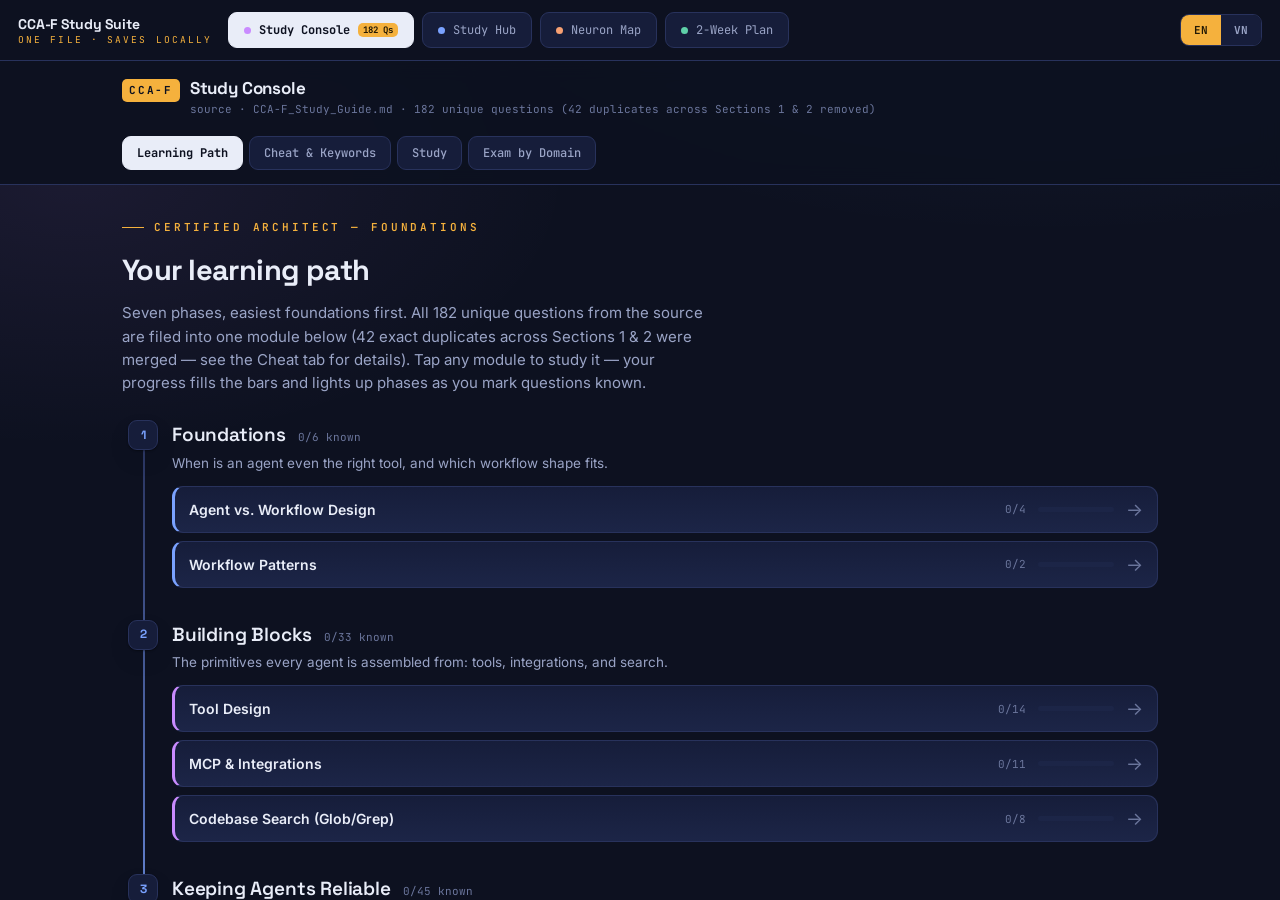
==== cca-f-study-suite-vn.html @ 3397cb3e "Initial commit: CCA-F Study Suite Single-file HTML study tool for the Claude Certified Architect — F" ====
<!DOCTYPE html>
<html lang="en">
<head>
<meta charset="UTF-8">
<meta name="viewport" content="width=device-width, initial-scale=1.0">
<title>CCA-F Study Suite</title>
<link rel="preconnect" href="https://fonts.googleapis.com">
<link rel="preconnect" href="https://fonts.gstatic.com" crossorigin>
<link href="https://fonts.googleapis.com/css2?family=Space+Grotesk:wght@500;600;700&family=Inter:wght@400;450;500;600&family=JetBrains+Mono:wght@400;500;600;700&display=swap" rel="stylesheet">
<link href="https://fonts.googleapis.com/css2?family=Space+Grotesk:wght@500;600;700&family=Inter:wght@400;500;600&family=JetBrains+Mono:wght@400;500;700&display=swap" rel="stylesheet">
<link href="https://fonts.googleapis.com/css2?family=Space+Grotesk:wght@400;500;600;700&family=Inter:wght@400;500;600&family=JetBrains+Mono:wght@400;500;700&display=swap" rel="stylesheet">
<style>
  html,body{margin:0;padding:0}
  body{background:#0d1120;font-family:'JetBrains Mono',monospace;
    -webkit-overflow-scrolling:touch}
  #shell-nav{position:sticky;top:0;z-index:50;display:flex;gap:8px;padding:12px 18px;
    background:#0d1120;border-bottom:1px solid #28325c;align-items:center;flex-wrap:wrap}
  #shell-nav .brand{font-family:'Space Grotesk','JetBrains Mono',sans-serif;font-weight:700;
    color:#e9edf8;font-size:14px;margin-right:8px;letter-spacing:-.01em}
  #shell-nav .brand small{color:#f5b13d;font-family:'JetBrains Mono',monospace;font-size:9.5px;
    letter-spacing:.22em;display:block;font-weight:400}
  .shell-tab{cursor:pointer;font-family:'JetBrains Mono',monospace;font-size:12px;color:#9aa4c6;
    background:#161d3a;border:1px solid #28325c;padding:9px 15px;border-radius:9px;
    display:flex;align-items:center;gap:8px;transition:.15s;user-select:none}
  .shell-tab:hover{color:#e9edf8;border-color:#6b769c}
  .shell-tab .dot{width:7px;height:7px;border-radius:50%}
  .shell-tab.on{color:#0d1120;background:#e9edf8;border-color:#e9edf8;font-weight:700}
  .shell-tab .badge{font-size:9px;background:#f5b13d;color:#241a05;padding:1px 5px;border-radius:5px;font-weight:700}
  .shell-pane{display:none}
  .shell-pane.on{display:block}
  #tool-console,#tool-hub,#tool-map,#tool-plan{height:auto!important;min-height:0!important;
    overflow:visible!important;max-height:none!important}

  #lang-toggle{margin-left:auto;display:flex;border:1px solid #28325c;border-radius:9px;overflow:hidden}
  #lang-toggle button{cursor:pointer;font-family:'JetBrains Mono',monospace;font-size:11px;font-weight:700;padding:8px 13px;background:#161d3a;color:#9aa4c6;border:none}
  #lang-toggle button.on{background:#f5b13d;color:#241a05}
#tool-console{
  
  --paper:#0d1120;        
  --ink:#e9edf8;           
  --ink2:#9aa4c6;          
  --ink3:#6b769c;          
  --line:#28325c;          
  --panel:#161d3a;         
  --panel2:#1c2547;        
  --indigo:#7aa2ff;        
  --indigo-soft:#182456;   
  --teal:#4fd6be;          
  --teal-soft:#12332c;
  --amber:#f5b13d;         
  --amber-soft:#3a2c12;
  --rose:#e56b9e;          
  --rose-soft:#3a1f30;
  --shadow:0 1px 2px rgba(0,0,0,.4),0 10px 28px -12px rgba(0,0,0,.6);
  --mono:'JetBrains Mono',ui-monospace,SFMono-Regular,Menlo,monospace;
  --disp:'Space Grotesk',system-ui,sans-serif;
  --body:'Inter',system-ui,-apple-system,sans-serif;
  
  --d1:#7aa2ff; --d2:#c98bff; --d3:#5fd0a8; --d4:#f7a072; --d5:#e56b9e;
}
#tool-console *{box-sizing:border-box}
#tool-console, #tool-console{margin:0}
#tool-console{
  background:
    radial-gradient(1200px 600px at 82% -10%, rgba(122,162,255,.10), transparent 60%),
    radial-gradient(900px 500px at 6% 6%, rgba(201,139,255,.08), transparent 55%),
    var(--paper);
  color:var(--ink);font-family:var(--body);font-size:15px;line-height:1.55;-webkit-font-smoothing:antialiased
}
#tool-console button{font-family:inherit;cursor:pointer;border:none;background:none;color:inherit}
#tool-console ::selection{background:var(--amber);color:#241a05}
#tool-console .top{position:static;background:rgba(13,17,32,.95);backdrop-filter:blur(10px);border-bottom:1px solid var(--line)}
#tool-console .top-in{max-width:1080px;margin:0 auto;padding:14px 22px;display:flex;align-items:center;gap:18px;flex-wrap:wrap}
#tool-console .brand{display:flex;align-items:baseline;gap:10px;margin-right:auto}
#tool-console .brand .mk{font-family:var(--mono);font-size:11px;letter-spacing:.16em;color:var(--paper);background:var(--amber);padding:3px 7px;border-radius:5px;font-weight:700}
#tool-console .brand h1{font-family:var(--disp);font-size:17px;font-weight:700;margin:0;letter-spacing:-.01em;color:var(--ink)}
#tool-console .brand .src{font-family:var(--mono);font-size:11px;color:var(--ink3)}
#tool-console .tabs{display:flex;gap:6px;flex-wrap:wrap}
#tool-console .tab{font-family:var(--mono);font-size:12px;font-weight:500;color:var(--ink2);background:var(--panel);border:1px solid var(--line);padding:8px 14px;border-radius:9px;transition:.15s;white-space:nowrap}
#tool-console .tab:hover{color:var(--ink);border-color:var(--ink3)}
#tool-console .tab.on{background:var(--ink);color:var(--paper);border-color:var(--ink);font-weight:700}
#tool-console .wrap{max-width:1080px;margin:0 auto;padding:34px 22px 90px}
#tool-console .view{display:none;animation:fade .3s ease}
#tool-console .view.on{display:block}

@keyframes fade{from{opacity:0;transform:translateY(6px)}to{opacity:1;transform:none}}
#tool-console .eyebrow{font-family:var(--mono);font-size:11px;letter-spacing:.26em;text-transform:uppercase;color:var(--amber);font-weight:600;display:flex;align-items:center;gap:10px}
#tool-console .eyebrow::before{content:"";width:22px;height:1px;background:var(--amber);flex:none}
#tool-console h2.vt{font-family:var(--disp);font-size:29px;font-weight:700;letter-spacing:-.02em;margin:12px 0 8px;color:var(--ink)}
#tool-console .lede{color:var(--ink2);max-width:66ch;margin:0 0 26px}
#tool-console .spine{position:relative;margin-left:6px;padding-left:44px}
#tool-console .spine::before{content:"";position:absolute;left:15px;top:12px;bottom:12px;width:2px;background:linear-gradient(var(--line),var(--indigo),var(--line))}
#tool-console .phase{position:relative;margin-bottom:32px}
#tool-console .node{position:absolute;left:-44px;top:0;width:30px;height:30px;border-radius:9px;background:var(--panel);border:1px solid var(--line);display:grid;place-items:center;font-family:var(--disp);font-size:12px;font-weight:700;color:var(--indigo);z-index:2;box-shadow:var(--shadow)}
#tool-console .phase.done .node{background:var(--teal);color:var(--paper);border-color:var(--teal)}
#tool-console .ph-head{display:flex;align-items:baseline;gap:12px;flex-wrap:wrap}
#tool-console .ph-head h3{font-family:var(--disp);font-size:19px;font-weight:600;margin:0;letter-spacing:-.01em;color:var(--ink)}
#tool-console .ph-prog{font-family:var(--mono);font-size:11px;color:var(--ink3)}
#tool-console .ph-desc{color:var(--ink2);font-size:13.5px;margin:3px 0 12px;max-width:64ch}
#tool-console .mods{display:grid;gap:8px}
#tool-console .mod{display:flex;align-items:center;gap:12px;background:linear-gradient(180deg,var(--panel),var(--panel2));border:1px solid var(--line);border-left:3px solid var(--indigo);border-radius:11px;padding:12px 14px;text-align:left;width:100%;transition:.15s}
#tool-console .phase:nth-of-type(5n+1) .mod{border-left-color:var(--d1)}
#tool-console .phase:nth-of-type(5n+2) .mod{border-left-color:var(--d2)}
#tool-console .phase:nth-of-type(5n+3) .mod{border-left-color:var(--d3)}
#tool-console .phase:nth-of-type(5n+4) .mod{border-left-color:var(--d4)}
#tool-console .phase:nth-of-type(5n+5) .mod{border-left-color:var(--d5)}
#tool-console .mod:hover{border-color:var(--ink3);box-shadow:var(--shadow);transform:translateX(2px)}
#tool-console .mod .nm{font-weight:600;font-size:14px;flex:1;color:var(--ink)}
#tool-console .mod .ct{font-family:var(--mono);font-size:11px;color:var(--ink3)}
#tool-console .bar{height:5px;border-radius:3px;background:var(--panel2);overflow:hidden;width:76px;flex:none}
#tool-console .bar>i{display:block;height:100%;background:var(--teal);width:0;transition:width .4s}
#tool-console .mod .go{font-size:18px;color:var(--ink3);transition:.15s}
#tool-console .mod:hover .go{color:var(--amber);transform:translateX(2px)}
#tool-console .core{display:grid;grid-template-columns:repeat(auto-fill,minmax(280px,1fr));gap:12px;margin-bottom:34px}
#tool-console .core .c{background:linear-gradient(180deg,var(--panel),var(--panel2));border:1px solid var(--line);border-left:3px solid var(--indigo);border-radius:13px;padding:16px 17px}
#tool-console .core .c:nth-of-type(6n+1){border-left-color:var(--d1)}
#tool-console .core .c:nth-of-type(6n+2){border-left-color:var(--d2)}
#tool-console .core .c:nth-of-type(6n+3){border-left-color:var(--d3)}
#tool-console .core .c:nth-of-type(6n+4){border-left-color:var(--d4)}
#tool-console .core .c:nth-of-type(6n+5){border-left-color:var(--d5)}
#tool-console .core .c:nth-of-type(6n+6){border-left-color:var(--amber)}
#tool-console .core .c b{font-family:var(--disp);font-size:15px;display:block;margin-bottom:5px;color:var(--ink)}
#tool-console .core .c p{margin:0;font-size:13px;color:var(--ink2);line-height:1.5}
#tool-console .rgroup{margin-bottom:30px;background:linear-gradient(180deg,var(--panel),var(--panel2));border:1px solid var(--line);border-radius:14px;padding:18px 20px}
#tool-console .rgroup:nth-of-type(6n+1){border-left:3px solid var(--d1)}
#tool-console .rgroup:nth-of-type(6n+2){border-left:3px solid var(--d2)}
#tool-console .rgroup:nth-of-type(6n+3){border-left:3px solid var(--d3)}
#tool-console .rgroup:nth-of-type(6n+4){border-left:3px solid var(--d4)}
#tool-console .rgroup:nth-of-type(6n+5){border-left:3px solid var(--d5)}
#tool-console .rgroup:nth-of-type(6n+6){border-left:3px solid var(--amber)}
#tool-console .rgroup>h4{font-family:var(--mono);font-size:11px;letter-spacing:.14em;text-transform:uppercase;color:var(--ink3);border-bottom:none;padding-bottom:0;margin:0 0 12px;font-weight:600;display:flex;align-items:center;gap:8px}
#tool-console .rgroup>h4::before{content:"";width:6px;height:6px;border-radius:2px;background:var(--amber)}
#tool-console .rule{display:grid;grid-template-columns:1fr auto 1.05fr;gap:12px;align-items:center;border:none;border-radius:0;overflow:visible;margin-bottom:0;background:transparent;padding:11px 0;border-bottom:1px dashed var(--line)}
#tool-console .rule:last-child{border-bottom:none}
#tool-console .rule>div{padding:0}
#tool-console .rif{background:transparent}
#tool-console .rif .k{font-family:var(--mono);font-size:9.5px;letter-spacing:.12em;color:var(--ink3);display:block;margin-bottom:3px}
#tool-console .rif .t{font-size:13px;color:var(--ink2);line-height:1.45}
#tool-console .rarrow{display:grid;place-items:center;background:transparent;color:var(--amber);font-family:var(--mono);font-weight:700;font-size:15px;padding:0 !important}
#tool-console .rthen{background:transparent}
#tool-console .rthen .k{font-family:var(--mono);font-size:9.5px;letter-spacing:.12em;color:var(--teal);display:block;margin-bottom:3px;font-weight:600}
#tool-console .rthen .t{font-size:13px;color:var(--ink);line-height:1.45;font-weight:600}
#tool-console .rtrap{margin-top:7px;font-size:12px;color:var(--rose);display:flex;gap:6px;align-items:baseline}
#tool-console .rtrap b{font-family:var(--mono);font-size:10px;letter-spacing:.1em;flex:none}
#tool-console .study-grid{display:grid;grid-template-columns:230px 1fr;gap:24px;align-items:start}
#tool-console .rail{position:static;max-height:none;display:flex;flex-direction:column}
#tool-console .rail h5{font-family:var(--mono);font-size:11px;letter-spacing:.12em;text-transform:uppercase;color:var(--ink3);margin:0 0 8px;flex-shrink:0}
#tool-console .rail-group{font-family:var(--mono);font-size:9.5px;letter-spacing:.14em;text-transform:uppercase;color:var(--gold,#f5b13d);margin:14px 0 6px;padding-left:2px;opacity:.85}
#tool-console .rail-group:first-of-type{margin-top:0}
#tool-console .rail-scroll{overflow-y:auto;min-height:0;flex:1}
#tool-console .rail button{display:flex;justify-content:space-between;gap:8px;width:100%;text-align:left;padding:8px 11px;border-radius:8px;font-size:13px;color:var(--ink2);transition:.12s;margin-bottom:2px;border:1px solid transparent}
#tool-console .rail button:hover{background:var(--panel);border-color:var(--line)}
#tool-console .rail button.on{background:var(--ink);color:var(--paper);font-weight:700;border-color:var(--ink)}
#tool-console .rail button .n{font-family:var(--mono);font-size:11px;opacity:.7}
#tool-console .qhead{display:flex;align-items:center;gap:10px;flex-wrap:wrap;margin-bottom:16px}
#tool-console .qhead .modname{font-family:var(--disp);font-size:20px;font-weight:700;margin-right:auto;color:var(--ink)}
#tool-console .pill{font-family:var(--mono);font-size:11px;padding:4px 9px;border-radius:20px;background:var(--panel);border:1px solid var(--line);color:var(--ink2);font-weight:500}
#tool-console .card{background:linear-gradient(180deg,var(--panel),var(--panel2));border:1px solid var(--line);border-left:3px solid var(--indigo);border-radius:14px;padding:20px 22px;margin-bottom:14px;box-shadow:var(--shadow)}
#tool-console .card .qn{font-family:var(--mono);font-size:11px;color:var(--amber);font-weight:600;letter-spacing:.08em}
#tool-console .card .qtext{font-size:15px;margin:6px 0 14px;line-height:1.55;color:var(--ink)}
#tool-console .opt{display:flex;gap:11px;padding:11px 13px;border:1px solid var(--line);background:var(--panel);border-radius:10px;margin-bottom:7px;font-size:13.5px;line-height:1.45;transition:.12s;text-align:left;width:100%;align-items:flex-start;color:var(--ink2)}
#tool-console .opt:hover{border-color:var(--ink3)}
#tool-console .opt .lt{font-family:var(--mono);font-weight:700;font-size:12px;width:20px;height:20px;border-radius:6px;background:var(--panel2);color:var(--ink2);display:grid;place-items:center;flex:none;margin-top:1px}
#tool-console .opt.correct{border-color:var(--teal);background:var(--teal-soft);color:var(--ink)}
#tool-console .opt.correct .lt{background:var(--teal);color:var(--paper)}
#tool-console .opt.wrong{border-color:var(--rose);background:var(--rose-soft);color:var(--ink)}
#tool-console .opt.wrong .lt{background:var(--rose);color:var(--paper)}
#tool-console .why{background:var(--panel2);border-left:3px solid var(--amber);border-radius:0 9px 9px 0;padding:12px 15px;font-size:13px;color:var(--ink2);margin-top:12px;line-height:1.55}
#tool-console .why b{color:var(--amber);font-family:var(--mono);font-size:10px;letter-spacing:.12em;text-transform:uppercase}
#tool-console .qactions{display:flex;gap:8px;margin-top:14px;flex-wrap:wrap}
#tool-console .mini{font-size:12px;font-weight:600;padding:7px 13px;border-radius:8px;border:1px solid var(--line);color:var(--ink2);transition:.12s;background:var(--panel)}
#tool-console .mini:hover{border-color:var(--ink3);color:var(--ink)}
#tool-console .mini.act.known{background:var(--teal);color:var(--paper);border-color:var(--teal)}
#tool-console .mini.act.review{background:var(--amber);color:var(--paper);border-color:var(--amber)}
#tool-console .mini.reveal{background:var(--ink);color:var(--paper);border-color:var(--ink)}
#tool-console .quiz-wrap{max-width:640px;margin:0 auto}
#tool-console .qbar{height:6px;border-radius:4px;background:var(--panel2);overflow:hidden;margin-bottom:6px}
#tool-console .qbar>i{display:block;height:100%;background:linear-gradient(90deg,var(--indigo),var(--teal));width:0;transition:width .3s}
#tool-console .qmeta{display:flex;justify-content:space-between;font-family:var(--mono);font-size:11px;color:var(--ink3);margin-bottom:18px}
#tool-console .quiz-opt{cursor:pointer}
#tool-console .score{text-align:center;padding:40px 20px}
#tool-console .score .big{font-family:var(--disp);font-size:56px;font-weight:700;letter-spacing:-.03em;line-height:1}
#tool-console .score .lab{color:var(--ink2);margin:8px 0 22px}
#tool-console .setup{background:linear-gradient(180deg,var(--panel),var(--panel2));border:1px solid var(--line);border-radius:14px;padding:22px;box-shadow:var(--shadow);max-width:520px;margin:10px auto}
#tool-console .setup h3{font-family:var(--disp);margin:0 0 4px;font-size:20px;color:var(--ink)}
#tool-console .chips{display:flex;flex-wrap:wrap;gap:7px;margin:14px 0}
#tool-console .chip{font-family:var(--mono);font-size:11.5px;padding:7px 12px;border-radius:20px;border:1px solid var(--line);background:var(--panel);color:var(--ink2);transition:.12s}
#tool-console .chip:hover{color:var(--ink)}
#tool-console .chip.on{background:var(--ink);color:var(--paper);border-color:var(--ink);font-weight:700}
#tool-console .btn{background:var(--amber);color:var(--paper);font-weight:700;font-size:14px;padding:11px 20px;border-radius:10px;transition:.15s;box-shadow:var(--shadow)}
#tool-console .btn:hover{filter:brightness(1.08)}
#tool-console .btn.ghost{background:transparent;color:var(--ink);border:1px solid var(--line);box-shadow:none}
#tool-console .btn.ghost:hover{border-color:var(--ink3)}
#tool-console .row{display:flex;gap:10px;flex-wrap:wrap;align-items:center}
#tool-console .foot{text-align:center;font-family:var(--mono);font-size:11px;color:var(--ink3);margin-top:40px}
@media(max-width:720px){#tool-console .study-grid{grid-template-columns:1fr}
#tool-console .rail{position:static;display:flex;gap:6px;overflow-x:auto;padding-bottom:8px}
#tool-console .rail h5{display:none}
#tool-console .rail button{white-space:nowrap;margin-bottom:0}
#tool-console .rule{grid-template-columns:1fr;gap:4px}
#tool-console .rarrow{display:none}
#tool-console .rif .t::after{content:""}
#tool-console h2.vt{font-size:24px}}
#tool-plan{
    --ink:#0d1120; --ink-2:#111730; --surface:#161d3a; --surface-2:#1c2547; --line:#28325c;
    --text:#e9edf8; --muted:#9aa4c6; --dim:#6b769c; --signal:#f5b13d; --done:#4fd6be;
    --d1:#7aa2ff; --d2:#f7a072; --d3:#5fd0a8; --d4:#c98bff; --d5:#e56b9e;
  }
#tool-plan *{box-sizing:border-box;margin:0;padding:0}
#tool-plan{
    background:radial-gradient(1100px 560px at 78% -8%, rgba(122,162,255,.10), transparent 60%),var(--ink);
    color:var(--text);font-family:'Inter',system-ui,sans-serif;line-height:1.5;
    -webkit-font-smoothing:antialiased;padding:34px 16px 60px
  }
#tool-plan .wrap{max-width:940px;margin:0 auto}
#tool-plan .eyebrow{font-family:'JetBrains Mono',monospace;font-size:11px;letter-spacing:.26em;
    text-transform:uppercase;color:var(--signal)}
#tool-plan h1{font-family:'Space Grotesk',sans-serif;font-weight:700;font-size:clamp(1.7rem,5vw,2.6rem);
    letter-spacing:-.02em;margin:8px 0 8px}
#tool-plan .sub{color:var(--muted);max-width:64ch;font-size:.97rem}
#tool-plan .prog{margin:22px 0 30px;background:var(--surface);border:1px solid var(--line);
    border-radius:14px;padding:16px 18px;display:flex;align-items:center;gap:16px;flex-wrap:wrap}
#tool-plan .prog .bar{flex:1;min-width:180px;height:9px;background:var(--ink-2);border-radius:6px;overflow:hidden}
#tool-plan .prog .bar i{display:block;height:100%;width:0;border-radius:6px;
    background:linear-gradient(90deg,var(--d1),var(--done));transition:width .4s ease}
#tool-plan .prog .pct{font-family:'JetBrains Mono',monospace;font-size:13px;color:var(--done);font-weight:700}
#tool-plan .prog .lbl{font-family:'JetBrains Mono',monospace;font-size:12px;color:var(--muted)}
#tool-plan .reset{margin-left:auto;font-family:'JetBrains Mono',monospace;font-size:11px;cursor:pointer;
    background:transparent;border:1px solid var(--line);color:var(--dim);padding:6px 11px;border-radius:8px}
#tool-plan .reset:hover{color:var(--text);border-color:var(--muted)}
#tool-plan .weekhead{display:flex;align-items:baseline;gap:14px;margin:34px 0 4px}
#tool-plan .weekhead h2{font-family:'Space Grotesk',sans-serif;font-size:1.4rem;font-weight:600}
#tool-plan .weekhead .tag{font-family:'JetBrains Mono',monospace;font-size:11px;color:var(--signal);
    border:1px solid var(--signal);padding:3px 9px;border-radius:20px}
#tool-plan .weekhead .goal{color:var(--muted);font-size:.9rem;margin-left:auto}
#tool-plan .day{background:linear-gradient(180deg,var(--surface),var(--ink-2));border:1px solid var(--line);
    border-radius:14px;padding:18px 20px;margin-top:14px;border-left:3px solid var(--accent);position:relative}
#tool-plan .day.milestone{border-left-color:var(--signal);background:linear-gradient(180deg,rgba(245,177,61,.09),var(--ink-2))}
#tool-plan .day-top{display:flex;align-items:center;gap:12px;flex-wrap:wrap;margin-bottom:4px}
#tool-plan .daynum{font-family:'Space Grotesk',sans-serif;font-weight:700;font-size:1.05rem;
    width:34px;height:34px;border-radius:9px;display:grid;place-items:center;
    background:var(--ink);border:1px solid var(--line);color:var(--accent);flex-shrink:0}
#tool-plan .day.milestone .daynum{color:var(--signal)}
#tool-plan .dtag{font-family:'JetBrains Mono',monospace;font-size:10.5px;color:var(--accent);
    border:1px solid var(--accent);border-radius:5px;padding:2px 7px}
#tool-plan .day h3{font-family:'Space Grotesk',sans-serif;font-size:1.12rem;font-weight:600}
#tool-plan .time{margin-left:auto;font-family:'JetBrains Mono',monospace;font-size:11px;color:var(--muted)}
#tool-plan .tasks{list-style:none;margin-top:12px;display:grid;gap:9px}
#tool-plan .tasks li{display:flex;gap:11px;align-items:flex-start;font-size:.93rem;color:var(--muted);cursor:pointer}
#tool-plan .tasks li .box{width:19px;height:19px;border-radius:6px;border:1.6px solid var(--line);flex-shrink:0;
    margin-top:1px;display:grid;place-items:center;transition:.15s;background:var(--ink)}
#tool-plan .tasks li .box svg{width:13px;height:13px;opacity:0;transition:.15s;stroke:var(--ink)}
#tool-plan .tasks li.on .box{background:var(--done);border-color:var(--done)}
#tool-plan .tasks li.on .box svg{opacity:1}
#tool-plan .tasks li.on .txt{color:var(--dim);text-decoration:line-through;text-decoration-color:var(--line)}
#tool-plan .txt b{color:var(--text);font-weight:600}
#tool-plan .asset{font-family:'JetBrains Mono',monospace;font-size:10px;color:var(--signal);
    background:rgba(245,177,61,.1);padding:1px 6px;border-radius:5px;margin-left:6px;white-space:nowrap}
#tool-plan .note{font-family:'JetBrains Mono',monospace;font-size:11px;color:var(--dim);
    margin-top:26px;border-top:1px solid var(--line);padding-top:16px}
#tool-plan .storage-status{font-family:'JetBrains Mono',monospace;font-size:11px;margin:-20px 0 26px;
    padding:9px 14px;border-radius:9px;display:none}
#tool-plan .storage-status.ok{display:block;color:var(--done);background:rgba(79,214,190,.08);border:1px solid rgba(79,214,190,.25)}
#tool-plan .storage-status.fail{display:block;color:var(--signal);background:rgba(245,177,61,.08);border:1px solid rgba(245,177,61,.3)}
#tool-plan .fallback-bar{display:none;align-items:center;justify-content:space-between;gap:12px;flex-wrap:wrap;
    background:var(--surface);border:1px solid var(--line);border-radius:12px;
    padding:11px 15px;margin:-16px 0 28px;font-family:'JetBrains Mono',monospace;font-size:11.5px;color:var(--muted)}
#tool-plan .fallback-bar.show{display:flex}
#tool-plan .fallback-actions{display:flex;gap:8px;flex-shrink:0}
#tool-plan .fb-btn{font-family:'JetBrains Mono',monospace;font-size:11px;cursor:pointer;
    background:var(--ink);border:1px solid var(--line);color:var(--text);padding:7px 12px;border-radius:8px}
#tool-plan .fb-btn:hover{border-color:var(--done);color:var(--done)}
@media(max-width:560px){#tool-plan .time{margin-left:0;width:100%}}
#tool-hub{
    --ink:#0d1120;         
    --ink-2:#111730;
    --surface:#161d3a;
    --surface-2:#1c2547;
    --line:#28325c;
    --text:#e9edf8;
    --muted:#9aa4c6;
    --dim:#6b769c;
    --signal:#f5b13d;      
    --lock:#4fd6be;        
    --d1:#7aa2ff;          
    --d2:#c98bff;
    --d3:#5fd0a8;
    --d4:#f7a072;
    --d5:#e56b9e;
    --radius:14px;
  }
#tool-hub *{box-sizing:border-box;margin:0;padding:0}
#tool-hub{scroll-behavior:smooth}
#tool-hub{
    background:
      radial-gradient(1200px 600px at 82% -8%, rgba(122,162,255,.12), transparent 60%),
      radial-gradient(900px 500px at 8% 4%, rgba(201,139,255,.10), transparent 55%),
      var(--ink);
    color:var(--text);
    font-family:'Inter',system-ui,sans-serif;
    line-height:1.55;
    -webkit-font-smoothing:antialiased;
  }
#tool-hub .wrap{max-width:1080px;margin:0 auto;padding:0 22px}
#tool-hub a{color:inherit}
#tool-hub ::selection{background:var(--signal);color:#241a05}
#tool-hub header{padding:64px 0 30px;border-bottom:1px solid var(--line)}
#tool-hub .eyebrow{
    font-family:'JetBrains Mono',monospace;font-size:12px;letter-spacing:.28em;
    text-transform:uppercase;color:var(--signal);display:flex;align-items:center;gap:10px
  }
#tool-hub .eyebrow::before{content:"";width:26px;height:1px;background:var(--signal)}
#tool-hub h1{
    font-family:'Space Grotesk',sans-serif;font-weight:700;
    font-size:clamp(2.1rem,6vw,3.6rem);line-height:1.02;letter-spacing:-.02em;
    margin:16px 0 12px
  }
#tool-hub h1 .thin{color:var(--muted);font-weight:400}
#tool-hub .lede{color:var(--muted);max-width:60ch;font-size:1.02rem}
#tool-hub .facts{display:flex;flex-wrap:wrap;gap:10px;margin-top:26px}
#tool-hub .fact{
    font-family:'JetBrains Mono',monospace;font-size:12.5px;
    background:var(--surface);border:1px solid var(--line);
    padding:9px 13px;border-radius:9px;color:var(--muted)
  }
#tool-hub .fact b{color:var(--text);font-weight:700}
#tool-hub nav.jump{
    position:static;background:rgba(13,17,32,.82);
    backdrop-filter:blur(10px);border-bottom:1px solid var(--line);
    padding:11px 0;margin-bottom:8px
  }
#tool-hub .jump-inner{display:flex;gap:8px;flex-wrap:wrap;align-items:center}
#tool-hub .jump a{
    font-family:'JetBrains Mono',monospace;font-size:12px;text-decoration:none;
    color:var(--muted);padding:6px 11px;border-radius:20px;border:1px solid transparent;
    transition:.15s
  }
#tool-hub .jump a:hover{color:var(--text);border-color:var(--line);background:var(--surface)}
#tool-hub section{padding:52px 0;border-bottom:1px solid var(--line)}
#tool-hub .sec-head{display:flex;align-items:baseline;gap:14px;margin-bottom:8px}
#tool-hub .sec-num{font-family:'JetBrains Mono',monospace;color:var(--dim);font-size:13px}
#tool-hub h2{font-family:'Space Grotesk',sans-serif;font-size:clamp(1.5rem,3.5vw,2.1rem);
    font-weight:600;letter-spacing:-.01em}
#tool-hub .sec-sub{color:var(--muted);max-width:66ch;margin:10px 0 30px}
#tool-hub .path{position:relative;padding-left:6px}
#tool-hub .stage{
    position:relative;display:grid;grid-template-columns:64px 1fr;gap:20px;
    padding:20px 0
  }
#tool-hub .stage:not(:last-child)::after{
    content:"";position:absolute;left:31px;top:64px;bottom:-20px;width:2px;
    background:linear-gradient(var(--line),transparent)
  }
#tool-hub .badge{
    width:62px;height:62px;border-radius:16px;display:grid;place-items:center;
    font-family:'Space Grotesk',sans-serif;font-weight:700;font-size:1.4rem;
    background:var(--surface);border:1px solid var(--line);position:relative
  }
#tool-hub .badge small{position:absolute;bottom:-9px;font-family:'JetBrains Mono',monospace;
    font-size:9.5px;background:var(--ink);padding:1px 6px;border-radius:6px;
    border:1px solid var(--line);color:var(--muted)}
#tool-hub .stage-body h3{font-family:'Space Grotesk',sans-serif;font-size:1.18rem;font-weight:600;margin-bottom:3px}
#tool-hub .weightbar{height:6px;border-radius:4px;background:var(--surface-2);
    margin:10px 0 12px;overflow:hidden;max-width:340px}
#tool-hub .weightbar i{display:block;height:100%;border-radius:4px}
#tool-hub .stage-body p{color:var(--muted);font-size:.95rem}
#tool-hub .chips{display:flex;flex-wrap:wrap;gap:7px;margin-top:11px}
#tool-hub .chip{font-family:'JetBrains Mono',monospace;font-size:11px;color:var(--muted);
    background:var(--ink-2);border:1px solid var(--line);padding:4px 9px;border-radius:7px}
#tool-hub .filterbar{display:flex;gap:7px;flex-wrap:wrap;margin-bottom:26px}
#tool-hub .fbtn{font-family:'JetBrains Mono',monospace;font-size:11.5px;cursor:pointer;
    background:var(--surface);border:1px solid var(--line);color:var(--muted);
    padding:7px 13px;border-radius:20px;transition:.15s}
#tool-hub .fbtn:hover{color:var(--text)}
#tool-hub .fbtn.on{background:var(--text);color:var(--ink);border-color:var(--text);font-weight:700}
#tool-hub .card{
    background:linear-gradient(180deg,var(--surface),var(--ink-2));
    border:1px solid var(--line);border-radius:var(--radius);
    padding:24px;margin-bottom:16px;border-left:3px solid var(--accent)
  }
#tool-hub .card-top{display:flex;align-items:center;gap:12px;flex-wrap:wrap;margin-bottom:4px}
#tool-hub .dtag{font-family:'JetBrains Mono',monospace;font-size:11px;color:var(--accent);
    border:1px solid var(--accent);border-radius:6px;padding:2px 8px;opacity:.9}
#tool-hub .card h3{font-family:'Space Grotesk',sans-serif;font-size:1.28rem;font-weight:600}
#tool-hub .card-w{margin-left:auto;font-family:'JetBrains Mono',monospace;font-size:12px;color:var(--muted)}
#tool-hub .block-label{font-family:'JetBrains Mono',monospace;font-size:11px;letter-spacing:.14em;
    text-transform:uppercase;color:var(--dim);margin:22px 0 11px;display:flex;align-items:center;gap:8px}
#tool-hub .block-label::before{content:"";width:6px;height:6px;border-radius:2px;background:var(--accent)}
#tool-hub .rule{display:grid;grid-template-columns:1fr auto 1.05fr;gap:12px;align-items:center;
    padding:11px 0;border-bottom:1px dashed var(--line)}
#tool-hub .rule:last-child{border-bottom:none}
#tool-hub .rule .see{color:var(--muted);font-size:.92rem}
#tool-hub .rule .arrow{font-family:'JetBrains Mono',monospace;color:var(--signal);font-weight:700;font-size:1.05rem}
#tool-hub .rule .ans{color:var(--text);font-weight:600;font-size:.94rem}
#tool-hub .rule .ans b{color:var(--lock)}
#tool-hub .traps{list-style:none;display:grid;gap:8px}
#tool-hub .traps li{position:relative;padding-left:24px;color:var(--muted);font-size:.92rem}
#tool-hub .traps li::before{content:"✕";position:absolute;left:0;top:0;color:var(--signal);
    font-family:'JetBrains Mono',monospace;font-weight:700}
#tool-hub .traps li b{color:var(--text);font-weight:600}
#tool-hub .keywords{display:flex;flex-wrap:wrap;gap:8px}
#tool-hub .kw{font-family:'JetBrains Mono',monospace;font-size:11.5px;background:var(--ink);
    border:1px solid var(--accent);color:var(--text);padding:5px 10px;border-radius:8px;opacity:.92}
#tool-hub .kw span{color:var(--accent)}
#tool-hub .decoder-tools{display:flex;gap:10px;flex-wrap:wrap;margin-bottom:22px;align-items:center}
#tool-hub #search{flex:1;min-width:240px;font-family:'JetBrains Mono',monospace;font-size:13px;
    background:var(--surface);border:1px solid var(--line);color:var(--text);
    padding:12px 15px;border-radius:10px;outline:none}
#tool-hub #search:focus{border-color:var(--lock)}
#tool-hub #search::placeholder{color:var(--dim)}
#tool-hub .count{font-family:'JetBrains Mono',monospace;font-size:12px;color:var(--dim)}
#tool-hub table.decode{width:100%;border-collapse:collapse;font-size:.92rem}
#tool-hub table.decode th{text-align:left;font-family:'JetBrains Mono',monospace;font-size:10.5px;
    letter-spacing:.14em;text-transform:uppercase;color:var(--dim);
    padding:0 12px 12px;border-bottom:1px solid var(--line)}
#tool-hub table.decode td{padding:13px 12px;border-bottom:1px solid var(--line);vertical-align:top}
#tool-hub table.decode tr:hover td{background:rgba(122,162,255,.05)}
#tool-hub table.decode .t-see{color:var(--muted);width:47%}
#tool-hub table.decode .t-ans{color:var(--text);font-weight:600}
#tool-hub table.decode .t-ans b{color:var(--lock)}
#tool-hub .dot{display:inline-block;width:7px;height:7px;border-radius:50%;margin-right:8px;vertical-align:middle}
#tool-hub .noresult{color:var(--dim);font-family:'JetBrains Mono',monospace;font-size:13px;padding:22px 0}
#tool-hub .plan{display:grid;gap:12px;grid-template-columns:repeat(auto-fit,minmax(220px,1fr))}
#tool-hub .plan-item{background:var(--surface);border:1px solid var(--line);border-radius:12px;padding:18px 20px}
#tool-hub .plan-item .n{font-family:'JetBrains Mono',monospace;color:var(--signal);font-size:12px}
#tool-hub .plan-item h4{font-family:'Space Grotesk',sans-serif;font-size:1.05rem;font-weight:600;margin:6px 0 6px}
#tool-hub .plan-item p{color:var(--muted);font-size:.9rem}
#tool-hub footer{padding:40px 0 70px;color:var(--dim);font-size:.85rem}
#tool-hub footer .src{font-family:'JetBrains Mono',monospace;font-size:11px;color:var(--dim);margin-top:8px}
#tool-hub .hidden{display:none !important}
@media(max-width:680px){#tool-hub .rule{grid-template-columns:1fr;gap:4px}
#tool-hub .rule .arrow{display:none}
#tool-hub .rule .ans::before{content:"→ ";color:var(--signal)}
#tool-hub .stage{grid-template-columns:52px 1fr;gap:14px}
#tool-hub .badge{width:50px;height:50px;font-size:1.15rem}
#tool-hub .stage:not(:last-child)::after{left:25px}
#tool-hub table.decode .t-see{width:auto}
#tool-hub header{padding:44px 0 24px}}
@media(prefers-reduced-motion:reduce){#tool-hub *{scroll-behavior:auto}}
#tool-map{
    --ink:#0d1120; --surface:#161d3a; --line:#28325c;
    --text:#e9edf8; --muted:#9aa4c6; --dim:#6b769c;
    --signal:#f5b13d;
    --d1:#7aa2ff; --d2:#f7a072; --d3:#5fd0a8; --d4:#c98bff; --d5:#e56b9e;
  }
#tool-map *{box-sizing:border-box;margin:0;padding:0}
#tool-map{
    background:
      radial-gradient(1100px 600px at 50% -10%, rgba(122,162,255,.10), transparent 60%),
      var(--ink);
    color:var(--text);font-family:'Inter',system-ui,sans-serif;
    -webkit-font-smoothing:antialiased;padding:22px 14px 40px
  }
#tool-map .wrap{max-width:1060px;margin:0 auto}
#tool-map .eyebrow{font-family:'JetBrains Mono',monospace;font-size:11px;letter-spacing:.26em;
    text-transform:uppercase;color:var(--signal)}
#tool-map h1{font-family:'Space Grotesk',sans-serif;font-weight:700;font-size:clamp(1.5rem,4.5vw,2.2rem);
    letter-spacing:-.02em;margin:8px 0 6px}
#tool-map .sub{color:var(--muted);font-size:.95rem;max-width:64ch}
#tool-map .hint{font-family:'JetBrains Mono',monospace;font-size:11.5px;color:var(--dim);
    margin-top:12px;display:flex;align-items:center;gap:8px}
#tool-map .hint b{color:var(--signal);font-weight:700}
#tool-map .legend{display:flex;flex-wrap:wrap;gap:8px;margin:16px 0 6px}
#tool-map .lg{font-family:'JetBrains Mono',monospace;font-size:11px;color:var(--muted);
    background:var(--surface);border:1px solid var(--line);padding:5px 10px;border-radius:20px;
    cursor:pointer;transition:.15s;display:flex;align-items:center;gap:7px;user-select:none}
#tool-map .lg:hover{color:var(--text)}
#tool-map .lg .sw{width:9px;height:9px;border-radius:50%}
#tool-map .lg.off{opacity:.38}
#tool-map .stage{margin-top:10px;border:1px solid var(--line);border-radius:16px;overflow:hidden;
    background:linear-gradient(180deg,rgba(22,29,58,.5),rgba(13,17,32,.5))}
#tool-map svg{display:block;width:100%;height:auto;touch-action:manipulation}
#tool-map .edge{stroke:var(--line);stroke-width:1.4;fill:none;opacity:.55;transition:.2s}
#tool-map .synapse{stroke-dasharray:4 5;stroke-width:1.4;opacity:.5;transition:.2s}
#tool-map .edge.dim, #tool-map .synapse.dim{opacity:.07}
#tool-map .edge.lit{opacity:.95;stroke-width:2.4}
#tool-map .synapse.lit{opacity:.95;stroke-width:2.2}
#tool-map .node{cursor:pointer}
#tool-map .node circle, #tool-map .node rect{transition:.2s}
#tool-map .node text{font-family:'Inter',sans-serif;fill:var(--text);pointer-events:none;transition:.2s}
#tool-map .leaf rect{fill:var(--surface);stroke-width:1.4}
#tool-map .leaf text{font-size:12px;font-weight:500}
#tool-map .hub text{font-family:'Space Grotesk',sans-serif;font-weight:700}
#tool-map .core circle{fill:#0d1120;stroke:var(--text);stroke-width:2}
#tool-map .core text{font-family:'Space Grotesk',sans-serif;font-weight:700}
#tool-map .node.dim{opacity:.16}
#tool-map .node.lit .leaf-box, #tool-map .leaf.lit rect{filter:brightness(1.25)}
#tool-map .pulse{transform-box:fill-box;transform-origin:center}
@media(prefers-reduced-motion:no-preference){#tool-map .core circle{animation:breathe 4s ease-in-out infinite}

    @keyframes breathe{0%,100%{stroke-opacity:.55}50%{stroke-opacity:1}}}
#tool-map .foot{font-family:'JetBrains Mono',monospace;font-size:10.5px;color:var(--dim);margin-top:12px}


/* ================= DESKTOP: restore pinned header + frozen sidebar ================= */
/* Below this width, the plain single-scroll layout above stays in effect (mobile-safe). */
@media (min-width: 900px) {
  html, body { height: 100%; }
  body { display:flex; flex-direction:column; height:100vh; overflow:hidden; }
  #shell-nav { flex-shrink:0; }
  #shell-panes { flex:1; position:relative; min-height:0; }
  .shell-pane { position:absolute; inset:0; overflow:auto; }
  #tool-console .top { position:sticky; top:0; z-index:5; }
  #tool-console .rail { position:sticky; top:100px; max-height:calc(100vh - 175px); overflow-y:auto; }
  #tool-hub nav.jump { position:sticky; top:0; z-index:5; }
}
</style>
</head>
<body>

  <div id="shell-nav">
    <div class="brand">CCA-F Study Suite<small data-i18n-shell="brand_sub" data-en="ONE FILE · SAVES LOCALLY">ONE FILE · SAVES LOCALLY</small></div>
    <div class="shell-tab on" data-pane="console"><span class="dot" style="background:#c98bff"></span><span data-i18n-shell="tab_console" data-en="Study Console">Study Console</span><span class="badge">182 Qs</span></div>
    <div class="shell-tab" data-pane="hub"><span class="dot" style="background:#7aa2ff"></span><span data-i18n-shell="tab_hub" data-en="Study Hub">Study Hub</span></div>
    <div class="shell-tab" data-pane="map"><span class="dot" style="background:#f7a072"></span><span data-i18n-shell="tab_map" data-en="Neuron Map">Neuron Map</span></div>
    <div class="shell-tab" data-pane="plan"><span class="dot" style="background:#5fd0a8"></span><span data-i18n-shell="tab_plan" data-en="2-Week Plan">2-Week Plan</span></div>
    <div id="lang-toggle">
      <button data-lang="en" class="on" onclick="window.__setLang__('en')">EN</button>
      <button data-lang="vn" onclick="window.__setLang__('vn')">VN</button>
    </div>
  </div>
<div id="shell-panes">

  <div class="shell-pane on" id="pane-console"><div id="tool-console">
<header class="top">
  <div class="top-in">
    <div class="brand">
      <span class="mk">CCA-F</span>
      <div>
        <h1>Study Console</h1>
        <div class="src">source · CCA-F_Study_Guide.md · 182 unique questions (42 duplicates across Sections 1 &amp; 2 removed)</div>
      </div>
    </div>
    <nav class="tabs" id="tabs">
      <button class="tab on" data-v="path">Learning Path</button>
      <button class="tab" data-v="cheat">Cheat &amp; Keywords</button>
      <button class="tab" data-v="study">Study</button>
      <button class="tab" data-v="quiz">Exam by Domain</button>
    </nav>
  </div>
</header>

<main class="wrap">
  <!-- PATH -->
  <section class="view on" id="v-path">
    <div class="eyebrow">Certified Architect — Foundations</div>
    <h2 class="vt">Your learning path</h2>
    <p class="lede">Seven phases, easiest foundations first. All 182 unique questions from the source are filed into one module below (42 exact duplicates across Sections 1 &amp; 2 were merged — see the Cheat tab for details). Tap any module to study it — your progress fills the bars and lights up phases as you mark questions known.</p>
    <div class="spine" id="spine"></div>
  </section>

  <!-- CHEAT -->
  <section class="view" id="v-cheat">
    <div class="eyebrow">The shortcuts</div>
    <h2 class="vt">Cheat sheet, tricks &amp; keyword tells</h2>
    <p class="lede">The exam is a pattern-matching game. First the six principles that decide most questions — then a decision table: spot the <b>trigger</b> in the stem, apply the <b>pattern</b>, dodge the <b>trap</b> answer.</p>
    <div class="core" id="core"></div>
    <div class="rgroup" style="background:var(--amber-soft);border:1px solid #4a3a1c;border-left:3px solid var(--amber);margin-bottom:26px">
      <h4 style="color:var(--amber);margin-bottom:8px">Duplicates found in the source</h4>
      <p style="margin:0;font-size:13px;color:var(--ink2);line-height:1.55">
        Section 1 (Q1–77) and Section 2 (Q1–148) share <b style="color:var(--ink)">42 identical questions</b> — same stem and options,
        just relettered A/B/C/D. This console keeps one copy of each, using the Section&nbsp;1 version since it has
        the written explanation. One pair has genuinely conflicting correct answers in the source
        (narrative summary vs. structured data extraction for resuming a crashed session); it's flagged
        with a <b style="color:var(--rose)">⚠ answer conflict</b> badge when you study it, so you can judge it yourself.
      </p>
    </div>
    <div class="eyebrow" style="margin-bottom:14px;display:block">IF trigger → THEN pattern</div>
    <div id="rules"></div>
  </section>

  <!-- STUDY -->
  <section class="view" id="v-study">
    <div class="study-grid">
      <aside class="rail"><h5>Modules</h5><div id="rail" class="rail-scroll"></div></aside>
      <div>
        <div class="qhead">
          <span class="modname" id="s-modname">—</span>
          <span class="pill" id="s-count">0</span>
          <button class="mini" id="s-filter">All</button>
        </div>
        <div id="s-list"></div>
      </div>
    </div>
  </section>

  <!-- QUIZ -->
  <section class="view" id="v-quiz">
    <div class="quiz-wrap" id="quiz-root"></div>
  </section>

  <div class="foot">Built from CCA-F_Study_Guide.md · progress saved on this device · not affiliated with Anthropic's official exam</div>
</main>
  </div></div>
  <div class="shell-pane" id="pane-hub"><div id="tool-hub">
<header>
  <div class="wrap">
    <div class="eyebrow">Anthropic Certification · Exam Code CCA-F</div>
    <h1>Study Hub for the<br><span class="thin">Claude Certified Architect —</span> Foundations</h1>
    <p class="lede">Your 224 practice questions, collected and decoded. Not a question dump — a
      map. Follow the path by exam weight, then drill the triggers that turn a wall of scenario
      text into a single obvious answer.</p>
    <div class="facts">
      <div class="fact"><b>60</b> questions</div>
      <div class="fact"><b>5</b> domains</div>
      <div class="fact">proctored · <b>closed-book</b></div>
      <div class="fact">Pearson VUE · <b>$125</b></div>
      <div class="fact">source: <b>224</b> practice Qs</div>
    </div>
  </div>
</header>

<nav class="jump">
  <div class="wrap jump-inner">
    <a href="#path">01 · Learning Path</a>
    <a href="#domains">02 · Domain Decks</a>
    <a href="#decoder">03 · Rapid Decoder</a>
    <a href="#plan">04 · Study Plan</a>
  </div>
</nav>

<!-- ============ LEARNING PATH ============ -->
<section id="path">
  <div class="wrap">
    <div class="sec-head"><span class="sec-num">01</span><h2>The Learning Path</h2></div>
    <p class="sec-sub">Study in weight order — the exam rewards depth where the marks are. Domain 1
      alone is more than a quarter of the test. Each stage below is a stop; the domain decks in
      section 02 are the detail.</p>

    <div class="path">
      <div class="stage">
        <div class="badge" style="color:var(--d1)">D1<small>27%</small></div>
        <div class="stage-body">
          <h3>Agentic Architecture &amp; Orchestration</h3>
          <div class="weightbar"><i style="width:100%;background:var(--d1)"></i></div>
          <p>The heaviest domain and the heart of both quizzes. Know when a task is an agent vs. a
            workflow, the four workflow patterns, and how a coordinator drives subagents.</p>
          <div class="chips"><span class="chip">agentic search</span><span class="chip">prompt chaining</span><span class="chip">routing</span><span class="chip">orchestrator-workers</span><span class="chip">parallel Task calls</span><span class="chip">state &amp; resume</span></div>
        </div>
      </div>

      <div class="stage">
        <div class="badge" style="color:var(--d3)">D3<small>20%</small></div>
        <div class="stage-body">
          <h3>Claude Code Configuration &amp; Workflows</h3>
          <div class="weightbar"><i style="width:74%;background:var(--d3)"></i></div>
          <p>The most "mechanical" domain — the one you can lock down fastest. Built-in tools,
            sessions, CLAUDE.md, plan vs. direct execution, and the CLI flags.</p>
          <div class="chips"><span class="chip">Grep vs Glob</span><span class="chip">Read/Edit/Write</span><span class="chip">--resume / --continue</span><span class="chip">fork_session</span><span class="chip">--max-turns</span><span class="chip">CLAUDE.md</span></div>
        </div>
      </div>

      <div class="stage">
        <div class="badge" style="color:var(--d2)">D4<small>20%</small></div>
        <div class="stage-body">
          <h3>Prompt Engineering &amp; Structured Output</h3>
          <div class="weightbar"><i style="width:74%;background:var(--d2)"></i></div>
          <p>Where behaviour lives (system prompt), how to shape JSON output, and the standard fixes
            for hallucinated, mis-formatted, or missing fields.</p>
          <div class="chips"><span class="chip">system prompt</span><span class="chip">few-shot</span><span class="chip">prefill</span><span class="chip">return null</span><span class="chip">enum + other</span><span class="chip">tool_choice</span></div>
        </div>
      </div>

      <div class="stage">
        <div class="badge" style="color:var(--d4)">D2<small>18%</small></div>
        <div class="stage-body">
          <h3>Tool Design &amp; MCP Integration</h3>
          <div class="weightbar"><i style="width:67%;background:var(--d4)"></i></div>
          <p>Designing tools the model actually picks, MCP servers &amp; resources, and the one error
            pattern the exam tests over and over.</p>
          <div class="chips"><span class="chip">isError</span><span class="chip">structured errors</span><span class="chip">tool descriptions</span><span class="chip">MCP resources</span><span class="chip">purpose-specific tools</span><span class="chip">id + search</span></div>
        </div>
      </div>

      <div class="stage">
        <div class="badge" style="color:var(--d5)">D5<small>15%</small></div>
        <div class="stage-body">
          <h3>Context Management &amp; Reliability</h3>
          <div class="weightbar"><i style="width:56%;background:var(--d5)"></i></div>
          <p>Smallest slice, but full of easy points: the stateless API, summarization strategies,
            the Batch API economics, and compliance-grade guardrails.</p>
          <div class="chips"><span class="chip">stateless API</span><span class="chip">progressive summary</span><span class="chip">Batch API 50%</span><span class="chip">deterministic hook</span><span class="chip">structured handoff</span><span class="chip">prune context</span></div>
        </div>
      </div>
    </div>
  </div>
</section>

<!-- ============ DOMAIN DECKS ============ -->
<section id="domains">
  <div class="wrap">
    <div class="sec-head"><span class="sec-num">02</span><h2>Domain Decks</h2></div>
    <p class="sec-sub">Each deck has three layers: <b style="color:var(--lock)">rules</b> (when you see X,
      answer Y), <b style="color:var(--text)">traps</b> (the tempting wrong options these questions
      plant), and <b style="color:var(--signal)">keywords</b> (stem phrases that give the answer away).
      Filter to focus one domain at a time.</p>

    <div class="filterbar">
      <div class="fbtn on" data-f="all">All</div>
      <div class="fbtn" data-f="d1">D1 · Architecture</div>
      <div class="fbtn" data-f="d3">D3 · Claude Code</div>
      <div class="fbtn" data-f="d4">D4 · Prompting</div>
      <div class="fbtn" data-f="d2">D2 · Tools &amp; MCP</div>
      <div class="fbtn" data-f="d5">D5 · Context</div>
    </div>

    <!-- D1 -->
    <div class="card domaincard" data-d="d1" style="--accent:var(--d1)">
      <div class="card-top"><span class="dtag">DOMAIN 1</span><h3>Agentic Architecture &amp; Orchestration</h3><span class="card-w">27% · heaviest</span></div>

      <div class="block-label">Decision rules</div>
      <div class="rule"><div class="see">Reviews miss cross-file bugs; static prompt can't see the other files</div><div class="arrow">→</div><div class="ans"><b>Agentic search</b> — give tools to read/search, let it retrieve context</div></div>
      <div class="rule"><div class="see">Open-ended task over a huge codebase, no priorities given</div><div class="arrow">→</div><div class="ans">Map with <b>Glob/Grep</b>, prioritize high-impact, revise as you go</div></div>
      <div class="rule"><div class="see">"Follows the <em>same</em> N-step workflow for <em>every</em> input"</div><div class="arrow">→</div><div class="ans"><b>Prompt chaining</b> (fixed sequence)</div></div>
      <div class="rule"><div class="see">Inputs fall into distinct <em>categories</em> needing different handling</div><div class="arrow">→</div><div class="ans"><b>Routing</b></div></div>
      <div class="rule"><div class="see">Needed subtasks <em>vary unpredictably</em> per input</div><div class="arrow">→</div><div class="ans"><b>Orchestrator-workers</b> (dynamic delegation)</div></div>
      <div class="rule"><div class="see">Two independent subagents run one-after-another; want concurrency</div><div class="arrow">→</div><div class="ans">Emit <b>both Task calls in a single assistant message</b></div></div>
      <div class="rule"><div class="see">Coordinator "reasons" about delegating but nothing runs, no errors</div><div class="arrow">→</div><div class="ans"><b>"Task" missing from allowedTools</b></div></div>
      <div class="rule"><div class="see">Cut latency but keep monitoring/debugging</div><div class="arrow">→</div><div class="ans">Coordinator spawns <b>parallel subagents, flat hierarchy</b></div></div>
      <div class="rule"><div class="see">Synthesis agent: "no research findings were provided"</div><div class="arrow">→</div><div class="ans">Coordinator <b>didn't inject prior outputs</b> into its prompt</div></div>
      <div class="rule"><div class="see">Crash mid-run; resume without repeating work</div><div class="arrow">→</div><div class="ans"><b>Structured export</b> to known location + coordinator loads manifest</div></div>
      <div class="rule"><div class="see">Subagent too rigid, reports "insufficient results"</div><div class="arrow">→</div><div class="ans">Delegate with <b>goals &amp; success criteria</b>, not procedural scripts</div></div>
      <div class="rule"><div class="see">Query complexity varies; distribution is evolving</div><div class="arrow">→</div><div class="ans">Coordinator <b>dynamically decides</b> which subagents (no static classifier)</div></div>
      <div class="rule"><div class="see">Simple summary, coordinator already holds the context</div><div class="arrow">→</div><div class="ans">Coordinator <b>answers directly</b>; don't spawn a subagent</div></div>
      <div class="rule"><div class="see">Citations lost when synthesis merges findings</div><div class="arrow">→</div><div class="ans"><b>Structured claim-source mappings</b> carried end-to-end</div></div>
      <div class="rule"><div class="see">Analysis finds gaps but pipeline already finished searching</div><div class="arrow">→</div><div class="ans"><b>Closed feedback loop</b>: report gaps → re-search → re-analyze until sufficient</div></div>
      <div class="rule"><div class="see">"2024: 35%" vs "2022: 18%" flagged as contradictory</div><div class="arrow">→</div><div class="ans">Require <b>dates in structured outputs</b></div></div>

      <div class="block-label">Traps to reject</div>
      <ul class="traps">
        <li><b>Chain-of-thought</b> can't fix a <b>missing-context</b> problem — the model can't reason about code it never sees.</li>
        <li><b>Recursive / nested agent hierarchies</b> and <b>external message queues</b> wreck observability — the exam always prefers a flat coordinator.</li>
        <li><b>Automatic context inheritance</b> between subagents does not exist — the coordinator must pass everything explicitly.</li>
        <li>Adding <b>emphatic prompt instructions</b> asking for parallelism doesn't create it; the structural mechanism does.</li>
      </ul>

      <div class="block-label">Keyword triggers</div>
      <div class="keywords">
        <span class="kw"><span>same workflow every input</span> = chaining</span>
        <span class="kw"><span>distinct categories</span> = routing</span>
        <span class="kw"><span>varies unpredictably</span> = orchestrator</span>
        <span class="kw"><span>concurrently / parallel</span> = one message, many Task calls</span>
        <span class="kw"><span>no errors, no execution</span> = allowedTools</span>
        <span class="kw"><span>monitor &amp; debug</span> = flat hierarchy</span>
      </div>
    </div>

    <!-- D3 -->
    <div class="card domaincard" data-d="d3" style="--accent:var(--d3)">
      <div class="card-top"><span class="dtag">DOMAIN 3</span><h3>Claude Code Configuration &amp; Workflows</h3><span class="card-w">20%</span></div>

      <div class="block-label">Decision rules</div>
      <div class="rule"><div class="see">Find every file whose <em>contents</em> contain a pattern/import</div><div class="arrow">→</div><div class="ans"><b>Grep</b> (ripgrep)</div></div>
      <div class="rule"><div class="see">Find files by <em>name or path</em> pattern</div><div class="arrow">→</div><div class="ans"><b>Glob</b></div></div>
      <div class="rule"><div class="see">Insert into a repetitive file; Edit can't find a unique match</div><div class="arrow">→</div><div class="ans"><b>Read → modify in memory → Write</b> the whole file</div></div>
      <div class="rule"><div class="see">Cap iterations <em>and</em> dollars per invocation, in Claude Code itself</div><div class="arrow">→</div><div class="ans"><b>--max-turns</b> and <b>--max-budget-usd</b></div></div>
      <div class="rule"><div class="see">Resume a <em>specific named</em> session from days ago</div><div class="arrow">→</div><div class="ans"><b>--resume &lt;name&gt;</b> (not --continue, which is "most recent")</div></div>
      <div class="rule"><div class="see">Explore two approaches independently from one baseline</div><div class="arrow">→</div><div class="ans"><b>fork_session</b> / --fork-session into branches</div></div>
      <div class="rule"><div class="see">Resume, but a few files changed overnight</div><div class="arrow">→</div><div class="ans">Resume &amp; <b>tell it which files changed</b> for targeted re-read</div></div>
      <div class="rule"><div class="see">Generated tests/output ignore team standards "in the first place"</div><div class="arrow">→</div><div class="ans">Document standards in <b>CLAUDE.md</b></div></div>
      <div class="rule"><div class="see">Production bug, stack trace points at a specific spot</div><div class="arrow">→</div><div class="ans"><b>Direct execution</b> — read trace, read code, fix</div></div>
      <div class="rule"><div class="see">Unknown root cause, don't know which components</div><div class="arrow">→</div><div class="ans"><b>Dynamic replanning</b> — adapt as evidence emerges</div></div>
      <div class="rule"><div class="see">Long session, answers go generic / it "forgets"</div><div class="arrow">→</div><div class="ans"><b>Scratchpad file</b>, or summarize + subagent with fresh context</div></div>
      <div class="rule"><div class="see">Find callers when wrappers <em>rename</em> the function</div><div class="arrow">→</div><div class="ans"><b>Read wrappers to list all aliases, then Grep each</b></div></div>
      <div class="rule"><div class="see">Investigation spans more than one context window</div><div class="arrow">→</div><div class="ans">Spawn <b>scoped subagents</b>; main agent keeps the overview</div></div>

      <div class="block-label">Traps to reject</div>
      <ul class="traps">
        <li><b>Plan mode</b> for an already-localized bug — it's over-exploration; direct execution wins when the trace points somewhere.</li>
        <li><b>Reading all N files</b> to "build complete understanding" — start from the base class / entry point and trace outward.</li>
        <li><b>--continue</b> when the exam says "specific" or "named" — that only grabs the last conversation.</li>
        <li><b>/clear then re-read</b> — throws away the understanding you already built.</li>
      </ul>

      <div class="block-label">Keyword triggers</div>
      <div class="keywords">
        <span class="kw"><span>file contents / import</span> = Grep</span>
        <span class="kw"><span>filename / path</span> = Glob</span>
        <span class="kw"><span>can't find unique text</span> = Read+Write</span>
        <span class="kw"><span>named session</span> = --resume</span>
        <span class="kw"><span>independent branches</span> = fork_session</span>
        <span class="kw"><span>stack trace</span> = direct execution</span>
      </div>
    </div>

    <!-- D4 -->
    <div class="card domaincard" data-d="d4" style="--accent:var(--d2)">
      <div class="card-top"><span class="dtag">DOMAIN 4</span><h3>Prompt Engineering &amp; Structured Output</h3><span class="card-w">20%</span></div>

      <div class="block-label">Decision rules</div>
      <div class="rule"><div class="see">Behaviour/tone must persist across <em>all</em> interactions</div><div class="arrow">→</div><div class="ans"><b>System prompt</b></div></div>
      <div class="rule"><div class="see">Inject a live external status update for the next reply</div><div class="arrow">→</div><div class="ans">Add it to the <b>system prompt</b> before the next call</div></div>
      <div class="rule"><div class="see">Repetitive openers ("Certainly!", "I'd be happy to…")</div><div class="arrow">→</div><div class="ans"><b>Prefill</b> a partial assistant message</div></div>
      <div class="rule"><div class="see">Inconsistent format ("cotton blend" vs "Cotton/Poly mix")</div><div class="arrow">→</div><div class="ans"><b>Few-shot examples</b> of the canonical format</div></div>
      <div class="rule"><div class="see">Model invents values for fields not stated in source</div><div class="arrow">→</div><div class="ans">Instruct it to <b>return null</b> when info isn't present</div></div>
      <div class="rule"><div class="see">Recall misses because info appears in varied layouts</div><div class="arrow">→</div><div class="ans"><b>Few-shot across the format distribution</b></div></div>
      <div class="rule"><div class="see">Enum keeps failing as new categories appear</div><div class="arrow">→</div><div class="ans">Add <b>"other" + a detail string field</b></div></div>
      <div class="rule"><div class="see">Invoice line items don't sum to the stated total</div><div class="arrow">→</div><div class="ans">Capture <b>calculated_total AND stated_total</b>, flag mismatches</div></div>
      <div class="rule"><div class="see">Semantic errors slip past JSON schema validation</div><div class="arrow">→</div><div class="ans"><b>Field-level confidence</b> + calibrated review thresholds</div></div>
      <div class="rule"><div class="see">Dependent tools; one must run first (needs the other's output)</div><div class="arrow">→</div><div class="ans"><b>tool_choice = that specific tool</b> on turn 1, then back to auto</div></div>
      <div class="rule"><div class="see">Ambiguous request; too many clarifying questions cause drop-off</div><div class="arrow">→</div><div class="ans"><b>State assumptions &amp; proceed</b>; save questions for irreversible actions</div></div>

      <div class="block-label">Traps to reject</div>
      <ul class="traps">
        <li><b>Making fields required</b> to stop nulls — that forces the model to <b>invent</b> values.</li>
        <li><b>Temperature = 0</b> to fix format/hallucination — determinism just makes the wrong answer consistent.</li>
        <li><b>Upgrading the model tier</b> as a first move — the exam wants you to fix the prompt/schema.</li>
        <li><b>tool_choice="any"</b> for ordering — forces <em>a</em> tool, not the <em>right</em> one; and "reorder the array" relies on undocumented behaviour.</li>
      </ul>

      <div class="block-label">Keyword triggers</div>
      <div class="keywords">
        <span class="kw"><span>persist across all</span> = system prompt</span>
        <span class="kw"><span>repetitive openers</span> = prefill</span>
        <span class="kw"><span>canonical format</span> = few-shot</span>
        <span class="kw"><span>not stated in source</span> = return null</span>
        <span class="kw"><span>new categories appear</span> = enum + other</span>
        <span class="kw"><span>must run first</span> = tool_choice specific</span>
      </div>
    </div>

    <!-- D2 -->
    <div class="card domaincard" data-d="d2" style="--accent:var(--d4)">
      <div class="card-top"><span class="dtag">DOMAIN 2</span><h3>Tool Design &amp; MCP Integration</h3><span class="card-w">18%</span></div>

      <div class="block-label">Decision rules</div>
      <div class="rule"><div class="see">Tool fails; how to signal the error to the agent</div><div class="arrow">→</div><div class="ans">Error text in <b>content</b> with <b>isError: true</b></div></div>
      <div class="rule"><div class="see">Agent retries permanent errors, escalates transient ones</div><div class="arrow">→</div><div class="ans"><b>Structured error metadata</b>: category, <b>retryable</b> bool, cause</div></div>
      <div class="rule"><div class="see">Agent ignores your MCP tool, uses Grep/Write/sed instead</div><div class="arrow">→</div><div class="ans"><b>Improve the tool description</b> (capabilities, outputs, when to use)</div></div>
      <div class="rule"><div class="see">Standard third-party service data (Jira tickets)</div><div class="arrow">→</div><div class="ans"><b>Integrate an existing MCP server</b></div></div>
      <div class="rule"><div class="see">Exploratory calls, no visibility into server content, context exhaustion</div><div class="arrow">→</div><div class="ans">Expose content as <b>MCP resources</b></div></div>
      <div class="rule"><div class="see">One generic free-text tool gives ambiguous output</div><div class="arrow">→</div><div class="ans"><b>Split into purpose-specific tools</b> with I/O contracts</div></div>
      <div class="rule"><div class="see">Semantically overlapping tools cause mis-selection</div><div class="arrow">→</div><div class="ans"><b>Consolidate/merge</b> with an action parameter</div></div>
      <div class="rule"><div class="see">Agent picks wrong tool among 18</div><div class="arrow">→</div><div class="ans">Give each agent a <b>small, role-relevant tool set</b> (4–5)</div></div>
      <div class="rule"><div class="see">Agent omits required params / mis-structures data</div><div class="arrow">→</div><div class="ans"><b>Clear parameter descriptions</b> with format hints</div></div>
      <div class="rule"><div class="see">Wrong entity picked (nicknames, rematches, formats)</div><div class="arrow">→</div><div class="ans">Replace params with an <b>id</b> + a separate <b>search/lookup tool</b></div></div>
      <div class="rule"><div class="see">Model proceeds on low-confidence / over-asks for review</div><div class="arrow">→</div><div class="ans">Return a <b>requires_review bool</b> from tested thresholds + reasons</div></div>
      <div class="rule"><div class="see">How does the agent reach tools across 3 MCP servers?</div><div class="arrow">→</div><div class="ans">All discovered <b>at connection</b>, available <b>simultaneously</b></div></div>

      <div class="block-label">Traps to reject</div>
      <ul class="traps">
        <li><b>Returning empty results</b> or <b>throwing exceptions</b> on tool failure — breaks the protocol; use isError + message.</li>
        <li><b>Removing the competing tool</b> or adding <b>prompt routing rules</b> to force MCP adoption — fix the description instead.</li>
        <li><b>Building a custom MCP server / curl in Bash</b> for standard service data — an existing server is the answer.</li>
        <li><b>An extra analyze_error tool</b> — put the metadata in the original response; don't add a round-trip.</li>
      </ul>

      <div class="block-label">Keyword triggers</div>
      <div class="keywords">
        <span class="kw"><span>Operation failed / uniform errors</span> = structured metadata</span>
        <span class="kw"><span>agent won't use the tool</span> = better description</span>
        <span class="kw"><span>Jira / standard service</span> = existing MCP server</span>
        <span class="kw"><span>no visibility / exploratory</span> = MCP resources</span>
        <span class="kw"><span>overlapping tools</span> = consolidate</span>
      </div>
    </div>

    <!-- D5 -->
    <div class="card domaincard" data-d="d5" style="--accent:var(--d5)">
      <div class="card-top"><span class="dtag">DOMAIN 5</span><h3>Context Management &amp; Reliability</h3><span class="card-w">15%</span></div>

      <div class="block-label">Decision rules</div>
      <div class="rule"><div class="see">Agent re-asks for info given earlier in the chat</div><div class="arrow">→</div><div class="ans">API is <b>stateless</b> — pass the <b>full messages array</b> each request</div></div>
      <div class="rule"><div class="see">Returning customer; old tool results now stale</div><div class="arrow">→</div><div class="ans"><b>New session + structured summary + fresh tool calls</b></div></div>
      <div class="rule"><div class="see">Multi-issue conversation nearing the context limit</div><div class="arrow">→</div><div class="ans"><b>Progressive summarization</b>: compress resolved, keep active verbatim</div></div>
      <div class="rule"><div class="see">Story/persistent facts must stay consistent over 40+ turns</div><div class="arrow">→</div><div class="ans"><b>"Story bible"</b> retained section; summarize only the ephemeral part</div></div>
      <div class="rule"><div class="see">Tool outputs (40+ fields) bloating the context</div><div class="arrow">→</div><div class="ans"><b>Prune to task-relevant fields</b> (not a vector DB, not prose)</div></div>
      <div class="rule"><div class="see">Non-blocking work, want the 50% discount</div><div class="arrow">→</div><div class="ans"><b>Batch API</b> — suitability = results useful up to <b>24h</b> later</div></div>
      <div class="rule"><div class="see">Batch window vs SLA math</div><div class="arrow">→</div><div class="ans"><b>max wait + 24h ≤ SLA</b>, leave a cushion</div></div>
      <div class="rule"><div class="see">3% of batch failed with context_length_exceeded</div><div class="arrow">→</div><div class="ans"><b>Chunk only the failures</b>, extract per chunk, merge</div></div>
      <div class="rule"><div class="see">Rule "cannot be left to model discretion" (e.g. $500 refund)</div><div class="arrow">→</div><div class="ans"><b>Deterministic hook</b> outside the model</div></div>
      <div class="rule"><div class="see">When should the agent escalate to a human?</div><div class="arrow">→</div><div class="ans">Natural-language criteria: <b>asks for human / policy exception / no progress</b></div></div>
      <div class="rule"><div class="see">Escalating mid-case to a human without your transcript</div><div class="arrow">→</div><div class="ans"><b>Structured handoff</b>: id, root cause, amount, recommended action</div></div>
      <div class="rule"><div class="see">Backend fails but you can still explain / verify</div><div class="arrow">→</div><div class="ans"><b>Graceful degradation</b>: give partial value, be honest, offer options</div></div>

      <div class="block-label">Traps to reject</div>
      <ul class="traps">
        <li><b>Emphatic prompts / few-shot</b> for a compliance rule — "cannot be left to model discretion" rules out any prompt-only fix.</li>
        <li><b>Sliding window</b> that silently drops the very issue the user later asks about.</li>
        <li><b>max_tokens</b> to fix context_length_exceeded — that's <b>output</b> length, not input.</li>
        <li><b>Reprocessing the whole batch</b> to fix a 3% failure — target only the failures.</li>
        <li><b>Dumping the full transcript</b> on escalation — the human wants a one-screen brief.</li>
      </ul>

      <div class="block-label">Keyword triggers</div>
      <div class="keywords">
        <span class="kw"><span>asks for name again</span> = stateless, pass history</span>
        <span class="kw"><span>50% discount / 24 hours</span> = Batch API</span>
        <span class="kw"><span>cannot be left to discretion</span> = hook</span>
        <span class="kw"><span>context_length_exceeded</span> = chunk failures</span>
        <span class="kw"><span>human won't see transcript</span> = structured handoff</span>
      </div>
    </div>
  </div>
</section>

<!-- ============ RAPID DECODER ============ -->
<section id="decoder">
  <div class="wrap">
    <div class="sec-head"><span class="sec-num">03</span><h2>Rapid Decoder</h2></div>
    <p class="sec-sub">The whole cheat sheet in one searchable table. Type a symptom, a keyword, or a
      domain code (d1–d5) and drill until the mapping is automatic. This is your last-hour review.</p>

    <div class="decoder-tools">
      <input id="search" type="text" placeholder="filter… try 'parallel', 'null', 'batch', 'grep', 'escalate'">
      <span class="count" id="count"></span>
    </div>

    <table class="decode">
      <thead><tr><th>When you see…</th><th>Lock in…</th></tr></thead>
      <tbody id="decodeBody"><!-- filled by JS --></tbody>
    </table>
    <div class="noresult hidden" id="noresult">No match — try a shorter word.</div>
  </div>
</section>

<!-- ============ STUDY PLAN ============ -->
<section id="plan">
  <div class="wrap">
    <div class="sec-head"><span class="sec-num">04</span><h2>How to Run Your Deep Dive</h2></div>
    <p class="sec-sub">You said you'll deep-dive next. Here's a sequence that spends your time where the
      marks are and turns recognition into recall.</p>
    <div class="plan">
      <div class="plan-item"><div class="n">STEP 01</div><h4>Skim by weight</h4><p>Read D1 and D3/D4 decks first. They're 67% of the exam. Don't open a single practice question yet — learn the <em>rules</em> cold.</p></div>
      <div class="plan-item"><div class="n">STEP 02</div><h4>Attach rules to questions</h4><p>Now work the 224 Qs. For each, name the trigger phrase <em>before</em> reading the options. If you can't, that rule needs another pass.</p></div>
      <div class="plan-item"><div class="n">STEP 03</div><h4>Mine the traps</h4><p>Every wrong answer you pick maps to a trap in these decks. Log which trap fooled you — patterns repeat far more than facts.</p></div>
      <div class="plan-item"><div class="n">STEP 04</div><h4>Decoder-only review</h4><p>Final day: section 03 alone. Filter by domain, cover the right column, recite the answer. When it's reflex, you're ready.</p></div>
    </div>
  </div>
</section>

<footer>
  <div class="wrap">
    Built from your two study guides — CCA Foundations Quiz 1 (77 Q) and the Interactive Quiz (147 Q).
    Rules and traps are distilled from the answer explanations in those files.
    <div class="src">Exam facts verified against Anthropic's certification program (Pearson VUE, 5-domain blueprint) · not affiliated with Anthropic · verify current exam details before you register.</div>
  </div>
</footer>
  </div></div>
  <div class="shell-pane" id="pane-map"><div id="tool-map">
<div class="wrap">
  <div class="eyebrow">CCA-F · Concept Network</div>
  <h1>The Neuron Map</h1>
  <p class="sub">Five domains, their core concepts, and the <b style="color:var(--signal)">synapses</b> —
    the ideas that fire across domain lines. The dashed arcs are where the exam reuses one principle in
    two places. That's exactly where mixed-domain questions come from.</p>
  <div class="hint">▸ <b>Tap or hover</b> any node to fire its connections. Tap the background to reset.</div>

  <div class="legend" id="legend"></div>

  <div class="stage">
    <svg id="map" viewBox="0 0 1000 860" role="img" aria-label="CCA-F concept network map"></svg>
  </div>
  <div class="foot">Solid lines = domain structure · dashed arcs = cross-domain synapses · node size follows exam weight</div>
</div>
  </div></div>
  <div class="shell-pane" id="pane-plan"><div id="tool-plan">
<div class="wrap">
  <div class="eyebrow">CCA-F · 14-Day Sprint</div>
  <h1>Your 2-Week Study Path</h1>
  <p class="sub">Week 1 builds recognition — learn the rules cold, one domain at a time, weighted by
    the exam. Week 2 is pure drilling — mocks, trap repair, and recall until the answers are reflex.
    Tick tasks as you go; your progress saves automatically.</p>

  <div class="prog">
    <span class="lbl">Progress</span>
    <div class="bar"><i id="fill"></i></div>
    <span class="pct" id="pct">0%</span>
    <button class="reset" id="reset">reset</button>
  </div>
  <div id="storageStatus" class="storage-status"></div>
  <div id="fallbackBar" class="fallback-bar">
    <span id="fallbackMsg"></span>
    <span class="fallback-actions">
      <button class="fb-btn" id="fbDownload">Download save-file</button>
      <button class="fb-btn" id="fbLoad">Load save-file</button>
      <input type="file" id="fbInput" accept=".json,.txt" style="display:none">
    </span>
  </div>


  <!-- WEEK 1 -->
  <div class="weekhead"><h2>Week 1</h2><span class="tag">LEARN</span><span class="goal">Goal: name the trigger before reading the options</span></div>

  <div class="day" style="--accent:var(--muted)" data-day="1">
    <div class="day-top"><span class="daynum">1</span><span class="dtag" style="--accent:var(--muted)">ORIENT</span><h3>Map the territory</h3><span class="time">~1 hr · light</span></div>
    <ul class="tasks">
      <li data-t="1-1"><span class="box"><svg viewBox="0 0 24 24" fill="none" stroke="currentColor" stroke-width="3.4" stroke-linecap="round" stroke-linejoin="round"><polyline points="4 12 9 17 20 6"></polyline></svg></span><span class="txt">Read the <b>Study Hub</b> learning path end to end — get the 5 domains and their weights <span class="asset">study hub</span></span></li>
      <li data-t="1-2"><span class="box"><svg viewBox="0 0 24 24" fill="none" stroke="currentColor" stroke-width="3.4" stroke-linecap="round" stroke-linejoin="round"><polyline points="4 12 9 17 20 6"></polyline></svg></span><span class="txt">Explore the <b>Neuron Map</b>; tap every node once, trace the amber synapses <span class="asset">neuron map</span></span></li>
      <li data-t="1-3"><span class="box"><svg viewBox="0 0 24 24" fill="none" stroke="currentColor" stroke-width="3.4" stroke-linecap="round" stroke-linejoin="round"><polyline points="4 12 9 17 20 6"></polyline></svg></span><span class="txt">Skim both quiz guides once — <b>don't answer yet</b>, just feel the question style</span></li>
    </ul>
  </div>

  <div class="day" style="--accent:var(--d1)" data-day="2">
    <div class="day-top"><span class="daynum">2</span><span class="dtag" style="--accent:var(--d1)">D1 · 27%</span><h3>Agentic Architecture — part 1</h3><span class="time">~1.5 hrs</span></div>
    <ul class="tasks">
      <li data-t="2-1"><span class="box"><svg viewBox="0 0 24 24" fill="none" stroke="currentColor" stroke-width="3.4" stroke-linecap="round" stroke-linejoin="round"><polyline points="4 12 9 17 20 6"></polyline></svg></span><span class="txt">Study <b>workflow vs agent</b> + the <b>four workflow patterns</b> (chaining / routing / parallel / orchestrator)</span></li>
      <li data-t="2-2"><span class="box"><svg viewBox="0 0 24 24" fill="none" stroke="currentColor" stroke-width="3.4" stroke-linecap="round" stroke-linejoin="round"><polyline points="4 12 9 17 20 6"></polyline></svg></span><span class="txt">Nail the chaining-vs-orchestrator line: <b>fixed set of subtasks vs dynamic</b></span></li>
      <li data-t="2-3"><span class="box"><svg viewBox="0 0 24 24" fill="none" stroke="currentColor" stroke-width="3.4" stroke-linecap="round" stroke-linejoin="round"><polyline points="4 12 9 17 20 6"></polyline></svg></span><span class="txt">Answer the first half of the D1 questions; log every trigger phrase</span></li>
    </ul>
  </div>

  <div class="day" style="--accent:var(--d1)" data-day="3">
    <div class="day-top"><span class="daynum">3</span><span class="dtag" style="--accent:var(--d1)">D1 · 27%</span><h3>Agentic Architecture — part 2</h3><span class="time">~1.5 hrs</span></div>
    <ul class="tasks">
      <li data-t="3-1"><span class="box"><svg viewBox="0 0 24 24" fill="none" stroke="currentColor" stroke-width="3.4" stroke-linecap="round" stroke-linejoin="round"><polyline points="4 12 9 17 20 6"></polyline></svg></span><span class="txt">Master the <b>orchestrator–subagent</b> model: stateless calls, explicit context passing, flat hierarchy</span></li>
      <li data-t="3-2"><span class="box"><svg viewBox="0 0 24 24" fill="none" stroke="currentColor" stroke-width="3.4" stroke-linecap="round" stroke-linejoin="round"><polyline points="4 12 9 17 20 6"></polyline></svg></span><span class="txt">Memorize the mechanics: <b>Task = parallel</b>, missing Task tool = silent no-op, goals &gt; scripts</span></li>
      <li data-t="3-3"><span class="box"><svg viewBox="0 0 24 24" fill="none" stroke="currentColor" stroke-width="3.4" stroke-linecap="round" stroke-linejoin="round"><polyline points="4 12 9 17 20 6"></polyline></svg></span><span class="txt">Finish the D1 questions; note which <b>trap</b> caught any misses</span></li>
    </ul>
  </div>

  <div class="day" style="--accent:var(--d3)" data-day="4">
    <div class="day-top"><span class="daynum">4</span><span class="dtag" style="--accent:var(--d3)">D3 · 20%</span><h3>Claude Code Config &amp; Workflows</h3><span class="time">~1.5 hrs</span></div>
    <ul class="tasks">
      <li data-t="4-1"><span class="box"><svg viewBox="0 0 24 24" fill="none" stroke="currentColor" stroke-width="3.4" stroke-linecap="round" stroke-linejoin="round"><polyline points="4 12 9 17 20 6"></polyline></svg></span><span class="txt">Drill the tools: <b>Grep vs Glob</b>, Read/Edit/Write, and when Edit fails → Read+Write</span></li>
      <li data-t="4-2"><span class="box"><svg viewBox="0 0 24 24" fill="none" stroke="currentColor" stroke-width="3.4" stroke-linecap="round" stroke-linejoin="round"><polyline points="4 12 9 17 20 6"></polyline></svg></span><span class="txt">Sessions: <b>--resume vs --continue vs fork</b>; caps; CLAUDE.md; plan vs direct execution</span></li>
      <li data-t="4-3"><span class="box"><svg viewBox="0 0 24 24" fill="none" stroke="currentColor" stroke-width="3.4" stroke-linecap="round" stroke-linejoin="round"><polyline points="4 12 9 17 20 6"></polyline></svg></span><span class="txt">Answer all D3 questions <span class="asset">study hub · D3 deck</span></span></li>
    </ul>
  </div>

  <div class="day" style="--accent:var(--d4)" data-day="5">
    <div class="day-top"><span class="daynum">5</span><span class="dtag" style="--accent:var(--d4)">D4 · 20%</span><h3>Prompt Engineering &amp; Structured Output</h3><span class="time">~1.5 hrs</span></div>
    <ul class="tasks">
      <li data-t="5-1"><span class="box"><svg viewBox="0 0 24 24" fill="none" stroke="currentColor" stroke-width="3.4" stroke-linecap="round" stroke-linejoin="round"><polyline points="4 12 9 17 20 6"></polyline></svg></span><span class="txt">Where behaviour lives: <b>system prompt</b>; fixing output with <b>few-shot / prefill / return null</b></span></li>
      <li data-t="5-2"><span class="box"><svg viewBox="0 0 24 24" fill="none" stroke="currentColor" stroke-width="3.4" stroke-linecap="round" stroke-linejoin="round"><polyline points="4 12 9 17 20 6"></polyline></svg></span><span class="txt">Schema tricks: <b>enum + other</b>, calculated vs stated totals, field-level confidence, tool_choice</span></li>
      <li data-t="5-3"><span class="box"><svg viewBox="0 0 24 24" fill="none" stroke="currentColor" stroke-width="3.4" stroke-linecap="round" stroke-linejoin="round"><polyline points="4 12 9 17 20 6"></polyline></svg></span><span class="txt">Answer all D4 questions <span class="asset">study hub · D4 deck</span></span></li>
    </ul>
  </div>

  <div class="day" style="--accent:var(--d2)" data-day="6">
    <div class="day-top"><span class="daynum">6</span><span class="dtag" style="--accent:var(--d2)">D2 · 18%</span><h3>Tool Design &amp; MCP Integration</h3><span class="time">~1.5 hrs</span></div>
    <ul class="tasks">
      <li data-t="6-1"><span class="box"><svg viewBox="0 0 24 24" fill="none" stroke="currentColor" stroke-width="3.4" stroke-linecap="round" stroke-linejoin="round"><polyline points="4 12 9 17 20 6"></polyline></svg></span><span class="txt">The one they test most: <b>isError + structured error metadata</b> (retryable, cause)</span></li>
      <li data-t="6-2"><span class="box"><svg viewBox="0 0 24 24" fill="none" stroke="currentColor" stroke-width="3.4" stroke-linecap="round" stroke-linejoin="round"><polyline points="4 12 9 17 20 6"></polyline></svg></span><span class="txt"><b>Descriptions drive selection</b>; MCP resources; purpose-specific tools; id + search pattern</span></li>
      <li data-t="6-3"><span class="box"><svg viewBox="0 0 24 24" fill="none" stroke="currentColor" stroke-width="3.4" stroke-linecap="round" stroke-linejoin="round"><polyline points="4 12 9 17 20 6"></polyline></svg></span><span class="txt">Answer all D2 questions <span class="asset">study hub · D2 deck</span></span></li>
    </ul>
  </div>

  <div class="day" style="--accent:var(--d5)" data-day="7">
    <div class="day-top"><span class="daynum">7</span><span class="dtag" style="--accent:var(--d5)">D5 · 15%</span><h3>Context, Reliability + Week 1 review</h3><span class="time">~1.5 hrs</span></div>
    <ul class="tasks">
      <li data-t="7-1"><span class="box"><svg viewBox="0 0 24 24" fill="none" stroke="currentColor" stroke-width="3.4" stroke-linecap="round" stroke-linejoin="round"><polyline points="4 12 9 17 20 6"></polyline></svg></span><span class="txt">Stateless API, progressive summary, <b>Batch API (50% / 24h)</b>, deterministic hooks, handoffs</span></li>
      <li data-t="7-2"><span class="box"><svg viewBox="0 0 24 24" fill="none" stroke="currentColor" stroke-width="3.4" stroke-linecap="round" stroke-linejoin="round"><polyline points="4 12 9 17 20 6"></polyline></svg></span><span class="txt">Answer all D5 questions</span></li>
      <li data-t="7-3"><span class="box"><svg viewBox="0 0 24 24" fill="none" stroke="currentColor" stroke-width="3.4" stroke-linecap="round" stroke-linejoin="round"><polyline points="4 12 9 17 20 6"></polyline></svg></span><span class="txt"><b>Re-walk the neuron map synapses</b> — these become week 2's mixed questions <span class="asset">neuron map</span></span></li>
    </ul>
  </div>

  <!-- WEEK 2 -->
  <div class="weekhead"><h2>Week 2</h2><span class="tag">DRILL</span><span class="goal">Goal: turn recognition into reflex, kill the traps</span></div>

  <div class="day milestone" data-day="8">
    <div class="day-top"><span class="daynum">8</span><span class="dtag" style="--accent:var(--signal)">★ MOCK 1</span><h3>First full timed mock</h3><span class="time">~1.5 hrs</span></div>
    <ul class="tasks">
      <li data-t="8-1"><span class="box"><svg viewBox="0 0 24 24" fill="none" stroke="currentColor" stroke-width="3.4" stroke-linecap="round" stroke-linejoin="round"><polyline points="4 12 9 17 20 6"></polyline></svg></span><span class="txt">Sit a <b>weighted, timed mock</b> — no notes, exam conditions <span class="asset">ask me to run it</span></span></li>
      <li data-t="8-2"><span class="box"><svg viewBox="0 0 24 24" fill="none" stroke="currentColor" stroke-width="3.4" stroke-linecap="round" stroke-linejoin="round"><polyline points="4 12 9 17 20 6"></polyline></svg></span><span class="txt">Score it; write down your <b>two weakest domains</b> and the trap types that hit</span></li>
    </ul>
  </div>

  <div class="day" style="--accent:var(--d1)" data-day="9">
    <div class="day-top"><span class="daynum">9</span><span class="dtag" style="--accent:var(--d1)">REPAIR</span><h3>Fix weak domain #1</h3><span class="time">~1.5 hrs</span></div>
    <ul class="tasks">
      <li data-t="9-1"><span class="box"><svg viewBox="0 0 24 24" fill="none" stroke="currentColor" stroke-width="3.4" stroke-linecap="round" stroke-linejoin="round"><polyline points="4 12 9 17 20 6"></polyline></svg></span><span class="txt">Re-study your weakest domain's deck; re-read the <b>traps</b> section slowly</span></li>
      <li data-t="9-2"><span class="box"><svg viewBox="0 0 24 24" fill="none" stroke="currentColor" stroke-width="3.4" stroke-linecap="round" stroke-linejoin="round"><polyline points="4 12 9 17 20 6"></polyline></svg></span><span class="txt">Ask me for a <b>focused set</b> of fresh scenarios on that domain only</span></li>
    </ul>
  </div>

  <div class="day" style="--accent:var(--d4)" data-day="10">
    <div class="day-top"><span class="daynum">10</span><span class="dtag" style="--accent:var(--d4)">REPAIR</span><h3>Fix weak domain #2 + trap clinic</h3><span class="time">~1.5 hrs</span></div>
    <ul class="tasks">
      <li data-t="10-1"><span class="box"><svg viewBox="0 0 24 24" fill="none" stroke="currentColor" stroke-width="3.4" stroke-linecap="round" stroke-linejoin="round"><polyline points="4 12 9 17 20 6"></polyline></svg></span><span class="txt">Same treatment for your <b>second weakest</b> domain</span></li>
      <li data-t="10-2"><span class="box"><svg viewBox="0 0 24 24" fill="none" stroke="currentColor" stroke-width="3.4" stroke-linecap="round" stroke-linejoin="round"><polyline points="4 12 9 17 20 6"></polyline></svg></span><span class="txt"><b>Trap clinic</b>: revisit every wrong answer so far, name the trap that fooled you</span></li>
    </ul>
  </div>

  <div class="day" style="--accent:var(--signal)" data-day="11">
    <div class="day-top"><span class="daynum">11</span><span class="dtag" style="--accent:var(--signal)">SYNAPSES</span><h3>Cross-domain mixed drill</h3><span class="time">~1 hr</span></div>
    <ul class="tasks">
      <li data-t="11-1"><span class="box"><svg viewBox="0 0 24 24" fill="none" stroke="currentColor" stroke-width="3.4" stroke-linecap="round" stroke-linejoin="round"><polyline points="4 12 9 17 20 6"></polyline></svg></span><span class="txt">Work the <b>mixed / scenario</b> questions that blend two domains <span class="asset">neuron map arcs</span></span></li>
      <li data-t="11-2"><span class="box"><svg viewBox="0 0 24 24" fill="none" stroke="currentColor" stroke-width="3.4" stroke-linecap="round" stroke-linejoin="round"><polyline points="4 12 9 17 20 6"></polyline></svg></span><span class="txt">For each, name <b>both</b> domains in play before answering</span></li>
    </ul>
  </div>

  <div class="day milestone" data-day="12">
    <div class="day-top"><span class="daynum">12</span><span class="dtag" style="--accent:var(--signal)">★ MOCK 2</span><h3>Second timed mock</h3><span class="time">~1.5 hrs</span></div>
    <ul class="tasks">
      <li data-t="12-1"><span class="box"><svg viewBox="0 0 24 24" fill="none" stroke="currentColor" stroke-width="3.4" stroke-linecap="round" stroke-linejoin="round"><polyline points="4 12 9 17 20 6"></polyline></svg></span><span class="txt">Sit a fresh weighted mock; <b>compare score to Mock 1</b></span></li>
      <li data-t="12-2"><span class="box"><svg viewBox="0 0 24 24" fill="none" stroke="currentColor" stroke-width="3.4" stroke-linecap="round" stroke-linejoin="round"><polyline points="4 12 9 17 20 6"></polyline></svg></span><span class="txt">Any domain still below target → one last targeted pass</span></li>
    </ul>
  </div>

  <div class="day" style="--accent:var(--d3)" data-day="13">
    <div class="day-top"><span class="daynum">13</span><span class="dtag" style="--accent:var(--d3)">RECALL</span><h3>Rapid decoder review</h3><span class="time">~1 hr · light</span></div>
    <ul class="tasks">
      <li data-t="13-1"><span class="box"><svg viewBox="0 0 24 24" fill="none" stroke="currentColor" stroke-width="3.4" stroke-linecap="round" stroke-linejoin="round"><polyline points="4 12 9 17 20 6"></polyline></svg></span><span class="txt">Cover the right column of the <b>Rapid Decoder</b>; recite each answer from the trigger <span class="asset">study hub · §03</span></span></li>
      <li data-t="13-2"><span class="box"><svg viewBox="0 0 24 24" fill="none" stroke="currentColor" stroke-width="3.4" stroke-linecap="round" stroke-linejoin="round"><polyline points="4 12 9 17 20 6"></polyline></svg></span><span class="txt">Flashcard only the rules that still don't come instantly</span></li>
    </ul>
  </div>

  <div class="day milestone" data-day="14">
    <div class="day-top"><span class="daynum">14</span><span class="dtag" style="--accent:var(--signal)">EXAM-READY</span><h3>Light review + logistics</h3><span class="time">~40 min</span></div>
    <ul class="tasks">
      <li data-t="14-1"><span class="box"><svg viewBox="0 0 24 24" fill="none" stroke="currentColor" stroke-width="3.4" stroke-linecap="round" stroke-linejoin="round"><polyline points="4 12 9 17 20 6"></polyline></svg></span><span class="txt">Skim the neuron map + decoder only — <b>no new material</b></span></li>
      <li data-t="14-2"><span class="box"><svg viewBox="0 0 24 24" fill="none" stroke="currentColor" stroke-width="3.4" stroke-linecap="round" stroke-linejoin="round"><polyline points="4 12 9 17 20 6"></polyline></svg></span><span class="txt">Confirm exam logistics: Pearson VUE booking, ID, quiet space, system check</span></li>
      <li data-t="14-3"><span class="box"><svg viewBox="0 0 24 24" fill="none" stroke="currentColor" stroke-width="3.4" stroke-linecap="round" stroke-linejoin="round"><polyline points="4 12 9 17 20 6"></polyline></svg></span><span class="txt">Stop early. Rest. You've earned the confidence.</span></li>
    </ul>
  </div>

  <div class="note">Assumes ~1–2 hrs/day with the exam at the end of week 2. Heavier days (mocks) sit on days you likely have more time — shuffle them to fit your week. Progress saves automatically to this browser on this device — no buttons, no codes. Keep this exact HTML file in one place and reopen it from there each time.</div>
</div>
  </div></div>
</div>

<script>
(function(){
  var tabs=document.querySelectorAll('.shell-tab');
  var panes=document.querySelectorAll('.shell-pane');
  tabs.forEach(function(t){
    t.addEventListener('click',function(){
      tabs.forEach(function(x){x.classList.remove('on');});
      panes.forEach(function(p){p.classList.remove('on');});
      t.classList.add('on');
      var activePane = document.getElementById('pane-'+t.dataset.pane);
      activePane.classList.add('on');
      activePane.scrollTop = 0;   // reset desktop's nested-pane scroll
      window.scrollTo(0,0);       // reset mobile's page-level scroll
    });
  });
})();
</script>
<script>window.__I18N__={"Study Console": "Bảng luyện thi", "Learning Path": "Lộ trình học", "Cheat & Keywords": "Mẹo & Từ khóa", "Study": "Học", "Exam by Domain": "Thi theo lĩnh vực", "Your learning path": "Lộ trình học của bạn", "The shortcuts": "Các lối tắt", "Cheat sheet, tricks & keyword tells": "Bảng mẹo, thủ thuật & từ khóa nhận biết", "Duplicates found in the source": "Câu trùng lặp trong nguồn", "answer conflict": "xung đột đáp án", "IF trigger → THEN pattern": "NẾU dấu hiệu → THÌ mẫu hình", "Modules": "Học phần", "All": "Tất cả", "Show answer": "Hiện đáp án", "Known": "Đã thuộc", "Review later": "Xem lại sau", "Why": "Vì sao", "Answer": "Đáp án", "Exam mode": "Chế độ thi", "Build an exam by domain": "Tạo đề thi theo lĩnh vực", "Domains": "Lĩnh vực", "Select all": "Chọn tất cả", "Clear": "Xóa hết", "Length": "Số câu", "Start exam": "Bắt đầu thi", "New exam": "Đề mới", "Review": "Xem lại", "Questions you missed": "Câu bạn làm sai", "IF THE STEM SAYS": "NẾU ĐỀ BÀI NÓI", "REACH FOR": "HÃY CHỌN", "TRAP": "BẪY", "Pick one domain for a focused drill, or several to simulate the real mix. Questions are shuffled, scored at the end, with the explanation shown on every miss.": "Chọn một lĩnh vực để luyện tập trung, hoặc nhiều lĩnh vực để mô phỏng đề thi thật. Câu hỏi được xáo trộn, chấm điểm ở cuối, kèm lời giải cho mỗi câu sai.", "The exam is a pattern-matching game. First the six principles that decide most questions — then a decision table: spot the": "Kỳ thi là trò nhận diện mẫu hình. Trước tiên là sáu nguyên tắc quyết định phần lớn câu hỏi — sau đó là bảng tra: tìm", "in the stem, apply the": "trong đề bài, áp dụng", "pattern": "mẫu hình", "trigger": "dấu hiệu", "trap": "bẫy", "answer.": "đáp án.", "Seven phases, easiest foundations first. All 182 unique questions from the source are filed into one module below (42 exact duplicates across Sections 1 & 2 were merged — see the Cheat tab for details). Tap any module to study it — your progress fills the bars and lights up phases as you mark questions known.": "Bảy giai đoạn, bắt đầu từ nền tảng dễ nhất. Toàn bộ 182 câu hỏi từ nguồn được gom vào các học phần bên dưới (42 câu trùng khớp giữa Phần 1 & 2 đã được gộp — xem tab Mẹo để biết chi tiết). Chạm vào học phần bất kỳ để học — tiến độ sẽ lấp đầy thanh và làm sáng các giai đoạn khi bạn đánh dấu đã thuộc.", "Nothing here with this filter. Switch the filter, or you’ve cleared this module — nice.": "Không có gì với bộ lọc này. Đổi bộ lọc, hoặc bạn đã học hết học phần này — tuyệt!", "When is an agent even the right tool, and which workflow shape fits.": "Khi nào agent là công cụ phù hợp, và dạng workflow nào hợp lý.", "The primitives every agent is assembled from: tools, integrations, and search.": "Các thành phần cơ bản tạo nên mọi agent: tools, integrations và search.", "Managing what the model sees, surviving failures, and enforcing hard rules.": "Quản lý những gì model thấy, xử lý lỗi, và áp đặt quy tắc bắt buộc.", "Coordinators, subagents, parallelism, and passing state without losing it.": "Coordinator, subagent, chạy song song, và truyền state mà không mất dữ liệu.", "Getting structured output out, and proving the system actually works.": "Lấy structured output, và chứng minh hệ thống thực sự hoạt động.", "Squeezing cost, latency, and quality once the design is sound.": "Tối ưu chi phí, độ trễ và chất lượng khi thiết kế đã vững.", "Mixed cases that combine several principles — closest to exam feel.": "Các tình huống hỗn hợp kết hợp nhiều nguyên tắc — sát với đề thi thật nhất.", "known": "đã thuộc", "Anthropic Certification · Exam Code CCA-F": "Chứng chỉ Anthropic · Mã kỳ thi CCA-F", "Study Hub for the": "Trung tâm học cho", "Your 224 practice questions, collected and decoded. Not a question dump — a map. Follow the path by exam weight, then drill the triggers that turn a wall of scenario text into a single obvious answer.": "224 câu luyện tập của bạn, được thu thập và giải mã. Không phải bãi câu hỏi — mà là bản đồ. Đi theo lộ trình theo trọng số đề thi, rồi luyện các dấu hiệu biến cả bức tường tình huống thành một đáp án hiển nhiên.", "questions": "câu hỏi", "domains": "lĩnh vực", "proctored ·": "có giám thị ·", "closed-book": "đóng sách", "source:": "nguồn:", "practice Qs": "câu luyện tập", "01 · Learning Path": "01 · Lộ trình học", "02 · Domain Decks": "02 · Thẻ lĩnh vực", "03 · Rapid Decoder": "03 · Giải mã nhanh", "04 · Study Plan": "04 · Kế hoạch học", "The Learning Path": "Lộ trình học", "Study in weight order — the exam rewards depth where the marks are. Domain 1 alone is more than a quarter of the test. Each stage below is a stop; the domain decks in section 02 are the detail.": "Học theo thứ tự trọng số — đề thi thưởng cho độ sâu ở nơi có nhiều điểm. Riêng Domain 1 đã chiếm hơn một phần tư bài thi. Mỗi chặng bên dưới là một điểm dừng; thẻ lĩnh vực ở mục 02 là phần chi tiết.", "The heaviest domain and the heart of both quizzes. Know when a task is an agent vs. a workflow, the four workflow patterns, and how a coordinator drives subagents.": "Lĩnh vực nặng nhất và là trọng tâm của cả hai bộ đề. Nắm khi nào một task là agent hay workflow, bốn mẫu workflow, và cách coordinator điều khiển subagent.", "The most \"mechanical\" domain — the one you can lock down fastest. Built-in tools, sessions, CLAUDE.md, plan vs. direct execution, and the CLI flags.": "Lĩnh vực \"máy móc\" nhất — có thể nắm chắc nhanh nhất. Built-in tools, sessions, CLAUDE.md, plan vs. direct execution, và các cờ CLI.", "Where behaviour lives (system prompt), how to shape JSON output, and the standard fixes for hallucinated, mis-formatted, or missing fields.": "Nơi hành vi tồn tại (system prompt), cách định hình JSON output, và các cách sửa chuẩn cho trường bị bịa, sai định dạng hoặc thiếu.", "Designing tools the model actually picks, MCP servers & resources, and the one error pattern the exam tests over and over.": "Thiết kế tools mà model thực sự chọn, MCP servers & resources, và mẫu lỗi mà đề thi kiểm tra đi kiểm tra lại.", "Smallest slice, but full of easy points: the stateless API, summarization strategies, the Batch API economics, and compliance-grade guardrails.": "Phần nhỏ nhất nhưng đầy điểm dễ: stateless API, chiến lược tóm tắt, kinh tế Batch API, và guardrails chuẩn tuân thủ.", "Domain Decks": "Thẻ lĩnh vực", "Each deck has three layers:": "Mỗi thẻ có ba lớp:", "rules": "quy tắc", "(when you see X, answer Y),": "(khi thấy X, trả lời Y),", "traps": "bẫy", "(the tempting wrong options these questions plant), and": "(các phương án sai đầy cám dỗ mà câu hỏi cài vào), và", "keywords": "từ khóa", "(stem phrases that give the answer away). Filter to focus one domain at a time.": "(các cụm từ trong đề để lộ đáp án). Lọc để tập trung từng lĩnh vực một.", "27% · heaviest": "27% · nặng nhất", "Decision rules": "Quy tắc quyết định", "Traps to reject": "Bẫy cần loại", "Keyword triggers": "Từ khóa kích hoạt", "Reviews miss cross-file bugs; static prompt can't see the other files": "Review bỏ sót lỗi liên file; static prompt không thấy các file khác", "— give tools to read/search, let it retrieve context": "— cấp tools để đọc/tìm, để nó tự lấy context", "Open-ended task over a huge codebase, no priorities given": "Task mở trên codebase khổng lồ, không có ưu tiên", "Map with": "Khảo sát bằng", ", prioritize high-impact, revise as you go": ", ưu tiên tác động lớn, điều chỉnh dần", "\"Follows the": "\"Theo", "N-step workflow for": "workflow N bước cho", "input\"": "input\"", "(fixed sequence)": "(chuỗi cố định)", "Inputs fall into distinct": "Input rơi vào các", "categories": "nhóm", "needing different handling": "riêng biệt cần xử lý khác nhau", "Needed subtasks": "Các subtask cần thiết", "vary unpredictably": "thay đổi khó lường", "per input": "theo từng input", "(dynamic delegation)": "(ủy quyền động)", "Two independent subagents run one-after-another; want concurrency": "Hai subagent độc lập chạy nối tiếp; muốn chạy song song", "Emit": "Phát", "both Task calls in a single assistant message": "cả hai lệnh Task trong một assistant message", "Coordinator \"reasons\" about delegating but nothing runs, no errors": "Coordinator \"suy luận\" về việc ủy quyền nhưng không gì chạy, không lỗi", "Cut latency but keep monitoring/debugging": "Giảm độ trễ nhưng vẫn giám sát/gỡ lỗi được", "Coordinator spawns": "Coordinator sinh", "parallel subagents, flat hierarchy": "các subagent song song, phân cấp phẳng", "Synthesis agent: \"no research findings were provided\"": "Agent tổng hợp: \"không có kết quả nghiên cứu nào được cung cấp\"", "Coordinator": "Coordinator", "didn't inject prior outputs": "không chèn output trước đó", "into its prompt": "vào prompt của nó", "Crash mid-run; resume without repeating work": "Sập giữa chừng; tiếp tục mà không lặp lại việc", "to known location + coordinator loads manifest": "tới vị trí xác định + coordinator nạp manifest", "Subagent too rigid, reports \"insufficient results\"": "Subagent quá cứng nhắc, báo \"kết quả không đủ\"", "Delegate with": "Ủy quyền bằng", "goals & success criteria": "mục tiêu & tiêu chí thành công", ", not procedural scripts": ", không phải kịch bản từng bước", "Query complexity varies; distribution is evolving": "Độ phức tạp truy vấn thay đổi; phân bố đang biến đổi", "dynamically decides": "quyết định động", "which subagents (no static classifier)": "chọn subagent nào (không dùng classifier tĩnh)", "Simple summary, coordinator already holds the context": "Tóm tắt đơn giản, coordinator đã nắm sẵn context", "answers directly": "trả lời trực tiếp", "; don't spawn a subagent": "; đừng sinh subagent", "Citations lost when synthesis merges findings": "Mất trích dẫn khi tổng hợp gộp kết quả", "carried end-to-end": "mang xuyên suốt từ đầu tới cuối", "Analysis finds gaps but pipeline already finished searching": "Phân tích thấy lỗ hổng nhưng pipeline đã tìm kiếm xong", ": report gaps → re-search → re-analyze until sufficient": ": báo lỗ hổng → tìm lại → phân tích lại tới khi đủ", "\"2024: 35%\" vs \"2022: 18%\" flagged as contradictory": "\"2024: 35%\" vs \"2022: 18%\" bị gắn cờ mâu thuẫn", "Require": "Yêu cầu", "dates in structured outputs": "ngày tháng trong structured outputs", "can't fix a": "không sửa được vấn đề", "missing-context": "thiếu context", "problem — the model can't reason about code it never sees.": "— model không thể suy luận về code nó chưa từng thấy.", "and": "và", "wreck observability — the exam always prefers a flat coordinator.": "phá hỏng khả năng quan sát — đề thi luôn ưu tiên coordinator phẳng.", "between subagents does not exist — the coordinator must pass everything explicitly.": "giữa các subagent không tồn tại — coordinator phải truyền mọi thứ một cách tường minh.", "Adding": "Thêm", "asking for parallelism doesn't create it; the structural mechanism does.": "để yêu cầu chạy song song không tạo ra nó; cơ chế cấu trúc mới tạo ra.", "Find every file whose": "Tìm mọi file mà", "contents": "nội dung", "contain a pattern/import": "chứa một pattern/import", "(ripgrep)": "(ripgrep)", "Find files by": "Tìm file theo", "name or path": "tên hoặc đường dẫn", "Insert into a repetitive file; Edit can't find a unique match": "Chèn vào file lặp; Edit không tìm được đoạn khớp duy nhất", "the whole file": "toàn bộ file", "Cap iterations": "Giới hạn số vòng lặp", "dollars per invocation, in Claude Code itself": "chi phí mỗi lần gọi, ngay trong Claude Code", "Resume a": "Tiếp tục một", "specific named": "phiên có tên cụ thể", "session from days ago": "từ nhiều ngày trước", "(not --continue, which is \"most recent\")": "(không phải --continue — cái đó là \"gần nhất\")", "Explore two approaches independently from one baseline": "Khám phá hai hướng độc lập từ một baseline", "/ --fork-session into branches": "/ --fork-session ra các nhánh", "Resume, but a few files changed overnight": "Tiếp tục, nhưng vài file đã thay đổi qua đêm", "Resume &": "Tiếp tục &", "tell it which files changed": "nói cho nó biết file nào đã đổi", "for targeted re-read": "để đọc lại có mục tiêu", "Generated tests/output ignore team standards \"in the first place\"": "Test/output sinh ra bỏ qua chuẩn của team \"ngay từ đầu\"", "Document standards in": "Ghi chuẩn vào", "Production bug, stack trace points at a specific spot": "Lỗi production, stack trace chỉ đúng một chỗ", "— read trace, read code, fix": "— đọc trace, đọc code, sửa", "Unknown root cause, don't know which components": "Chưa rõ nguyên nhân gốc, không biết thành phần nào", "— adapt as evidence emerges": "— thích ứng khi bằng chứng xuất hiện", "Long session, answers go generic / it \"forgets\"": "Phiên dài, câu trả lời chung chung dần / nó \"quên\"", ", or summarize + subagent with fresh context": ", hoặc tóm tắt + subagent với context mới", "Find callers when wrappers": "Tìm nơi gọi khi các wrapper", "rename": "đổi tên", "the function": "hàm", "Investigation spans more than one context window": "Cuộc điều tra vượt quá một context window", "Spawn": "Sinh", "scoped subagents": "các subagent theo phạm vi", "; main agent keeps the overview": "; agent chính giữ cái nhìn tổng quan", "for an already-localized bug — it's over-exploration; direct execution wins when the trace points somewhere.": "cho lỗi đã khoanh vùng — là khám phá thừa; direct execution thắng khi trace đã chỉ chỗ.", "to \"build complete understanding\" — start from the base class / entry point and trace outward.": "để \"hiểu toàn bộ\" — hãy bắt đầu từ base class / entry point rồi lần ra ngoài.", "when the exam says \"specific\" or \"named\" — that only grabs the last conversation.": "khi đề nói \"cụ thể\" hoặc \"có tên\" — lệnh đó chỉ lấy cuộc hội thoại gần nhất.", "— throws away the understanding you already built.": "— vứt bỏ hiểu biết bạn đã xây được.", "Behaviour/tone must persist across": "Hành vi/giọng điệu phải duy trì qua", "all": "tất cả", "interactions": "tương tác", "Inject a live external status update for the next reply": "Chèn cập nhật trạng thái bên ngoài cho câu trả lời kế tiếp", "Add it to the": "Thêm nó vào", "before the next call": "trước lần gọi tiếp theo", "Repetitive openers (\"Certainly!\", \"I'd be happy to…\")": "Câu mở đầu lặp đi lặp lại (\"Certainly!\", \"I'd be happy to…\")", "a partial assistant message": "một assistant message viết dở", "Inconsistent format (\"cotton blend\" vs \"Cotton/Poly mix\")": "Định dạng không nhất quán (\"cotton blend\" vs \"Cotton/Poly mix\")", "of the canonical format": "theo định dạng chuẩn", "Model invents values for fields not stated in source": "Model bịa giá trị cho trường không có trong nguồn", "Instruct it to": "Chỉ dẫn nó", "when info isn't present": "khi thông tin không có", "Recall misses because info appears in varied layouts": "Bỏ sót vì thông tin xuất hiện ở nhiều bố cục khác nhau", "Enum keeps failing as new categories appear": "Enum liên tục hỏng khi có nhóm mới xuất hiện", "Add": "Thêm", "\"other\" + a detail string field": "\"other\" + một trường chuỗi chi tiết", "Invoice line items don't sum to the stated total": "Các dòng hóa đơn cộng không khớp tổng ghi trên đó", "Capture": "Thu", ", flag mismatches": ", gắn cờ khi lệch", "Semantic errors slip past JSON schema validation": "Lỗi ngữ nghĩa lọt qua kiểm tra JSON schema", "+ calibrated review thresholds": "+ ngưỡng review đã hiệu chỉnh", "Dependent tools; one must run first (needs the other's output)": "Tools phụ thuộc; một cái phải chạy trước (cần output của cái kia)", "on turn 1, then back to auto": "ở lượt 1, sau đó trả về auto", "Ambiguous request; too many clarifying questions cause drop-off": "Yêu cầu mơ hồ; hỏi lại quá nhiều khiến người dùng bỏ đi", "; save questions for irreversible actions": "; để dành câu hỏi cho hành động không thể hoàn tác", "to stop nulls — that forces the model to": "để chặn null — điều đó buộc model phải", "invent": "bịa", "values.": "giá trị.", "to fix format/hallucination — determinism just makes the wrong answer consistent.": "để sửa định dạng/bịa đặt — tính tất định chỉ làm câu trả lời sai trở nên nhất quán.", "as a first move — the exam wants you to fix the prompt/schema.": "làm nước đi đầu tiên — đề thi muốn bạn sửa prompt/schema.", "for ordering — forces": "để ép thứ tự — nó ép", "a": "một", "tool, not the": "tool, chứ không phải", "right": "đúng", "one; and \"reorder the array\" relies on undocumented behaviour.": "cái cần; và \"đảo thứ tự mảng\" dựa vào hành vi không được tài liệu hóa.", "Tool fails; how to signal the error to the agent": "Tool lỗi; báo lỗi cho agent thế nào", "Error text in": "Văn bản lỗi trong", "with": "với", "Agent retries permanent errors, escalates transient ones": "Agent thử lại lỗi vĩnh viễn, leo thang lỗi tạm thời", ": category,": ": phân loại,", "bool, cause": "bool, nguyên nhân", "Agent ignores your MCP tool, uses Grep/Write/sed instead": "Agent lờ MCP tool của bạn, dùng Grep/Write/sed thay thế", "(capabilities, outputs, when to use)": "(khả năng, output, khi nào dùng)", "Standard third-party service data (Jira tickets)": "Dữ liệu dịch vụ bên thứ ba chuẩn (Jira tickets)", "Exploratory calls, no visibility into server content, context exhaustion": "Gọi dò dẫm, không thấy nội dung server, cạn context", "Expose content as": "Phơi nội dung dưới dạng", "One generic free-text tool gives ambiguous output": "Một tool văn bản tự do chung chung cho output mơ hồ", "with I/O contracts": "với hợp đồng I/O rõ ràng", "Semantically overlapping tools cause mis-selection": "Tools chồng lấn ngữ nghĩa gây chọn nhầm", "with an action parameter": "với một tham số action", "Agent picks wrong tool among 18": "Agent chọn sai tool trong số 18 cái", "Give each agent a": "Cấp cho mỗi agent một", "small, role-relevant tool set": "bộ tool nhỏ, đúng vai trò", "(4–5)": "(4–5 cái)", "Agent omits required params / mis-structures data": "Agent bỏ sót tham số bắt buộc / sai cấu trúc dữ liệu", "with format hints": "kèm gợi ý định dạng", "Wrong entity picked (nicknames, rematches, formats)": "Chọn sai đối tượng (biệt danh, trận tái đấu, định dạng)", "Replace params with an": "Thay tham số bằng một", "+ a separate": "+ một", "search/lookup tool": "tool tìm kiếm/tra cứu riêng", "Model proceeds on low-confidence / over-asks for review": "Model tự tiến khi độ tin cậy thấp / hỏi review quá nhiều", "Return a": "Trả về một", "from tested thresholds + reasons": "từ ngưỡng đã kiểm chứng + lý do", "How does the agent reach tools across 3 MCP servers?": "Agent tiếp cận tools trên 3 MCP servers thế nào?", "All discovered": "Tất cả được khám phá", "at connection": "lúc kết nối", ", available": ", sẵn sàng", "simultaneously": "đồng thời", "or": "hoặc", "on tool failure — breaks the protocol; use isError + message.": "khi tool lỗi — phá vỡ giao thức; hãy dùng isError + message.", "or adding": "hoặc thêm", "to force MCP adoption — fix the description instead.": "để ép dùng MCP — hãy sửa description thay vì vậy.", "for standard service data — an existing server is the answer.": "cho dữ liệu dịch vụ chuẩn — server có sẵn mới là đáp án.", "— put the metadata in the original response; don't add a round-trip.": "— đặt metadata ngay trong phản hồi gốc; đừng thêm một vòng gọi.", "Agent re-asks for info given earlier in the chat": "Agent hỏi lại thông tin đã cho trước đó trong chat", "API is": "API là", "— pass the": "— truyền", "each request": "trong mỗi request", "Returning customer; old tool results now stale": "Khách quay lại; kết quả tool cũ đã lỗi thời", "Multi-issue conversation nearing the context limit": "Hội thoại nhiều vấn đề sắp chạm giới hạn context", ": compress resolved, keep active verbatim": ": nén phần đã xong, giữ nguyên văn phần đang xử lý", "Story/persistent facts must stay consistent over 40+ turns": "Cốt truyện/dữ kiện phải nhất quán qua 40+ lượt", "retained section; summarize only the ephemeral part": "phần giữ nguyên; chỉ tóm tắt phần tạm thời", "Tool outputs (40+ fields) bloating the context": "Output tool (40+ trường) làm phình context", "(not a vector DB, not prose)": "(không phải vector DB, không phải văn xuôi)", "Non-blocking work, want the 50% discount": "Việc không gấp, muốn giảm giá 50%", "— suitability = results useful up to": "— phù hợp khi kết quả vẫn hữu dụng tới", "later": "sau", "Batch window vs SLA math": "Toán cửa sổ Batch vs SLA", ", leave a cushion": ", chừa khoảng đệm", "3% of batch failed with context_length_exceeded": "3% batch lỗi context_length_exceeded", ", extract per chunk, merge": ", trích xuất theo từng phần, gộp lại", "Rule \"cannot be left to model discretion\" (e.g. $500 refund)": "Quy tắc \"không được để model tự quyết\" (vd: hoàn tiền $500)", "outside the model": "nằm ngoài model", "When should the agent escalate to a human?": "Khi nào agent nên chuyển cho con người?", "Natural-language criteria:": "Tiêu chí ngôn ngữ tự nhiên:", "asks for human / policy exception / no progress": "xin gặp người / ngoại lệ chính sách / không tiến triển", "Escalating mid-case to a human without your transcript": "Chuyển giữa chừng cho người không có bản ghi hội thoại", ": id, root cause, amount, recommended action": ": id, nguyên nhân gốc, số tiền, hành động đề xuất", "Backend fails but you can still explain / verify": "Backend lỗi nhưng vẫn giải thích / xác minh được", ": give partial value, be honest, offer options": ": trao giá trị một phần, trung thực, đưa lựa chọn", "for a compliance rule — \"cannot be left to model discretion\" rules out any prompt-only fix.": "cho quy tắc tuân thủ — \"không được để model tự quyết\" loại mọi cách sửa chỉ bằng prompt.", "that silently drops the very issue the user later asks about.": "âm thầm bỏ rơi đúng vấn đề mà người dùng hỏi lại sau đó.", "to fix context_length_exceeded — that's": "để sửa context_length_exceeded — đó là độ dài", "output": "output", "length, not input.": ", không phải input.", "to fix a 3% failure — target only the failures.": "để sửa 3% lỗi — hãy nhắm đúng phần lỗi thôi.", "on escalation — the human wants a one-screen brief.": "khi chuyển giao — con người cần bản tóm tắt một màn hình.", "Rapid Decoder": "Giải mã nhanh", "The whole cheat sheet in one searchable table. Type a symptom, a keyword, or a domain code (d1–d5) and drill until the mapping is automatic. This is your last-hour review.": "Toàn bộ bảng mẹo trong một bảng tra được. Gõ một triệu chứng, từ khóa, hoặc mã lĩnh vực (d1–d5) và luyện tới khi ánh xạ thành phản xạ. Đây là bài ôn giờ chót của bạn.", "When you see…": "Khi bạn thấy…", "Lock in…": "Chọn ngay…", "No match — try a shorter word.": "Không khớp — thử từ ngắn hơn.", "How to Run Your Deep Dive": "Cách học chuyên sâu", "You said you'll deep-dive next. Here's a sequence that spends your time where the marks are and turns recognition into recall.": "Bạn nói sẽ học sâu tiếp theo. Đây là trình tự dồn thời gian vào nơi có điểm và biến nhận diện thành ghi nhớ.", "Skim by weight": "Lướt theo trọng số", "Read D1 and D3/D4 decks first. They're 67% of the exam. Don't open a single practice question yet — learn the": "Đọc thẻ D1 và D3/D4 trước. Chúng chiếm 67% đề thi. Đừng mở câu luyện tập nào vội — học", "cold.": "cho thật thuộc.", "Attach rules to questions": "Gắn quy tắc vào câu hỏi", "Now work the 224 Qs. For each, name the trigger phrase": "Giờ làm 224 câu. Với mỗi câu, gọi tên cụm dấu hiệu", "before": "trước khi", "reading the options. If you can't, that rule needs another pass.": "đọc các phương án. Nếu không làm được, quy tắc đó cần học lại.", "Mine the traps": "Đào bẫy", "Every wrong answer you pick maps to a trap in these decks. Log which trap fooled you — patterns repeat far more than facts.": "Mỗi câu sai của bạn ứng với một cái bẫy trong các thẻ này. Ghi lại bẫy nào lừa được bạn — mẫu hình lặp lại nhiều hơn dữ kiện.", "Decoder-only review": "Ôn chỉ bằng bảng giải mã", "Final day: section 03 alone. Filter by domain, cover the right column, recite the answer. When it's reflex, you're ready.": "Ngày cuối: chỉ mục 03. Lọc theo lĩnh vực, che cột phải, đọc thuộc đáp án. Khi thành phản xạ là bạn sẵn sàng.", "CCA-F · Concept Network": "CCA-F · Mạng khái niệm", "The Neuron Map": "Bản đồ tư duy", "Five domains, their core concepts, and the": "Năm lĩnh vực, các khái niệm cốt lõi, và các", "synapses": "liên kết", "— the ideas that fire across domain lines. The dashed arcs are where the exam reuses one principle in two places. That's exactly where mixed-domain questions come from.": "— những ý tưởng bắn xuyên ranh giới lĩnh vực. Các cung nét đứt là nơi đề thi tái dùng một nguyên tắc ở hai chỗ. Đó chính là nguồn của các câu hỏi liên lĩnh vực.", "Tap or hover": "Chạm hoặc di chuột", "any node to fire its connections. Tap the background to reset.": "vào nút bất kỳ để kích hoạt liên kết của nó. Chạm nền để đặt lại.", "Solid lines = domain structure · dashed arcs = cross-domain synapses · node size follows exam weight": "Nét liền = cấu trúc lĩnh vực · cung nét đứt = liên kết xuyên lĩnh vực · cỡ nút theo trọng số đề thi", "CCA-F · 14-Day Sprint": "CCA-F · Nước rút 14 ngày", "Your 2-Week Study Path": "Lộ trình học 2 tuần của bạn", "Week 1 builds recognition — learn the rules cold, one domain at a time, weighted by the exam. Week 2 is pure drilling — mocks, trap repair, and recall until the answers are reflex. Tick tasks as you go; your progress saves automatically.": "Tuần 1 xây nhận diện — học thuộc quy tắc, từng lĩnh vực một, theo trọng số đề thi. Tuần 2 là luyện thuần túy — thi thử, vá bẫy, và ôn tới khi đáp án thành phản xạ. Đánh dấu khi làm xong; tiến độ tự động lưu.", "Progress": "Tiến độ", "reset": "đặt lại", "Download save-file": "Tải tệp lưu", "Load save-file": "Nạp tệp lưu", "Week 1": "Tuần 1", "Week 2": "Tuần 2", "LEARN": "HỌC", "DRILL": "LUYỆN", "Goal: name the trigger before reading the options": "Mục tiêu: gọi tên dấu hiệu trước khi đọc phương án", "Goal: turn recognition into reflex, kill the traps": "Mục tiêu: biến nhận diện thành phản xạ, diệt sạch bẫy", "ORIENT": "ĐỊNH HƯỚNG", "REPAIR": "SỬA CHỮA", "SYNAPSES": "LIÊN KẾT", "RECALL": "GHI NHỚ", "EXAM-READY": "SẴN SÀNG THI", "Map the territory": "Nắm tổng quan", "~1 hr · light": "~1 giờ · nhẹ", "~1.5 hrs": "~1.5 giờ", "~1 hr": "~1 giờ", "~40 min": "~40 phút", "Read the": "Đọc", "learning path end to end — get the 5 domains and their weights": "lộ trình học từ đầu tới cuối — nắm 5 lĩnh vực và trọng số", "Explore the": "Khám phá", "; tap every node once, trace the amber synapses": "; chạm mỗi nút một lần, lần theo các liên kết màu hổ phách", "Skim both quiz guides once —": "Lướt cả hai bộ đề một lần —", "don't answer yet": "đừng trả lời vội", ", just feel the question style": ", chỉ cảm nhận phong cách câu hỏi", "Agentic Architecture — part 1": "Agentic Architecture — phần 1", "Agentic Architecture — part 2": "Agentic Architecture — phần 2", "+ the": "+", "(chaining / routing / parallel / orchestrator)": "(chaining / routing / parallel / orchestrator)", "Nail the chaining-vs-orchestrator line:": "Nắm chắc ranh giới chaining-vs-orchestrator:", "fixed set of subtasks vs dynamic": "tập subtask cố định vs động", "Answer the first half of the D1 questions; log every trigger phrase": "Làm nửa đầu câu hỏi D1; ghi lại mọi cụm dấu hiệu", "Master the": "Nắm vững mô hình", "model: stateless calls, explicit context passing, flat hierarchy": ": lời gọi stateless, truyền context tường minh, phân cấp phẳng", "Memorize the mechanics:": "Thuộc lòng cơ chế:", ", missing Task tool = silent no-op, goals > scripts": ", thiếu Task tool = im lặng không chạy, mục tiêu > kịch bản", "Finish the D1 questions; note which": "Làm nốt câu hỏi D1; ghi lại", "caught any misses": "nào bắt được bạn", "Drill the tools:": "Luyện các tools:", ", Read/Edit/Write, and when Edit fails → Read+Write": ", Read/Edit/Write, và khi Edit hỏng → Read+Write", "Sessions:": "Phiên làm việc:", "; caps; CLAUDE.md; plan vs direct execution": "; giới hạn; CLAUDE.md; plan vs direct execution", "Answer all D3 questions": "Làm hết câu hỏi D3", "Where behaviour lives:": "Nơi hành vi tồn tại:", "; fixing output with": "; sửa output bằng", "Schema tricks:": "Mẹo schema:", ", calculated vs stated totals, field-level confidence, tool_choice": ", tổng tính vs tổng ghi, độ tin cậy theo trường, tool_choice", "Answer all D4 questions": "Làm hết câu hỏi D4", "The one they test most:": "Thứ họ kiểm tra nhiều nhất:", "(retryable, cause)": "(retryable, nguyên nhân)", "; MCP resources; purpose-specific tools; id + search pattern": "; MCP resources; tools chuyên biệt; mẫu id + search", "Answer all D2 questions": "Làm hết câu hỏi D2", "Context, Reliability + Week 1 review": "Context, Reliability + ôn tuần 1", "Stateless API, progressive summary,": "Stateless API, tóm tắt lũy tiến,", ", deterministic hooks, handoffs": ", deterministic hooks, bàn giao", "Answer all D5 questions": "Làm hết câu hỏi D5", "Re-walk the neuron map synapses": "Đi lại các liên kết trên bản đồ tư duy", "— these become week 2's mixed questions": "— chúng sẽ thành câu hỏi hỗn hợp của tuần 2", "First full timed mock": "Bài thi thử tính giờ đầu tiên", "Sit a": "Làm một", "weighted, timed mock": "bài thi thử tính giờ theo trọng số", "— no notes, exam conditions": "— không tài liệu, điều kiện như thi thật", "ask me to run it": "nhờ tôi tổ chức", "Score it; write down your": "Chấm điểm; ghi ra", "two weakest domains": "hai lĩnh vực yếu nhất", "and the trap types that hit": "và các loại bẫy dính phải", "Fix weak domain #1": "Sửa lĩnh vực yếu #1", "Re-study your weakest domain's deck; re-read the": "Học lại thẻ của lĩnh vực yếu nhất; đọc lại phần", "section slowly": "thật chậm", "Ask me for a": "Nhờ tôi tạo một", "focused set": "bộ câu tập trung", "of fresh scenarios on that domain only": "gồm tình huống mới chỉ cho lĩnh vực đó", "Fix weak domain #2 + trap clinic": "Sửa lĩnh vực yếu #2 + phòng khám bẫy", "Same treatment for your": "Cách làm tương tự cho", "second weakest": "lĩnh vực yếu thứ nhì", "domain": "", "Trap clinic": "Phòng khám bẫy", ": revisit every wrong answer so far, name the trap that fooled you": ": xem lại mọi câu sai từ trước tới giờ, gọi tên cái bẫy đã lừa bạn", "Cross-domain mixed drill": "Luyện hỗn hợp xuyên lĩnh vực", "Work the": "Làm các câu", "mixed / scenario": "hỗn hợp / tình huống", "questions that blend two domains": "pha trộn hai lĩnh vực", "neuron map arcs": "cung bản đồ tư duy", "For each, name": "Với mỗi câu, gọi tên", "both": "cả hai", "domains in play before answering": "lĩnh vực liên quan trước khi trả lời", "Second timed mock": "Bài thi thử tính giờ thứ hai", "Sit a fresh weighted mock;": "Làm một bài thi thử mới theo trọng số;", "compare score to Mock 1": "so điểm với Mock 1", "Any domain still below target → one last targeted pass": "Lĩnh vực nào còn dưới mục tiêu → ôn nhắm đích lần cuối", "Rapid decoder review": "Ôn bảng giải mã nhanh", "Cover the right column of the": "Che cột phải của", "; recite each answer from the trigger": "; đọc thuộc từng đáp án từ dấu hiệu", "Flashcard only the rules that still don't come instantly": "Chỉ làm flashcard cho các quy tắc chưa bật ra ngay", "Light review + logistics": "Ôn nhẹ + hậu cần", "Skim the neuron map + decoder only —": "Chỉ lướt bản đồ tư duy + bảng giải mã —", "no new material": "không học mới", "Confirm exam logistics: Pearson VUE booking, ID, quiet space, system check": "Xác nhận hậu cần thi: đặt lịch Pearson VUE, giấy tờ, không gian yên tĩnh, kiểm tra hệ thống", "Stop early. Rest. You've earned the confidence.": "Dừng sớm. Nghỉ ngơi. Bạn xứng đáng với sự tự tin này.", "Assumes ~1–2 hrs/day with the exam at the end of week 2. Heavier days (mocks) sit on days you likely have more time — shuffle them to fit your week. Progress saves automatically to this browser on this device — no buttons, no codes. Keep this exact HTML file in one place and reopen it from there each time.": "Giả định ~1–2 giờ/ngày với kỳ thi cuối tuần 2. Ngày nặng (thi thử) đặt vào hôm bạn rảnh hơn — xáo lại cho vừa lịch. Tiến độ tự lưu vào trình duyệt này trên thiết bị này — không nút bấm, không mã. Giữ đúng tệp HTML này một chỗ và mở lại từ đó mỗi lần.", "Auto-save is on. Check things off and this browser will remember them next time.": "Tự động lưu đang bật. Đánh dấu xong và trình duyệt sẽ nhớ cho lần sau."};
window.__SHELL__={"brand_sub": "MỘT TỆP · LƯU CỤC BỘ", "tab_console": "Bảng luyện thi", "tab_hub": "Trung tâm học", "tab_map": "Bản đồ tư duy", "tab_plan": "Kế hoạch 2 tuần"};
</script>
<script>
(function(){
"use strict";
try{

const QDATA=[{"id": "S1-Q1", "sec": 1, "q": "Your pipeline reviews every PR using a single API call with a static prompt containing the diff and full text of each changed file — unchanged files are not included. Reviews are posted asynchronously and don't block PR creation. Developers report that reviews consistently miss bugs involving cross-file interactions — for example, a PR renames a function's parameters but the review doesn't flag callers in unchanged files that still use the old argument order. Evaluation shows cross-file bugs account for 35% of production incidents from reviewed PRs. What is the most effective change to your review design?", "o": {"A": "Redesign the review as a turn-limited agentic task where the model can read files and search the codebase via tools, following references to verify cross-file findings.", "B": "Add chain-of-thought instructions asking the model to list all external references in the diff, then reason step-by-step about how each change might affect callers in other files.", "C": "Run parallel review passes per changed file with direct dependents included in each pass, then aggregate and deduplicate findings using a final summarization call.", "D": "Use static analysis to build a dependency graph of changed code, then expand the prompt to include all files within two dependency hops of any changed file."}, "a": "A", "w": "The failure is a missing-context problem: callers live in unchanged files the static prompt never includes, so chain-of-thought (B) cannot help the model reason about code it cannot see, and static heuristics (C, D) bloat context while still missing dynamic or multi-hop references. Anthropic's agent guidance favors agentic search — letting the model retrieve exactly the context it needs via file-read/search tools — and the asynchronous, nonblocking review pipeline tolerates the added latency, while a turn limit bounds cost.", "c": "Prompting Techniques", "dup": "", "conflict": false}, {"id": "S1-Q2", "sec": 1, "q": "An engineer asks your agent to add comprehensive tests to a legacy codebase with 200 files and minimal existing test coverage. The engineer hasn't specified which modules to prioritize. How should the agent decompose this open-ended task?", "o": {"A": "Systematically read all 200 files to create a complete function inventory before writing any tests, ensuring the testing plan accounts for every function before beginning.", "B": "Create a fixed testing schedule upfront based on directory structure, allocating equal effort to each top-level directory regardless of code complexity or business importance.", "C": "Start writing tests for the first module alphabetically, using test failures and imports to discover related files organically.", "D": "Use Glob and Grep to map codebase structure, identify heavily-coupled modules, create a prioritized plan for high-impact areas, and revise as dependencies are discovered."}, "a": "D", "w": "Anthropic's agent best practices favor efficient context gathering with search tools (Glob/Grep) over exhaustively reading every file, which would waste context and time. Prioritizing high-impact, heavily-coupled modules and iteratively revising the plan as dependencies surface is the correct way to decompose an open-ended task; A is wasteful, B ignores impact/complexity, and C is arbitrary and unplanned.", "c": "Codebase Search (Glob/Grep)", "dup": "", "conflict": false}, {"id": "S1-Q3", "sec": 1, "q": "An engineer submits two requests: • Request A: \"Rename the getUserData function to fetchUserProfile everywhere it's used.\" • Request B: \"Improve error handling throughout the data processing module—add try/catch blocks, meaningful error messages, and ensure failures don't silently corrupt data.\" For which request does specifying an explicit multi-phase workflow (such as analyze propose implement with review) most improve outcome quality?", "o": {"A": "Request B, the error handling task", "B": "Both requests benefit equally", "C": "Request A, the function rename task", "D": "Neither request benefits significantly"}, "a": "A", "w": "Request B is open-ended and judgment-heavy — \"improve error handling\" requires analyzing current behavior, deciding where try/catch belongs, and choosing meaningful messages, so an explicit analyze propose implement-with-review workflow materially raises quality and catches bad design before code changes. Request A is a mechanical, well-defined rename that a simple find-and-replace-style execution handles fine, so the multi-phase structure adds little.", "c": "Agent vs. Workflow Design", "dup": "", "conflict": false}, {"id": "S1-Q4", "sec": 1, "q": "Your code review assistant needs to analyze pull requests and provide feedback on three aspects: code style compliance, potential security issues, and documentation completeness. Each aspect requires reading files, running analysis tools, and generating a report section. The review process follows the same three-step workflow for every PR. Which task decomposition pattern is most appropriate for this workflow?", "o": {"A": "Single comprehensive prompt—include all instructions in one prompt and let the model handle all three aspects simultaneously.", "B": "Routing—classify each PR by type (feature, bugfix, refactor) first, then route to different review prompts optimized for that category.", "C": "Prompt chaining—break the review into sequential steps where each aspect (style, security, documentation) is analyzed separately, with outputs combined in a final synthesis step.", "D": "Orchestrator-workers—have a central LLM analyze each PR to dynamically determine which checks are needed, then delegate to specialized worker LLMs for each identified subtask."}, "a": "C", "w": "The scenario explicitly states the review \"follows the same three-step workflow for every PR,\" which per Anthropic's \"Building Effective Agents\" guidance is the textbook case for the prompt chaining workflow: a fixed, predictable sequence of subtasks each handled by a focused prompt, then synthesized. Orchestrator-workers (D) is only warranted when the needed subtasks vary unpredictably per input, and routing (B) applies when inputs fall into distinct categories needing different handling—neither fits a fixed, identical workflow.", "c": "Workflow Patterns", "dup": "", "conflict": false}, {"id": "S1-Q5", "sec": 1, "q": "Your multi-agent research pipeline crashed after processing 12 of 28 documents. The web search agent had identified relevant sources, the document analyzer had partially completed extraction, and the synthesizer had begun pattern identification. You need to resume processing without repeating work or losing fidelity of prior findings. What state management approach best balances information fidelity with context efficiency when restoring agent state?", "o": {"A": "Have each agent maintain its own persistent state file and reload it independently at the start of each session.", "B": "Persist the coordinator's conversation log containing all task delegations and responses, providing this to agents when resuming.", "C": "Index all agent outputs in a shared vector store. When resuming, each agent queries the store using semantic search to retrieve relevant prior findings.", "D": "Have each agent persist a structured export to a known location. On resume, the coordinator loads the manifest and injects relevant state into agent prompts."}, "a": "D", "w": "Anthropic's multi-agent best practices recommend persisting structured artifacts to external storage and having the orchestrator selectively re-inject only the relevant state into each subagent's context. This preserves fidelity (lossless structured exports plus a manifest of completed work) while staying context-efficient, whereas A lacks coordinated resume logic, B floods agents with an entire conversation log, and C's semantic search is lossy and may miss or garble prior findings.", "c": "Multi-Agent & Subagents", "dup": "S2-Q132", "conflict": false}, {"id": "S1-Q6", "sec": 1, "q": "Analysis reveals the coordinator invokes the web search subagent, waits for its response, then invokes the document analysis subagent and waits again. These tasks are independent—neither requires the other's output. How should you modify the system to run these subagents concurrently?", "o": {"A": "Switch both subagents to use a Haiku-tier model instead of Sonnet to reduce their individual execution time.", "B": "Create an async orchestration layer outside the agent that spawns parallel threads, each running a separate coordinator-subagent pair, then aggregates results.", "C": "Structure the coordinator to emit both Task tool calls (for web search and document analysis) in a single response message rather than across separate conversation turns.", "D": "Add detailed instructions to the coordinator's system prompt explaining the performance benefits of parallel execution and requesting it invoke both subagents at the same time."}, "a": "C", "w": "In Claude's agent architecture, subagents run concurrently when the coordinator emits multiple Task tool calls in a single assistant message — the harness executes parallel tool_use blocks from the same turn simultaneously. Option A only speeds up each serial step, B adds unnecessary external infrastructure duplicating what the agent loop already supports, and D merely explains/requests parallelism without ensuring the structural mechanism (same-message tool calls) that actually produces concurrent execution.", "c": "Multi-Agent & Subagents", "dup": "", "conflict": false}, {"id": "S1-Q7", "sec": 1, "q": "The coordinator agent has AgentDefinitions configured for all four specialized subagents, each with appropriate descriptions, prompts, and tool restrictions. During testing, you notice the coordinator correctly reasons about when to delegate—it generates messages like \"I'll ask the web search agent to find sources on this topic\"—but no subagent execution ever occurs. The coordinator then proceeds as if the delegation happened and continues with incomplete information. Logs show no errors. What is the most likely cause?", "o": {"A": "The AgentDefinitions are configured correctly, but the coordinator's system prompt doesn't explicitly list the available subagent types, preventing the model from knowing they can be invoked.", "B": "Subagent context isolation means task descriptions from the coordinator don't automatically reach subagents; you need to configure explicit context forwarding in ClaudeAgentOptions.", "C": "The coordinator's max_tokens setting is too low, causing the Task tool invocation to be truncated before the subagent type parameter can be specified.", "D": "The coordinator's allowedTools configuration doesn't include \"Task\", so while it can reason about delegation, it cannot invoke the tool required to spawn subagents."}, "a": "D", "w": "In the Claude Agent SDK, subagents defined via AgentDefinitions are launched through the Task tool; if allowedTools omits \"Task\", the coordinator can still verbally reason about delegating but has no mechanism to actually spawn subagents, and it silently continues without them—matching the symptom of no execution and no errors. Truncated max_tokens (C) or missing prompt listings (A) would produce errors or different behavior, and context isolation (B) doesn't prevent invocation.", "c": "Multi-Agent & Subagents", "dup": "S2-Q77", "conflict": false}, {"id": "S1-Q8", "sec": 1, "q": "A landmark case citing 12 precedents takes over 3 minutes to analyze completely. What's the most effective way to reduce this latency while preserving the coordinator's ability to monitor and debug the system?", "o": {"A": "Have the coordinator spawn parallel document analysis subagents, each handling a subset of precedents, then aggregate results before synthesis", "B": "Enable the document analysis subagent to spawn its own specialized subagents dynamically when it encounters cases with many citations", "C": "Create a recursive agent hierarchy where analysis agents subdivide work among child agents until reaching single-precedent granularity", "D": "Implement a message queue where precedent analysis tasks are processed asynchronously by a pool of worker agents"}, "a": "A", "w": "Anthropic's recommended multi-agent design is the orchestrator-worker pattern with a flat hierarchy: the coordinator itself spawns parallel subagents and aggregates their results, which cuts latency through parallelism while keeping all spawning, monitoring, and debugging centralized in one place. Options B and C create nested/recursive agent hierarchies that severely degrade observability and debuggability, and D introduces asynchronous queue infrastructure that decouples work from the coordinator's direct visibility.", "c": "Multi-Agent & Subagents", "dup": "", "conflict": false}, {"id": "S1-Q9", "sec": 1, "q": "Investigation shows that while the web search and document analysis agents correctly attach citations to their outputs, the synthesis agent loses track of which sources support which conclusions when combining findings. What's the most effective architectural change?", "o": {"A": "Have the coordinator inject source identifier prefixes into text before each handoff, then parse these prefixes at report generation to reconstruct citations.", "B": "Maintain complete transcripts of all subagent interactions and add a citation-resolution agent to analyze logs and determine attributions before report generation.", "C": "Require all subagents to output structured claim-source mappings that the synthesis agent must preserve and merge when combining findings from multiple sources.", "D": "Add a verification step where the report generator uses semantic similarity matching against original sources to reconstruct which claims came from which documents."}, "a": "C", "w": "The failure is information loss at the synthesis stage, so the fix is to carry attribution as structured data end-to-end: subagents emit explicit claim-source mappings and the synthesis agent is required to preserve and merge them. This matches Anthropic's multi-agent best practice of structured outputs over fragile text-prefix conventions (A), costly post-hoc log analysis (B), or unreliable semantic-similarity reconstruction (D).", "c": "Multi-Agent & Subagents", "dup": "", "conflict": false}, {"id": "S1-Q10", "sec": 1, "q": "Users report that final reports sometimes lack depth on specific subtopics. Investigation shows that the document analysis agent frequently identifies gaps—for instance, noting \"the retrieved sources discuss API authentication but lack details on token refresh patterns\"—but under the current strict pipeline, this insight isn't actionable since search has already completed. What's the most effective architectural change?", "o": {"A": "Have the coordinator review analysis output for gap indicators and re-invoke search with gapinformed queries when gaps are detected.", "B": "Have the synthesis agent attach confidence scores to each section and flag areas with insufficient coverage for manual review.", "C": "Add a research planning agent before the search phase that decomposes topics into specific sub- questions.", "D": "Have the analysis agent report specific gaps to the coordinator, which triggers targeted searches and re-invokes analysis until sufficient."}, "a": "D", "w": "The core problem is a rigid one-way pipeline where gap insights arrive after search is finished, so the fix is a closed feedback loop: the analysis agent surfaces its specific gaps as structured output to the coordinator, which triggers targeted follow-up searches and re-runs analysis iteratively until coverage is sufficient. This matches Anthropic's orchestrator-worker agent pattern of iterating until a verifiable success criterion is met; option A is a weaker partial loop (coordinator inferring gaps from output, no re-analysis until sufficiency), while B and C don't make the gap insight actionable at runtime.", "c": "Multi-Agent & Subagents", "dup": "S2-Q3", "conflict": false}, {"id": "S1-Q11", "sec": 1, "q": "After the web search and document analysis subagents complete their tasks, the coordinator needs to spawn the synthesis subagent to synthesize the findings. What is the correct approach for providing the synthesis subagent with the information it needs?", "o": {"A": "Provide the subagent with tool definitions that allow it to request outputs from other subagents via callbacks", "B": "Include the complete findings from both subagents directly in the synthesis subagent's prompt", "C": "Pass reference identifiers and configure the subagent with read access to a shared memory store where other subagents deposited their results", "D": "Spawn the subagent with only a brief task description, relying on automatic context inheritance from the coordinator"}, "a": "C", "w": "Anthropic's multi-agent best practice is for subagents to deposit their full outputs as artifacts in external/shared storage and pass lightweight references, so the synthesis subagent reads the prior results directly rather than receiving lossy or token-heavy copies through prompts. Callbacks between subagents (A) and automatic context inheritance (D) don't exist in this architecture, and inlining complete findings into the prompt (B) bloats context and risks information loss.", "c": "Multi-Agent & Subagents", "dup": "S2-Q13", "conflict": false}, {"id": "S1-Q12", "sec": 1, "q": "A user is expanding the research system beyond its single web search agent by adding specialized data sources. They add a financial API agent that returns structured JSON with revenue, margins, and growth rates; a news monitoring agent that returns prose summaries of recent developments; and a patent analysis agent that returns structured lists of technology areas. The synthesis agent combines these into executive briefings. Currently, it converts everything to bullet points, causing financial comparisons to lose tabular clarity and news summaries to lose narrative flow. What change would most improve briefing quality?", "o": {"A": "Add a format conversion layer between subagents and synthesis that transforms all outputs to a common intermediate representation", "B": "Update the synthesis agent to render each content type appropriately—financial data as tables, news as prose", "C": "Standardize all subagent outputs to prose summaries with inline citations", "D": "Standardize all subagent outputs to JSON with fields for claim, evidence, source, and confidence"}, "a": "B", "w": "The quality loss comes from flattening heterogeneous content into one uniform format (bullets); options A, C, and D just repeat that mistake with a different uniform representation. The best fix is to make the synthesis agent format-aware, rendering each content type in its natural form—tables for financial comparisons, prose for news narratives—preserving the strengths of each subagent's output.", "c": "Multi-Agent & Subagents", "dup": "S2-Q82", "conflict": false}, {"id": "S1-Q13", "sec": 1, "q": "\"What year was the Paris Climate Agreement signed?\") traverse all four subagents sequentially, consuming 40+ seconds and significant tokens per query. Complex comparative research benefits from the full pipeline. Your query distribution is diverse and evolving as users discover new applications. What's the most effective approach to optimize for varying query complexity?", "o": {"A": "Create a fast-path for factual questions that bypasses subagents entirely, routing all other queries through the complete pipeline to ensure research thoroughness.", "B": "Implement pattern-based routing that categorizes queries by structure (single-fact vs. comparative vs. analytical) and maps each category to a predefined subagent combination.", "C": "Train a query complexity classifier on labeled historical data to predict optimal subagent combinations, retraining periodically as query patterns evolve.", "D": "Have the coordinator analyze each query and dynamically decide which subagents to invoke based on its assessment of query requirements."}, "a": "D", "w": "Anthropic's multi-agent research guidance recommends having the lead/orchestrator agent scale effort to query complexity, dynamically deciding how many and which subagents to invoke per query. Static fast-paths (A), hand-coded pattern routing (B), and a trained classifier needing labeled data and retraining (C) all break down as the query distribution is diverse and evolving, whereas the coordinator's LLM-based judgment adapts naturally without maintenance.", "c": "Multi-Agent & Subagents", "dup": "", "conflict": false}, {"id": "S1-Q14", "sec": 1, "q": "The coordinator provides detailed step-by-step instructions to the web search subagent, specifying exact search queries, source priorities, and date filters. Production monitoring reveals three issues: (1) the subagent reports \"insufficient results\" rather than trying alternative approaches when pre-specified searches fail, (2) research quality drops for emerging topics that don't match expected patterns, and (3) the subagent rarely surfaces valuable tangential sources. What's the most effective way to improve subagent adaptability?", "o": {"A": "Specify research goals and quality criteria (coverage breadth, source diversity, recency) rather than procedural steps, letting the subagent determine its search strategy.", "B": "Remove procedural details entirely, delegating with simple goals like \"research X thoroughly\" and relying on the subagent's general capabilities.", "C": "Add explicit fallback directives to the detailed instructions: \"If specified searches yield fewer than N results, attempt alternative query formulations before reporting failure.\"", "D": "Implement a topic classification step where the coordinator categorizes requests as \"well-defined\" or \"exploratory\" and uses different instruction styles for each category."}, "a": "A", "w": "Anthropic's agent and multi-agent research guidance recommends delegating with clear objectives and success/quality criteria rather than prescriptive procedural scripts, letting the capable subagent adapt its own search strategy — which directly fixes all three observed failures. Option B removes necessary guidance entirely (under- specified delegation is a known failure mode), C patches only failure (1), and D adds coordinator complexity while keeping the brittle scripted approach.", "c": "Multi-Agent & Subagents", "dup": "S2-Q80", "conflict": false}, {"id": "S1-Q15", "sec": 1, "q": "The document analysis agent has a single analyze_document tool that takes a document and a free-text instruction parameter. During evaluation, requests like \"extract the key financial metrics\" often return narrative summaries, while \"summarize the methodology\" sometimes returns raw data tables. The synthesis agent reports that 35% of analysis results require re-requests with clarified instructions. What's the most effective way to improve reliability?", "o": {"A": "Split the generic tool into purpose-specific tools — extract_data_points, summarize_content, verify_claim_against_source — each with defined input/output contracts", "B": "Have the coordinator pre-classify each analysis request before passing instructions to the document analysis agent", "C": "Keep the single tool but add an analysis_type enum parameter requiring explicit selection between extraction, summarization, and verification modes", "D": "Enhance the tool description with detailed examples showing how different instruction phrasings should map to different output formats"}, "a": "A", "w": "Anthropic's tool-design guidance for agents recommends narrowly-scoped, purpose-specific tools with explicit input/output contracts rather than one generic free-text tool. The failures here are output-format ambiguity across distinct task types (extraction vs. summarization vs. verification), which splitting into dedicated tools with defined contracts fixes structurally; an enum (C) or better descriptions (D) still leave a single loosely-specified output contract, and pre-classification (B) doesn't change the unreliable tool interface.", "c": "Tool Design", "dup": "S2-Q89", "conflict": false}, {"id": "S1-Q16", "sec": 1, "q": "After the web search agent and document analysis agent complete their tasks, the coordinator invokes the synthesis agent. However, the synthesis agent responds that it cannot complete the task because no research findings were provided. What is the most likely cause of this issue?", "o": {"A": "The synthesis agent's context window is not large enough to hold the combined outputs from both previous agents.", "B": "The synthesis agent needs tools that can fetch results directly from the other agents' conversation histories.", "C": "The subagents need to share a single API connection to enable automatic context sharing between invocations.", "D": "The coordinator did not include the outputs from the previous agents in the synthesis agent's prompt."}, "a": "D", "w": "In a coordinator/orchestrator multi-agent pattern, each subagent call is a stateless API invocation with its own isolated context — there is no automatic context sharing between agents. The coordinator must explicitly inject the previous agents' outputs into the synthesis agent's prompt; failing to do so produces exactly this \"no research findings were provided\" response. Options A–C are wrong: a context-window overflow would cause a different error, and neither cross-agent history-fetching tools nor a shared API connection are how context is passed between agents.", "c": "Multi-Agent & Subagents", "dup": "S2-Q1", "conflict": false}, {"id": "S1-Q17", "sec": 1, "q": "Production monitoring shows that follow-up queries like \"summarize what we learned about market trends\" consistently take 40+ seconds. Investigation reveals the coordinator spawns the synthesis subagent for each summarization request, passing 80K+ tokens of accumulated findings. The coordinator already has these findings in its context from orchestrating the research. What's the most effective way to improve response time for these follow-up summaries?", "o": {"A": "Pre-generate and cache summaries at multiple granularities whenever new findings accumulate.", "B": "Enable prompt caching on the synthesis subagent to reduce the overhead of repeatedly transferring the same research findings.", "C": "Have the coordinator handle straightforward summarization requests directly using its existing context, reserving subagent spawning for complex analytical tasks.", "D": "Spawn the synthesis subagent with reduced context and have it request specific findings from the coordinator on-demand."}, "a": "C", "w": "The coordinator already has all the findings in its context, so spawning a subagent and re-transferring 80K+ tokens per summary is pure latency overhead. Anthropic's multi-agent best practice is to delegate to subagents only when separate context windows or parallelism add value; simple summarization should be handled directly by the orchestrator, eliminating both the spawn cost and the token transfer.", "c": "Multi-Agent & Subagents", "dup": "S2-Q88", "conflict": false}, {"id": "S1-Q18", "sec": 1, "q": "The synthesis agent receives summarized findings from the web search and document analysis agents, then passes a consolidated summary to the report generator. During testing, you discover the generated reports make factual claims without proper citations—the report generator cannot attribute statements to their original sources because that metadata was lost during the summarization steps. What's the most effective approach to ensure proper source attribution in the final reports?", "o": {"A": "Instruct the synthesis agent to embed source references inline within its summary text using a consistent citation format.", "B": "Have the report generator query the web search agent to re-locate sources for claims in the final report.", "C": "Skip summarization and pass full raw outputs from web search and document analysis directly to the report generator.", "D": "Have each agent output structured data separating content summaries from source metadata (URLs, document names, page numbers)."}, "a": "D", "w": "Structured outputs that explicitly separate summarized content from source metadata (URLs, document names, page numbers) guarantee provenance survives every handoff in the pipeline, which is the Anthropicrecommended pattern for multi-agent data flow. Inline citations in free text (A) are easily lost or mangled during downstream summarization, re-locating sources after the fact (B) is unreliable and can mis-attribute claims, and passing raw outputs (C) defeats the purpose of summarization and bloats the report generator's context.", "c": "Context & Memory Management", "dup": "S2-Q81", "conflict": false}, {"id": "S1-Q19", "sec": 1, "q": "After the web search agent finds 25 sources (120K tokens of raw content), the document analysis agent extracts key insights (15K tokens), and the synthesis agent produces a coherent narrative draft (3K tokens), the coordinator must pass context to the report generation agent for the final output with proper source citations. What context-passing strategy provides the best balance of completeness and efficiency?", "o": {"A": "Pass only the synthesis draft and have a separate post-processing pipeline match claims to sources and insert citations after the report is generated.", "B": "Pass the synthesis draft along with a structured source index that maps key claims to their source URLs and relevant excerpts.", "C": "Pass a condensed summary of all prior stages that preserves the main findings and attributes them to sources by name only.", "D": "Pass the full accumulated context from all prior agents."}, "a": "B", "w": "Why it's correct: B. Correct. The synthesis gives the narrative; the source index gives the report generator exactly the binding it needs to cite without re-reading 120K tokens of raw content. Option breakdown: • A: Post-hoc matching is fragile — without the mapping the model used, you can't reliably bind claims to the right source. Hallucinated or misattributed citations are the usual failure mode. • B: Correct. The synthesis gives the narrative; the source index gives the report generator exactly the binding it needs to cite without re-reading 120K tokens of raw content. • C: Name-only attribution loses URLs and excerpts, so the report generator can't quote or verify — and 'by name only' tends to drift into vague citations. • D: Maximum completeness but wasteful — 120K+ tokens of raw search content is mostly irrelevant noise at the report-generation stage.", "c": "Context & Memory Management", "dup": "S2-Q15", "conflict": false}, {"id": "S1-Q20", "sec": 1, "q": "The web search agent has gathered several relevant sources for a research topic. The document analysis agent now needs to examine these sources. How does information typically flow between these two specialized subagents?", "o": {"A": "The agents communicate through an event-driven message queue, with the document analysis agent subscribing to web search completion events.", "B": "The web search agent directly invokes the document analysis agent, passing the discovered sources as parameters.", "C": "The coordinator agent receives the web search agent's output and includes relevant findings in the prompt when invoking the document analysis agent.", "D": "Both agents access a shared memory store where the web search agent writes findings and the document analysis agent reads them."}, "a": "C", "w": "Why it's correct: C. Correct. In an orchestrator-worker pattern the coordinator is the hub. It collects each subagent's output and explicitly forwards the relevant parts into the next subagent's prompt. Option breakdown: • A: Event buses aren't part of the Claude subagent model. Subagents don't publish/subscribe to each other directly. • B: Subagents are isolated — they can't directly call sibling subagents. That would also tightly couple them and defeat the orchestrator pattern. • C: Correct. In an orchestrator-worker pattern the coordinator is the hub. It collects each subagent's output and explicitly forwards the relevant parts into the next subagent's prompt. • D: A shared store can be layered in as an optimization, but it's not how subagents typically communicate — and it introduces stale-read and consistency problems.", "c": "Multi-Agent & Subagents", "dup": "", "conflict": false}, {"id": "S1-Q21", "sec": 1, "q": "When researching \"renewable energy adoption,\" the web search agent returns recent statistics (2024: 35% adoption) while the document analysis agent extracts data from internal reports (2022: 18% adoption). The synthesis agent incorrectly flags these as contradictory sources rather than recognizing the data shows growth over time. What change would best enable the synthesis agent to correctly interpret such temporal differences?", "o": {"A": "Require subagents to include publication or data collection dates in their structured outputs.", "B": "Add a conflict resolution agent that automatically discards older data when newer data exists for the same metric.", "C": "Configure the web search agent to only return results from the past 6 months.", "D": "Instruct the synthesis agent to always treat the most recent data as authoritative and place older findings in a separate historical appendix."}, "a": "A", "w": "Why it's correct: A. Correct. The synthesis agent misreads the data because it never sees the dates. Making each data point carry its own timestamp in the structured output lets synthesis reason about trends instead of contradictions. Option breakdown: • A: Correct. The synthesis agent misreads the data because it never sees the dates. Making each data point carry its own timestamp in the structured output lets synthesis reason about trends instead of contradictions. • B: Silently discarding older data destroys trend information — the very thing the question is asking about. • C: Shrinking the window throws away historical context and doesn't fix the architectural gap that metadata isn't being passed to synthesis. • D: Prompt instructions alone are unreliable and still hide temporal reasoning behind a rule. Structuring the data with dates is the systematic fix.", "c": "Multi-Agent & Subagents", "dup": "S2-Q2", "conflict": false}, {"id": "S1-Q22", "sec": 1, "q": "Production reviews reveal inconsistent handling of uncertainty in final reports. Sometimes conflicting subagent findings are synthesized into a single confident statement (losing nuance), while other times reports over-hedge with excessive qualifications (becoming unhelpful). When the web search agent returns \"industry analysts estimate $50B market size (methodology varies)\" and the document analysis agent returns \"peer-reviewed study estimates 35B(±7B, 95% CI),\" the coordinator either picks one arbitrarily or produces vague statements like \"the market may be 35B−50B depending on factors.\" What systematic approach best addresses this?", "o": {"A": "Configure subagents to only report findings meeting a high-confidence threshold, filtering uncertain information before it reaches the coordinator.", "B": "Implement a confidence calibration layer that normalizes subagent uncertainty expressions to standardized probability scores (0.0-1.0), then weight-average findings by their calibrated confidence.", "C": "Instruct the synthesis agent to structure reports with explicit sections distinguishing well-established findings from contested ones, preserving original source characterizations and methodological context.", "D": "Add a verification subagent that cross-references findings across sources, only passing claims to synthesis that are corroborated by at least two independent sources."}, "a": "C", "w": "Why it's correct: C. Correct. Report structure that keeps methodological context and separates settled vs. contested claims is how you get nuance without over-hedging. Option breakdown: • A: Filtering throws away useful-but-uncertain evidence. It doesn't help the synthesis agent reason about conflicts — it just hides them. • B: Collapsing peer-reviewed CIs and analyst estimates into a single averaged number destroys the methodological difference that's the whole point. • C: Correct. Report structure that keeps methodological context and separates settled vs. contested claims is how you get nuance without over-hedging. • D: Two-source minimums drop legitimate single-source findings and don't resolve genuinely conflicting estimates with different methodologies.", "c": "Multi-Agent & Subagents", "dup": "S2-Q78", "conflict": false}, {"id": "S1-Q23", "sec": 1, "q": "You're building a security scanning workflow. When engineers need to locate all occurrences of a dangerous function like eval() across a large codebase, which tool should your agent use for content search?", "o": {"A": "Use Glob with a pattern like /*eval* to find files, then Read each matching file.", "B": "Use Grep to search for the pattern \"eval(\" across all files in the codebase.", "C": "Read the project's main entry file and follow import statements to trace where eval might be used.", "D": "Use Bash to run ls -R | grep eval to recursively list files containing eval."}, "a": "B", "w": "Grep is the purpose-built content-search tool (ripgrep-based) for finding patterns inside file contents across a large codebase, which is exactly what locating all eval( call sites requires. Glob only matches file names, reading entry files and tracing imports doesn't scale or guarantee coverage, and ls -R | grep only matches file names, not file contents.", "c": "Codebase Search (Glob/Grep)", "dup": "S2-Q98", "conflict": false}, {"id": "S1-Q24", "sec": 1, "q": "This currently requires manually copy-pasting content into conversations. The team wants the agent to access this standard Jira ticket data directly. What's the most effective approach?", "o": {"A": "Export Jira tickets to markdown files in the repository that the agent accesses using the Read tool.", "B": "Build a custom MCP server wrapping Jira's API with tools designed specifically for this team's code review workflow.", "C": "Integrate an existing Jira MCP server that exposes tickets, comments, and metadata through discoverable tool interfaces.", "D": "Use the Bash tool with curl to call Jira's REST API, including authentication headers and parsing JSON responses inline."}, "a": "C", "w": "For standard third-party service data like Jira tickets, Anthropic's recommended practice is to integrate an existing MCP server, which provides discoverable, typed tool interfaces with managed authentication. Building a custom MCP server (B) is unnecessary effort for standard ticket data, markdown exports (A) go stale and require manual syncing, and ad-hoc curl calls (D) are brittle and expose credentials inline.", "c": "MCP & Integrations", "dup": "", "conflict": false}, {"id": "S1-Q25", "sec": 1, "q": "Developer Productivity An engineer asks the agent to find all files in the monorepo that import the @company/auth package to understand how authentication is used across services. Which built-in tool is most appropriate for this task?", "o": {"A": "Bash, to execute find . -type d -name \"*auth*\" and explore matching directories", "B": "Read, starting with package.json files to trace dependency declarations", "C": "Grep, to search for the import statement pattern across file contents", "D": "Glob, to find files with \"auth\" in their filename or path"}, "a": "C", "w": "The task is to find every file whose contents contain an import of @company/auth, which is a content- search problem — exactly what the built-in Grep tool (ripgrep-based) is designed for. Glob and find/Bash only match filenames or directory names, which would miss the many importing files that don't have \"auth\" in their path, and reading package.json files only shows declared dependencies, not actual usage sites.", "c": "Codebase Search (Glob/Grep)", "dup": "", "conflict": false}, {"id": "S1-Q26", "sec": 1, "q": "Your productivity agent connects to three MCP servers: an issue tracker (search_issues, get_issue, create_comment), a documentation wiki (search_docs, get_page, list_spaces), and a database explorer (run_query, get_schema, list_databases). When engineers ask cross-system questions like \"What database tables are affected by the authentication refactor in PROJ-1234?\", monitoring shows the agent makes 8-10 sequential tool calls, frequently issues exploratory calls because it lacks visibility into what content each server contains, and exhausts context space before completing complex investigations. What architectural change best leverages MCP capabilities to address these issues?", "o": {"A": "Consolidate all three servers into a unified MCP server with cross-referencing capabilities", "B": "Expose each server's content catalog as MCP resources—issue summaries, documentation hierarchy, database schemas", "C": "Add a prepare_investigation tool to each server that accepts a natural language question and returns relevant content summaries", "D": "Add an orchestrator that routes questions to a single server based on keywords"}, "a": "B", "w": "MCP resources are the protocol primitive designed for exactly this problem: servers expose browsable, application-controlled context (issue summaries, doc hierarchies, database schemas) that the agent can discover and read without exploratory tool-call round trips, directly fixing the visibility gap and context exhaustion. A rebuilds a monolith against MCP's composable design, C just adds more tools without leveraging MCP capabilities, and D's single-server keyword routing breaks inherently cross-system questions.", "c": "MCP & Integrations", "dup": "", "conflict": false}, {"id": "S1-Q27", "sec": 1, "q": "During testing, agents frequently call tools outside their specialization—the synthesis agent attempts web searches, and the report generator tries to analyze documents. What is the primary cause of this poor tool selection behavior?", "o": {"A": "Choosing from 18 tools instead of 4-5 relevant ones increases decision complexity beyond reliable selection thresholds.", "B": "The coordinator cannot track which capabilities each subagent has, leading to misrouted tasks.", "C": "The agents' role descriptions in their system prompts conflict with having access to tools outside that role.", "D": "The tool definitions consume too much context window space, leaving insufficient room for task content."}, "a": "A", "w": "Anthropic's agent best practices recommend giving each subagent only a small, role-relevant tool set, because tool selection accuracy degrades as the number of available (especially irrelevant) tools grows. With all 18 tools exposed to every agent, the model faces a larger decision space and predictably picks tools outside its specialization — the root cause is selection complexity, not coordinator tracking, prompt conflicts, or contextwindow exhaustion.", "c": "Multi-Agent & Subagents", "dup": "", "conflict": false}, {"id": "S1-Q28", "sec": 1, "q": "A customer returns 4 hours after their initial session about the same billing dispute. The previous 32-turn session contains lookup_order results showing \"Status: PENDING, Expected resolution: 24-48 hours.\" In testing, you observe that when resuming sessions with stale tool results, the agent often references the outdated data in responses (e.g., \"I see your refund is still being processed\") even after subsequent fresh tool calls return different information. What approach most reliably handles returning customers?", "o": {"A": "Resume with full history but filter out previous tool_result messages before resuming, keeping only the human/assistant turns so the agent must re-fetch needed data.", "B": "Start a new session, inject a structured summary of the previous interaction (issue type, actions taken, resolution status), then make fresh tool calls before engaging.", "C": "Resume with full history and add a system prompt instruction telling the agent to always prefer the most recent tool results when multiple calls to the same tool exist in context.", "D": "Resume with full history and configure the agent to automatically re-call all previously-used tools at session start to ensure data freshness."}, "a": "B", "w": "Why it's correct: B. Correct. A clean session with a summary keeps the narrative continuity while guaranteeing the agent isn't reasoning over stale tool results. Option breakdown: • A: Stripping tool_results from the middle of a conversation can leave assistant messages referencing nonexistent results — the transcript becomes internally inconsistent. • B: Correct. A clean session with a summary keeps the narrative continuity while guaranteeing the agent isn't reasoning over stale tool results. • C: Prompt instructions are suggestions. You observed that exact failure mode in testing — the model still references old results. • D: Blanket re-calling is wasteful, slow, and still leaves the old results sitting in context to confuse the model.", "c": "Context & Memory Management", "dup": "", "conflict": false}, {"id": "S1-Q29", "sec": 1, "q": "You're implementing the escalation logic for when the agent should call escalate_to_human. Your team proposes four different approaches for triggering escalation. Which approach will most reliably identify cases that genuinely require human intervention?", "o": {"A": "Instruct the agent to escalate when the customer requests a human, when the issue requires policy exceptions, or when the agent cannot make meaningful progress.", "B": "Configure the agent to escalate after three consecutive tool calls that fail to resolve the customer's stated issue, ensuring a reasonable attempt before involving a human.", "C": "Implement sentiment analysis that monitors for frustration indicators (negative language, repeated questions, exclamation marks) and trigger escalation when the frustration score exceeds a configured threshold.", "D": "Build a rules engine that maps specific issue types, customer segments, and product categories to escalation decisions, removing the need for model judgment calls."}, "a": "A", "w": "Why it's correct: A. Correct. Escalation decisions are judgment calls about intent and progress — exactly what LLMs are good at. Clear criteria in natural language outperform rigid rules for the long tail. Option breakdown: • A: Correct. Escalation decisions are judgment calls about intent and progress — exactly what LLMs are good at. Clear criteria in natural language outperform rigid rules for the long tail. • B: A hard retry count fires both too early (legitimate retries) and too late (obvious policy issues on the first call). • C: Sentiment can catch frustration but misses calm customers who simply need a human for a policy exception, and over-escalates on stylistic language. • D: Rules engines break on the cases they weren't designed for — and customer support is full of those.", "c": "Reliability & Guardrails (Hooks)", "dup": "", "conflict": false}, {"id": "S1-Q30", "sec": 1, "q": "After investigating a billing dispute over 25+ turns, you've identified that duplicate charges occurred due to a payment gateway timeout triggering retry logic. The required refund ($847) exceeds your $500 authorization limit. You need to call escalate_to_human, and the human agent won't have access to your conversation transcript. What context should you pass to enable effective resolution?", "o": {"A": "The customer's original complaint verbatim plus the tool result excerpts showing duplicate transactions.", "B": "A structured summary: customer ID, root cause, refund amount, and recommended action.", "C": "The complete conversation transcript with all tool results.", "D": "Your diagnosis and the refund amount only."}, "a": "B", "w": "Why it's correct: B. Correct. A structured handoff with identifiers, cause, amount, and recommended action is what a human agent needs to pick up the case instantly without re-investigating. Option breakdown: • A: Raw artifacts without synthesis force the human to re-do the 25 turns of investigation you just finished. • B: Correct. A structured handoff with identifiers, cause, amount, and recommended action is what a human agent needs to pick up the case instantly without re-investigating. • C: Dumping the whole transcript forces the human to wade through 25 turns instead of reading a one-screen brief. • D: Missing customer identifiers and recommended action — the human can't act without them.", "c": "Reliability & Guardrails (Hooks)", "dup": "", "conflict": false}, {"id": "S1-Q31", "sec": 1, "q": "Compliance requires that refunds exceeding $500 must automatically escalate to a human agent—this rule cannot be left to model discretion. Despite clear system prompt instructions, production logs show the agent occasionally processes high-value refunds directly (3% failure rate). How should you achieve guaranteed compliance?", "o": {"A": "Modify the refund tool to return an error with message \"Amount exceeds policy limit—please escalate\" when threshold is exceeded.", "B": "Add few-shot examples to the prompt showing correct escalation behavior at various refund amounts ($400, $500, $600).", "C": "Implement a hook to intercept tool calls; when the refund process amount exceeds $500, block it and invoke human escalation.", "D": "Strengthen the system prompt with emphatic language: \"CRITICAL POLICY: Refunds over $500 MUST trigger human escalation. NEVER process these directly.\""}, "a": "C", "w": "Why it's correct: C. Correct. Compliance-grade rules belong outside the model — a deterministic hook on the tool call is guaranteed to fire every time, independent of model behavior. Option breakdown: • A: This helps, but depends on the agent interpreting the error correctly and escalating — still model discretion at the decision point. • B: Few-shots shift the distribution but don't remove the 3% failure. Compliance says the rule can't be left to model discretion. • C: Correct. Compliance-grade rules belong outside the model — a deterministic hook on the tool call is guaranteed to fire every time, independent of model behavior. • D: Emphatic prompts reduce but don't eliminate misuse. 'Cannot be left to model discretion' rules out any prompt-only solution.", "c": "Reliability & Guardrails (Hooks)", "dup": "S2-Q145", "conflict": false}, {"id": "S1-Q32", "sec": 1, "q": "During a billing dispute resolution, your agent successfully retrieves customer info via get_customer and order details via lookup_order, but when attempting to call process_refund, the tool returns a timeout error. The agent has enough information to explain the charges and verify refund eligibility, but cannot actually process the refund due to the backend failure. What approach best balances first-contact resolution with appropriate error handling?", "o": {"A": "Escalate immediately to a human agent since the refund action cannot be completed", "B": "Implement automatic retries with exponential backoff for process_refund, keeping the conversation open until the refund is successfully processed", "C": "Explain the billing, confirm refund eligibility, acknowledge the system issue preventing immediate processing, and offer escalation or retry later", "D": "Confirm the refund will be processed and close the conversation, since the system has all necessary information to complete it automatically"}, "a": "C", "w": "Why it's correct: C. Correct. Deliver the partial value you can (explanation + eligibility), be honest about the failure, and let the customer choose between human escalation or a retry. Classic graceful degradation. Option breakdown: • A: Punts a transient backend issue to a human when the agent could still explain the situation and offer options. • B: Forcing the customer to wait on indefinite retries is poor UX and may never succeed if the outage is long-lived. • C: Correct. Deliver the partial value you can (explanation + eligibility), be honest about the failure, and let the customer choose between human escalation or a retry. Classic graceful degradation. • D: Committing to an outcome that didn't happen is misleading the customer — a bigger failure than the timeout.", "c": "Error Handling", "dup": "S2-Q62", "conflict": false}, {"id": "S1-Q33", "sec": 1, "q": "A customer writes: \"I've been going back and forth on this return for days. I just want to speak to someone who can actually help me.\" The agent has confirmed via lookup_order that the return is straightforward—within policy and eligible for immediate processing. What should the agent do?", "o": {"A": "Acknowledge frustration, inform them this is resolvable now, and offer to complete it or escalate", "B": "Call escalate_to_human immediately to honor the customer's request", "C": "Process the refund via process_refund to resolve the underlying issue, then inform them it's complete", "D": "Ask what specifically hasn't worked in previous attempts before deciding whether to escalate or resolve automatically"}, "a": "A", "w": "Why it's correct: A. Correct. Honor the feeling, give them the fast resolution path in writing, and preserve their choice. That's the customer-respect move that still leverages the agent's capability. Option breakdown: • A: Correct. Honor the feeling, give them the fast resolution path in writing, and preserve their choice. That's the customer-respect move that still leverages the agent's capability. • B: Unnecessary queueing when the issue is one tool call away. Frustrates the customer further by adding waiting to an already-simple case. • C: Takes unilateral action after the customer explicitly asked to speak to someone — overrides their stated preference. • D: Interrogating a frustrated customer about past failures is the opposite of what they asked for.", "c": "Reliability & Guardrails (Hooks)", "dup": "", "conflict": false}, {"id": "S1-Q34", "sec": 1, "q": "The agent verifies customer identity through a multi-step process before resetting passwords. During testing, you notice that after the customer answers the third verification question, the agent asks them to provide their name again, as if the earlier exchange never happened. What's the most likely cause of this behavior?", "o": {"A": "The verification tool is clearing the agent's internal state after each successful validation step.", "B": "The prompt lacks instructions telling Claude to remember information across multiple exchanges.", "C": "The conversation history isn't being passed in subsequent API requests.", "D": "Claude's memory retention is limited to two conversational turns by default, requiring explicit configuration to extend it."}, "a": "C", "w": "Why it's correct: C. Correct. The API is stateless. Each request must include the full messages array. If you only send the latest turn, the model has no memory of earlier ones — exactly the 'ask for the name again' symptom. Option breakdown: • A: Tools don't clear agent state — conversation state lives in the messages array you send. • B: Memory across turns isn't achieved by an instruction — it comes from passing the prior turns into the next request. • C: Correct. The API is stateless. Each request must include the full messages array. If you only send the latest turn, the model has no memory of earlier ones — exactly the 'ask for the name again' symptom. • D: No such default limit exists. Context is bounded by the window, and history length is under your control.", "c": "Context & Memory Management", "dup": "S2-Q84", "conflict": false}, {"id": "S1-Q35", "sec": 1, "q": "Production logs reveal inconsistent error handling: when lookup_order fails, the agent sometimes retries 5+ times (wasteful when the order ID doesn't exist), sometimes escalates immediately (premature for temporary network issues), and sometimes asks users for clarification (inappropriate when the issue is a backend permission error). Investigation shows your MCP tool returns uniform error responses: {\"isError\": true, \"content\": [{\"type\": \"text\", \"text\": \"Operation failed\"}]}. The agent cannot distinguish between error types. What's the most effective improvement?", "o": {"A": "Enhance error responses with structured metadata: include errorCategory (transient/validation/permission), isRetryable boolean, and a description of what caused the failure.", "B": "Create an analyze_error MCP tool the agent calls after any failure to determine the error category and recommended action.", "C": "Implement retry logic with exponential backoff in your MCP server for all errors, returning to the agent only after retries are exhausted.", "D": "Add few-shot examples to the system prompt demonstrating how to interpret error message patterns and select appropriate responses for each."}, "a": "A", "w": "Why it's correct: A. Correct. Give the agent the information it needs to make the right decision: category, retryability, and a human-readable cause. That replaces guessing with deterministic policy. Option breakdown: • A: Correct. Give the agent the information it needs to make the right decision: category, retryability, and a human-readable cause. That replaces guessing with deterministic policy. • B: Adds an extra round-trip for something the original tool already knows. Put the metadata in the original response. • C: Blanket retries hurt on permanent errors (order not found) and hide useful distinctions from the agent. • D: If the tool returns 'Operation failed' for every failure, no amount of few-shots can extract category info that isn't there.", "c": "Error Handling", "dup": "S2-Q64", "conflict": false}, {"id": "S1-Q36", "sec": 1, "q": "When the agent calls lookup_order and receives order details showing the item was purchased 45 days ago, how does the agentic loop determine whether to call process_refund or escalate_to_human next?", "o": {"A": "The orchestration layer automatically routes to the next tool based on the order's status field.", "B": "The agent follows a pre-configured decision tree mapping order attributes to specific tool calls.", "C": "The order details are added to the conversation and the model reasons about which action to take.", "D": "The agent executes the remaining steps in a tool sequence planned at the start of the request."}, "a": "C", "w": "Why it's correct: C. Correct. The agentic loop works by appending tool_result messages to the conversation and letting the model decide the next step on each turn. That's how 45 days refund vs. escalate gets resolved. Option breakdown: • A: There's no implicit orchestration layer picking tools from a field. The model drives tool selection. • B: Agentic loops are model-driven, not decision-tree-driven. Hardcoded trees are the opposite of what the agent pattern is for. • C: Correct. The agentic loop works by appending tool_result messages to the conversation and letting the model decide the next step on each turn. That's how 45 days refund vs. escalate gets resolved. • D: There's no upfront, committed plan — the agent chooses each next step based on the latest context.", "c": "Agent vs. Workflow Design", "dup": "S2-Q83", "conflict": false}, {"id": "S1-Q37", "sec": 1, "q": "A customer sends: \"This is frustrating. I've explained my issue twice and nothing is being resolved. I want to talk to a real person NOW.\" The agent has not yet called any tools to investigate their account. What should the agent do?", "o": {"A": "Acknowledge the frustration and ask one targeted question to understand the specific issue before escalating.", "B": "Briefly explain what the agent can help with and offer to resolve the issue quickly, escalating only if the customer repeats their request.", "C": "Immediately call escalate_to_human with the conversation history.", "D": "First call get_customer and lookup_order to gather account context, then escalate to a human agent."}, "a": "A", "w": "Why it's correct: A. Correct. The customer has said 'twice' but you have no context yet. One acknowledging, focused question gives you a shot at first-contact resolution without dismissing the frustration or delaying a potential handoff. Option breakdown: • A: Correct. The customer has said 'twice' but you have no context yet. One acknowledging, focused question gives you a shot at first-contact resolution without dismissing the frustration or delaying a potential handoff. • B: Launching into capability-listing at a frustrated customer who asked for a human reads as dismissive. • C: Escalating with zero tool context creates a cold handoff where the human also starts from scratch. • D: Investigating without asking adds latency and doesn't respect the customer's request. A single acknowledging question is faster and more respectful.", "c": "Reliability & Guardrails (Hooks)", "dup": "", "conflict": false}, {"id": "S1-Q38", "sec": 1, "q": "Your agent is handling a billing dispute. After calling get_customer and lookup_order, it identifies that the dispute involves a promotional pricing error requiring manager approval—beyond the agent's authorization level. How should the workflow handle this mid-process escalation?", "o": {"A": "Call escalate_to_human passing only the customer's original message.", "B": "Compile a structured handoff with customer details, order info, and the identified issue before calling escalate_to_human.", "C": "Attempt the refund with process_refund anyway, escalating only if the system rejects the transaction.", "D": "Persist the complete conversation and tool response history to a database, then call escalate_to_human with a reference ID."}, "a": "B", "w": "Why it's correct: B. Correct. A structured brief (who, what order, what issue, why it exceeds auth) lets the human agent pick up instantly. That's the mid-process escalation pattern. Option breakdown: • A: Drops the tool-derived context the agent just gathered, forcing the human to re-do the investigation. • B: Correct. A structured brief (who, what order, what issue, why it exceeds auth) lets the human agent pick up instantly. That's the mid-process escalation pattern. • C: Knowingly exceeding authorization is a policy violation — not something to try and hope the system catches. • D: Adds infrastructure and an extra lookup step when an inline structured brief is simpler and faster.", "c": "Reliability & Guardrails (Hooks)", "dup": "S2-Q63", "conflict": false}, {"id": "S1-Q39", "sec": 1, "q": "A customer raises three separate issues during one session: a refund inquiry (turns 1-15), a subscription question (turns 16-30), and a payment method update (turns 31-45). At turn 48, the customer asks \"What happened with my refund?\" The conversation is approaching context limits. What strategy best maintains the agent's ability to address all issues throughout the session?", "o": {"A": "Extract and persist structured issue data (order IDs, amounts, statuses) into a separate context layer.", "B": "Rely on MCP tools to re-fetch relevant information on demand when the customer references earlier issues.", "C": "Summarize earlier turns into a narrative description, preserving full message history only for the active issue.", "D": "Implement sliding window context that retains the most recent 30 turns."}, "a": "C", "w": "Why it's correct: C. Correct. Progressive summarization compresses stable resolved topics while keeping the active thread verbatim — the classic pattern for long multi-issue conversations near the context limit. Option breakdown: • A: A sidecar context layer adds engineering and doesn't naturally preserve the conversational narrative the customer expects. • B: Re-fetching is fine for freshness, but it doesn't solve the context-length problem — and you lose what was said between the customer and the agent. • C: Correct. Progressive summarization compresses stable resolved topics while keeping the active thread verbatim — the classic pattern for long multi-issue conversations near the context limit. • D: A pure sliding window silently drops the refund issue (turns 1–15) from context, which is exactly what the customer is asking about.", "c": "Context & Memory Management", "dup": "S2-Q65", "conflict": true}, {"id": "S1-Q40", "sec": 1, "q": "When implementing your lookup_order MCP tool, the backend sometimes returns errors (e.g., \"Order not found\" or temporary database failures). What is the correct pattern for communicating these errors back to the agent?", "o": {"A": "Log the error server-side and return an empty result to avoid confusing the model", "B": "Return the error message in the tool result content with the isError flag set to true", "C": "Throw an exception from the tool handler so the agent framework can catch and log it", "D": "Return a success response with a \"status\" field indicating the error type"}, "a": "B", "w": "Why it's correct: B. Correct. MCP's designed pattern: put the error text in the content field and mark isError=true. Claude sees both the failure flag and a readable message to reason about. Option breakdown: • A: Returning empty successes makes the agent think no data exists, rather than that something went wrong — a different and worse confusion. • B: Correct. MCP's designed pattern: put the error text in the content field and mark isError=true. Claude sees both the failure flag and a readable message to reason about. • C: Uncaught exceptions break the tool protocol and don't give the model anything to reason with. • D: Ad-hoc 'status' fields vary across tools and the model has no standard way to interpret them. isError is the standard.", "c": "MCP & Integrations", "dup": "S2-Q85", "conflict": false}, {"id": "S1-Q41", "sec": 1, "q": "Your process_refund tool returns two types of errors: technical errors (\"503 Service Unavailable\", \"Connection timeout\") that are transient (5% of calls), and business errors (\"Order exceeds 30-day return window\", \"Item already refunded\") that are permanent (12% of calls). Monitoring shows the agent wastes 3-4 turns retrying business errors that can never succeed. Currently, both error types return only a plain text message to Claude. What's the most effective way to reduce wasted retries while improving customer-facing response quality?", "o": {"A": "Return structured error responses with retryable: false for business errors and a customer-friendly explanation for Claude to use.", "B": "Add few-shot examples showing how to distinguish retryable from non-retryable errors by parsing error message text.", "C": "Add a check_refund_eligibility tool that must be called before process_refund to prevent business rule violations.", "D": "Implement automatic retry logic at the tool level for technical errors only, passing business errors to Claude without retries."}, "a": "A", "w": "Why it's correct: A. Correct. A retryable flag tells Claude deterministically 'don't retry,' and a ready-made customer-friendly message improves the outgoing reply. Fixes both problems at once. Option breakdown: • A: Correct. A retryable flag tells Claude deterministically 'don't retry,' and a ready-made customer-friendly message improves the outgoing reply. Fixes both problems at once. • B: Relying on the model to text-parse error strings is fragile and exactly the instability you see today. • C: Useful in principle but adds a round-trip to every refund to guard against 12% of cases, and doesn't help when process_refund still fails for other business reasons. • D: Hiding transient retries inside the tool can mask latency and takes the model out of the loop on recovery decisions. Business errors also still arrive as a plain string, so the customer-facing response doesn't improve.", "c": "Error Handling", "dup": "S2-Q60", "conflict": false}, {"id": "S1-Q42", "sec": 1, "q": "Your agent has called lookup_order multiple times while investigating a customer's return requests. Each response includes 40+ fields (items, shipping details, payment info, status history). Tool outputs now represent the majority of the conversation's context. The customer mentions two more orders they want to discuss. What's the most effective approach before making additional lookups?", "o": {"A": "Extract only return-relevant fields (items, purchase date, return window, status) from each existing order response, removing verbose details", "B": "Have the model generate a natural language summary of each order's key details, replacing structured responses with prose descriptions", "C": "Move all tool responses to a vector database with semantic indexing, retrieving relevant portions as the conversation continues", "D": "Proceed with additional lookups without modifying the existing tool output context"}, "a": "A", "w": "Why it's correct: A. Correct. Keep the fields that matter for the task and drop the rest. This directly addresses the context-bloat problem before you add two more lookups. Option breakdown: • A: Correct. Keep the fields that matter for the task and drop the rest. This directly addresses the context-bloat problem before you add two more lookups. • B: Prose summaries lose precision for fields the model may need later (exact dates, amounts). Structured pruning is better than paraphrasing. • C: A vector DB is heavy infrastructure for what is essentially a pruning problem. • D: Does nothing about the bloat — you're heading for context exhaustion.", "c": "Structured Output & Extraction", "dup": "S2-Q128", "conflict": false}, {"id": "S1-Q43", "sec": 1, "q": "During initial testing of the automated review pipeline, you notice that reviews on large PRs (50+ changed files) sometimes take over 20 minutes and cost $8-12 per run due to extensive agentic loops — Claude reads files, runs analysis tools, and iterates many times. Your team needs each invocation to abort once it reaches a fixed iteration count and a fixed dollar amount, enforced by Claude Code itself rather than the surrounding job runner. Which configuration change directly enforces both of those per-invocation caps?", "o": {"A": "Add --max-turns 10 --max-budget-usd 2.00 to the claude -p invocation to cap iterations and spend.", "B": "Switch the --model flag to a smaller, cheaper model so each iteration uses fewer tokens and lower per- call cost.", "C": "Set timeout-minutes: 5 on the GitHub Actions job step and monitor per-run costs via the Anthropic Console usage dashboard.", "D": "Set --permission-mode dontAsk to auto-deny any tool permission requests not in the explicitly allowed set."}, "a": "A", "w": "Claude Code's --max-turns flag caps the number of agentic iterations and --max-budget-usd caps per- invocation dollar spend, both enforced natively by Claude Code in headless (claude -p) mode — exactly the two per-invocation limits required. Option C relies on the surrounding job runner (GitHub Actions timeout) and passive dashboard monitoring, which the question explicitly excludes, while B only lowers cost without enforcing any cap and D governs tool permissions, not iterations or spend.", "c": "Agent vs. Workflow Design", "dup": "", "conflict": false}, {"id": "S1-Q44", "sec": 1, "q": "Your test generation produces unit tests for new code, but reviews show 55% are low-value: trivial assertions that only verify functions don't throw exceptions, tests duplicating existing coverage, or tests ignoring your team's fixture conventions. How do you reduce the rate of low-value tests being generated in the first place?", "o": {"A": "Add post-generation coverage analysis that automatically filters out any generated test that doesn't increase line coverage beyond what existing tests provide.", "B": "Restrict test generation to directories where historical quality metrics show higher acceptance rates, disabling it for areas where generated tests consistently require heavy editing.", "C": "Document testing standards in CLAUDE.md including valuable test criteria, available fixtures with intended use cases, and examples distinguishing meaningful behavioral tests from trivial assertions.", "D": "Implement a two-phase generation where a second Claude call scores each test against quality criteria, filtering out low-scoring tests before presenting results to developers."}, "a": "C", "w": "The question explicitly asks how to reduce low-value tests \"being generated in the first place,\" which means fixing the upstream cause: Claude lacks context about what the team considers a valuable test. Documenting testing standards, fixture usage, and good-vs-trivial examples in CLAUDE.md gives Claude that context at generation time, whereas A and D only filter bad output after the fact and B avoids the problem rather than solving it.", "c": "Evaluation & Testing", "dup": "", "conflict": false}, {"id": "S1-Q45", "sec": 1, "q": "An engineer used Claude Code yesterday to investigate authentication flows in a legacy monolith, building up significant context over a 2-hour session. Today she wants to continue that specific investigation. She's worked on three other codebases since then and knows the session was named \"auth-deep-dive\". How should she resume?", "o": {"A": "Use --continue to pick up where the most recent conversation left off", "B": "Use --resume auth-deep-dive to load that specific session by name", "C": "Use --session-id with the UUID from yesterday's session transcript file", "D": "Start fresh and re-read the same files"}, "a": "B", "w": "Claude Code's --resume flag accepts a session name or ID, so --resume auth-deep-dive loads that exact named session with all its accumulated context. --continue only resumes the most recent conversation, which would be one of the other sessions she's worked on since, and manually hunting for a UUID or starting fresh discards the value of the named session.", "c": "Context & Memory Management", "dup": "", "conflict": false}, {"id": "S1-Q46", "sec": 1, "q": "After integrating a local MCP server providing code analysis tools (analyze_dependencies, find_dead_code, calculate_complexity), you verify the server is healthy and tools appear in the tools/list response. However, you observe that the agent consistently uses Grep to search for import statements instead of calling analyze_dependencies—even when users explicitly ask about \"code dependencies.\" Examining tool definitions reveals: - MCP: analyze_dependencies — \"Analyzes dependency graph\" - Built-in: Grep — \"Search file contents for a pattern using regular expressions. Returns matching lines with line numbers and surrounding context.\" What's the most effective approach to improve the agent's selection of MCP tools?", "o": {"A": "Remove Grep from available tools when the MCP server is connected to eliminate functional overlap.", "B": "Split analyze_dependencies into granular tools (list_imports, resolve_transitive_deps, detect_circular_deps) so each has a focused purpose less likely to overlap with Grep.", "C": "Add routing instructions to the system prompt specifying that dependency-related questions should use MCP tools rather than Grep.", "D": "Expand MCP tool descriptions to detail capabilities and outputs—e.g., \"Builds dependency graph showing direct imports, transitive dependencies, and cycles.\""}, "a": "D", "w": "The root cause is the asymmetry in tool descriptions: the MCP tool's vague \"Analyzes dependency graph\" loses to Grep's detailed, concrete description, so the agent picks Grep. Anthropic's tool-use best practices say the tool description is the primary lever for tool selection—writing detailed descriptions of capabilities, outputs, and when to use the tool (option D) fixes selection at the source, whereas removing Grep, fragmenting the tool, or adding brittle system-prompt routing rules are workarounds.", "c": "Codebase Search (Glob/Grep)", "dup": "", "conflict": false}, {"id": "S1-Q47", "sec": 1, "q": "An engineer asks the agent to find all callers of a function before removing it. The function is defined in a core library but is also exposed through wrapper modules that rename the function for domain-specific use (e.g., calculateTax in the library becomes computeOrderTax in the orders module). What exploration strategy will most reliably identify all callers?", "o": {"A": "Search for the function name in project documentation to understand intended usage patterns and navigate to documented integration points.", "B": "Use Grep to search for the function's original name across the codebase.", "C": "Read the library and wrapper modules to identify all exposed names for the function, then Grep for each name across the codebase.", "D": "Use Grep to find all files that import from the library or wrapper modules, then read each file to check whether it uses the function."}, "a": "C", "w": "Because the function is re-exported under different names by wrapper modules, grepping only the original name (B) misses aliased callers, and documentation (A) may be stale or incomplete. The reliable strategy is to first read the library and wrappers to enumerate every exposed name/alias, then Grep for each name across the codebase (C); option D is indirect and far more laborious, requiring a manual read of every importing file.", "c": "Codebase Search (Glob/Grep)", "dup": "", "conflict": false}, {"id": "S1-Q48", "sec": 1, "q": "An engineer's exploration subagent spent 30 minutes analyzing a legacy payment system, reading 47 files and documenting data flows. The session was interrupted when the engineer's connection dropped. While away, a teammate merged a PR that renamed two utility functions. The engineer wants to continue the same exploration. What's the most effective approach?", "o": {"A": "Resume the subagent from its previous transcript and inform it about the renamed functions.", "B": "Launch a fresh subagent and include the prior transcript in the initial prompt for context.", "C": "Launch a fresh subagent with a summary of prior findings.", "D": "Resume the subagent from its previous transcript without mentioning the changes—the architecture understanding remains valid."}, "a": "A", "w": "Resuming from the saved transcript preserves all 30 minutes of accumulated exploration context (47 files, documented data flows) without re-spending tokens, and explicitly telling the agent about the renamed utility functions corrects the only part of its knowledge that became stale. D leaves the agent operating on outdated function names, B wastefully stuffs an entire transcript into a fresh context window, and C discards detailed file-level understanding.", "c": "Context & Memory Management", "dup": "", "conflict": false}, {"id": "S1-Q49", "sec": 1, "q": "An engineer now asks it to understand how the physics engine integrates with rendering for collision debug overlays. You notice recent responses reference \"typical rendering patterns\" rather than the specific VulkanPipeline and FrameGraph classes it discovered earlier. What's the most effective approach?", "o": {"A": "Use /clear to reset context completely, then start fresh with physics exploration using file paths from the project's CLAUDE.md.", "B": "Spawn a sub-agent to explore physics independently, then manually synthesize its findings with the rendering knowledge accumulated in the main conversation.", "C": "Summarize key rendering findings, then spawn a sub-agent for physics exploration with that summary in its initial context.", "D": "Continue in the current context with more targeted prompts referencing the specific classes by name."}, "a": "C", "w": "The generic \"typical rendering patterns\" responses signal context degradation from a long, bloated session, so the fix is to compact the valuable rendering knowledge into a summary and hand it to a sub-agent with a fresh context for the physics task. This follows Anthropic's context-management best practice of summarization plus sub-agents with clean contexts, preserving the specific VulkanPipeline/FrameGraph findings that the integration task depends on, unlike A (loses knowledge), B (sub-agent lacks needed rendering context and synthesis happens in the degraded context), or D (continues in a degraded context).", "c": "Multi-Agent & Subagents", "dup": "", "conflict": false}, {"id": "S1-Q50", "sec": 1, "q": "An engineer asks the agent to understand how the caching layer works before adding a new cache invalidation trigger. After initial Grep searches, the agent has identified that caching logic spans 15 files including decorators, middleware, and service classes (~8,000 lines total). What's the most effective next step for building understanding while managing context constraints?", "o": {"A": "Use Glob to find files matching common caching patterns (cache.py, caching/), prioritize the largest files by reading them first, then check smaller files for gaps.", "B": "Use the Read tool to sequentially load all 15 files, building complete understanding across the full caching implementation.", "C": "Use Grep to search for \"invalidate\" and \"expire\" patterns across all files, then Read only those specific line ranges with minimal surrounding context.", "D": "Analyze imports and class hierarchies to identify the base cache class, Read that file to understand the interface, then trace specific invalidation implementations."}, "a": "D", "w": "Starting from the base cache class gives the agent the core abstraction and interface that all 15 files build on, then tracing only the relevant invalidation implementations yields deep structural understanding with minimal context usage. Reading all files (B) wastes context, size-based prioritization (A) is arbitrary, and keyword-only line- range reads (C) produce fragmentary knowledge inadequate for safely adding a new invalidation trigger.", "c": "Cost & Latency", "dup": "", "conflict": false}, {"id": "S1-Q51", "sec": 1, "q": "Your agent has analyzed a complex service module—reading 23 source files, tracing request flows, and identifying error handling patterns. A developer wants to compare two testing strategies before committing to one: end-to-end tests with mocked external services vs. snapshot tests capturing expected outputs. They need to independently develop both approaches to evaluate trade-offs. How should you manage the sessions?", "o": {"A": "Export the analysis session's key findings to a file, then create two new sessions that reference this file.", "B": "Resume the analysis session with fork_session enabled, creating a separate branch for each testing strategy.", "C": "Start two fresh sessions, having each re-read the relevant source files before beginning.", "D": "Continue in the original session, developing end-to-end tests first, then snapshot tests sequentially."}, "a": "B", "w": "Resuming the analysis session with fork_session (CLI --fork-session / Agent SDK fork_session=True with resume) branches the session into new session IDs while preserving the full analysis context and leaving the original intact. Forking twice gives each testing strategy the complete 23-file analysis with no re-work, and the two branches develop completely independently — exactly the stated requirement. Exporting to a file is lossy, fresh sessions discard the analysis, and a single sequential session is neither independent nor unbiased.", "c": "Evaluation & Testing", "dup": "", "conflict": false}, {"id": "S1-Q52", "sec": 1, "q": "Your codebase exploration tool stores session IDs to allow engineers to continue investigations across work sessions. An engineer spent an hour yesterday analyzing a legacy authentication module, building context about its architecture and dependencies. They want to continue today. The session ID is valid, but version control shows 3 of the 12 files the agent previously read were modified overnight by a teammate's merge. What approach best balances efficiency and accuracy?", "o": {"A": "Resume the session and immediately have the agent re-read all 12 previously analyzed files", "B": "Start a fresh session to ensure the agent works with current codebase state without stale assumptions", "C": "Resume the session and inform the agent which specific files changed for targeted re-analysis", "D": "Resume the session without informing the agent about the changed files"}, "a": "C", "w": "Resuming the session preserves the hour of accumulated context about the module's architecture (efficiency), while telling the agent exactly which 3 files changed allows targeted re-reading of only the stale files (accuracy). Re-reading all 12 files (A) wastes tokens, starting fresh (B) throws away valuable context, and resuming silently (D) risks the agent acting on stale file contents.", "c": "Context & Memory Management", "dup": "S2-Q142", "conflict": false}, {"id": "S1-Q53", "sec": 1, "q": "During testing, you observe that in extended exploration sessions (30+ minutes), the agent starts giving inconsistent answers about code structure it discussed earlier. Engineers report having to repeat context about modules they've already explored. What's the most effective approach to address this?", "o": {"A": "Have the agent maintain a scratchpad file that records key findings, referencing it for subsequent questions.", "B": "Switch to a higher-capacity model tier to provide more context window space for accumulated exploration data.", "C": "Implement automatic context clearing every 15 minutes to ensure the agent starts with fresh, uncontaminated context.", "D": "Create summaries of all source files before exploration begins, loading only these compressed representations into context."}, "a": "A", "w": "Why it's correct: A. Correct. A scratchpad offloads findings to durable storage the agent can re-read on demand, giving it a stable 'memory' independent of how crowded the context window gets. Option breakdown: • A: Correct. A scratchpad offloads findings to durable storage the agent can re-read on demand, giving it a stable 'memory' independent of how crowded the context window gets. • B: A bigger window delays the problem but doesn't solve attention degradation over long, noisy contexts. • C: Wholesale clearing throws away valid findings — exactly the state engineers complain about having to re-establish. • D: Pre-summaries lose the detail that makes code exploration useful and often misrepresent files the engineer cares about most.", "c": "Context & Memory Management", "dup": "S2-Q103", "conflict": false}, {"id": "S1-Q54", "sec": 1, "q": "An engineer used the agent yesterday to analyze a legacy authentication module, identifying two distinct refactoring approaches: extracting a microservice versus refactoring in-place. Today, they want to explore both approaches in depth—having the agent propose specific code changes for each—before deciding which to implement. What's the most effective way to structure this exploration?", "o": {"A": "Resume yesterday's session to explore the first approach, then start a new session for the second, manually recreating the original context.", "B": "Start two fresh sessions, manually providing a summary of yesterday's analysis findings to establish context.", "C": "Resume yesterday's session and explore both approaches sequentially within the same conversation thread.", "D": "Use fork_session to create two branches from yesterday's analysis, exploring one approach in each fork."}, "a": "D", "w": "Why it's correct: D. Correct. Forking from yesterday's session gives each approach its own independent context starting from the same analysis baseline — clean, parallel, no contamination. Option breakdown: • A: Manual recreation is error-prone and loses the exact working state of yesterday's analysis. • B: Redoes work and risks the two sessions diverging from the same baseline you established yesterday. • C: Sequential exploration in one thread lets each approach contaminate the other's context. • D: Correct. Forking from yesterday's session gives each approach its own independent context starting from the same analysis baseline — clean, parallel, no contamination.", "c": "Structured Output & Extraction", "dup": "S2-Q135", "conflict": false}, {"id": "S1-Q55", "sec": 1, "q": "An engineer asks your agent to identify untested code paths in a legacy payment processing module spanning 45 files. After reading the first 8 source files, the agent's responses are becoming noticeably less accurate—it's forgetting previously discussed code patterns and hasn't yet located all test files or traced critical payment flows. What's the most effective approach to complete this investigation?", "o": {"A": "Document all current findings in a summary report, clear context completely, then use that report as the sole reference for continuing the investigation.", "B": "Spawn subagents to investigate specific questions (e.g., \"find all test files for payment processing\", \"trace refund flow dependencies\") while the main agent coordinates findings and preserves high-level understanding.", "C": "Clear context with /clear, then selectively re-read only the most critical files discovered so far, writing key findings to a scratchpad file that persists between context resets.", "D": "Switch to using Grep to search for specific function names instead of reading full files, reducing the content loaded into context for remaining exploration."}, "a": "B", "w": "Why it's correct: B. Correct. Delegate well-scoped investigations to subagents with fresh context, while the main agent keeps the architectural overview. This is the pattern for scaling exploration beyond a single context window. Option breakdown: • A: A single report becomes the only source of truth and tends to compress away the specific code patterns you'd need later. • B: Correct. Delegate well-scoped investigations to subagents with fresh context, while the main agent keeps the architectural overview. This is the pattern for scaling exploration beyond a single context window. • C: Scratchpads help, but clearing + re-reading discards the understanding you already built across 8 files. • D: You can't identify untested paths just by grepping names — you need to read enough of each path to know what branches the tests don't cover.", "c": "Multi-Agent & Subagents", "dup": "", "conflict": false}, {"id": "S1-Q56", "sec": 1, "q": "A developer asks the agent to investigate why a specific API endpoint intermittently returns 500 errors. The codebase has 200+ files and the developer doesn't know which components are involved. The agent must trace the error through routing, middleware, business logic, and database layers. What task decomposition approach would be most effective?", "o": {"A": "Have the agent first create a comprehensive plan mapping all code paths through the endpoint before beginning any file exploration or code reading.", "B": "Have the agent dynamically generate investigation subtasks based on what it discovers at each step, adapting its exploration plan as new information about the error path emerges.", "C": "Define a fixed sequence of investigation steps upfront—grep for error patterns, then read error handlers, then check database queries, then examine middleware—executing each step regardless of intermediate findings.", "D": "Run parallel worker agents that simultaneously investigate all four layers, then synthesize their findings to identify where the error originates."}, "a": "B", "w": "Why it's correct: B. Correct. Debugging is adaptive by nature — each file you read changes the most useful next step. Let the agent follow the evidence. Option breakdown: • A: You can't build a correct plan for an unknown error without any exploration. Planning blind wastes time and misses the actual failure path. • B: Correct. Debugging is adaptive by nature — each file you read changes the most useful next step. Let the agent follow the evidence. • C: A fixed pipeline wastes work on layers that aren't involved and can lock the agent out of the actual root cause path. • D: Fan-out is useful once you have well-scoped subtasks. Here, you don't — you'd pay 4× the cost to look in three layers that aren't the problem.", "c": "Workflow Patterns", "dup": "", "conflict": false}, {"id": "S1-Q57", "sec": 1, "q": "After adding an MCP server with specialized code refactoring tools (extract_function, rename_variable, inline_function), you notice the agent still uses basic text manipulation via Write and Bash sed commands for refactoring tasks. The MCP server is connected and healthy. Examining the configuration, you find each MCP tool has a minimal description like \"extract_function: extracts a function from code.\" What's the most effective way to improve adoption of the MCP refactoring tools?", "o": {"A": "Implement a request classifier that detects refactoring intent and automatically routes those requests to the MCP server before the agent processes them.", "B": "Remove the Write tool from the agent's configuration for refactoring sessions so it must use the MCP tools for code modifications.", "C": "Accept this as expected behavior since simpler tools like sed are more predictable than specialized refactoring tools.", "D": "Enhance the MCP tool descriptions to explain when each tool is preferable to text manipulation and clarify expected inputs and outputs."}, "a": "D", "w": "Why it's correct: D. Correct. Tool selection is driven by the descriptions Claude sees. When the MCP tools say 'extracts a function from code' and Write/sed come with rich documentation, Claude picks Write/sed. Beef up the descriptions. Option breakdown: • A: A pre-classifier is a separate system to maintain and can misroute. The cheaper fix is to make the tool descriptions strong enough that the agent picks them on its own. • B: Stripping general tools forces adoption by subtraction, and breaks legitimate Write use cases. • C: Capitulating defeats the purpose of integrating refactoring tools. The integration is fine — the descriptions are the problem. • D: Correct. Tool selection is driven by the descriptions Claude sees. When the MCP tools say 'extracts a function from code' and Write/sed come with rich documentation, Claude picks Write/sed. Beef up the descriptions.", "c": "MCP & Integrations", "dup": "", "conflict": false}, {"id": "S1-Q58", "sec": 1, "q": "Your agent needs to insert a new helper function into the middle of a 150-line utility module, between two existing functions. The Edit tool fails because its old_string parameter cannot find unique text to match — the file has repetitive docstrings, variable names, and structural patterns. What's the most reliable way to complete this insertion?", "o": {"A": "Use Edit with an extremely long old_string capturing 30+ lines of context to guarantee uniqueness", "B": "Use Edit's replace_all parameter to target a common pattern and embed the new function in the replacement text", "C": "Use Bash to append the function definition to the end of the file using heredoc syntax", "D": "Use Read to load the file, add the function at the appropriate location, then Write the updated file"}, "a": "D", "w": "Why it's correct: D. Correct. When Edit's unique-match contract can't be satisfied in a repetitive file, fall back to Read modify in memory at the intended line Write the full file back. Option breakdown: • A: Long, brittle match strings frequently miss due to whitespace or minor edits and produce confusing failures. • B: replace_all would mutate every occurrence of the pattern — corrupting the whole file. • C: Appending puts the function at the wrong location. The requirement is to insert between two existing functions. • D: Correct. When Edit's unique-match contract can't be satisfied in a repetitive file, fall back to Read modify in memory at the intended line Write the full file back.", "c": "Context & Memory Management", "dup": "", "conflict": false}, {"id": "S1-Q59", "sec": 1, "q": "An engineer who just joined the team asks the agent to help them understand the authentication and authorization architecture before making security improvements. The codebase has 800+ files across multiple services. What exploration strategy will most effectively build understanding, given Claude built-in tools and context limits?", "o": {"A": "Read any CLAUDE.md and README files first, then ask the engineer to specify which 10-15 files are most important for understanding the auth system.", "B": "Launch parallel subagents to explore different services simultaneously, then synthesize their findings into an architectural overview.", "C": "Use Grep to find authentication entry points, read those files, then follow imports and function calls to map the auth flow incrementally.", "D": "Read all files containing \"auth\", \"login\", \"permission\", or \"token\" in their content or filename."}, "a": "C", "w": "Why it's correct: C. Correct. Start at entry points (login, token verify, middleware), then trace outward following real code edges. Incremental, grounded, fits within context limits. Option breakdown: • A: The engineer just joined — they probably don't know which files matter. That's exactly what the agent is supposed to help with. • B: Without knowing where auth lives, fan-out explores too broadly and subagents duplicate and miss cross-service flows. • C: Correct. Start at entry points (login, token verify, middleware), then trace outward following real code edges. Incremental, grounded, fits within context limits. • D: Those keywords hit a huge amount of unrelated code across 800+ files and drown context in noise.", "c": "Multi-Agent & Subagents", "dup": "", "conflict": false}, {"id": "S1-Q60", "sec": 1, "q": "A critical bug is affecting production users. Error logs show exceptions in the OrderProcessing module with a clear stack trace pointing to a specific area, but you haven't worked with this module before. What's the most effective approach?", "o": {"A": "Use plan mode to analyze the error in context of the module's design, enumerate potential root causes, and prioritize fixes systematically.", "B": "Start with direct execution to gather initial information, then switch to plan mode to design a comprehensive solution before implementing.", "C": "Use direct execution to examine the stack trace, read the relevant code, and implement a fix once you identify the root cause.", "D": "Enter plan mode to explore the module's architecture and dependencies before attempting any fix."}, "a": "C", "w": "Why it's correct: C. Debugging is adaptive — each file you read changes the most useful next step, so let the agent follow the evidence. The stack trace already points straight at the failure, so direct execution (read the trace read the relevant code fix once the root cause is identified) is the fastest, most reliable path. Option breakdown: • A: Planning before any exploration of an unknown error is planning blind; it wastes time and easily misses the real failure path. • B: Adding a plan-mode step is unnecessary for an already-localized bug and slows down incident response on a production outage. • C: Correct — direct execution follows the evidence and fixes the bug as soon as the root cause is found. • D: Exploring the whole architecture and dependencies is over-exploration when the stack trace has already pinpointed the location.", "c": "Codebase Search (Glob/Grep)", "dup": "", "conflict": false}, {"id": "S1-Q61", "sec": 1, "q": "After deploying the automated review, you notice high precision but low recall — real bugs are slipping through undetected. Investigation reveals your review prompt instructs Claude to \"only report high- confidence issues you are certain about\" and \"err on the side of not commenting.\" Developers appreciate the low noise, but a race condition that caused a production outage was visible in a reviewed PR and went unreported. You need to substantially improve bug detection while keeping false positive rates manageable for your team. What is the most effective approach?", "o": {"A": "Remove the conservative filtering instructions and prompt Claude to report all potential issues, then apply a programmatic filter to deduplicate and suppress categories that historically generate false positives.", "B": "Add detailed few-shot examples demonstrating bug categories Claude should flag — race conditions, null dereferences, error handling gaps — while keeping the high-confidence filtering instruction to maintain current precision levels.", "C": "Expand the context window by including related test files, recent git history, and the module's dependency graph alongside the diff, giving Claude richer signals to assess issue severity.", "D": "Split the review into a finding stage where Claude's goal is coverage — flagging every potential issue with confidence and severity metadata — and a separate stage that thresholds those findings."}, "a": "D", "w": "Anthropic's code-review guidance for recent Claude models states that \"only report high-confidence\" instructions are followed literally and depress recall, and recommends telling Claude to report every finding with confidence and severity metadata while moving filtering to a separate downstream verification/thresholding stage. Option D is exactly this two-stage coverage-then-threshold pattern; B keeps the recall-killing filter, C doesn't address the filtering instruction, and A's blunt category suppression can re-suppress real bugs and lacks the confidence/severity metadata needed for principled filtering.", "c": "Evaluation & Testing", "dup": "S2-Q125", "conflict": false}, {"id": "S1-Q62", "sec": 1, "q": "Your extraction system processes two document types: standard monthly reports (archived after processing) and urgent exception reports (must trigger business alerts within 30 minutes of receipt). Both use the same JSON schema. You want to minimize API costs while meeting latency requirements. How should you architect the processing pipeline?", "o": {"A": "Submit all documents to the real-time Messages API to ensure consistent processing latency across document types.", "B": "Submit all documents to the Batch API with custom_ids for tracking. When results arrive, immediately process urgent documents and trigger delayed alerts for exceptions.", "C": "Queue all documents and submit hourly batches, flagging urgent documents for expedited handling when batch results return.", "D": "Route standard reports to the Batch API for 50% cost savings, and route urgent exception reports to the real-time Messages API."}, "a": "D", "w": "Why it's correct: D. Correct. Match latency profile to document urgency: batch for the bulk (cheap), real-time for the latency-sensitive exceptions (fast). Minimizes cost while meeting SLA. Option breakdown: • A: Consistent but expensive. Standard monthly reports don't need real-time latency and shouldn't pay for it. • B: Batch has up to a 24-hour window — 30-minute alerting SLAs on exception reports can't be met by routing them through batch. • C: Hourly batches still ride the batch SLO and don't guarantee the 30-minute alert window for exceptions. • D: Correct. Match latency profile to document urgency: batch for the bulk (cheap), real-time for the latency-sensitive exceptions (fast). Minimizes cost while meeting SLA.", "c": "Cost & Latency", "dup": "S2-Q42", "conflict": false}, {"id": "S1-Q63", "sec": 1, "q": "Your schema includes a skills: string[] field. Production monitoring reveals three consistency issues: (1) compound phrases like \"Python and SQL\" are sometimes kept as one entry, sometimes split; (2) implied but unstated skills occasionally appear in extractions; (3) similar documents produce wildly different array lengths (5-10 vs 40+ entries). Your prompt currently says \"Extract all skills mentioned.\" What's the most effective improvement?", "o": {"A": "Add few-shot examples demonstrating compound phrase handling, explicit mention criteria, and appropriate entry granularity.", "B": "Add constraints: \"Extract 10-20 skills maximum, one skill per entry, only explicitly named skills.\"", "C": "Add post-extraction normalization that maps skills to a canonical taxonomy and deduplicates similar entries.", "D": "Enrich the schema to {skill: string, confidence: float, source_quote: string}[] to capture extraction metadata."}, "a": "A", "w": "Why it's correct: A. Correct. All three issues are about the model's interpretation of what counts as 'a skill.' Few-shot examples teach the pattern concretely — split vs. not-split, mentioned vs. inferred, appropriate granularity. Option breakdown: • A: Correct. All three issues are about the model's interpretation of what counts as 'a skill.' Few-shot examples teach the pattern concretely — split vs. not-split, mentioned vs. inferred, appropriate granularity. • B: Hard count caps are arbitrary and can force the model to drop real skills or invent filler to hit the range. • C: Post-processing can't fix inferred-but-not-mentioned skills or choose the right split for 'Python and SQL' — that decision has to be made at extraction time. • D: Useful signal, but doesn't address the underlying inconsistency in how skills are parsed in the first place.", "c": "Structured Output & Extraction", "dup": "S2-Q37", "conflict": false}, {"id": "S1-Q64", "sec": 1, "q": "Your system has been operating with 100% human review for 3 months. Analysis shows that extractions with model confidence >90% have 97% accuracy overall. To reduce reviewer workload, you plan to automate high-confidence extractions. Before deploying, what validation step is most critical?", "o": {"A": "Analyze accuracy by document type and field to verify high-confidence extractions perform consistently across all segments, not just in aggregate.", "B": "Compare accuracy at different confidence thresholds (85%, 90%, 95%) to find the optimal cutoff that maximizes automation while minimizing errors.", "C": "Run a two-week pilot routing 25% of high-confidence extractions directly to downstream systems and monitor error reports.", "D": "Verify that 97% accuracy meets requirements for all downstream systems that consume the extracted data."}, "a": "A", "w": "Why it's correct: A. Correct. Aggregate accuracy hides segment failures — one document type could be 70% while others are 99%. Auto-routing by overall number alone risks systemic errors in the weak segments. Option breakdown: • A: Correct. Aggregate accuracy hides segment failures — one document type could be 70% while others are 99%. Auto-routing by overall number alone risks systemic errors in the weak segments. • B: Threshold tuning is worth doing, but only after you know the accuracy holds uniformly across segments — otherwise you're optimizing a number that lies. • C: A pilot is good practice, but it's downstream of the segment analysis — if a segment is systematically wrong, you'll learn it by harming users. • D: An important product question, but it assumes the 97% holds everywhere — again, that's what segment analysis verifies first.", "c": "Evaluation & Testing", "dup": "S2-Q39", "conflict": false}, {"id": "S1-Q65", "sec": 1, "q": "Your extraction pipeline processes contracts that frequently include amendments. When a contract contains both original terms and later amendments (e.g., original clause specifies \"30-day payment terms\" while Amendment 1 changes this to \"45 days\"), the model inconsistently extracts one value or the other with no indication of which applies. What's the most effective approach to improve extraction accuracy for documents with amendments?", "o": {"A": "Redesign the schema so amended fields capture multiple values, each with source location and effective date.", "B": "Add prompt instructions to always extract the most recent amendment value and ignore superseded original terms.", "C": "Preprocess documents with a classifier that identifies and removes superseded sections before the main extraction step.", "D": "Implement post-extraction validation using pattern matching to detect amendments and flag those extractions for manual review."}, "a": "A", "w": "Why it's correct: A. Correct. Amendments are structurally about versioned values. A schema with value + source location + effective date models the domain correctly and stops forcing the model to pick one. Option breakdown: • A: Correct. Amendments are structurally about versioned values. A schema with value + source location + effective date models the domain correctly and stops forcing the model to pick one. • B: Downstream consumers sometimes need the original too (e.g., for dispute resolution). Hard-coding 'most recent wins' throws that away. • C: Deleting sections with a classifier can accidentally strip content that's still legally effective — amendments often modify subsets of clauses. • D: Routes every amended contract to a human — expensive, and still doesn't give downstream systems a structured answer.", "c": "Structured Output & Extraction", "dup": "S2-Q35", "conflict": false}, {"id": "S1-Q66", "sec": 1, "q": "Your extraction system implements automatic retries when validation fails. On each retry, the specific validation error is appended to the prompt. This retry-with-error-feedback approach resolves most failures within 2-3 attempts. For which failure pattern would additional retries be LEAST effective?", "o": {"A": "The model extracts keywords as a nested object organized by category when the schema requires a flat array of strings", "B": "The model extracts citation counts as locale-formatted strings (\"1,234\") when the schema requires integers", "C": "The model extracts dates as ISO 8601 datetime strings (\"2023-03-15T00:00:00Z\") when the schema requires only the date portion (YYYY-MM-DD)", "D": "The model extracts \"et al.\" for co-authors when the full list exists only in an external document not in the input"}, "a": "D", "w": "Why it's correct: D. Correct. No amount of retrying teaches the model information that isn't in the input. Retry-with-error-feedback only fixes mistakes the model could have gotten right from the source. Option breakdown: • A: A structural mismatch the model can definitely correct given feedback about the expected shape. • B: The required number is present in the document — the model just needs to stop formatting it. Easy for feedback-retry to fix. • C: Pure formatting fix — the underlying value is correct and the model can trim the time portion on retry. • D: Correct. No amount of retrying teaches the model information that isn't in the input. Retry-with-error-feedback only fixes mistakes the model could have gotten right from the source.", "c": "Error Handling", "dup": "S2-Q32", "conflict": false}, {"id": "S1-Q67", "sec": 1, "q": "Your extraction pipeline processes restaurant menus and must output structured JSON with fields for item names, descriptions, prices, and dietary tags. Some menus use inconsistent formatting—prices as \"$12\" vs \"12.00\", dietary info as icons vs text. What's the most reliable approach?", "o": {"A": "Use separate extraction calls for each field to ensure consistent handling of each type.", "B": "Extract data as-is and normalize formats in post-processing code after Claude returns.", "C": "Request multiple extraction attempts per document and select the most common format.", "D": "Define a strict output schema and include format normalization rules in your prompt."}, "a": "D", "w": "Why it's correct: D. Correct. Strict schema + explicit normalization rules ('prices as decimal with two places', 'dietary as enumerated tags') lets the model both extract and normalize in one pass. Option breakdown: • A: Multiple calls per menu multiplies cost and latency and loses cross-field context (e.g., which dietary icons sit next to which item). • B: Post-processing a raw blob is brittle — deterministic code has to handle every format permutation. Better to let the model normalize at extraction time. • C: Ensemble voting is expensive and can still pick a wrong-format majority. • D: Correct. Strict schema + explicit normalization rules ('prices as decimal with two places', 'dietary as enumerated tags') lets the model both extract and normalize in one pass.", "c": "Structured Output & Extraction", "dup": "S2-Q94", "conflict": false}, {"id": "S1-Q68", "sec": 1, "q": "Your system extracts event metadata (date, location, organizer, attendee_count) from news articles using a JSON schema with all nullable fields. During evaluation, you observe the model frequently generates plausible but incorrect values for fields not mentioned in the article—for example, outputting \"500\" for attendee_count when the source contains no attendance information. What's the most effective way to reduce these false extractions?", "o": {"A": "Add a post-processing step using a second LLM call to verify each extracted value exists in the source document.", "B": "Add prompt instructions to return null for any field where information is not directly stated in the source.", "C": "Make all schema fields required (non-nullable) with strict validation rules to ensure the model only outputs verifiable data.", "D": "Upgrade to a more capable model tier with improved instruction-following to reduce hallucination tendencies."}, "a": "B", "w": "Why it's correct: B. Correct. The fields are already nullable; the model just needs an explicit instruction to prefer null over a plausible guess. This is the standard fix for schema-aware hallucination. Option breakdown: • A: Expensive second pass for a behavior you can correct at the source — tell the model to return null when the field isn't stated. • B: Correct. The fields are already nullable; the model just needs an explicit instruction to prefer null over a plausible guess. This is the standard fix for schema-aware hallucination. • C: Required fields force the model to invent values when information is missing — the opposite of what you want. • D: Adds cost and still doesn't tell the model your policy — returning null instead of inventing.", "c": "Structured Output & Extraction", "dup": "S2-Q95", "conflict": false}, {"id": "S1-Q69", "sec": 1, "q": "After implementing tool use with strict schema definitions, JSON syntax errors are eliminated, but 5% of extractions still have valid JSON with empty arrays or null values for required fields like citations and methodology. Spot-checking reveals that source documents contain this information, but in varied formats—inline citations vs. bibliographies, methodology sections vs. details embedded in introductions. What's the most effective way to address these failures?", "o": {"A": "Implement retry logic that re-sends requests when validation detects empty required fields.", "B": "Build a regex-based post-processing layer that scans source documents for citation patterns and methodology keywords, populating empty fields when the model fails to extract.", "C": "Modify your schema to make citations and methodology optional, and flag incomplete records for manual review rather than failing validation.", "D": "Add few-shot examples demonstrating extractions from documents with varied structures—showing how to identify citations in different formats and locate methodology details across section types."}, "a": "D", "w": "Why it's correct: D. Correct. The failure mode is the model not recognizing varied formats. Concrete examples across the format distribution directly raise recall on the 5%. Option breakdown: • A: Retry on the same prompt won't suddenly teach the model to recognize methodology embedded in an intro. The extraction capability is the gap. • B: Regex over prose is brittle, misses the nuanced cases (intro-embedded methodology), and ships silently wrong data. • C: Papers over the symptom. The fields really are required downstream — routing them to humans trades one problem for reviewer workload. • D: Correct. The failure mode is the model not recognizing varied formats. Concrete examples across the format distribution directly raise recall on the 5%.", "c": "Structured Output & Extraction", "dup": "S2-Q30", "conflict": false}, {"id": "S1-Q70", "sec": 1, "q": "Your extraction pipeline processes invoices and extracts line items, subtotals, tax amounts, and grand totals. During evaluation, you discover that in 18% of extractions, the sum of extracted line item amounts doesn't match the extracted grand total—sometimes due to OCR errors in the source document, sometimes due to extraction mistakes by the model. Downstream accounting systems reject records with mismatched totals. What's the most effective approach to improve extraction reliability?", "o": {"A": "Add a \"calculated_total\" field where the model sums extracted line items alongside a \"stated_total\" field. Flag records for human review when values differ.", "B": "Extract line items and totals independently, then use a separate validation model to reconcile discrepancies by determining which extracted values are most likely correct.", "C": "Add few-shot examples demonstrating invoices where extracted line items sum correctly to the stated total, encouraging the model to produce mathematically consistent extractions.", "D": "Implement post-processing that automatically adjusts line item amounts proportionally when their sum doesn't match the stated total."}, "a": "A", "w": "Why it's correct: A. Correct. Capturing both values makes the discrepancy a first-class signal — you catch OCR errors and extraction mistakes uniformly, and you can route only the mismatched 18% to humans. Option breakdown: • A: Correct. Capturing both values makes the discrepancy a first-class signal — you catch OCR errors and extraction mistakes uniformly, and you can route only the mismatched 18% to humans. • B: A reconciliation model can mask OCR errors by silently picking one number over another — the accounting system still gets wrong data without a flag. • C: Can nudge the model toward consistency, but when the source itself is internally inconsistent (OCR errors), the model has to choose one 'wrong'. • D: Silent financial data rewrites are dangerous — you'd be fabricating line items for a downstream accounting system.", "c": "Structured Output & Extraction", "dup": "S2-Q41", "conflict": false}, {"id": "S1-Q71", "sec": 1, "q": "Your pipeline uses a tool called extract_metadata with a JSON schema for paper details. You've also defined lookup_citations and verify_doi tools for enrichment. During testing, you notice that when users include requests like \"extract the metadata and tell me how cited it is,\" Claude sometimes calls lookup_citations first, which fails because it needs the DOI that extract_metadata would provide. What's the most effective way to ensure structured metadata extraction happens first?", "o": {"A": "Set tool_choice to \"any\" so Claude must use a tool, combined with system prompt instructions prioritizing extract_metadata.", "B": "Set tool_choice to \"auto\" and reorder the tool definitions so extract_metadata appears first in the tools array, since Claude prioritizes earlier-listed tools.", "C": "Set tool_choice to {\"type\": \"tool\", \"name\": \"extract_metadata\"} and process the enrichment requests in subsequent turns after receiving the extracted metadata.", "D": "Set tool_choice to {\"type\": \"tool\", \"name\": \"extract_metadata\"} for every API call in the pipeline, ensuring Claude always extracts metadata before any enrichment can occur."}, "a": "C", "w": "Why it's correct: C. Correct. tool_choice=specific-tool deterministically forces extract_metadata on the first turn. Then you hand control back to 'auto' to let the model use citations/DOI enrichment with the metadata in context. Option breakdown: • A: 'any' forces a tool call but doesn't force the right one. You'd still see lookup_citations picked first. • B: There's no documented ordering preference to rely on; this assumes behavior that isn't contractual. • C: Correct. tool_choice=specific-tool deterministically forces extract_metadata on the first turn. Then you hand control back to 'auto' to let the model use citations/DOI enrichment with the metadata in context. • D: Pinning extract_metadata on every call prevents the enrichment tools from ever being used.", "c": "Structured Output & Extraction", "dup": "S2-Q38", "conflict": false}, {"id": "S1-Q72", "sec": 1, "q": "Your extraction uses tool use with a JSON schema where property_type is defined as an enum: ['house', 'apartment', 'condo', 'townhouse']. After deployment, 8% of extractions fail schema validation. Investigation reveals listings mention many uncommon property types—\"studio\", \"loft\", \"duplex\", \"mobile home\", \"tiny house\", \"converted warehouse\"—and new types continue appearing regularly. What's the most effective long-term solution?", "o": {"A": "Continuously expand the enum to include newly observed property types and add monitoring for additional edge cases.", "B": "Add an \"other\" value to your enum with a separate property_type_detail string field for specifics when \"other\" is selected.", "C": "Change property_type from an enum to a free-form string and implement a normalization step in post-processing.", "D": "Add few-shot examples to your prompt demonstrating how to map unexpected property types to the closest existing enum value."}, "a": "B", "w": "Why it's correct: B. Correct. Keeps the strong enum for the common cases (clean downstream joins) while giving a well-typed escape hatch that preserves detail. Stable long-term. Option breakdown: • A: Whack-a-mole enum maintenance — every new listing style risks another validation failure. • B: Correct. Keeps the strong enum for the common cases (clean downstream joins) while giving a well-typed escape hatch that preserves detail. Stable long-term. • C: Loses the validation guarantee entirely and pushes the normalization problem downstream with no canonical vocabulary. • D: Forcing 'tiny house' into 'house' drops real distinctions downstream — you're silently lossy.", "c": "Structured Output & Extraction", "dup": "S2-Q91", "conflict": false}, {"id": "S1-Q73", "sec": 1, "q": "Your extraction system parses e-commerce product descriptions to extract specifications like dimensions, weight, and materials into JSON. Despite having a well-defined schema, the model inconsistently extracts the \"materials\" field—sometimes returning \"cotton blend\", other times \"Cotton/Polyester mix\", and occasionally omitting the field when material information is clearly present in the source. What's the most effective way to improve extraction consistency?", "o": {"A": "Make the \"materials\" field required instead of optional in the schema to force the model to always extract a value", "B": "Switch to a more capable model tier since inconsistent extraction indicates insufficient model capability", "C": "Set temperature to 0 to eliminate randomness and ensure deterministic outputs", "D": "Add few-shot examples showing 2-3 complete input-output pairs with standardized material description formats"}, "a": "D", "w": "Why it's correct: D. Correct. Few-shot examples demonstrate the exact canonical format you want ('cotton/polyester' as a normalized list), and they also raise recall on material info that was being skipped. Option breakdown: • A: Required-ness doesn't solve format inconsistency, and it can force invented values when material info is genuinely missing. • B: Costly, and doesn't address the actual cause — the model doesn't know the canonical output format you want. • C: Determinism doesn't define the right format; it just makes the wrong-format answers consistent. • D: Correct. Few-shot examples demonstrate the exact canonical format you want ('cotton/polyester' as a normalized list), and they also raise recall on material info that was being skipped.", "c": "Structured Output & Extraction", "dup": "S2-Q92", "conflict": false}, {"id": "S1-Q74", "sec": 1, "q": "After deployment, you find that 12% of extractions contain semantic errors that pass JSON schema validation (e.g., a duration like \"30 minutes\" incorrectly placed in an ingredient quantity field). Human reviewers have capacity to check only 20% of extractions. Which approach most effectively allocates reviewer attention?", "o": {"A": "Have the model output field-level confidence scores, then calibrate review thresholds using a labeled validation set.", "B": "Randomly sample 20% of extractions for review, using corrections to track accuracy and identify error patterns.", "C": "Prioritize review of all extractions where required fields are empty or explicitly marked as not found.", "D": "Review all extractions from documents with formatting anomalies such as unusual layouts or mixed content types."}, "a": "A", "w": "Why it's correct: A. Correct. Field-level confidence lets you route the low-confidence 20% — which is where the 12% semantic errors concentrate — to humans. Calibration makes the threshold choice data-driven. Option breakdown: • A: Correct. Field-level confidence lets you route the low-confidence 20% — which is where the 12% semantic errors concentrate — to humans. Calibration makes the threshold choice data-driven. • B: Great for measurement, poor for coverage — random sampling only catches 20% of the 12% errors (~2.4% total). Confidence-based routing finds far more. • C: Empty fields are a narrow error mode. The 12% problem is wrong values in populated fields, which this filter misses. • D: A useful heuristic, but formatting anomaly doesn't reliably predict where fields got confused with each other.", "c": "Structured Output & Extraction", "dup": "", "conflict": false}, {"id": "S1-Q75", "sec": 1, "q": "Your CI pipeline performs security-focused code reviews on approximately 50 PRs daily, currently costing $150/day using the synchronous API. Reviews are non-blocking—developers merge after tests pass and address findings in follow-up commits. You're evaluating the Message Batches API for its 50% cost reduction. What factor most determines whether batch processing is appropriate for this use case?", "o": {"A": "Whether you can structure each review as a single request without multi-turn refinement.", "B": "Whether reducing per-review latency from 30-60 seconds to near-instant matters for your workflow.", "C": "Whether review feedback arriving up to 24 hours after PR creation remains actionable.", "D": "Whether your result processing can handle reviews arriving in a different order than submitted."}, "a": "C", "w": "The Message Batches API is asynchronous — most batches finish within 1 hour but can take up to 24 hours — so the decisive suitability factor is latency tolerance: whether review findings delivered up to 24 hours after PR creation are still actionable in a non-blocking, merge-then-fix workflow. Batching increases latency (B is backwards), results are correlated via custom_id so ordering is a non-issue (D), and single-request structuring (A) is secondary to the latency question.", "c": "Cost & Latency", "dup": "", "conflict": false}, {"id": "S1-Q76", "sec": 1, "q": "Documents arrive continuously throughout business hours and need structured data extracted. To reduce costs, you want to use the Message Batches API (50% discount, up-to-24-hour processing window). Your SLA specifies that extraction results must be available within 30 hours of document arrival with 99.9% reliability. Which batching strategy is most appropriate?", "o": {"A": "Submit batches every 6 hours containing documents from that window", "B": "Submit a single batch at end of day containing all documents from that day", "C": "Submit batches every 4 hours containing documents from that window", "D": "Use the real-time API for all documents instead of batch processing"}, "a": "A", "w": "Why it's correct: C. Correct. Max 4-hour wait + up to 24-hour batch SLO = 28-hour worst case, leaving a 2-hour cushion under the 30-hour SLA to absorb batch variance and hit 99.9%. Option breakdown: • A: Worst-case a document waits 6 hours to be batched and then up to 24 hours to process = 30 hours exactly. No safety margin for a 99.9% reliability target. • B: A doc arriving just after morning startup waits all day to be batched plus up to 24 hours to process — well over 30 hours. • C: Correct. Max 4-hour wait + up to 24-hour batch SLO = 28-hour worst case, leaving a 2-hour cushion under the 30-hour SLA to absorb batch variance and hit 99.9%. • D: Meets SLA trivially but throws away the 50% cost saving the question asks you to capture.", "c": "Structured Output & Extraction", "dup": "S2-Q93", "conflict": false}, {"id": "S1-Q77", "sec": 1, "q": "After your daily batch of 10,000 documents completes, 300 documents (3%) failed with \"context_length_exceeded\" errors. The results file identifies each failure by custom_id. What's the most cost-effective approach to process these failures?", "o": {"A": "Reprocess the entire batch with prompt caching enabled to reduce the cost of retrying requests with identical system prompts", "B": "Resubmit only the 300 failed documents after chunking them into smaller pieces, then combine the partial extractions", "C": "Resubmit the entire 10,000 document batch using a model tier with a larger context window", "D": "Increase the max_tokens parameter for the 300 failed documents and resubmit them in a new batch"}, "a": "B", "w": "Why it's correct: B. Correct. Targeted, and it addresses the actual cause (input too long). Chunk the oversized docs, extract per chunk, then merge — minimum tokens, fixes the specific failure mode. Option breakdown: • A: Re-running 10,000 successful documents to solve 300 failures is wasteful regardless of caching savings. And caching doesn't fix the length-exceeded error. • B: Correct. Targeted, and it addresses the actual cause (input too long). Chunk the oversized docs, extract per chunk, then merge — minimum tokens, fixes the specific failure mode. • C: Expensive (reprocessing 9,700 successes) and may still fail on truly outsized documents. • D: max_tokens controls output length, not input length. It doesn't solve context_length_exceeded, which is about the combined input-plus-output budget.", "c": "Cost & Latency", "dup": "S2-Q119", "conflict": false}, {"id": "S2-Q4", "sec": 2, "q": "Your multi-agent research pipeline crashed after processing 12 of 28 documents. The web search agent had identified relevant sources, the document analyzer had partially complete and the synthesizer had begun pattern identification. You need to resume processing without repeating work or losing fidelity of prior findings. What state management approach be Information fidelity with context efficiency when restoring agent state?", "o": {"A": "Have each agent persist a structured export to a known location. On resume, the coordinator loads the manifest and injects relevant state into agent prompts.", "B": "Persist the coordinator's conversation log containing all task delegations and responses, providing this to agents when resuming.", "C": "Have each agent maintain its own persistent state file and reload it independently at the start of each session.", "D": "Index all agent outputs in a shared vector store. When resuming each agent queries the store using semantic search to retrieve relevant prior findings."}, "a": "A", "w": "", "c": "Multi-Agent & Subagents", "dup": "", "conflict": false}, {"id": "S2-Q5", "sec": 2, "q": "The synthesis agent completes its initial pass but flags that three key research questions remain unanswered because the web search and document analysis agents didn't find relevant information on those specific subtopics. The coordinator currently proceeds directly to report generation, producing reports with incomplete coverage. What change would most effectively improve research completeness?", "o": {"A": "Have the coordinator evaluate synthesis output for gaps, then re-delegate to web search and document analysis with targeted queries before Invoking synthesis again.", "B": "Increase the initial breadth of queries sent to web search and document analysis to reduce the probability of missing relevant information.", "C": "Have the report generation agent note which research questions couldn't be answered, so users understand the limitations of the final output.", "D": "Give the synthesis agent direct access to web search tools so it can autonomously fill knowledge gaps without returning control to the coordinator."}, "a": "A", "w": "", "c": "Multi-Agent & Subagents", "dup": "", "conflict": false}, {"id": "S2-Q6", "sec": 2, "q": "When analyzing complex legal cases that cite multiple precedents, the document analysis subagent processes each sequentially. A landmark case citing 12 precedents takes over 3 minutes to analyze completely. What's the most effective way to reduce this latency while preserving the coordinator's ability to monitor and debug the system?", "o": {"A": "Enable the document analysis subagent to spawn its own specialized subagents dynamically when it encounters cases with many citations", "B": "Implement a message queue where precedent analysis tasks are processed asynchronously by a pool of worker agents", "C": "Create a recursive agent hierarchy where analysis agents subdivide work among child agents until reading single-precedent granularity", "D": "Have the coordinator spawn parallel document analysis subagents, each handling a subset of precedents, then aggregate results before synthesis"}, "a": "D", "w": "", "c": "Multi-Agent & Subagents", "dup": "", "conflict": false}, {"id": "S2-Q7", "sec": 2, "q": "Introduction monitoring shows the research phase takes longer than expected. Analysis reveals the coordinator invokes the web search subagent, waits for its response, then invokes the document analysis subagent and waits again. These tasks are independent - neither requires the other's output. How should you modify the system to run these subagents concurrently?", "o": {"A": "Switch both subagents to use a Haiku tier model instead of to reduce their individual execution time.", "B": "Create an async orchestration layer outside the agent that spawns parallel threads, each running a separate coordinator subagent pair, then aggregates results.", "C": "Add detailed instructions to the coordinator's system prompt explaining the performance benefits of parallel execution and requesting it invoke both subagents at the same", "D": "Structure the coordinator to emit both Task tool calls (for web search and document analysis) in a single response message rather than across separate conversation turns."}, "a": "D", "w": "", "c": "Multi-Agent & Subagents", "dup": "", "conflict": false}, {"id": "S2-Q8", "sec": 2, "q": "Production reviews reveal inconsistent handling of uncertainty in final reports. Sometimes conflicting subagent findings are synthesized into a single confident statement (losing other times reports over hedge with excessive qualifications (becoming unhelpful). When the web search agent returns \"Industry analysts estimate $50B market size (methodolo the document analysis agent returns \"peer-reviewed study estimates $358 (1578, 95% CI),\" the coordinator either picks one arbitrarily or produces vague statements like \"the ma 6358-6508 depending on factors.\" What systematic approach best addresses this?", "o": {"A": "Configure subagents to only report findings meeting a high confidence threshold, filtering uncertain information before it reaches the coordinator.", "B": "Add a verification subagent that cross-references findings across sources, only passing claims to synthesis that are corroborated by at least two independent sources.", "C": "Instruct the synthesis agent to structure reports with explicit sections distinguishing well-established findings from contested ones, preserving original source characterization and methodological context.", "D": "Implement a confidence calibration layer that normalizes subagent uncertainty expressions to standardized probability scores (0.0-1.0), then weight-average findings by their calculated reliability scores to produce a statistically grounded synthesis."}, "a": "C", "w": "", "c": "Multi-Agent & Subagents", "dup": "", "conflict": false}, {"id": "S2-Q9", "sec": 2, "q": "In production, you observe that simple fact-checking queries (e.g., \"What year was the Paris Climate Agreement signed?\") traverse all four subagents sequentially, consuming 40+ seconds. While this might be acceptable for complex comparative research benefits from the full pipeline. Your query distribution is diverse and evolving as users discover new applications. What's the most effective approach to optimize for varying query complexity?", "o": {"A": "Implement pattern-based routing that categorizes queries by structure (single-fact vs. comparative vs. analytical) and maps each category to a predefined subagent combination.", "B": "Train a query complexity classifier on labeled historical data to predict optimal subagent combinations, retraining periodically as query patterns evolve.", "C": "Have the coordinator analyze each query and dynamically decide which subagents to invoke based on its assessment of query requirements.", "D": "Create a fast-path for factual questions that bypasses subagents entirely, routing all other queries through the complete pipeline to ensure research thoroughness."}, "a": "C", "w": "", "c": "Multi-Agent & Subagents", "dup": "", "conflict": false}, {"id": "S2-Q10", "sec": 2, "q": "A user is expanding the research system beyond its single web search agent by adding specialized data sources. They add a financial API agent that returns structured JSON with margins, and growth rates; a news monitoring agent that returns prose summaries of recent developments; and a patent analysis agent that returns structured lists of technology synthesis agent combines these into executive briefings. Currently, it converts everything to bullet points, causing financial comparisons to lose tabular clarity and news summari narrative flow. What change would most improve briefing quality?", "o": {"A": "Update the synthesis agent to render each content type appropriately—financial data as tables, news as prose, and technical lists as structured points.", "B": "Add a format conversion layer between subagents and synthesis that transforms all outputs to a common intermediate representation (such as Markdown) to facilitate more flexible rendering.", "C": "Standardize all subagent outputs to JSON with fields for every data type to ensure programmatic consistency across the pipeline.", "D": "Standardize all subagent outputs to prose summaries with a uniform character to maintain a consistent executive voice regardless of the source material."}, "a": "A", "w": "", "c": "Multi-Agent & Subagents", "dup": "", "conflict": false}, {"id": "S2-Q11", "sec": 2, "q": "The coordinator agent has AgentDefinitions configured for all four specialized subagents, each with appropriate descriptions, prompts, and tool restrictions. During testing, you notice the coordinator correctly reasons about when to delegate—it generates messages like “I’ll ask the web search agent to find sources on this topic”—but no subagent execution ever occurs. The coordinator then proceeds as if the delegation happened and continues with incomplete information. Logs show no errors. What is the most likely cause?", "o": {"A": "Subagent context isolation means task descriptions from the coordinator don’t automatically reach subagents; you need to configure explicit context forwarding in Claude AgentOptions.", "B": "The coordinator’s max_tokens setting is too low, causing the Task tool invocation to be truncated before the subagent type parameter can be specified.", "C": "The coordinator’s allowed Tools configuration doesn’t include “Task”, so while it can reason about delegation, cannot invoke the tool required to spawn subagents.", "D": "The AgentDefinitions are configured correctly, but the coordinator’s system prompt doesn’t explicitly list the available subagent types, preventing the model from knowing they can be invoked."}, "a": "C", "w": "", "c": "Multi-Agent & Subagents", "dup": "", "conflict": false}, {"id": "S2-Q12", "sec": 2, "q": "In production, final reports frequently contain claims without proper source attribution. Investigation shows that while the web search and document analysis agents correctly attach citations to their outputs, the synthesis agent loses track of which sources support which conclusions when combining findings. What's the most effective architectural change?", "o": {"A": "Add a verification step where the report generator uses semantic similarity matching against original sources to reconstruct which claims came from which documents.", "B": "Have the coordinator inject source identifier prefixes into text before each handoff, then parse these prefixes at report generation to reconstruct citations.", "C": "Maintain complete transcripts of all subagent interactions and add a citation-resolution agent to analyze logs and determine attributions before report generation.", "D": "Require all subagents to output structured claim-source mappings that the synthesis agent must preserve and merge when combining findings from multiple sources."}, "a": "D", "w": "", "c": "Multi-Agent & Subagents", "dup": "", "conflict": false}, {"id": "S2-Q14", "sec": 2, "q": "The web search agent has gathered several relevant sources for a research topic. The document analysis agent now needs to examine these sources. How does information flow between these two specialized subagents?", "o": {"A": "\"The coordinator agent receives the web search agent's output and includes relevant findings in the prompt when invoking the document analysis agent.", "B": "The agents communicate through an event-driven message queue, with the document analysis agent subscribing to web search completion events.", "C": "The web search agent directly invokes the document analysis agent, using the discovered sources as parameters.", "D": "Both agents access a shared memory store where the web search agent writes findings and the document analysis agent reads them."}, "a": "A", "w": "", "c": "Multi-Agent & Subagents", "dup": "", "conflict": false}, {"id": "S2-Q16", "sec": 2, "q": "Your search products tool queries an external catalog API that returns paginated results (50 items per request). Production logs show queries frequently match 200+ products, and the design that auto-fetches all pages causes 15-20 second delays. How should you redesign the pagination handling?", "o": {"A": "Create separate search products and fetch more results tools for pagination.", "B": "Implement server-side relevance ranking and return only the top 50 most relevant items.", "C": "Add a max pages parameter (default: 2) that controls how many pages are fetched internally.", "D": "Return the first page with total match count and cursor for additional pages."}, "a": "D", "w": "", "c": "Tool Design", "dup": "", "conflict": false}, {"id": "S2-Q17", "sec": 2, "q": "Your search Flights tool calls an external airline API that occasionally returns a 503 Service Unavailable error. What is the most effective way to handle this error in your tool implementation?", "o": {"A": "Return an empty flight list as if the search succeeded but found no matching flights.", "B": "Log the error internally and return an empty response, letting the model continue without the flight data.", "C": "Return an error message in the tool result explaining the service is temporarily unavailable.", "D": "Automatically retry the request up to five times with exponential backoff before returning results to the agent."}, "a": "D", "w": "", "c": "Error Handling", "dup": "", "conflict": false}, {"id": "S2-Q18", "sec": 2, "q": "Your MCP server implements a check_availability tool that queries an external calendar API. During testing, you encounter three error conditions: (1) the tool is called with a malformed request, missing the required user_email parameter (2) the calendar API returns a 404 because the specified user doesn't exist in the calendar system (3) the calendar API returns a 503 because the service is temporarily unavailable. How should each error be reported according to MCP's error handling design?", "o": {"A": "Report all three as tool results with isError: true", "B": "Report errors 1 and 2 as JSON-RPC protocol errors, report error 3 as a tool result with isError: true", "C": "Report error 1 as a JSON-RPC protocol error, report errors 2 and 3 as tool results with isError: true", "D": "Report all three as JSON-RPC protocol errors."}, "a": "C", "w": "", "c": "MCP & Integrations", "dup": "", "conflict": false}, {"id": "S2-Q19", "sec": 2, "q": "Your documents (query) tool returns results as \"Found 3 documents: Q2 Budget Proposal, Q2 Budget Forecast, Annual Review\". You want the agent to document (4, multi) and doc (24, multi). What return format would best enable these multi-step workflows?", "o": {"A": "URLs that users can click to open the document in their browser.", "B": "Structured data containing document IDs and metadata for each result.", "C": "A JSON array of document titles extracted from the search results.", "D": "More detailed human-readable descriptions including the size and authors."}, "a": "B", "w": "", "c": "Tool Design", "dup": "", "conflict": false}, {"id": "S2-Q20", "sec": 2, "q": "Your agent has access to 50+ specialized API connectors for different external services. As the connector library grew, tool selection accuracy dropped to 58%. You design a search_connectors(description) tool that finds matching connectors, but in testing agents frequently skip searching and call connectors directly (often incorrectly), or search select wrong connectors from the filtered results. How should you design the tool composition pattern to address both issues?", "o": {"A": "Design connectors with built-in compatibility validation that return descriptive errors for mismatched requests.", "B": "Design a find_and_execute(description, params) composite tool that searches and immediately executes the best matching connector.", "C": "Enhance all connector descriptions with detailed usage samples, edge cases, and input requirements. Add few-shot examples showing the correct search-then-use workflow.", "D": "Design search_connectors to dynamically add matched connectors to the agent's available tools. Connectors start unavailable and persist once discovered."}, "a": "D", "w": "", "c": "MCP & Integrations", "dup": "", "conflict": false}, {"id": "S2-Q21", "sec": 2, "q": "Your publish article tool calls an external CMS API that occasionally returns transient errors (network timeouts, 503s) and non-transient errors (403 permission denied, 422 validation failure). Currently, every error is returned directly to the agent, which leads to the agent retrying non-transient errors and wasting turns on failures that will never succeed. How should you partition error-handling responsibility between the tool implementation and the agent?", "o": {"A": "Handle all errors inside the tool: Implement retries with exponential backoff for every error type, and only surface a failure to the agent after a fixed number of retry attempts have been exhausted.", "B": "Handle transient errors (timeouts, 503s) with automatic retries inside the tool implementation, and surface non-transient errors (permission denied, validation fallures) to the agent with descriptive messages so it can take corrective action.", "C": "Surface all errors to the agent immediately with detailed context, and let the agent decide which errors to retry and how many times-keeping the tool implementation stateless and simple.", "D": "Implement a universal error handler that catches all exceptions and returns a generic \"tool unavailable- try again later\" message, shielding the agent from error complexity."}, "a": "B", "w": "", "c": "Error Handling", "dup": "", "conflict": false}, {"id": "S2-Q22", "sec": 2, "q": "Your remove_team_member tool uses a dry_run: boolean parameter for previewing impacts before execution. Production monitoring shows the agent bypasses the preview step in 15% of calls by calling with dry_run=false directly. You need to ensure every removal is preceded by a preview that the user explicitly confirms. What is the most reliable approach?", "o": {"A": "Add server-side validation that permits dry_run=false only when a dry_run=true call with identical parameters occurred within the past 60 seconds.", "B": "Replace with two tools: preview_remove_member returns impact details and a single-use confirmation token; execute_remove_member requires that token, binding execution to the specific previewed action.", "C": "Annotate the tool as requiring confirmation and configure the orchestration layer to prompt the user for approval before forwarding any calls to annotated tools.", "D": "Add detailed instructions and few-shot examples to the tool description requiring the agent to always call with dry_run=true first and wait for user confirmation before calling with dry_run=false."}, "a": "B", "w": "", "c": "Tool Design", "dup": "", "conflict": false}, {"id": "S2-Q23", "sec": 2, "q": "Your expense reimbursement agent processes employee requests using a process reimbursement tool. Company policy requires that reimbursements above $500 must be approved before funds are disbursed. The agent handles hundreds of requests daily, and you need the threshold enforcement to be tamper-proof regardless of how the agent is prompted ensures the $500 approval threshold cannot be bypassed?", "o": {"A": "The process reimbursement tool accepts an approved by manager parameter. The system prompt instructs the agent to only set this to true after confirming that a manager approved the request. A nightly audit script reviews all reimbursements where approved by manager was set to true.", "B": "Provide two tools: auto reimburse (hard-coded limit of $500) and manager approval. Include detailed system prompt instructions telling the agent to check the amount and use the appropriate tool. Add a Post ToolUse hook that logs which tool was called for auditing.", "C": "The process reimbursement tool accepts amount and details, and internally enforces the threshold; amounts <$500 are auto-disbursed and the tool returns a success confirmation. Amounts >$500 cause the tool to create a pending approval request and return a status indicating manager review is pending.", "D": "Implement the threshold check in a PreToolUse hook that inspects the amount parameter before process reimbursement executes. If the amount exceeds $500, the hook modifies the context to add a requires approval: true flag, which the tool checks before disbursing."}, "a": "C", "w": "", "c": "Mixed / Applied Scenarios", "dup": "", "conflict": false}, {"id": "S2-Q24", "sec": 2, "q": "Your order management system requires tools for three distinct operations: issuing refunds (requires amount and reason), canceling orders (requires reason), and res (requires shipping address). Each operation shares an order id parameter but has different additional requirements. You notice during testing that with your current frequently omits required parameters or includes irrelevant ones. What design change will most effectively improve parameter accuracy?", "o": {"A": "Split into three separate tools (each defining only the parameters required for that specific operation.", "B": "Keep one unified tool with all parameters marked optional, but add few-shot examples in the system prompt showing correct parameter combinations for each operation.", "C": "Keep one unified tool but add JSON Schema if-then-else conditionals to enforce that parameters like amount are required only when the operation type is \"refund\".", "D": "Keep one unified tool with a nested operation object parameter whose internal structure varies by operation type, documented in the tool description."}, "a": "A", "w": "", "c": "Tool Design", "dup": "", "conflict": false}, {"id": "S2-Q25", "sec": 2, "q": "Your portfolio value tool returns the total value of a user's investment portfolio. You're deciding between returning a structured JSON object with explicit fields versus returning information as a formatted text string. What is the primary advantage of using structured output with defined fields?", "o": {"A": "Structured JSON consumes significantly fewer tokens than natural language, substantially reducing API costs.", "B": "The agent can reliably extract specific values without parsing free form text, reducing errors in subsequent operations.", "C": "Structured JSON is processed deterministically by the model, significantly improving accuracy when extracting values.", "D": "JSON schemas automatically validate that the underlying API returned correct data before the agent processes it."}, "a": "B", "w": "", "c": "Structured Output & Extraction", "dup": "", "conflict": false}, {"id": "S2-Q26", "sec": 2, "q": "Your scheduling agent uses get_available_slots(date, provider_id) to retrieve open appointment times, then book_appointment(provider_id, slot_time, patient_id) to reserve a slot. tickets show that 15% of booking attempts fall with \"slot no longer available\" because another user booked the slot between the availability check and the booking call. How should you r these tools?", "o": {"A": "Modify book_appointment to return detailed failure information including currently available alternative slots when the requested slot is unavailable, enabling the agent to retry with a di time.", "B": "Keep both tools but add retry logic to the agent's system prompt, instructing it to call get_available_slots again and select a different time if booking fails.", "C": "Add a hold_slot(provider_id, slot_time) tool that creates a 60 second temporary reservation, requiring the agent to call it between checking availability and booking.", "D": "Combine both tools into a single find_and_book_appointment that atomically checks availability and books, returning either the confirmed booking or available alternatives."}, "a": "D", "w": "", "c": "Mixed / Applied Scenarios", "dup": "", "conflict": false}, {"id": "S2-Q27", "sec": 2, "q": "Your agent has a log_workout tool that accepts exercise_type (string), value (number), and measurement (string). Production monitoring shows the agent frequently passes mismatched combinations-using measurement: \"reps\" for cardio exercises like running, or measurement: \"miles\" for strength exercises like bench press. Your exercises naturally divide into two categories: cardio (measured in time or distance) and strength (measured in reps and sets). 23% of tool calls have invalid combinations. What approach would most effectively reduce these errors?", "o": {"A": "Implement server-side validation returning descriptive errors for invalid combinations, allowing the agent to retry with corrections.", "B": "Add enum constraints on measurement limiting values to \"minutes\", \"miles\", \"reps\", or \"sets\" to prevent arbitrary measurement strings.", "C": "Add explicit examples to the tool description showing valid combinations (e.g., \"For running: use minutes or miles. For push-ups: use reps\") with constraints for each exercise category.", "D": "Split into log_cardio_workout (with duration_minutes or distance_miles parameters) and log_strength_workout (with reps and sets parameters)."}, "a": "D", "w": "", "c": "Tool Design", "dup": "", "conflict": false}, {"id": "S2-Q28", "sec": 2, "q": "Your MCP server includes archive_file(file_id) and delete_file(file_id) tools. Production logs show the agent calls delete_file when users ask to \"remove old backups,\" policy requires archiving backup files. Both tools currently have minimal descriptions: \"Archives a file\" and \"Deletes a file.\" Which change most directly improves tool selection?", "o": {"A": "Add a confirmation step that requires users to type \"CONFIRM DELETE\" before delete_file executes.", "B": "Implement server-side validation that rejects delete_file calls for files tagged as backups, returning an error message suggesting archive_file.", "C": "Expand tool descriptions to clarify use cases, adding guidance like \"Do not use for backup files\" to delete_file.", "D": "Add few-shot examples to the system prompt demonstrating that requests involving \"backup\" or \"old\" should use archive_file."}, "a": "C", "w": "", "c": "MCP & Integrations", "dup": "", "conflict": false}, {"id": "S2-Q29", "sec": 2, "q": "Your CRM agent's delete_contact tool handles requests like \"delete the duplicate entry for Acme Corp.\" The database contains similarly named records (e.g., \"Acme Corp,\" \"Acme Corporation,\" \"ACME Corp Inc.\"), and analytics show 8% of deletions are reversed within 24 hours due to misidentified records. Users have also complained that the current multi-step confirmation flow adds too much friction to routine cleanup tasks. Which approach most effectively reduces the error rate while maintaining workflow efficiency?", "o": {"A": "Present matched records with differentiating fields and require single-click confirmation of the intended target before executing deletion.", "B": "Require users to supply the exact record ID from the CRM Interface rather than using natural language references to contact names.", "C": "Deploy automated duplicate detection that identifies and merges probable duplicates, removing the need for manual deletion requests.", "D": "Implement soft-delete with a 30-day recovery window so users can undo mistakes without slowing down the deletion workflow."}, "a": "A", "w": "", "c": "Tool Design", "dup": "", "conflict": false}, {"id": "S2-Q31", "sec": 2, "q": "The system processes product reviews using tool use with a defined schema: rating (integer 1-5), pros (string array), cons (string array), and overall_sentiment (enum: positive, ne Testing reveals two issues with brief or ambiguous reviews (-20% of the dataset): (1) for reviews like \"Great product!\", Claude fabricates specific pros and cons rather than Indica Information isn't explicitly stated, and (2) for sarcastic reviews like \"Well that was.. interesting\", Claude picks sentiment arbitrarily since there's no option for ambiguous cases. W modification best addresses both issues?", "o": {"A": "Make pros and cons optional fields, and add \"neutral\" and \"unclear\" to the sentiment enum", "B": "Allow empty arrays for pros/cons as valid output, and add \"unclear\" ss the sentiment enum", "C": "Add an extraction_confidence field (0.0-1.0) for each value, and filter outputs where any confidence falls below a threshold.", "D": "Allow null values for pros/cons, and add \"unclear\" to the sentiment earum."}, "a": "B", "w": "", "c": "Tool Design", "dup": "", "conflict": false}, {"id": "S2-Q33", "sec": 2, "q": "Your invoice extraction uses tool use with strict JSON schemas. JSON syntax errors never occur, but 12% of extractions fail semantic validation--for example, line Item amounts don't extracted total, or vendor IDs don't match valid formats. These failures currently route to manual review. What's the most effective approach to reduce manual review volume while m accuracy?", "o": {"A": "Retry the extraction up to 3 times when validation fallis, accepting the first result that passes validation.", "B": "Implement post-processing logic that automatically corrects common amors, such as recalculating totais from line items when sums don't match.", "C": "When validation falls, make a follow-up request with the document, extraction, and validation errors for model correction.", "D": "Add stricter schema constraints with detailed field descriptions to prevent the model from generating invalid values initially."}, "a": "C", "w": "", "c": "Structured Output & Extraction", "dup": "", "conflict": false}, {"id": "S2-Q34", "sec": 2, "q": "Your team is extracting structured data from 50,000 legacy legal contracts under a two-week deadline. Initial testing with 500 sample documents shows 82% pass JSON schema first attempt, while the remaining 18% fall due to diverse issues—missing required fields, malformed dates, and incorrectly identified parties. Documents that fail typically need refinements targeting their specific failure modes before extraction succeeds. Which batch processing strategy is the most cost-efficient while still meeting the deadline?", "o": {"A": "Split documents into 10 sequential batches of 5,000 each, analysing results and refining prompts between batches to improve extraction quality progressively.", "B": "Submit all 50,000 documents via batch API, then submit failed extractions in successive batches— refining prompts between each batch—until all documents pass validation.", "C": "Use the real-time API for all 50,000 documents since the batch API's 24-hour processing window creates unacceptable deadline risk.", "D": "Process 2,000 sample documents via real time API to identify failure patterns and refine prompts, then batch process all 50,000 with the optimized prompts."}, "a": "B", "w": "", "c": "Structured Output & Extraction", "dup": "", "conflict": false}, {"id": "S2-Q36", "sec": 2, "q": "Your system must extract event details from calendar invitations and output JSON that strictly conforms to a schema with fields for title, date, time, location, and attendees. Downstream reject any malformed or non- conformant JSON. What approach provides the most reliable schema compliance?", "o": {"A": "Define a tool with your target schema as input parameters and have Claude call it with the extracted data.", "B": "Pre-fill Claude's response with an opening brace to force JSON output, then complete and parse the response.", "C": "Append instructions like \"Output only valid JSON matching the schema exactly\" and implement retry logic to re-prompt when JSON parsing fails.", "D": "Include detailed JSON formatting instructions and the target schema in your prompt, then parse Claude's text response as JSON."}, "a": "A", "w": "", "c": "Structured Output & Extraction", "dup": "", "conflict": false}, {"id": "S2-Q40", "sec": 2, "q": "Your extraction system uses tool_use with a JSON schema containing 12 fields and detailed descriptions, totaling approximately 2,500 tokens for the complete tool definition. Processing documents under 150K tokens yields 98% accuracy. For documents between 175-190K tokens, accuracy drops to 71%, with information from the final third consistently missed. The model's context window is 200K tokens. What is the most likely cause?", "o": {"A": "Tool definitions consume input context tokens. Combined with system prompts and document content, the total approaches the context limit, degrading end-of-document processing.", "B": "Very long documents exceed the model's effective attention span regardless of context limits, causing accuracy degradation for content farther from the prompt instructions.", "C": "The model distributes attention proportionally across input length, causing fields mentioned only once near the document's end to receive insufficient processing focus.", "D": "Schemas exceeding 8-10 fields increase decision complexity during parameter generation, reducing extraction accuracy independent of document length."}, "a": "A", "w": "", "c": "Context & Memory Management", "dup": "", "conflict": false}, {"id": "S2-Q43", "sec": 2, "q": "The extraction pipeline receives documents of varying types—some are invoices, others are contracts, and some are receipts. You've defined separate extraction tools, each with its own schema tailored to the document type. During testing, you observe that with tool_choice: \"auto\", Claude sometimes returns conversational text instead of calling an extraction tool, causing downstream parsing failures. You need guaranteed structured output without knowing the document type in advance. What's the most effective approach?", "o": {"A": "Consolidate all document types into a single unified-schema extraction tool and force that tool.", "B": "Keep tool_choice: \"auto\" with system prompt instructions requiring tool use.", "C": "Set tool_choice: \"any\" with all extraction tools defined.", "D": "Add a preliminary classification call, then make a second call with tool_choice forced to the identified extraction tool."}, "a": "C", "w": "", "c": "Structured Output & Extraction", "dup": "", "conflict": false}, {"id": "S2-Q44", "sec": 2, "q": "Monitoring shows 12% of extractions fall Pydantic validation with specific errors like \"expected float for quantity, got '2 to 3\". Retrying these requests without modification produces failures. What's the most effective approach to recover from these validation failures?", "o": {"A": "Set temperature to 0 to eliminate output variability and ensure consistent formatting", "B": "Send a follow-up request including the validation error, asking the model to correct its output", "C": "Pre-process source documents to standardize problematic formats before sending them for extraction", "D": "Implement a secondary pipeline using a larger model tier to reprocess documents that fail validation"}, "a": "B", "w": "", "c": "Structured Output & Extraction", "dup": "", "conflict": false}, {"id": "S2-Q45", "sec": 2, "q": "After three months of weekly sessions, your conversation history has grown to 85,000 tokens. When users ask \"What did we conclude about the theme of isolation?\", the assistant provides generic literary analysis rather than referencing the group's specific insights from earlier sessions. Discussions often build on previous meetings' conclusions, so maintaining narrative context is important. What's the most effective approach?", "o": {"A": "Add structured XML tags to mark significant discussion conclusions throughout the conversation history.", "B": "Use semantic embedding to index the full conversation history and retrieve only relevant past exchanges for each user query, replacing the linear conversation format with retrieved segments.", "C": "Implement rolling window truncation to keep only the most recent 25,000 tokens.", "D": "Implement progressive summarization where older conversation blocks are replaced with concise summaries that explicitly extract key conclusions, decisions, and recurring themes, keeping recent exchanges verbatim."}, "a": "D", "w": "", "c": "Context & Memory Management", "dup": "", "conflict": false}, {"id": "S2-Q46", "sec": 2, "q": "After a 40-minute session helping plan a dinner party, the conversation has grown to 78,000 tokens. The history includes: (1) the user mentioning a guest has a severe shellfish allergy, (2) measurements for scaling recipes to 8 servings, (3) the user's clarification that \"room temperature butter\" means 68°F in their kitchen, and (4) general back-and-forth about meal timing and presentation. You need to implement context management before the window limit is reached. What approach best balances information preservation with token reduction?", "o": {"A": "Summarize the entire conversation history into a concise summary capturing main topics discussed, then append new messages going forward.", "B": "Implement a sliding window retaining only the most recent 20,000 tokens relying on users to re-state important information when relevant.", "C": "Store the full conversation externally and use semantic search to retrieve relevant portions for each turn, loading only matching segments into context.", "D": "Extract critical structured data (allergies, serving counts, user-defined terms) into a compact reference section, summarize general discussion, and retain recent exchanges verbatim."}, "a": "D", "w": "", "c": "Context & Memory Management", "dup": "", "conflict": false}, {"id": "S2-Q47", "sec": 2, "q": "You're Implementing a feature where users refine their playlist preferences through multiple conversation turns. After deploying, you notice Claude's responses don't reflect what us earlier in the same conversation— for example, a user says they love jazz, but two messages later Claude asks what genres they enjoy. What is the most likely cause?", "o": {"A": "The model's context window has been exceeded by the conversation length", "B": "The Claude API requires a session_id parameter that you haven't configured", "C": "Claude requires a vector database connection to maintain conversation memory", "D": "Your application isn't including prior messages in the messages array"}, "a": "D", "w": "", "c": "Mixed / Applied Scenarios", "dup": "", "conflict": false}, {"id": "S2-Q48", "sec": 2, "q": "Your fitness coaching assistant uses a system prompt with detailed conditional logic: \"If the user mentions being a beginner, provide step-by-step form instructions. If they use term 'progressive overload' or 'superset', respond concisely. If they ask about injury history, always recommend consulting a physician.\" During evaluation, you find the assistant correct explicit expertise declarations but struggles when users don't clearly state their level-often defaulting to overly detailed responses regardless of contextual cues like technical te Which change to the system prompt would most directly address this failure to pick up on implicit expertise signals?", "o": {"A": "Replace most conditionals with a general principle: \"Adapt explanation depth to match user expertise, mirroring their terminology.\" Keep only the safety-critical conditional abou consultations.", "B": "Add more conditional branches to cover additional expertise signals, such as \"If user mentions specific rep ranges or asks about periodization, treat as advanced.\"", "C": "Implement a pre-conversation intake that asks users to rate their experience level, then inject that rating into the system prompt as context for all subsequent responses.", "D": "Add an explicit instruction for the model to ask a clarifying question about experience level whenever the user's expertise isn't immediately clear from their first message."}, "a": "A", "w": "", "c": "Prompting Techniques", "dup": "", "conflict": false}, {"id": "S2-Q49", "sec": 2, "q": "During initial testing, you notice that Claude doesn't seem to remember vocabulary words from earlier in the conversation. When a student asks \"Can you quiz me on those words?\", responds as if no words have been discussed. What is the most likely explanation?", "o": {"A": "Your system prompt needs explicit instructions telling Claude to remember information from earlier turns.", "B": "You're not including prior messages in each API request—the stateless API doesn't retain conversation history.", "C": "You need to enable conversation persistence by passing a session ID parameter with each API call.", "D": "The model's context window has filled up, causing earlier conversation content to be dropped."}, "a": "B", "w": "", "c": "Context & Memory Management", "dup": "", "conflict": false}, {"id": "S2-Q50", "sec": 2, "q": "Your home renovation planning assistant uses a system prompt defining an expert contractor persona with specific guidelines: always ask about budget, suggest alternatives at multiple price points, and confirm timeline requirements. During testing, responses follow these guidelines for turns 1-4, but by turn 7, the assistant gives generic advice without asking about budget or timeline. The conversation totals only 2,500 tokens. What is the most likely cause?", "o": {"A": "System prompts only establish initial behavior and don't persist across all turns.", "B": "The system prompt is only sent with the first API request.", "C": "The assistant's accumulated responses are diluting the system prompt's influence.", "D": "The model's attention on system prompt instructions naturally weakens as turns accumulate."}, "a": "C", "w": "", "c": "Context & Memory Management", "dup": "", "conflict": false}, {"id": "S2-Q51", "sec": 2, "q": "Users report that during extended conversations, the AI loses track of specific topics, examples, and preferences they mentioned earlier in the session. Your current implementation uses a sliding window that keeps only the most recent 25 message pairs to stay within context limits. What's the most effective approach to maintain awareness of earlier conversation content while managing context size?", "o": {"A": "Replace the sliding window with a hybrid approach: summarize older messages while keeping recent messages verbatim.", "B": "Implement vector similarity search over the full conversation history, retrieving relevant past messages for each user query.", "C": "Increase the window size to 50 message pairs to retain more conversation history before truncation.", "D": "Add a separate API call each turn to summarize messages being dropped, prepending this running summary to the conversation."}, "a": "A", "w": "", "c": "Context & Memory Management", "dup": "", "conflict": false}, {"id": "S2-Q52", "sec": 2, "q": "Users frequently send ambiguous requests like \"book a venue for the party\" without specifying date, guest count, or budget. Your evaluation shows the assistant asks an average of 4 questions before taking any action, causing 35% of users to abandon mid-conversation. However, when you reduce questions, users sometimes receive recommendations that don't preferences. What's the most effective approach to improve this trade-off?", "o": {"A": "Implement a structured intake form that collects all required parameters (date, guest count, budget, venue type) upfront before the assistant begins providing any recommendation", "B": "Configure the assistant to proceed with reasonable defaults (medium sized venue, next weekend, moderate budget) without explicitly stating these assumptions, allowing users to corrections if results don't match expectations", "C": "Instruct the assistant to state explicit assumptions based on conversation status proceed with recommendations while inviting corrections, and reserve clarifying questions only Irreversible actions like confirming bookings.", "D": "Configure the assistant to consolidate all clarifying questions into a single compound question (e.g., \"What date, guest count, and budget are you considering?\") to reduce the total"}, "a": "C", "w": "", "c": "Evaluation & Testing", "dup": "", "conflict": false}, {"id": "S2-Q53", "sec": 2, "q": "During QA testing, you notice that Claude follows your system prompt guidelines consistently in the first 10- 15 turns, but by turn 25-30, responses begin deviating—using informal tone when formality was specified, occasionally skipping required formatting, or providing information types the guidelines restrict. Conversation length is well within context limits (typically 30,000 tokens out of 200,000 available). What's the most effective approach to maintain consistent behavior throughout extended conversations?", "o": {"A": "Insert user-role messages that reinforce critical guidelines at natural conversation breakpoints, especially before complex requests.", "B": "Implement post-response validation that regenerates each response until it conforms to the specified guidelines.", "C": "Automatically start a new conversation after 20 turns, passing a summary of the prior context to maintain continuity.", "D": "Move behavioral guidelines from the system prompt into the first user message."}, "a": "A", "w": "", "c": "Context & Memory Management", "dup": "", "conflict": false}, {"id": "S2-Q54", "sec": 2, "q": "Performance analysis reveals your context is composed of accumulated RAG results from all previous queries, which is crowding out conversation history and causing coherence degradation after 15+ turns. Which approach best addresses this issue?", "o": {"A": "Implement semantic deduplication to identify and remove redundant information across the accumulated RAG results and conversation turns", "B": "Implement a sliding window for RAG results from the last 2-3 queries while preserving conversation history", "C": "Shift context budget to favor RAG results while reducing conversation history allocation", "D": "Compress all RAG results into a consolidated summary document that updates incrementally after each retrieval"}, "a": "B", "w": "", "c": "Context & Memory Management", "dup": "", "conflict": false}, {"id": "S2-Q55", "sec": 2, "q": "Your music discovery assistant should consistently maintain an enthusiastic tone, explain its reasoning for each recommendation, and ask clarifying questions to better understand user preferences. You want this behavior to persist reliably across all user interactions. Where should you define these behavioral guidelines?", "o": {"A": "In the first assistant message, instructing Claude to follow these guidelines going forward", "B": "Prepended to each user message before sending to the API", "C": "In the system prompt", "D": "In environmental variables that your application passes to the API client"}, "a": "C", "w": "", "c": "Prompting Techniques", "dup": "", "conflict": false}, {"id": "S2-Q56", "sec": 2, "q": "During a conversation about order tracking, your external system receives a webhook indicating the user's package has shipped. The user is actively chatting and will likely send a follow-up message soon. You want the assistant to naturally incorporate this status change in its next response. What's the most effective approach?", "o": {"A": "Immediately send an API request with the update as a synthetic user message, generating an unsolicited assistant response.", "B": "Append the status update as a prefix to the next user message before calling the API.", "C": "Configure the assistant to call a get_order_status tool at the start of every response.", "D": "Add the current shipping status to the system prompt before the next API call."}, "a": "D", "w": "", "c": "Reliability & Guardrails (Hooks)", "dup": "", "conflict": false}, {"id": "S2-Q57", "sec": 2, "q": "A new user's first message is \"Set up my focus music,\" This could mean configure preferences, create a playlist, or play music immediately. Your system supports all three actions. What's the effective approach?", "o": {"A": "Create a new \"Focus\" playlist with curated tracks and notify the user it's ready.", "B": "Ask one clarifying question about action type: play now or configure for later", "C": "Play popular focus tracks Immediately and let the user redirect if needed", "D": "Start preference configuration by asking about genres, temps, and artists they prefer for focus."}, "a": "B", "w": "", "c": "Mixed / Applied Scenarios", "dup": "", "conflict": false}, {"id": "S2-Q58", "sec": 2, "q": "Users report that responses feel repetitive across turns—each message begins with phrases like \"Certainly!\" or \"I'd be happy to help!\" even deep into conversations. You want responses to feel more natural, without these repetitive openers. What's the most effective approach?", "o": {"A": "Implement post-processing to detect and strip common greeting phrases from response beginnings", "B": "Add system prompt instructions specifying phrases to avoid, such as \"Never begin responses with 'Certainly' or similar affirmations\"", "C": "Lower the temperature parameter to make response openings more deterministic and less variable", "D": "Append a partial assistant message with a direct response opening that the model will continue from"}, "a": "D", "w": "", "c": "Mixed / Applied Scenarios", "dup": "", "conflict": false}, {"id": "S2-Q61", "sec": 2, "q": "Your agent has called lookup_order multiple times while investigating a customer's return requests. Each response includes 40+ fields (items, shipping details, payment inf outputs now represent the majority of the conversation's context. The customer mentions two more orders they want to discuss. What's the most effective approach before lookups?", "o": {"A": "Move all tool responses to a vector database with semantic indexing, retrieving relevant portions as the conversation continues", "B": "Extract only return-relevant fields (items, purchase date, return window, status) from each existing order response, removing verbose details", "C": "Have the model generate a natural language summary of each order's key details, replacing structured responses with prose descriptions", "D": "Proceed with additional lookups without modifying the existing tool output context"}, "a": "B", "w": "", "c": "Structured Output & Extraction", "dup": "", "conflict": false}, {"id": "S2-Q66", "sec": 2, "q": "Your update_user_profile tool accepts a user_id (required) and an optional fields_to_update object. In testing, Claude frequently omits user_id or passes incorrectly structured data. What is most critical for helping Claude understand what parameter values to provide?", "o": {"A": "Clear parameter descriptions explaining expected format, such as \"user_id : UUID of the user to update (required)\"", "B": "Verbose parameter names encoding format hints, such as user_id_string_uuid_format", "C": "Strict JSON Schema type constraints marking user_id as required and defining fields_to_update as an object type", "D": "Detailed error responses explaining why invalid parameter values were rejected"}, "a": "A", "w": "", "c": "Tool Design", "dup": "", "conflict": false}, {"id": "S2-Q67", "sec": 2, "q": "Production monitoring shows your search_catalog tool fails 12% of the time: 8% are network timeouts that succeed when immediately retried, while 4% are query syntax errors from malformed user-provided filters that never succeed regardless of retry attempts. Currently, both error types are returned to the agent identically, causing it to waste turns retrying syntax errors and telling users to \"try again later\" for timeouts. How should you modify the tool's error handling?", "o": {"A": "Apply exponential backoff retry logic to all errors uniformly, returning a generic \"service temporarily unavailable\" message after max retries are exhausted.", "B": "Return all errors with a retryable boolean flag and error type details.", "C": "Implement automatic retry with backoff for network timeouts inside the tool; return syntax errors immediately with parameter validation details.", "D": "Add few-shot examples to your system prompt demonstrating how to distinguish network errors from syntax errors and handle each case appropriately."}, "a": "C", "w": "", "c": "Error Handling", "dup": "", "conflict": false}, {"id": "S2-Q68", "sec": 2, "q": "Users frequently send ambiguous requests like \"book a venue for the party\" without specifying date, guest count, or budget. Your evaluation shows the assistant asks an average of 4.2 clarifying questions before taking any action, causing 35% of users to abandon mid-conversation. However, when you reduce questions, users sometimes receive recommendations that don't match their preferences. What's the most effective approach to improve this trade-off?", "o": {"A": "Instruct the assistant to state explicit assumptions based on conversation history, proceed with recommendations while inviting corrections, and reserve clarifying questions only for irreversible actions like confirming bookings.", "B": "Configure the assistant to proceed with reasonable defaults (medium-sized venue, next weekend, moderate budget) without explicitly stating these assumptions, allowing users to provide corrections if results don't match expectations.", "C": "Implement a structured intake form that collects all required parameters (date, guest count, budget, venue type) upfront before the assistant begins providing any recommendations.", "D": "Configure the assistant to consolidate all clarifying questions into a single compound question (e.g., \"What date, guest count, and budget are you considering?\") to reduce the total number of conversational turns."}, "a": "D", "w": "", "c": "Evaluation & Testing", "dup": "", "conflict": false}, {"id": "S2-Q69", "sec": 2, "q": "Your document extraction tool uses ML models to extract invoice fields (vendor, amount, date). The models return confidence scores (0.0-1.0) for each extracted field. In production, you observe: (1) the agent proceeds with low-confidence extractions that are incorrect 23% of the time, and (2) the agent requests unnecessary human review for 31% of extractions that were actually correct. How should you restructure the tool's output?", "o": {"A": "Return fields with their raw confidence scores and add detailed few-shot examples to your system prompt demonstrating how to interpret different confidence ranges and when to request human review.", "B": "Compute an aggregate extraction quality score across all fields and return it alongside the extracted values. Include a text summary describing the overall extraction reliability.", "C": "Return fields with confidence scores, plus a requires_review boolean computed using your tested confidence thresholds, along with a review_reasons array explaining which fields triggered review.", "D": "Return fields organized into verified and needs_verification objects based on confidence thresholds."}, "a": "C", "w": "", "c": "Structured Output & Extraction", "dup": "", "conflict": false}, {"id": "S2-Q70", "sec": 2, "q": "Your agent includes an update_game_score tool that accepts game_date (string), home_team (string), and away_team (string) parameters. Production logs reveal recurring issues: the agent uses team nicknames instead of official names, applies inconsistent date formats, and selects the wrong game when teams have rematches in the same season. What tool interface change would effectively prevent these errors?", "o": {"A": "Add a season parameter to disambiguate rematches, and add a confirm_before_update flag that returns the resolved game details for the agent to verify before the score is committed.", "B": "Add detailed examples to the tool description showing the required date format and complete list of official team names.", "C": "Add enum constraints listing valid team names for both team parameters, and add a regex pattern enforcing ISO 8601 format for the date parameter.", "D": "Replace the three parameters with a single game_id parameter and a separate search_games lookup tool that returns matching game IDs."}, "a": "D", "w": "", "c": "Tool Design", "dup": "", "conflict": false}, {"id": "S2-Q71", "sec": 2, "q": "Your resource allocation tool returns a simple acknowledgment message after provisioning is requested. Users frequently approve allocations and immediately ask \"how much did that cost?\" or \"which project was that?\" - indicating they confirmed without understanding the request. What tool design change would most effectively address this?", "o": {"A": "Add a user_acknowledged: boolean parameter that must be set true, with instructions for the agent to only set it after the user explicitly confirms they reviewed the details", "B": "Implement a 60-second hold before execution completes, allowing users time to review pending allocations and cancel if needed", "C": "Add a detail_level parameter with options \"minimal\" or \"comprehensive\" that controls how much context the agent presents in confirmations", "D": "Return structured data including cost estimate, target project, resource specifications, and impact summary in the tool response"}, "a": "D", "w": "", "c": "Tool Design", "dup": "", "conflict": false}, {"id": "S2-Q72", "sec": 2, "q": "Your conversation history includes two types of content: persistent story elements (character backgrounds, plot structure, world rules) that must remain consistent throughout, and extensive brainstorming discussion that's mostly ephemeral. After 40+ turns, you're hitting context limits and users report the assistant \"forgets\" established character traits, breaking narrative consistency. Which approach best ensures persistent story elements remain available to the model while reclaiming context space?", "o": {"A": "Separate persistent story elements into a retained \"story bible\" section at context start, applying trimming or summarization only to brainstorming discussion.", "B": "Store all history in a vector database and retrieve semantically similar passages for each new message, replacing conversation history with retrieved chunks.", "C": "Apply a sliding-window approach keeping only the most recent 25 turns, relying on the model to infer earlier context from recent discussion flow.", "D": "Summarize the entire conversation history into a condensed synopsis every 20 turns, replacing the full history to free up tokens."}, "a": "A", "w": "", "c": "Context & Memory Management", "dup": "", "conflict": false}, {"id": "S2-Q73", "sec": 2, "q": "Your conversational assistant frequently generates multiple clarifying questions when users make ambiguous requests. When a user asks \"Can you help me with the report?\", the assistant responds: \"I'd be happy to help! Could you tell me: 1) Which report? 2) What kind of help—drafting, reviewing, or formatting? 3) What's your deadline?\" User analytics show a 40% conversation abandonment rate after these multi-question responses. What's the most effective way to reduce friction while appropriately handling ambiguity?", "o": {"A": "Limit the assistant to one clarifying question per turn, using conversation history to accumulate answers over multiple exchanges rather than requesting everything upfront.", "B": "Modify the system prompt to instruct the assistant to make reasonable assumptions from available context, state those assumptions explicitly, and offer to adjust if the interpretation is wrong.", "C": "Add a preprocessing step using a smaller model to classify request ambiguity on a 1-5 scale, routing high-ambiguity requests to a clarification dialog and low-ambiguity requests directly to the assistant.", "D": "Create a lookup table of common request patterns with predefined default interpretations, having the assistant respond with those defaults without stating the assumptions made."}, "a": "B", "w": "", "c": "Cost & Latency", "dup": "", "conflict": false}, {"id": "S2-Q74", "sec": 2, "q": "Users frequently refine their search criteria mid-conversation. You notice a pattern: when users say things like \"Actually, let's raise the budget to $650K\" or \"I'd prefer a condo now instead of a house,\" the assistant sometimes continues referencing the original preferences in later responses—even though the updates are clearly present in the conversation history. Context usage is only at 35% capacity. Which solution most reliably ensures the model uses the current preferences?", "o": {"A": "Maintain a structured state object with current preferences, update it on changes, and include it in each request.", "B": "Implement conversation pruning to remove turns containing outdated preferences, ensuring only current ones remain in context.", "C": "Include few-shot examples showing the assistant correctly acknowledging and applying preference changes in responses.", "D": "Add system prompt instructions emphasizing that the model should always prioritize the most recently stated preferences over earlier ones."}, "a": "A", "w": "", "c": "Context & Memory Management", "dup": "", "conflict": false}, {"id": "S2-Q75", "sec": 2, "q": "Your conversational AI tutor has a 2,800-token system prompt containing teaching methodology, persona guidelines, and detailed written instructions for adapting explanations to different proficiency levels. User testing reveals that in conversations exceeding 12 turns (approximately 4,000 tokens of conversation history), the assistant increasingly ignores the proficiency-adaptation guidelines, defaulting to intermediate-level explanations regardless of the learner's stated level. What's the most effective approach to ensure consistent adherence to these guidelines throughout extended conversations?", "o": {"A": "Inject a condensed reminder of the proficiency requirements into the conversation as a system message every 4-5 turns.", "B": "Replace the verbose proficiency guidelines with few-shot examples demonstrating appropriate responses at each proficiency level, showing concrete differences in vocabulary, complexity, and explanation depth.", "C": "Restructure the system prompt to place the proficiency-adaptation rules in a clearly-marked final section immediately before the conversation history begins.", "D": "After each assistant response, make a separate API call to evaluate whether the difficulty level matched the learner's profile, regenerating responses that don't align."}, "a": "B", "w": "", "c": "Context & Memory Management", "dup": "", "conflict": false}, {"id": "S2-Q76", "sec": 2, "q": "After deploying an updated system prompt that improves response quality, users with multi-session conversations spanning several weeks report that the assistant now contradicts its earlier statements and has a noticeably different communication style. New users don't experience these issues. What's the best approach to resolve this?", "o": {"A": "Regenerate summaries of existing conversations using the new prompt and replace the stored histories to align past context with current behavior.", "B": "Add a transition message when sessions resume explaining that the assistant has been updated and behavior may differ.", "C": "Version system prompts and associate each conversation with the prompt version under which it started, applying updates only to new conversations.", "D": "Add instructions to the new system prompt directing the assistant to maintain consistency with any prior statements in the conversation history."}, "a": "C", "w": "", "c": "Prompting Techniques", "dup": "", "conflict": false}, {"id": "S2-Q79", "sec": 2, "q": "You've configured the system so that all four subagents have access to the complete set of 18 tools. During testing, agents frequently call tools outside their specialization—the synthesis agent attempts web searches, and the report generator tries to analyze documents. What is the primary cause of this poor tool selection behavior?", "o": {"A": "Choosing from 18 tools instead of 4-5 relevant ones increases decision complexity beyond reliable selection thresholds.", "B": "The agents' role descriptions in their system prompts conflict with having access to tools outside that role.", "C": "The tool definitions consume too much context window space, leaving insufficient room for task content.", "D": "The coordinator cannot track which capabilities each subagent has, leading to misrouted tasks."}, "a": "A", "w": "", "c": "Multi-Agent & Subagents", "dup": "", "conflict": false}, {"id": "S2-Q86", "sec": 2, "q": "Evaluation shows 94% extraction accuracy on short meeting transcripts (<30 minutes) but only 68% on longer transcripts (>60 minutes) where discussions meander and key information is scattered throughout. Transcripts of both lengths fit within the model's context window. What pattern most effectively improves accuracy on complex, lengthy documents?", "o": {"A": "Add few-shot examples demonstrating correct extraction from lengthy meetings with scattered Information.", "B": "Split lengthy transcripts Into chunks, extract from each chunk separately, then merge and deduplicate the results.", "C": "Upgrade to a more capable model tier for the extraction task,", "D": "Add a pre-extraction step where the model summarizes key discussions and conclusions before performing structured extraction."}, "a": "B", "w": "", "c": "Evaluation & Testing", "dup": "", "conflict": false}, {"id": "S2-Q87", "sec": 2, "q": "Your system has been running for 3 weeks and human reviewers have corrected 847 extractions. Analysis reveals a recurring pattern: when recipes use informal measurements like \"a handful\" or \"a splash,\" the model either invents specific amounts or leaves fields empty—accounting for 23% of all corrections. How should you use this feedback to improve extraction accuracy?", "o": {"A": "Update your JSON schema to add a \"measurement_type\" enum field (precise/informal).", "B": "Add few-shot examples to your prompt demonstrating correct handling of informal measurements— extracting them verbatim rather than converting or omitting them.", "C": "Implement a post-processing layer that uses pattern matching to detect informal measurement phrases in source text and automatically populate values when the extraction is empty.", "D": "Fine-tune the model on the 847 corrected extractions."}, "a": "B", "w": "", "c": "Structured Output & Extraction", "dup": "", "conflict": false}, {"id": "S2-Q90", "sec": 2, "q": "The system routes documents with extraction confidence below 85% to human review. A quarterly audit reveals that 12% of high-confidence extractions (>85%) also contain errors—cases where the model finds plausible-but-incorrect values. Error sources vary: comparison tables showing competitor specs, appendices referencing different product variants, and ambiguous phrasing the model misinterprets. You need a sustainable strategy to catch these high-confidence errors and measure whether improvements reduce the error rate over time. What approach is most effective?", "o": {"A": "Implement heuristic rules that flag documents containing comparison tables or appendices for review regardless of confidence score.", "B": "Implement stratified random sampling reviewing a fixed percentage of high-confidence extractions weekly, enabling error rate measurement and novel pattern detection.", "C": "Add a verification pass that re-extracts from each high-confidence document, flagging cases where the two extraction attempts produce different results.", "D": "Lower the confidence threshold from 85% to 70%, routing a larger volume of extractions to human review."}, "a": "B", "w": "", "c": "Structured Output & Extraction", "dup": "", "conflict": false}, {"id": "S2-Q96", "sec": 2, "q": "Your research assistant helps users analyze academic papers over extended conversations. User testing reveals a recurring issue: after conversations exceed 60K tokens, users ask follow-up questions requiring precise numerical details from papers discussed earlier—sample sizes, exact p-values, specific inclusion criteria. Your current approach summarizes paper discussions after 8 turns to stay within context limits. Users report that responses to these precision-dependent questions are often hedged or inaccurate. What's the most effective architectural change?", "o": {"A": "Implement retrieval that re-injects relevant paper sections when the user's question suggests they need specific numerical details.", "B": "Maintain a structured database of key facts extracted from each paper (sample sizes, statistics, methods) and retrieve relevant entries into context when precision-dependent questions are detected.", "C": "Keep source text from methodology and results sections in context permanently, while summarizing only the conversational discussion and interpretation portions.", "D": "Use a separate Claude call with explicit instructions to generate higher-fidelity summaries that preserve all numerical details and statistical values."}, "a": "B", "w": "", "c": "Context & Memory Management", "dup": "", "conflict": false}, {"id": "S2-Q97", "sec": 2, "q": "Your fitness coaching assistant uses a system prompt with detailed conditional logic: \"If the user mentions being a beginner, provide step-by-step form instructions. If they use terms like 'progressive overload' or 'superset', respond concisely. If they ask about injury history, always recommend consulting a physician.\" During evaluation, you find the assistant correctly adapts to explicit expertise declarations but struggles when users don't clearly state their level—often defaulting to overly detailed responses regardless of contextual cues like technical terminology. Which change to the system prompt would most directly address this failure to pick up on implicit expertise signals?", "o": {"A": "Add an explicit instruction for the model to ask a clarifying question about experience level whenever the user's expertise isn't immediately clear from their first message.", "B": "Replace most conditionals with a general principle: \"Adapt explanation depth to match user expertise, mirroring their terminology.\" Keep only the safety-critical conditional about injury consultations.", "C": "Implement a pre-conversation intake that asks users to rate their experience level, then inject that rating into the system prompt as context for all subsequent responses.", "D": "Add more conditional branches to cover additional expertise signals, such as \"If user mentions specific rep ranges or asks about periodization, treat as advanced.\""}, "a": "B", "w": "", "c": "Prompting Techniques", "dup": "", "conflict": false}, {"id": "S2-Q99", "sec": 2, "q": "agent has identified that caching logic spans 15 files including decorators, middleware, and service classes (~8,000 lines total). What's next step for building understanding while managing context constraints?", "o": {"A": "Use Glob to find files matching common caching patterns (cache.py, caching/), prioritize the largest files by reading them first, then check smaller files for gaps.", "B": "Use the Read tool to sequentially load all 15 files, building complete understanding across the full caching implementation.", "C": "Use Grep to search for \"invalidate\" and \"expire\" patterns across all files, then Read only those specific line ranges with minimal surrounding context.", "D": "Analyze imports and class hierarchies to identify the base cache class, Read that file to understand the interface, then trace specific invalidation implementations."}, "a": "D", "w": "", "c": "Cost & Latency", "dup": "", "conflict": false}, {"id": "S2-Q100", "sec": 2, "q": "Today she wants to continue that specific investigation. She's worked on three other codebases since then and knows the session was dive\". How should she resume?", "o": {"A": "Start fresh and re-read the same files", "B": "Use --resume auth-deep-dive to load that specific session by name", "C": "Use --continue to pick up where the most recent conversation left off", "D": "Use --session-id with the UUID from yesterday's session transcript file"}, "a": "B", "w": "", "c": "Mixed / Applied Scenarios", "dup": "", "conflict": false}, {"id": "S2-Q101", "sec": 2, "q": "\"You're the Lead Data Scientist/Engineer on a critical project. Something is not completely right with technical details or the data, and it negative impacts expected outputs. They need to independently develop both approaches to evaluation data... How do you manage this scenario?\"", "o": {"A": "Start two fresh sessions, having each re-read the relevant source files before beginning.", "B": "Continue in the original session, developing end-to-end tests first, then snapshot tests sequentially.", "C": "Resume the analysis session with fork_session enabled, creating a separate branch for each testing strategy.", "D": "Export the analysis session's key findings to a file, then create two new sessions that reference this file."}, "a": "C", "w": "", "c": "Evaluation & Testing", "dup": "", "conflict": false}, {"id": "S2-Q102", "sec": 2, "q": "A security audit requires updating your authentication library from v2 to v3. The migration guide documents breaking changes: authenticate() now returns a Promise instead of accepting a callback, the User type has restructured fields, and three deprecated methods were removed. Grep shows the library is imported in 45 files across several modules. What's the most effective approach?", "o": {"A": "Paste the migration guide's breaking changes into your prompt and use direct execution to update all usages across the 45 files.", "B": "Enter plan mode to explore library usage across modules, map affected code paths, then create a migration strategy before implementing.", "C": "Update the dependency version, run the test suite, and use Claude Code to fix each failure as it appears.", "D": "Create a custom slash command encapsulating the migration transformations, then execute it against each file without prior codebase exploration."}, "a": "B", "w": "", "c": "Codebase Search (Glob/Grep)", "dup": "", "conflict": false}, {"id": "S2-Q104", "sec": 2, "q": "old_string parameter cannot find unique text to match — the file has repetitive docstrings, variable names, and structural patterns. What is a reliable way to complete this insertion?", "o": {"A": "Use Edit with an extremely long old_string capturing 30+ lines of context to guarantee uniqueness", "B": "Use Read to load the file, add the function at the appropriate location, then Write the updated file", "C": "Use Edit's replace_all parameter to target a common pattern and embed the new function in the replacement text", "D": "Use Bash to append the function definition to the end of the file using heredoc syntax"}, "a": "B", "w": "", "c": "Tool Design", "dup": "", "conflict": false}, {"id": "S2-Q105", "sec": 2, "q": "You need to add a date validation check ensuring event dates are in the future. This requires adding a conditional statement to one existing function in a single file. What is the most appropriate approach?", "o": {"A": "Enter plan mode to analyze how the validation might impact other parts of the reservation flow", "B": "Start with extended thinking mode enabled to ensure thorough reasoning about the validation logic", "C": "Use direct execution to make the change", "D": "Enter plan mode first to create a detailed implementation strategy before making the change"}, "a": "C", "w": "", "c": "Mixed / Applied Scenarios", "dup": "", "conflict": false}, {"id": "S2-Q106", "sec": 2, "q": "Your team's CLAUDE.md includes a rule: \"Use 4-space indentation and always run Prettier formatting.\" Despite this, code reviews reveal that roughly 30% of files Claude Code generates use inconsistent formatting — sometimes 2-space indentation, sometimes missing trailing commas. Adding emphasis (\"IMPORTANT: You MUST use Prettier formatting\") reduces violations to about 15%, but doesn't eliminate them. What is the most effective way to ensure all generated code is consistently formatted?", "o": {"A": "Extract the formatting rules into a dedicated skill that Claude loads automatically when generating code, with more detailed examples of correct formatting.", "B": "Add a Stop hook with a prompt-based check that evaluates whether generated code follows formatting standards and prompts Claude to fix violations.", "C": "Configure a Post ToolUse hook with an Edit|Write matcher that automatically runs Prettier on each file Claude modifies.", "D": "Split the formatting rules into path-scoped .claude/rules/ files that load when Claude works on matching file types."}, "a": "C", "w": "", "c": "Mixed / Applied Scenarios", "dup": "", "conflict": false}, {"id": "S2-Q107", "sec": 2, "q": "You've asked Claude Code to build a PDF report generation feature. The initial implementation queries the database correctly, but the output has formatting issues: table columns are too narrow causing content truncation, dates display without proper formatting, and page break handling is incorrect. You've noticed these issues interact— changing column widths affects how dates render, and page breaks depend on content height. What's the most effective approach for iterating toward a working solution?", "o": {"A": "Address the column width issue first with specific measurements, verify it works, then fix date formatting within the corrected columns, then adjust page breaks— testing after each change.", "B": "Provide all three issues in a single detailed message with exact specifications for each, allowing Claude to address them together in one update.", "C": "Show Claude an example of a correctly formatted report and ask it to match that output, rather than listing the specific technical issues.", "D": "Start fresh with a detailed prompt specifying all formatting requirements upfront."}, "a": "A", "w": "", "c": "Mixed / Applied Scenarios", "dup": "", "conflict": false}, {"id": "S2-Q108", "sec": 2, "q": "You're implementing a caching layer for API responses to speed up the /products endpoint. You have a rough idea—Redis with a 5-minute TTL—but you're new to production caching and aren't sure what other considerations a robust implementation requires. What's the most effective way to start your iterative workflow?", "o": {"A": "Ask Claude to interview you about the caching requirements before implementing, surfacing considerations like invalidation strategies, cache layers, consistency guarantees, and failure modes.", "B": "Use plan mode to analyze the current/products endpoint implementation, then provide your caching requirements once Claude explains how the existing code is structured.", "C": "Start with a minimal request: \"Add Redis caching to/products with 5-minute TTL.\" Add features and fix issues through follow-up prompts as problems surface during testing.", "D": "Write a specification with your known requirements and \"TBD\" markers for uncertain areas, having Claude propose solutions for each TBD as it implements."}, "a": "A", "w": "", "c": "Cost & Latency", "dup": "", "conflict": false}, {"id": "S2-Q109", "sec": 2, "q": "You're implementing a complex graph traversal algorithm with specific performance requirements and edge cases to handle (disconnected nodes, cycles, weighted edges). You want to structure your workflow for efficient iterative refinement with Claude. What approach will most effectively enable progressive improvement across multiple iterations?", "o": {"A": "Write a test suite covering expected behavior, edge cases, and performance requirements before implementation. Ask Claude to write code that passes the tests, then iterate by sharing test failures with each refinement request.", "B": "Provide Claude with a detailed natural language specification of the algorithm, including all requirements and edge cases. Review each output manually and provide descriptive feedback on what behavior needs to change.", "C": "Provide Claude with a reference implementation from documentation, then ask it to rewrite the code to match your codebase style and add the required edge case handling, comparing outputs against the reference.", "D": "Have Claude extensively research the algorithm and create a detailed implementation plan using extended thinking, then implement the complete solution based on that plan."}, "a": "A", "w": "", "c": "Mixed / Applied Scenarios", "dup": "", "conflict": false}, {"id": "S2-Q110", "sec": 2, "q": "Your team is configuring MCP servers in Claude Code. You want to add a shared venue lookup server that all team members should have access to, and you personally want to add an experimental music playlist server that only you are testing. Which configuration approach correctly applies MCP server scopes?", "o": {"A": "Add venue server to .mcp.json and playlist server to ~/.claude.json", "B": "Add both servers to the project-level .mcp.json file", "C": "Add venue server to ~/.claude.json and playlist server to .mcp.json", "D": "Add both servers to your local ~/.claude.json"}, "a": "A", "w": "", "c": "MCP & Integrations", "dup": "", "conflict": false}, {"id": "S2-Q111", "sec": 2, "q": "Your infrastructure-as-code repository includes Terraform modules (/terraform/), Kubernetes manifests (/kubernetes/), and CI/CD pipeline scripts (/pipelines/). Each requires different conventions, but your single root CLAUDE.md has grown to 500+ lines. When developers work on Kubernetes files, Terraform-specific rules load into context unnecessarily, consuming tokens. What is the best approach to reorganize so only relevant guidance loads when editing specific file types?", "o": {"A": "Restructure the root CLAUDE.md into clearly labeled sections with headers (e.g., \"## Terraform Conventions\"), improving organization and readability.", "B": "Split content into subdirectory CLAUDE.md files (/terraform/CLAUDE.md, /kubernetes/CLAUDE.md), so Claude loads directory-specific guidance.", "C": "Keep the root CLAUDE.md and use @path/to/import syntax to modularly include tool-specific guidance files from separate documents.", "D": "Create files in .claude/rules/ with YAML frontmatter path-scoping (e.g., paths: [\"terraform/**/*\"]), loading rules only when editing matching files."}, "a": "D", "w": "", "c": "Context & Memory Management", "dup": "", "conflict": false}, {"id": "S2-Q112", "sec": 2, "q": "Your team frequently migrates React components to Vue. You've written a step-by-step workflow for Claude Code to follow during each migration, and you want every developer on the team to invoke it by typing /migrate-component. The workflow should stay in sync as the team iterates on it. Where should you place the skill file?", "o": {"A": "In ~/.claude/skills/migrate-component/SKILL.md on each developer's machine", "B": "In the project's .claude/settings.json using a skillOverrides entry to register and define the workflow", "C": "In .claude/skills/migrate-component/SKILL.md at the project root, committed to version control", "D": "As a detailed instruction block in the project's root CLAUDE.md file"}, "a": "C", "w": "", "c": "Mixed / Applied Scenarios", "dup": "", "conflict": false}, {"id": "S2-Q113", "sec": 2, "q": "A critical bug is affecting production users. Error logs show exceptions in the OrderProcessing module with a clear stack trace pointing to a specific function. You haven't worked with this module before. What's the most effective approach?", "o": {"A": "Start with direct execution to gather initial information, then switch to plan mode to design a comprehensive solution before implementing any changes.", "B": "Use plan mode to analyze the error in context of the module's design, enumerate potential root causes, and prioritize fixes systematically.", "C": "Enter plan mode to explore the module's architecture and dependencies before attempting any fixes.", "D": "Use direct execution to examine the stack trace, read the relevant code, and implement a fix once you identify the root cause."}, "a": "D", "w": "", "c": "Codebase Search (Glob/Grep)", "dup": "", "conflict": false}, {"id": "S2-Q114", "sec": 2, "q": "You're implementing a new payment processing module that must follow your project's established patterns for database transactions, error handling, and audit logging. You've identified three existing modules that exemplify these patterns: db_utils.py, error_handlers.py, and audit_logger.py. This is a one-off integration task—these patterns are well-documented in your team wiki and don't need additional project-level documentation. What's the most effective approach?", "o": {"A": "Describe the patterns from the three modules in natural language in your prompt, explaining the transaction handling approach, error format, and logging conventions Claude should follow.", "B": "Use @references to include the three modules directly in your prompt, giving Claude concrete code examples of the patterns to follow.", "C": "Ask Claude to explore your codebase to find and understand the transaction, error handling, and logging patterns before generating the new module.", "D": "Add documentation of each pattern to your CLAUDE.md file, establishing them as project conventions that Claude will apply automatically."}, "a": "B", "w": "", "c": "Mixed / Applied Scenarios", "dup": "", "conflict": false}, {"id": "S2-Q115", "sec": 2, "q": "You've asked Claude to write a data migration script, but the initial output doesn't correctly handle records with null values in required fields. What's the most effective way to iterate toward a working solution?", "o": {"A": "Provide a test case with example input containing null values and the expected output, then ask Claude to fix it.", "B": "Manually edit the generated code to fix the null handling, then continue working with Claude on other parts.", "C": "Describe the null value problem in detail and ask Claude to regenerate the entire script with improved edge case handling.", "D": "Add \"think harder about edge cases\" to your prompt and request a complete rewrite of the migration logic."}, "a": "A", "w": "", "c": "Structured Output & Extraction", "dup": "", "conflict": false}, {"id": "S2-Q116", "sec": 2, "q": "You've documented API error handling conventions in a CLAUDE.md file at your project root, specifying that endpoint handlers should use a custom ApiError class. After several sessions, you notice Claude Code sometimes follows these conventions and sometimes uses generic try/catch blocks with string messages. The inconsistency appears random across different coding sessions. What's the most efficient first diagnostic step?", "o": {"A": "Add more detailed code examples to your CLAUDE.md showing the exact ApiError usage pattern for different endpoint types.", "B": "Run /memory to check which memory files are loaded and verify your CLAUDE.md is included.", "C": "Search for conflicting instructions in ~/.claude/CLAUDE.md or ~/.claude/rules/ that might override your project conventions.", "D": "Create path-specific rules in claude/rules/handlers.md with YAML frontmatter scoping the error handling instructions to your API handler files."}, "a": "B", "w": "", "c": "Mixed / Applied Scenarios", "dup": "", "conflict": false}, {"id": "S2-Q117", "sec": 2, "q": "Your monorepo contains shared coding standards in /docs/standards/security-rules.md (for services handling user data), testing-patterns.md (for all packages), and api-conventions.md (for API-facing services). Your 15 packages are organized by feature domain (/packages/auth/, /packages/billing/, /packages/notifications/, etc.) without naming conventions indicating which handle user data or expose APIs. Package maintainers are expected to configure their own local development settings, as they understand their package's domain requirements. Currently, all package CLAUDE.md files duplicate all three standards, applying irrelevant guidance. What's the most effective approach?", "o": {"A": "Create claude/rules/ files for each standard with YAML frontmatter paths listing every package directory where that standard should apply.", "B": "Create a shared-standards.nd that uses @imports to combine all three standards, then have each package's CLAUDE.md import that combined file.", "C": "Put all standards in the root CLAUDE.md with override instructions like \"ignore security-rules.md when working in packages that don't handle user data.\"", "D": "Use @imports in each package's CLAUDE.md to reference only the specific standard files relevant to that package, based on the maintainer's domain knowledge."}, "a": "D", "w": "", "c": "Context & Memory Management", "dup": "", "conflict": false}, {"id": "S2-Q118", "sec": 2, "q": "The system processes product reviews using tool use with a defined schema: rating (integer 1-5), pros (string array), cons (string array), and overall_sentiment (enum: positive, negative, mixed). Testing reveals two issues with brief or ambiguous reviews (~20% of the dataset): (1) for reviews like \"Great product!\", Claude fabricates specific pros and cons rather than indicating this information isn't explicitly stated, and (2) for sarcastic reviews like \"Well that was... interesting\", Claude picks sentiment arbitrarily since there's no option for ambiguous cases. What schema modification best addresses both issues?", "o": {"A": "Add an extraction_confidence field (0.0-1.0) for each value, and filter outputs where any confidence falls below a threshold.", "B": "Allow null values for pros/cons, and add \"unclear\" to the sentiment enum.", "C": "Allow empty arrays for pros/cons as valid output, and add \"unclear\" to the sentiment enum.", "D": "Make pros and cons optional fields, and add \"neutral\" and \"unclear\" to the sentiment enum."}, "a": "C", "w": "", "c": "Structured Output & Extraction", "dup": "", "conflict": false}, {"id": "S2-Q120", "sec": 2, "q": "The system needs to extract candidate information (name, contact details, skills, work experience, education) from uploaded resumes. The extracted data must strictly conform to a predefined JSON schema, as missing required fields or incorrect data types will cause downstream validation failures. What is the most reliable approach to ensure Claude's output consistently matches the schema?", "o": {"A": "Define a tool with an input schema matching your required JSON structure and extract the data from Claude's tool_use response.", "B": "Include detailed JSON formatting instructions and a template example in the system prompt, asking Claude to output only valid JSON.", "C": "Parse Claude's text response with regex patterns to extract JSON objects, using retry logic for malformed responses.", "D": "Make two separate API calls—first extracting information as text, then asking Claude to format that text as JSON."}, "a": "A", "w": "", "c": "Structured Output & Extraction", "dup": "", "conflict": false}, {"id": "S2-Q121", "sec": 2, "q": "After deploying automated code review, developers report that approximately 35% of flagged findings are false positives falling into consistent patterns: style suggestion contradicting team conventions, security warnings for patterns safe in your deployment context, and performance suggestions that would degrade your specific use ca. You want to reduce false positives while maintaining the ability to catch genuine issues. Which approach best enables the model to generalize its judgment to novel co patterns it hasn't seen before?", "o": {"A": "Include few-shot examples in your prompt showing annotated code snippets that distinguish acceptable patterns from genuine issues in each category.", "B": "Implement post-processing that uses keyword matching to filter out findings containing terms like \"convention,\" \"context-dependent,\" or \"trade-off.\"", "C": "Add instructions to your system prompt to \"be conservative,\" \"only flag definite issues,\" and \"consider that some patterns may be intentional.\"", "D": "Create a comprehensive written specification of all patterns that should not be flagged, then include this full documentation in the system prompt."}, "a": "A", "w": "", "c": "Context & Memory Management", "dup": "", "conflict": false}, {"id": "S2-Q122", "sec": 2, "q": "After expanding the agent's MCP tools with delivery-specific capabilities (check_delivery_status, contact_driver, issue_credit, apply_promo_code, update_delivery_address, reschedule_delivery), the total tool count has grown from 4 to 10. Your evaluation suite shows tool selection accuracy has dropped to 71%. Log analysis reveals the majority of errors involve the agent selecting between semantically overlapping tools- calling issue_credit when process_refund is correct, and calling check_delivery_status when lookup_order already returns the needed data. Which approach structurally eliminates the semantic overlaps that are being logged as the error source?", "o": {"A": "Split the tools across two sub-agents - a \"financial resolution\" agent with process_refund, issue_credit, and apply_promo_code, and a \"delivery\" agent with the remaining delivery tools - with a coordinator routing between them.", "B": "Add few-shot examples to the system prompt demonstrating correct selection for each ambiguous tool pair, such as showing when issue_credit or process_refund is appropriate.", "C": "Consolidate semantically overlapping tools-merge issue_credit and process_refund into a single resolve_compensation tool with an optional include_tracking flag.", "D": "Enable the tool search tool with defer_loading on the six new tools, keeping the original four always loaded, so the agent dynamically calls it when needed."}, "a": "C", "w": "", "c": "Tool Design", "dup": "", "conflict": false}, {"id": "S2-Q123", "sec": 2, "q": "Anthropic's tool use documentation states: \"Write instructive error messages. Instead of generic errors like 'failed', include what went wrong and what Claude should try next.\" A billing dispute agent uses lookup_order, which catches all exceptions and returns a tool_result with is_error: true and the message \"execution failed\". Monitoring shows two failure modes: the agent retries the identical call until hitting the turn limit, or it immediately calls escalate_to_human without trying alternative tools. Which change follows the documented recommendation and gives Claude the information it needs to select the correct recovery action for each error type?", "o": {"A": "Implement retry logic with exponential backoff inside each tool implementation so transient errors are resolved transparently within the tool before any failure result is surfaced to Claude in the agentic loop.", "B": "Return error-type-specific messages with is_error: true, e.g., \"order not found-try get_customer to search by phone\" for data errors and \"Database timeout (transient)-retry should succeed\" for infrastructure errors.", "C": "Remove is_error: true and return the error details as normal tool content, so Claude reasons about the response as data rather than treating it as a flagged failure condition that biases retry behavior.", "D": "Add an error classification step in the agentic loop that intercepts tool errors before Claude sees them, tags each as \"retry\" \"try_alternative,\" or \"escalate,\" and adds that recommendation to the tool result."}, "a": "B", "w": "", "c": "Reliability & Guardrails (Hooks)", "dup": "", "conflict": false}, {"id": "S2-Q124", "sec": 2, "q": "Your code review prompts include both implementation changes and the corresponding test file, but the LLM's review comments fail to point out untested code paths. Analysis reveals the model correctly flags functions that have no tests at all, but fails to identify when conditional branches or error-handling paths within tested functions that have no tests at all, but fails to identify when conditional branches or error-handling paths within tested functio lack coverage. What's the most effective way to improve detection of branch-level coverage gaps without overcomplicating the pipeline?", "o": {"A": "Implement a multi-pass pipeline where separate LLM calls first extract all conditional branches, then cross-reference each against test assertions in a second pass.", "B": "Include few-shot examples showing code with an uncovered branch paired with the review comment identifying the specific missing test case.", "C": "Add explicit instructions directing the model to enumerate each conditional branch and exception path, then verify each has a corresponding test assertion.", "D": "Restructure the prompt to interleave implementation and tests, presenting each function followed immediately by its test cases"}, "a": "B", "w": "", "c": "Error Handling", "dup": "", "conflict": false}, {"id": "S2-Q126", "sec": 2, "q": "Your automated reviewer uses a single prompt covering security issues, API design, and business logic correctness. Your evaluation suite shows strong recall findings (82%) but poor recall for business logic edge cases in quiz scoring (34%). When you add few-shot examples of logic bugs to the prompt, logic recall is 41% but API design recall drops to 68%. How should you address this trade-off to improve detection across both categories?", "o": {"A": "Split the review into separate focused prompts - one for security and API design, another for business logic - each with dedicated examples, then combine findings before posting.", "B": "Upgrade to a more capable model tier, since its stronger reasoning will handle both concern types in a single prompt and eliminate the recall trade-off.", "C": "Provide the full repository as context instead of just the changed files and surrounding code, giving the model deeper visibility into business logic.", "D": "Replace the few-shot examples with a detailed checklist of specific logic edge cases to verify, such as division-by-zero in score calculation or grading thresholds."}, "a": "A", "w": "", "c": "Evaluation & Testing", "dup": "", "conflict": false}, {"id": "S2-Q127", "sec": 2, "q": "Your agent is handling a billing dispute. After calling get_customer and lookup_order, it identifies that the dispute involves a promotional pricing ero approval—beyond the agent's authorization level. How should the workflow handle this mid-process escalation?", "o": {"A": "Persist the complete conversation and tool response history to a database, then call escalate_to_human with a reference ID.", "B": "Compile a structured handoff with customer details, order info, and the identified issue before calling escalate_to_human", "C": "Attempt the refund with process refund anyway, escalating only if the system rejects the transaction.", "D": "Call escalate_to_human passing only the customer's original message."}, "a": "B", "w": "", "c": "Reliability & Guardrails (Hooks)", "dup": "", "conflict": false}, {"id": "S2-Q129", "sec": 2, "q": "Production logs show that when the agent handles complex billing disputes requiring 6+ tool calls, it sometimes exhausts its max_turns limit after gathering data and before completing resolution or escalating. The team's goal is to guarantee that every customer interaction ends with either a completed resolution or a human escalation, regardless of how the agent loop terminates. Which approach achieves this guarantee?", "o": {"A": "Add orchestration-layer code that checks the agent's outcome after each loop termination - if the loop ended without a completed resolution or escalation, programmatically call escalate_to_human with the accumulated conversation context and tool results.", "B": "Implement a pre-tool-use hook that counts tool invocations and terminates the loop with an automatic escalation once the agent reaches 80% of its remaining actions.", "C": "Add system prompt instructions telling the agent to call escalate_to_human with a summary of its findings whenever it determines it cannot resolve the dispute.", "D": "Split the workflow into two sequential agent invocations — a first agent gathers information via get_customer and lookup_order, then the second agent uses that data and handles process_refund or escalate_to_human, each with separate turn budgets."}, "a": "A", "w": "", "c": "Reliability & Guardrails (Hooks)", "dup": "", "conflict": false}, {"id": "S2-Q130", "sec": 2, "q": "The document analysis agent has a single analyze_document tool that takes a document and a free-text instruction parameter. During evaluation, requests like \"key financial metrics\" often return narrative summaries, while \"summarize the methodology\" sometimes returns raw data tables. The synthesis agent reports analysis results require re-requests with clarified instructions. What's the most effective way to improve reliability?", "o": {"A": "Enhance the tool description with detailed examples showing how different instruction phrasings should map to different output formats", "B": "Keep the single tool but add an analysis type enum parameter requiring explicit selection between extraction, summarization, and verification", "C": "Have the coordinator pre-classify each analysis request before passing instructions to the document analysis agent", "D": "Split the generic tool into purpose specific tools—extract data points, summarize content, verify claim against source—each with"}, "a": "D", "w": "", "c": "Multi-Agent & Subagents", "dup": "", "conflict": false}, {"id": "S2-Q131", "sec": 2, "q": "In production, you observe that simple fact-checking queries (e.g., \"What year was the Paris Climate Agreement signed?\") traverse all four subagents sequentially, consuming 40+ seconds and significant tokens per query. Complex comparative research benefits from the full pipeline. Your query distribution is diverse and evolving as users discover new applications. What's the most effective approach to optimize for varying query complexity?", "o": {"A": "Have the coordinator analyze each query and dynamically decide which subagents to invoke based on its assessment of query requirements.", "B": "Train a query complexity classifier on labeled historical data to predict optimal subagent combinations, retraining periodically as query patterns evolve.", "C": "Create a fast-path for factual questions that bypasses subagents entirely, routing all other queries through the complete pipeline to ensure research thorough", "D": "Implement pattern-based routing that categorizes queries by structure (single-fact vs. comparative vs. analytical) and maps each category to a predefined combination."}, "a": "A", "w": "", "c": "Multi-Agent & Subagents", "dup": "", "conflict": false}, {"id": "S2-Q133", "sec": 2, "q": "Your agent has analyzed a complex service module—reading 23 source files, tracing request flows, and identifying error handling patterns. A developer needs to develop two testing strategies before committing to one: end-to-end tests with mocked external services vs. snapshot tests capturing expected outputs. The developer needs to independently develop both approaches to evaluate trade-offs. How should you manage the sessions?", "o": {"A": "Resume the analysis session with fork_session enabled, creating a separate branch for each testing strategy.", "B": "Export the analysis session's key findings to a file, then create two new sessions that reference this file.", "C": "Continue in the original session, developing end-to-end tests first, then snapshot tests sequentially.", "D": "Start two fresh sessions, having each re-read the relevant source files before beginning."}, "a": "A", "w": "", "c": "Evaluation & Testing", "dup": "", "conflict": false}, {"id": "S2-Q134", "sec": 2, "q": "Production monitoring shows the research phase takes longer than expected. Analysis reveals the coordinator invokes the web search subagent, then invokes the document analysis subagent and waits again. These tasks are independent—neither requires the other's output. What is the most effective way to run these subagents concurrently?", "o": {"A": "Switch both subagents to use a Haiku-tier model instead of Sonnet to reduce their individual execution time.", "B": "Create an async orchestration layer outside the agent that spawns parallel threads, each running a separate coordinator.", "C": "Structure the coordinator to emit both Task tool calls (for web search and document analysis) in a single response message.", "D": "Add detailed instructions to the coordinator's system prompt explaining the performance benefits of parallel execution at the same time."}, "a": "C", "w": "", "c": "Multi-Agent & Subagents", "dup": "", "conflict": false}, {"id": "S2-Q136", "sec": 2, "q": "An engineer asks your agent to add comprehensive tests to a legacy codebase with 200 files and minimal existing test coverage. The engineer hasn't spent much time on the codebase, so they ask for help identifying which modules to prioritize. How should the agent decompose this open-ended task?", "o": {"A": "Use Glob and Grep to map codebase structure, identify heavily-coupled modules, create a prioritized plan for high-impact areas, and revise as dependencies are discovered.", "B": "Create a fixed testing schedule upfront based on directory structure, allocating equal effort to each top- level directory regardless of code complexity or importance.", "C": "Systematically read all 200 files to create a complete function inventory before writing any tests, ensuring the testing plan accounts for everything from the beginning.", "D": "Start writing tests for the first module alphabetically, using test failures and imports to discover related files organically."}, "a": "A", "w": "", "c": "Agent vs. Workflow Design", "dup": "", "conflict": false}, {"id": "S2-Q137", "sec": 2, "q": "Your automated review calls the Claude API for each PR, using tool_use with a report_findings tool that returns a JSON array of finding objects (each with file_path, line_number, severity, category, and description). During testing on a large PR touching 30+ files, the response hits the max_tokens limit and the output is truncated mid-JSON, causing your pipeline's parser to fail. What is the most effective way to handle this?", "o": {"A": "Increase max_tokens to the model's maximum and instruct Claude to keep finding descriptions under 50 words each.", "B": "Switch from tool_use to prompting Claude to return findings as a markdown list.", "C": "Split the review into multiple API calls that each analyze a subset of the changed files, then merge the resulting findings arrays.", "D": "Add retry logic that detects truncated JSON and re-sends the request with instructions to report only critical and high severity findings."}, "a": "C", "w": "", "c": "Context & Memory Management", "dup": "", "conflict": false}, {"id": "S2-Q138", "sec": 2, "q": "You are setting up a non-interactive automated code review pipeline using Claude Code. You want Claude to analyze a pulled Git diff (git diff) against the main branch and apply a custom set of code review instructions. However, you notice that when you run the pipeline, Claude only looks at the raw diff text itself and completely stops using its file-reading or code navigation tools. As a result, it fails to inspect the broader codebase repository context, which is critical because the diff modifies a core function called by many other external modules. Which change to the CLI invocation will cause Claude to read related files in the repository while still successfully applying your custom review instructions?", "o": {"A": "Replace --system-prompt with --append-system-prompt so your review instructions are added to Claude Code's default prompt instead of overwriting the built-in guidance for using file-reading and code navigation tools.", "B": "Keep --system-prompt and add --allowedTools \"Read, Glob, Grep\" so that the non-interactive mode permits file system tools that it otherwise disables.", "C": "Stop piping the diff via stdin and instead embed the diff contents inside the prompt string, so Claude Code treats the invocation as an agentic session rather than a stream-processing one.", "D": "Remove --system-prompt entirely and place the review instructions in a CLAUDE.md file at the repo root, since --system-prompt is incompatible with tool use under -p."}, "a": "A", "w": "", "c": "Error Handling", "dup": "", "conflict": false}, {"id": "S2-Q139", "sec": 2, "q": "Your development team is using Claude Code to automate test generation across a large codebase. However, developers are frequently rejecting the generated test suites because Claude creates a high volume of trivial assertions or tests that merely maximize line coverage without validating meaningful behavioral logic or edge cases. You want to guide Claude to generate high-quality, production-ready tests directly without introducing high latency or modifying the core pipeline script. Which strategy best ensures that high-quality, meaningful tests are generated in the first place?", "o": {"A": "Restrict test generation to directories where historical quality metrics show higher acceptance rates, disabling it for areas where generated tests consistently require heavy editing.", "B": "Add post-generation coverage analysis that automatically filters out any generated test that doesn't increase line coverage beyond what existing tests provide.", "C": "Document testing standards in CLAUDE.md including valuable test criteria, available fixtures with intended use cases, and examples distinguishing meaningful behavioral tests from trivial assertions.", "D": "Implement a two-phase generation where a second Claude call scores each test against quality criteria, filtering out low-scoring tests before presenting results to developers."}, "a": "C", "w": "", "c": "Evaluation & Testing", "dup": "", "conflict": false}, {"id": "S2-Q140", "sec": 2, "q": "A developer uses Claude Code to refactor a function during their development session. Before committing, they ask the same Claude session to review the code for issues. Later, a separate automated CI review catches several bugs that the same-session review missed. What best explains this discrepancy?", "o": {"A": "The CI environment has access to the full codebase context while the local session only sees the current file", "B": "The CI review uses a more specific prompt tailored for catching bugs, while the developer's request was too general", "C": "Claude retains context about its prior reasoning in the session, making it less likely to question its own decisions", "D": "The extended session length caused the context window to fill with conversation history, leaving less room for thorough analysis"}, "a": "C", "w": "", "c": "Mixed / Applied Scenarios", "dup": "", "conflict": false}, {"id": "S2-Q141", "sec": 2, "q": "Your automated reviewer uses a single prompt covering security issues, API design, and business logic correctness. Your evaluation suite shows strong recall for API design findings (82%) but poor recall for business logic edge cases in quiz scoring (34%). When you add few-shot examples of logic bugs to the prompt, logic recall improves to 41% but API design recall drops to 68%. How should you address this trade- off to improve detection across both categories?", "o": {"A": "Split the review into separate focused prompts — one for security and API design, another for business logic — each with dedicated examples, then consolidate findings before posting.", "B": "Replace the few-shot examples with a detailed checklist of specific logic edge cases to verify, such as division-by-zero In score calculations and boundary conditions in grading thresholds.", "C": "Upgrade to a more capable model tier, since its stronger reasoning will handle both concern types in a single prompt and eliminate the recall trade-off."}, "a": "A", "w": "", "c": "Evaluation & Testing", "dup": "", "conflict": false}, {"id": "S2-Q143", "sec": 2, "q": "An engineer sees an unfamiliar error message \"SYNC_CONFLICT: entity version mismatch detected\" in production logs but doesn't know which of the 12 services in the codebase generates it. They ask the agent to help locate the source code. What exploration approach will most efficiently find the responsible code?", "o": {"A": "Use Grep to search for distinctive text from the error message (like \"SYNC_CONFLICT\" or \"entity version mismatch\"), then Read the matching files to understand context.", "B": "Use Glob to find files in directories commonly associated with error handling (such as errors/, exceptions/, or handlers/) across services, then Read each matching file.", "C": "Use Grep to find all files that import the project's error handling module, then Read those files to locate custom error definitions.", "D": "Read the project's README and service configuration files to understand the architecture, then systematically Read source files in service directory."}, "a": "A", "w": "", "c": "Mixed / Applied Scenarios", "dup": "", "conflict": false}, {"id": "S2-Q144", "sec": 2, "q": "You've configured your Claude agent with three MCP servers: one for git operations, one for Jira ticket management, and one for documentation search. When a user asks the agent to \"create a branch for JIRA- 123 and add documentation links to the ticket,\" how does the agent access tools across these servers?", "o": {"A": "The agent queries each server sequentially to determine which handles each tool, routing calls based on tool name prefixes.", "B": "Tools from all configured MCP servers are discovered at connection time and available simultaneously to the agent.", "C": "You must specify which MCP server to use for each turn, and the agent can only access one server's tools at a time.", "D": "The agent automatically selects the most relevant server based on the request and loads only that server's tools."}, "a": "B", "w": "", "c": "MCP & Integrations", "dup": "", "conflict": false}, {"id": "S2-Q146", "sec": 2, "q": "Production logs reveal inconsistent error handling: when tool_code fails, the agent sometimes retries 5 times (even if the tool_id doesn't exist), sometimes escalates immediately (premature for temporary network issues), and sometimes adds user-friendly explanation (inappropriate when the issue is a backend permission error). Investigation shows four MCP tool returns uniform error responses: {\"status\": \"error\", \"content\": \"{\"type\": \"Error\", \"message\": \"Operation failed.\"}\"}. The agent learns different types. What's the most effective improvement?", "o": {"A": "Implement retry logic with exponential backoff in your MCP server for all errors, returning to the agent only after retries are exhausted.", "B": "Create an analyze_error MCP tool the agent calls after any failure to determine the error category and recommended action.", "C": "Add a few-shot examples to the system prompt demonstrating how to interpret error message patterns and select appropriate responses for each.", "D": "Enhance error responses with structured metadata. Include error_category (transient/retriable/permission), reason, and a description of what caused the failure."}, "a": "D", "w": "", "c": "MCP & Integrations", "dup": "", "conflict": false}, {"id": "S2-Q147", "sec": 2, "q": "Production logs reveal inconsistent error handling. When looking up facts, the agent sometimes retries 5+ times (sadly, when the outer ID doesn't exist), sometimes escalates immediately (prematurely for temporary network issues), and sometimes asks users for clarification (inappropriate when the issue is a backend permission error). Investigation shows your MCP tool returns uniform error responses (\"isError\": true, \"context\": {\"type\": \"text\", \"text\": \"Operation failed.\"}). The agent cannot distinguish between error types. What's the most effective improvement?", "o": {"A": "Implement retry logic with exponential backoff in your MCP service for all errors returning to the agent only after retries are exhausted.", "B": "Create an analyze_error MCP tool that the agent calls after any failure to determine the error category and recommended action.", "C": "Add ten shot examples to the system's conduct_demo training to interpret error message context and select appropriate responses for each.", "D": "Return structured error metadata in MCP responses."}, "a": "D", "w": "", "c": "MCP & Integrations", "dup": "", "conflict": false}, {"id": "S2-Q148", "sec": 2, "q": "After expanding the agent's MCP tools with delivery-specific capabilities [apply_promo_code, update_delivery_address, reconcile_delivery], the total tool count has grown from 1 to 7. We have observed that the agent now shows tool selection accuracy has dropped from 86% to 71%. Log analysis reveals the majority of errors involve the agent selecting between semantically overlapping tools — calling issue_credit when process_refund was correct, and calling check_delivery_status when looking order_allready_returns_the_needed_data. Which approach structurally eliminate the semantic overlap identified in the error source?", "o": {"A": "Consolidate semantically overlapping tools – merge issue_credit and process_refund into a single handle_promotions tool with an action parameter and fold check_delivery_status into lookup_order with an optional include_tracking flag.", "B": "Enable the tool search tool with defer_loading on the six new tools, keeping the original two always loaded, so the agent dynamically discovers specialized tools only when needed.", "C": "Add few-shot examples to the system prompt demonstrating correct selection for each ambiguous tool, such as showing when issue_credit applies versus when process_refund is appropriate.", "D": "Split the tools across two sub-agents — a 'financial resolution' agent with issue_credit, process_refund, return_order, and apply_promo_code and a 'delivery operations' agent with the remaining delivery tools — with a coordinating routing between them."}, "a": "A", "w": "", "c": "Tool Design", "dup": "", "conflict": false}];
const PHASES=[{"t": "Foundations", "d": "When is an agent even the right tool, and which workflow shape fits.", "mods": ["Agent vs. Workflow Design", "Workflow Patterns"]}, {"t": "Building Blocks", "d": "The primitives every agent is assembled from: tools, integrations, and search.", "mods": ["Tool Design", "MCP & Integrations", "Codebase Search (Glob/Grep)"]}, {"t": "Keeping Agents Reliable", "d": "Managing what the model sees, surviving failures, and enforcing hard rules.", "mods": ["Context & Memory Management", "Error Handling", "Reliability & Guardrails (Hooks)"]}, {"t": "Multi-Agent Systems", "d": "Coordinators, subagents, parallelism, and passing state without losing it.", "mods": ["Multi-Agent & Subagents"]}, {"t": "Data & Quality", "d": "Getting structured output out, and proving the system actually works.", "mods": ["Structured Output & Extraction", "Evaluation & Testing"]}, {"t": "Optimization", "d": "Squeezing cost, latency, and quality once the design is sound.", "mods": ["Cost & Latency", "Prompting Techniques"]}, {"t": "Applied Scenarios", "d": "Mixed cases that combine several principles — closest to exam feel.", "mods": ["Mixed / Applied Scenarios"]}];
const RULES=[["Foundations", [["\"same steps / same workflow every time\", fixed sequence", "Prompt chaining — split into fixed sequential subtasks, synthesize at end", "Orchestrator-workers (only for unpredictable subtasks)"], ["inputs fall into \"distinct categories / types\"", "Routing — classify first, send to a specialized prompt", "One giant do-everything prompt"], ["\"can't predict which checks / subtasks vary per input\"", "Orchestrator-workers — coordinator decides subtasks at runtime", "Prompt chaining"], ["\"open-ended\", \"improve X throughout\", judgment-heavy", "Multi-phase: analyze → propose → implement-with-review; let it search", "One static prompt"], ["mechanical \"rename / find-and-replace everywhere\"", "Simple direct execution", "Multi-phase workflow (over-engineering)"]]], ["Tools, MCP & Search", [["find where a STRING / text / symbol appears in files", "Grep (ripgrep content search)", "Glob (only matches filenames)"], ["find files by NAME / path / extension pattern", "Glob", "Grep"], ["standard third-party data (Jira, GitHub, docs)", "Integrate an existing MCP server", "Build custom server, curl, or stale markdown export"], ["\"browsable context the agent reads on demand\"", "MCP resources", "Adding yet more tools"], ["tool count grew → selection accuracy dropped; overlapping tools", "Consolidate overlapping tools into one tool with an action param", "Few-shot / better descriptions (leaves overlap)"], ["many specialized tools, rarely all needed at once", "defer_loading + tool-search so they're discovered on demand", "Loading every tool always"], ["one agent, 15+ tools, picks wrong ones", "Give each (sub)agent a small role-relevant tool set", "Exposing all tools to every agent"], ["force a specific tool to run first", "tool_choice = {type:'tool', name:'…'}", "Reordering tools / tool_choice:'any' / prompt begging"]]], ["Reliability, Errors & Guardrails", [["\"must / guaranteed / compliance / never / always\" hard rule", "Enforce with a hook / code-level intercept", "Emphatic system prompt or few-shot (leaves a failure rate)"], ["\"3% still slips through despite clear instructions\"", "Deterministic hook, not prompting", "CRITICAL!! prompt language"], ["agent can't tell error types apart (uniform error blob)", "Return structured error metadata (error_category: transient/retriable/permission)", "Retry-all, or emphatic prompt"], ["\"temporary / 503 / network / rate-limit\" failure", "Retry with exponential backoff (it's transient)", "Escalate to human immediately"], ["irreversible action (delete, refund, send)", "dry_run / preview param, or human-in-the-loop confirm", "Trusting the model to always ask"]]], ["Context & Memory", [["old tool results are confusing the agent", "Start a clean session seeded with a summary", "Stripping tool_results from mid-conversation (breaks transcript)"], ["\"conversation grown to N tokens / loses track / forgets\"", "Compaction: summarize + offload durable facts to external memory", "Just enlarging the context window"], ["accumulated RAG / history is now mostly noise", "Retrieve only what's relevant per turn; don't carry it all", "Keeping everything in context"]]], ["Multi-Agent", [["how do subagents share context?", "Coordinator explicitly injects; store big outputs as artifacts, pass references", "Auto-inheritance, sibling-to-sibling calls, event bus (don't exist here)"], ["run subagents in parallel", "Emit multiple Task calls in ONE assistant message", "External queue / async infra"], ["hierarchy for many workers", "Flat orchestrator-worker", "Nested / recursive agents (kills observability)"], ["subagent only summarizes what coordinator already has", "Coordinator does it directly", "Spawning a subagent + re-sending 80k tokens"], ["preserve which source a claim came from across handoffs", "Structured output carrying source/metadata fields end-to-end", "Free-text inline citations (get mangled)"], ["delegating to a capable subagent", "Give clear objective + success criteria", "Prescriptive step-by-step script"]]], ["Structured Output & Extraction", [["strict JSON schema, downstream rejects malformed", "Define a tool with the schema as input params (tool use)", "\"Output only JSON\" + retry loop"], ["inconsistent granularity / compound phrases in extraction", "Few-shot examples showing the exact granularity wanted", "Bare numeric constraints alone"], ["field amended / changes over time (30→45 days)", "Schema captures multiple values w/ source location + effective date", "\"Extract the most recent value\""], ["97% aggregate accuracy, want to auto-approve high-confidence", "Check accuracy by segment (doc type / field) first", "Trusting the aggregate number"], ["50k docs, deadline, ~18% fail validation", "Batch API, resubmit failures, refine prompt between batches", "Real-time API for all / one perfect prompt upfront"]]], ["Meta — test-taking tells", [["two options differ only by 'try harder' wording", "Pick the STRUCTURAL fix, not the emphatic-prompt one", "Anything relying on model discretion for a hard rule"], ["an option says 'read all N files' / exhaustive", "Almost always wrong — prefer targeted search", "Exhaustive context gathering"], ["an option invents infra (event bus, queue, callbacks between subagents)", "Wrong — not part of Claude's agent model", "Over-engineered plumbing"], ["'upgrade to a bigger model to fix the trade-off'", "Usually a distractor", "Model-swap as the architectural answer"], ["recurring correct phrasings", "'scale effort to complexity', 'iterate until success criteria met', 'structured output', 'let the agent retrieve what it needs'", "—"]]]];
const CORE=[["Agents vs. workflows", "Use the simplest thing that works. Workflows = predictable, orchestrated LLM calls. Agents = the model drives its own loop with tools. Reach for an agent only when the path can't be hardcoded."], ["Context is a budget", "Everything the model sees competes for attention. Gather context with targeted search, pass structured references between steps, and compact aggressively in long sessions."], ["Structure beats prose", "Across handoffs, carry data as structured fields (sources, timestamps, error categories, claim→source maps). Free text loses fidelity every hop."], ["Hard rules need code", "If a requirement must hold 100% of the time, enforce it deterministically (a hook / intercept). Prompts and few-shot reduce but never eliminate failure."], ["Tools: few, sharp, non-overlapping", "Narrow purpose-specific tools with clear contracts; small role-relevant sets per agent; consolidate semantically overlapping tools."], ["Multi-agent = flat orchestrator-workers", "A coordinator spawns parallel subagents (multiple Task calls in one turn) and aggregates. Subagents are isolated and stateless; the coordinator wires them together."]];

/* ---------- persistence: localStorage (works when this file is opened directly in a browser) ---------- */
const KEY='ccaf_progress_v1';
let STATE={};
const mem={};
async function loadState(){
  try{
    const raw=localStorage.getItem(KEY);
    STATE=raw?JSON.parse(raw):{};
  }catch(e){ STATE=mem[KEY]?JSON.parse(mem[KEY]):{}; }
}
async function saveState(){
  const s=JSON.stringify(STATE); mem[KEY]=s;
  try{ localStorage.setItem(KEY,s); }catch(e){ /* private-browsing or storage disabled: falls back to in-memory only for this tab */ }
}
const mark=(id,v)=>{ if(STATE[id]===v)delete STATE[id]; else STATE[id]=v; saveState(); };

/* ---------- module index ---------- */
const MODS={};
QDATA.forEach(q=>{ (MODS[q.c]=MODS[q.c]||[]).push(q); });
const modKnown=cat=>MODS[cat].filter(q=>STATE[q.id]==='known').length;

/* ---------- tabs ---------- */
const views={path:'v-path',cheat:'v-cheat',study:'v-study',quiz:'v-quiz'};
document.getElementById('tabs').addEventListener('click',e=>{
  const b=e.target.closest('.tab'); if(!b)return;
  document.querySelectorAll('.tab').forEach(t=>t.classList.toggle('on',t===b));
  Object.values(views).forEach(id=>document.getElementById(id).classList.remove('on'));
  document.getElementById(views[b.dataset.v]).classList.add('on');
  if(b.dataset.v==='path')renderPath();
});

/* ---------- learning path ---------- */
function renderPath(){
  const sp=document.getElementById('spine'); sp.innerHTML='';
  PHASES.forEach((ph,i)=>{
    const total=ph.mods.reduce((a,m)=>a+(MODS[m]?MODS[m].length:0),0);
    const known=ph.mods.reduce((a,m)=>a+(MODS[m]?modKnown(m):0),0);
    const done=total>0&&known===total;
    const el=document.createElement('div'); el.className='phase'+(done?' done':'');
    el.innerHTML=`<div class="node">${done?'✓':i+1}</div>
      <div class="ph-head"><h3>${ph.t}</h3><span class="ph-prog">${known}/${total} known</span></div>
      <div class="ph-desc">${ph.d}</div>
      <div class="mods"></div>`;
    const box=el.querySelector('.mods');
    ph.mods.forEach(m=>{
      const list=MODS[m]||[]; const k=modKnown(m); const pct=list.length?Math.round(k/list.length*100):0;
      const b=document.createElement('button'); b.className='mod';
      b.innerHTML=`<span class="nm">${m}</span>
        <span class="ct">${k}/${list.length}</span>
        <span class="bar"><i style="width:${pct}%"></i></span>
        <span class="go">→</span>`;
      b.onclick=()=>openModule(m);
      box.appendChild(b);
    });
    sp.appendChild(el);
  });
}

/* ---------- cheat sheet ---------- */
function renderCheat(){
  document.getElementById('core').innerHTML=CORE.map(([t,d])=>
    `<div class="c"><b>${t}</b><p>${d}</p></div>`).join('');
  document.getElementById('rules').innerHTML=RULES.map(([grp,rows])=>
    `<div class="rgroup"><h4>${grp}</h4>${rows.map(([iff,then,trap])=>
      `<div>
         <div class="rule">
           <div class="rif"><span class="k">IF THE STEM SAYS</span><span class="t">${iff}</span></div>
           <div class="rarrow">→</div>
           <div class="rthen"><span class="k">REACH FOR</span><span class="t">${then}</span></div>
         </div>
         ${trap&&trap!=='—'?`<div class="rtrap"><b>TRAP</b><span>${trap}</span></div>`:''}
       </div>`).join('')}</div>`).join('');
}

/* ---------- study ---------- */
let curMod=null, studyFilter='all';  // set to first phase-ordered module after MODS built
function orderedMods(){
  // Order modules by the PHASES (domain) structure; append any stragglers not listed.
  const seen=new Set(); const out=[];
  PHASES.forEach(ph=>ph.mods.forEach(m=>{ if(MODS[m]&&!seen.has(m)){seen.add(m);out.push(m);} }));
  Object.keys(MODS).forEach(m=>{ if(!seen.has(m)){seen.add(m);out.push(m);} });
  return out;
}
curMod = orderedMods()[0] || Object.keys(MODS)[0];  // default = first module in domain order
function renderRail(){
  const r=document.getElementById('rail'); r.innerHTML='';
  let curPhase=null;
  PHASES.forEach(ph=>{
    const phMods=ph.mods.filter(m=>MODS[m]);
    if(!phMods.length) return;
    const h=document.createElement('div'); h.className='rail-group'; h.textContent=ph.t;
    r.appendChild(h);
    phMods.forEach(m=>{
      const b=document.createElement('button'); if(m===curMod)b.classList.add('on');
      b.innerHTML=`<span>${m}</span><span class="n">${modKnown(m)}/${MODS[m].length}</span>`;
      b.onclick=()=>{curMod=m;renderStudy();renderRail();};
      r.appendChild(b);
    });
  });
}
function openModule(m){
  curMod=m;
  document.querySelectorAll('.tab').forEach(t=>t.classList.toggle('on',t.dataset.v==='study'));
  Object.values(views).forEach(id=>document.getElementById(id).classList.remove('on'));
  document.getElementById('v-study').classList.add('on');
  renderRail(); renderStudy();
  window.scrollTo({top:0,behavior:'smooth'});
}
document.getElementById('s-filter').onclick=function(){
  studyFilter=studyFilter==='all'?'review':studyFilter==='review'?'unseen':'all';
  this.textContent=studyFilter==='all'?'All':studyFilter==='review'?'To review':'Not yet known';
  renderStudy();
};
function renderStudy(){
  document.getElementById('s-modname').textContent=curMod;
  let list=MODS[curMod];
  if(studyFilter==='review')list=list.filter(q=>STATE[q.id]==='review');
  if(studyFilter==='unseen')list=list.filter(q=>STATE[q.id]!=='known');
  document.getElementById('s-count').textContent=list.length+' Qs';
  const c=document.getElementById('s-list'); c.innerHTML='';
  if(!list.length){c.innerHTML='<div class="card" style="color:var(--ink3)">Nothing here with this filter. Switch the filter, or you\u2019ve cleared this module — nice.</div>';return;}
  list.forEach(q=>c.appendChild(studyCard(q)));
}
function studyCard(q){
  const el=document.createElement('div'); el.className='card';
  const st=STATE[q.id];
  const conflictBadge = q.conflict ? `<span class="pill" style="background:var(--rose-soft);color:var(--rose);font-weight:700">⚠ answer conflict</span>` : '';
  el.innerHTML=`<div class="qtext">${esc(q.q)} ${conflictBadge}</div>
    <div class="opts"></div>
    <div class="qactions">
      <button class="mini reveal" data-a="reveal">Show answer</button>
      <button class="mini ${st==='known'?'act known':''}" data-a="known">Known</button>
      <button class="mini ${st==='review'?'act review':''}" data-a="review">Review later</button>
    </div>`;
  const ob=el.querySelector('.opts');
  ['A','B','C','D'].forEach(L=>{ if(!q.o[L])return;
    const o=document.createElement('div'); o.className='opt'; o.dataset.l=L;
    o.innerHTML=`<span class="lt">${L}</span><span>${esc(q.o[L])}</span>`;
    ob.appendChild(o);
  });
  const reveal=()=>{
    el.querySelectorAll('.opt').forEach(o=>{
      if(o.dataset.l===q.a)o.classList.add('correct');
    });
    if(q.w && !el.querySelector('.why')){
      const w=document.createElement('div'); w.className='why';
      w.innerHTML=`<b>Why</b><br>${esc(q.w)}`;
      el.querySelector('.qactions').before(w);
    } else if(!q.w && !el.querySelector('.why')){
      const w=document.createElement('div'); w.className='why';
      w.innerHTML=`<b>Answer</b><br>Correct choice: <b style="font-family:var(--mono)">${q.a}</b>. (No written explanation in the source for this one.)`;
      el.querySelector('.qactions').before(w);
    }
  };
  el.querySelector('.qactions').addEventListener('click',e=>{
    const b=e.target.closest('.mini'); if(!b)return;
    const a=b.dataset.a;
    if(a==='reveal'){reveal();b.style.display='none';return;}
    mark(q.id,a);
    renderRail();
    b.classList.toggle('act');
    b.classList.toggle(a);
    // clear sibling active
    const other=a==='known'?'review':'known';
    const ob2=el.querySelector(`.mini[data-a="${other}"]`);
    if(ob2){ob2.classList.remove('act',other);}
  });
  return el;
}

/* ---------- exam by domain ---------- */
let quiz=null;
function quizSetup(){
  const cats=Object.keys(MODS);
  const root=document.getElementById('quiz-root');
  const sel=new Set();
  root.innerHTML=`<div class="eyebrow">Exam mode</div>
    <h2 class="vt">Build an exam by domain</h2>
    <p class="lede">Pick one domain for a focused drill, or several to simulate the real mix. Questions are shuffled, scored at the end, with the explanation shown on every miss.</p>
    <div class="setup">
      <h3>Domains</h3>
      <div class="row" style="margin-bottom:10px">
        <button class="mini" id="qall">Select all</button>
        <button class="mini" id="qnone">Clear</button>
      </div>
      <div class="chips" id="qchips"></div>
      <h3 style="margin-top:16px">Length</h3>
      <div class="chips" id="qlen"></div>
      <div class="row" style="margin-top:16px"><button class="btn" id="qstart">Start exam</button>
      <span class="ph-prog" id="qavail">0 questions available</span></div>
    </div>`;
  const cc=root.querySelector('#qchips');
  cats.forEach(c=>{const b=document.createElement('button');b.className='chip';b.textContent=`${c} (${MODS[c].length})`;
    b.onclick=()=>{b.classList.toggle('on');if(sel.has(c))sel.delete(c);else sel.add(c);updAvail();};cc.appendChild(b);});
  root.querySelector('#qall').onclick=()=>{cc.querySelectorAll('.chip').forEach(b=>b.classList.add('on'));cats.forEach(c=>sel.add(c));updAvail();};
  root.querySelector('#qnone').onclick=()=>{cc.querySelectorAll('.chip').forEach(b=>b.classList.remove('on'));sel.clear();updAvail();};
  let len=15; const lens=[10,15,25,50,'All'];
  const lc=root.querySelector('#qlen');
  lens.forEach(n=>{const b=document.createElement('button');b.className='chip'+(n===15?' on':'');b.textContent=n;
    b.onclick=()=>{len=n;lc.querySelectorAll('.chip').forEach(x=>x.classList.remove('on'));b.classList.add('on');};lc.appendChild(b);});
  const pool=()=>cats.filter(c=>sel.has(c)).flatMap(c=>MODS[c]);
  const updAvail=()=>{root.querySelector('#qavail').textContent=pool().length+' questions available';};
  updAvail();
  root.querySelector('#qstart').onclick=()=>{
    let p=pool(); if(!p.length)return;
    p=shuffle(p.slice()); const n=len==='All'?p.length:Math.min(len,p.length);
    quiz={items:p.slice(0,n),i:0,answers:{}}; quizQ();
  };
}
function quizQ(){
  const q=quiz.items[quiz.i]; const root=document.getElementById('quiz-root');
  const pct=Math.round(quiz.i/quiz.items.length*100);
  root.innerHTML=`<div class="qbar"><i style="width:${pct}%"></i></div>
    <div class="qmeta"><span>Question ${quiz.i+1} / ${quiz.items.length}</span><span>${esc(q.c)}</span></div>
    <div class="card">
      <div class="qtext">${esc(q.q)}</div>
      <div class="opts"></div>
      <div class="qactions" id="qnav" style="display:none">
        <button class="btn" id="qnext">${quiz.i===quiz.items.length-1?'See score':'Next'}</button>
      </div>
    </div>`;
  const ob=root.querySelector('.opts');
  ['A','B','C','D'].forEach(L=>{ if(!q.o[L])return;
    const o=document.createElement('button'); o.className='opt quiz-opt'; o.dataset.l=L;
    o.innerHTML=`<span class="lt">${L}</span><span>${esc(q.o[L])}</span>`;
    o.onclick=()=>pick(q,L,ob);
    ob.appendChild(o);
  });
}
function pick(q,L,ob){
  if(quiz.answers[q.id])return;
  quiz.answers[q.id]=L;
  ob.querySelectorAll('.opt').forEach(o=>{
    o.style.pointerEvents='none';
    if(o.dataset.l===q.a)o.classList.add('correct');
    if(o.dataset.l===L&&L!==q.a)o.classList.add('wrong');
  });
  if(L!==q.a || q.w){
    const w=document.createElement('div'); w.className='why';
    w.innerHTML=q.w?`<b>Why ${q.a}</b><br>${esc(q.w)}`:`<b>Answer</b><br>Correct: ${q.a}`;
    ob.after(w);
  }
  const nav=document.getElementById('qnav'); nav.style.display='flex';
  document.getElementById('qnext').onclick=()=>{ quiz.i++; quiz.i>=quiz.items.length?quizScore():quizQ(); };
}
function quizScore(){
  const correct=quiz.items.filter(q=>quiz.answers[q.id]===q.a).length;
  const tot=quiz.items.length; const pct=Math.round(correct/tot*100);
  const msg=pct>=85?'Exam-ready on this set.':pct>=70?'Solid — tighten the misses.':pct>=50?'Getting there. Re-drill the trap answers.':'Back to the cheat sheet, then run it again.';
  const root=document.getElementById('quiz-root');
  root.innerHTML=`<div class="score">
    <div class="big" style="color:${pct>=70?'var(--teal)':pct>=50?'var(--amber)':'var(--rose)'}">${pct}%</div>
    <div class="lab">${correct} of ${tot} correct · ${msg}</div>
    <div class="row" style="justify-content:center">
      <button class="btn" id="qagain">New exam</button>
      <button class="btn ghost" id="qmiss">Review misses (${tot-correct})</button>
    </div></div>`;
  root.querySelector('#qagain').onclick=quizSetup;
  root.querySelector('#qmiss').onclick=()=>{
    const misses=quiz.items.filter(q=>quiz.answers[q.id]!==q.a);
    if(!misses.length){root.querySelector('.score .lab').textContent='No misses — clean run.';return;}
    root.innerHTML='<div class="eyebrow">Review</div><h2 class="vt">Questions you missed</h2><div id="mlist"></div><div class="row" style="justify-content:center;margin-top:20px"><button class="btn" id="qagain2">New exam</button></div>';
    const ml=root.querySelector('#mlist');
    misses.forEach(q=>{
      const el=document.createElement('div');el.className='card';
      el.innerHTML=`<div class="qn">your answer ${quiz.answers[q.id]||'—'} · correct ${q.a}</div>
        <div class="qtext">${esc(q.q)}</div>
        <div class="opt correct"><span class="lt">${q.a}</span><span>${esc(q.o[q.a]||'')}</span></div>
        ${q.w?`<div class="why"><b>Why</b><br>${esc(q.w)}</div>`:''}`;
      ml.appendChild(el);
    });
    root.querySelector('#qagain2').onclick=quizSetup;
  };
}

/* ---------- utils ---------- */
function esc(s){return (s||'').replace(/[&<>]/g,c=>({'&':'&amp;','<':'&lt;','>':'&gt;'}[c]));}
function shuffle(a){for(let i=a.length-1;i>0;i--){const j=Math.floor(Math.random()*(i+1));[a[i],a[j]]=[a[j],a[i]];}return a;}

/* ---------- boot ---------- */
(async function(){
  await loadState();
  renderPath(); renderCheat(); renderRail(); renderStudy(); quizSetup();
})();

}catch(err){console.error("[CONSOLE]",err);}
})();
</script>
<script>
(function(){
"use strict";
try{

  // ----- domain filter -----
  const fbtns = document.querySelectorAll('.fbtn');
  const cards = document.querySelectorAll('.domaincard');
  fbtns.forEach(b=>b.addEventListener('click',()=>{
    fbtns.forEach(x=>x.classList.remove('on'));
    b.classList.add('on');
    const f=b.dataset.f;
    cards.forEach(c=> c.classList.toggle('hidden', f!=='all' && c.dataset.d!==f));
  }));

  // ----- build decoder table from every rule row in the decks -----
  const domainMeta = {
    d1:{label:'D1', color:'var(--d1)'}, d2:{label:'D2', color:'var(--d4)'},
    d3:{label:'D3', color:'var(--d3)'}, d4:{label:'D4', color:'var(--d2)'},
    d5:{label:'D5', color:'var(--d5)'}
  };
  const rows=[];
  cards.forEach(card=>{
    const d=card.dataset.d;
    card.querySelectorAll('.rule').forEach(r=>{
      rows.push({
        d,
        see:r.querySelector('.see').innerHTML,
        ans:r.querySelector('.ans').innerHTML,
        text:(r.querySelector('.see').textContent+' '+r.querySelector('.ans').textContent+' '+d).toLowerCase()
      });
    });
  });
  const body=document.getElementById('decodeBody');
  const countEl=document.getElementById('count');
  const noresult=document.getElementById('noresult');
  function render(list){
    body.innerHTML=list.map(r=>{
      const m=domainMeta[r.d];
      return `<tr><td class="t-see"><span class="dot" style="background:${m.color}"></span>${r.see}</td>`+
             `<td class="t-ans">${r.ans} <span style="color:var(--dim);font-family:'JetBrains Mono',monospace;font-size:10px">${m.label}</span></td></tr>`;
    }).join('');
    countEl.textContent=list.length+' / '+rows.length;
    noresult.classList.toggle('hidden', list.length>0);
  }
  render(rows);
  document.getElementById('search').addEventListener('input',e=>{
    const q=e.target.value.trim().toLowerCase();
    render(q? rows.filter(r=>r.text.includes(q)) : rows);
  });

}catch(err){console.error("[HUB]",err);}
})();
</script>
<script>
(function(){
"use strict";
try{

const W=1000, H=860, CX=500, CY=430, R_HUB=176, R_LEAF=330;

// domains ordered clockwise from top, by exam weight
const domains=[
  {id:'d1', code:'D1', color:'var(--d1)', hex:'#7aa2ff', w:'27%', name:'Agentic Architecture', leaves:[
    ['a_wfagent','Workflow vs Agent'],['a_patterns','4 Workflow Patterns'],['a_search','Agentic Search'],
    ['a_orch','Orchestrator–Subagent'],['a_parallel','Task = Parallel'],['a_flat','Flat Hierarchy'],['a_goals','Goals > Scripts']
  ]},
  {id:'d3', code:'D3', color:'var(--d3)', hex:'#5fd0a8', w:'20%', name:'Claude Code', leaves:[
    ['c_grep','Grep vs Glob'],['c_edit','Read / Edit / Write'],['c_sess','Sessions & Fork'],
    ['c_md','CLAUDE.md'],['c_plan','Plan vs Direct'],['c_caps','Turn / Budget Caps']
  ]},
  {id:'d4', code:'D4', color:'var(--d4)', hex:'#c98bff', w:'20%', name:'Prompt Engineering', leaves:[
    ['p_sys','System Prompt'],['p_fewshot','Few-shot'],['p_prefill','Prefill'],
    ['p_null','Return null'],['p_enum','Enum + other'],['p_choice','tool_choice']
  ]},
  {id:'d2', code:'D2', color:'var(--d2)', hex:'#f7a072', w:'18%', name:'Tools & MCP', leaves:[
    ['t_iserr','isError'],['t_structerr','Structured Errors'],['t_desc','Tool Descriptions'],
    ['t_res','MCP Resources'],['t_purpose','Purpose-specific Tools'],['t_idsearch','id + search']
  ]},
  {id:'d5', code:'D5', color:'var(--d5)', hex:'#e56b9e', w:'15%', name:'Context & Reliability', leaves:[
    ['x_stateless','Stateless API'],['x_summary','Progressive Summary'],['x_prune','Prune Context'],
    ['x_batch','Batch API 50%'],['x_hook','Deterministic Hook'],['x_handoff','Structured Handoff']
  ]}
];

// cross-domain synapses: [nodeA, nodeB, label]
const synapses=[
  ['a_orch','x_stateless'],   // explicit context passing
  ['a_orch','x_handoff'],     // structured state / handoff
  ['t_desc','c_grep'],        // descriptions drive tool selection
  ['p_fewshot','t_desc'],     // shape model behaviour via spec/examples
  ['c_sess','x_summary'],     // context continuity
  ['x_hook','t_iserr'],       // guardrails / error handling outside model
  ['a_search','c_grep'],      // retrieval via tools
  ['p_sys','x_prune'],        // context engineering
  ['a_patterns','p_choice']   // control flow decisions
];

const pos={};       // id -> {x,y}
const nodeConn={};  // id -> Set of connected node ids
const edgeRegistry=[]; // {el, a, b}

function polar(cx,cy,r,deg){const a=deg*Math.PI/180;return {x:cx+r*Math.cos(a), y:cy+r*Math.sin(a)};}
function link(a,b){(nodeConn[a]=nodeConn[a]||new Set()).add(b);(nodeConn[b]=nodeConn[b]||new Set()).add(a);}

const svg=document.getElementById('map');
const NS='http://www.w3.org/2000/svg';
function el(t,attrs){const e=document.createElementNS(NS,t);for(const k in attrs)e.setAttribute(k,attrs[k]);return e;}

const gEdges=el('g',{}), gSyn=el('g',{}), gNodes=el('g',{});
svg.append(gSyn,gEdges,gNodes);

// core
pos['core']={x:CX,y:CY};
const nStep=360/domains.length;

domains.forEach((d,i)=>{
  const base=-90+i*nStep;
  const hub=polar(CX,CY,R_HUB,base);
  pos[d.id]=hub;
  link('core',d.id);

  // hub -> leaves fanned across a sector
  const span=58, N=d.leaves.length;
  d.leaves.forEach((lf,j)=>{
    const ang= N>1 ? base - span/2 + j*(span/(N-1)) : base;
    const p=polar(CX,CY,R_LEAF,ang);
    pos[lf[0]]=p;
    link(d.id,lf[0]);
  });
});
synapses.forEach(s=>link(s[0],s[1]));

// ---- draw structural edges (core->hub, hub->leaf) ----
function drawEdge(aId,bId,color,cls){
  const a=pos[aId],b=pos[bId];
  const e=el('path',{d:`M${a.x} ${a.y} L${b.x} ${b.y}`,class:cls,stroke:color||'var(--line)'});
  (cls==='synapse'?gSyn:gEdges).append(e);
  edgeRegistry.push({el:e,a:aId,b:bId});
}
domains.forEach(d=>{
  drawEdge('core',d.id,d.color,'edge');
  d.leaves.forEach(lf=>drawEdge(d.id,lf[0],d.color,'edge'));
});
// ---- draw synapses as curved arcs bending toward centre ----
synapses.forEach(s=>{
  const a=pos[s[0]],b=pos[s[1]];
  const mx=(a.x+b.x)/2, my=(a.y+b.y)/2;
  // pull control point toward centre for a neuron-like arc
  const cx=mx+(CX-mx)*0.35, cy=my+(CY-my)*0.35;
  const e=el('path',{d:`M${a.x} ${a.y} Q${cx} ${cy} ${b.x} ${b.y}`,class:'synapse',stroke:'var(--signal)'});
  gSyn.append(e);
  edgeRegistry.push({el:e,a:s[0],b:s[1]});
});

// ---- draw nodes ----
const nodeEls={};
function addNode(id,cls){const g=el('g',{class:'node '+cls,'data-id':id});gNodes.append(g);nodeEls[id]=g;return g;}

// core node
(()=>{
  const g=addNode('core','core');
  g.append(el('circle',{cx:CX,cy:CY,r:46}));
  const t=el('text',{x:CX,y:CY-2,'text-anchor':'middle','font-size':'19',fill:'var(--text)'});t.textContent='CCA-F';
  const t2=el('text',{x:CX,y:CY+16,'text-anchor':'middle','font-size':'10',fill:'var(--muted)','font-family':'JetBrains Mono, monospace'});t2.textContent='60 Q · 5 domains';
  g.append(t,t2);
})();

// hubs
domains.forEach(d=>{
  const p=pos[d.id], g=addNode(d.id,'hub');
  g.append(el('circle',{cx:p.x,cy:p.y,r:34,fill:'#131a30',stroke:d.color,'stroke-width':2}));
  const t=el('text',{x:p.x,y:p.y-1,'text-anchor':'middle','font-size':'16',fill:d.color});t.textContent=d.code;
  const t2=el('text',{x:p.x,y:p.y+14,'text-anchor':'middle','font-size':'10',fill:'var(--muted)','font-family':'JetBrains Mono, monospace'});t2.textContent=d.w;
  g.append(t,t2);
  // domain name arc label just outside hub, toward centre side
});

// leaves
function estW(txt){return Math.max(74, txt.length*7.0+22);}
domains.forEach(d=>{
  d.leaves.forEach(lf=>{
    const p=pos[lf[0]], g=addNode(lf[0],'leaf');
    const w=estW(lf[1]), h=26;
    g.append(el('rect',{x:p.x-w/2,y:p.y-h/2,width:w,height:h,rx:8,ry:8,class:'leaf-box',fill:'var(--surface)',stroke:d.color}));
    const t=el('text',{x:p.x,y:p.y+4,'text-anchor':'middle',fill:'var(--text)'});t.textContent=lf[1];
    g.append(t);
  });
});

// ---- interactivity: fire a node's connections ----
let locked=null;
function reachable(id){ // node + direct neighbours
  const set=new Set([id]);
  (nodeConn[id]||[]).forEach(n=>set.add(n));
  return set;
}
function fire(id){
  const keep=reachable(id);
  Object.entries(nodeEls).forEach(([nid,g])=>{
    g.classList.toggle('dim', !keep.has(nid));
    g.classList.toggle('lit', keep.has(nid));
  });
  edgeRegistry.forEach(({el,a,b})=>{
    const on=(a===id||b===id);
    el.classList.toggle('lit', on);
    el.classList.toggle('dim', !on);
  });
}
function reset(){
  Object.values(nodeEls).forEach(g=>g.classList.remove('dim','lit'));
  edgeRegistry.forEach(({el})=>el.classList.remove('dim','lit'));
}
Object.entries(nodeEls).forEach(([id,g])=>{
  g.addEventListener('mouseenter',()=>{if(!locked)fire(id);});
  g.addEventListener('mouseleave',()=>{if(!locked)reset();});
  g.addEventListener('click',e=>{e.stopPropagation();locked=(locked===id)?null:id;locked?fire(id):reset();});
});
svg.addEventListener('click',()=>{locked=null;reset();});

// ---- legend toggles whole domains ----
const legend=document.getElementById('legend');
domains.forEach(d=>{
  const b=document.createElement('div');b.className='lg';b.dataset.d=d.id;
  b.innerHTML=`<span class="sw" style="background:${d.hex}"></span>${d.code} · ${d.name} <span style="color:var(--dim)">${d.w}</span>`;
  b.addEventListener('click',()=>{
    b.classList.toggle('off');
    const hide=b.classList.contains('off');
    // hide/show this domain's hub+leaves and their structural edges
    const ids=new Set([d.id,...d.leaves.map(l=>l[0])]);
    ids.forEach(id=>{if(nodeEls[id])nodeEls[id].style.display=hide?'none':'';});
    edgeRegistry.forEach(({el,a,b})=>{
      if(ids.has(a)||ids.has(b)) el.style.display=hide?'none':'';
    });
  });
  legend.append(b);
});

}catch(err){console.error("[MAP]",err);}
})();
</script>
<script>
(function(){
"use strict";
try{

  const KEY='ccaf_plan_progress_v1';
  const items=[...document.querySelectorAll('.tasks li')];
  const total=items.length;
  const fill=document.getElementById('fill'), pct=document.getElementById('pct');
  const statusEl=document.getElementById('storageStatus');
  const fallbackBar=document.getElementById('fallbackBar');
  const fallbackMsg=document.getElementById('fallbackMsg');
  let state={};
  let canPersist=false;

  function setStatus(kind,msg){ statusEl.className='storage-status '+kind; statusEl.textContent=msg; }

  function paint(){
    let done=0;
    items.forEach(li=>{ const on=!!state[li.dataset.t]; li.classList.toggle('on',on); if(on)done++; });
    const p=Math.round(done/total*100);
    fill.style.width=p+'%'; pct.textContent=p+'%';
  }

  // Probe whether localStorage actually works in THIS context (fails on some file:// setups).
  function storageWorks(){
    try{
      const t='__ccaf_test__';
      localStorage.setItem(t,'1');
      localStorage.removeItem(t);
      return true;
    }catch(e){ return false; }
  }

  function save(){
    if(!canPersist) return;
    try{ localStorage.setItem(KEY, JSON.stringify(state)); }
    catch(e){ canPersist=false; enterFallback('Saving stopped working — use the save-file buttons below.'); }
  }
  function load(){
    try{ const raw=localStorage.getItem(KEY); if(raw) state=JSON.parse(raw); }catch(e){ state={}; }
  }

  function enterFallback(msg){
    fallbackBar.classList.add('show');
    fallbackMsg.textContent = msg || 'This browser blocks automatic saving for files opened directly (common with Safari, or file:// pages). Use these buttons to keep your progress:';
    setStatus('fail','⚠ Automatic saving is unavailable here — manual save-file is ready below.');
  }

  items.forEach(li=>li.addEventListener('click',()=>{
    const id=li.dataset.t;
    state[id]=!state[id]; if(!state[id])delete state[id];
    paint(); save();
  }));

  document.getElementById('reset').addEventListener('click',()=>{ state={}; paint(); save(); });

  // ---- manual save-file fallback (works even when localStorage is blocked) ----
  document.getElementById('fbDownload').addEventListener('click',()=>{
    const payload=JSON.stringify({app:'ccaf-2week-plan',done:Object.keys(state).filter(k=>state[k]).sort()},null,2);
    const blob=new Blob([payload],{type:'application/json'});
    const url=URL.createObjectURL(blob);
    const a=document.createElement('a'); a.href=url; a.download='ccaf-progress.json';
    document.body.appendChild(a); a.click(); document.body.removeChild(a); URL.revokeObjectURL(url);
  });
  const fbInput=document.getElementById('fbInput');
  document.getElementById('fbLoad').addEventListener('click',()=>fbInput.click());
  fbInput.addEventListener('change',e=>{
    const f=e.target.files[0]; if(!f) return;
    const r=new FileReader();
    r.onload=ev=>{
      try{
        const d=JSON.parse(ev.target.result);
        state={}; (d.done||[]).forEach(id=>{ if(items.some(li=>li.dataset.t===id)) state[id]=true; });
        paint(); save();
        setStatus('ok','✓ Loaded '+Object.keys(state).length+' item(s) from save-file.');
      }catch(err){ setStatus('fail','Could not read that save-file.'); }
    };
    r.readAsText(f); fbInput.value='';
  });

  // ---- init ----
  canPersist = storageWorks();
  if(canPersist){
    load(); paint();
    const n=Object.keys(state).filter(k=>state[k]).length;
    setStatus('ok', n>0 ? ('✓ Loaded '+n+' saved item(s) — this browser is remembering your progress.')
                        : 'Auto-save is on. Check things off and this browser will remember them next time.');
  } else {
    paint();
    enterFallback();
  }

}catch(err){console.error("[PLAN]",err);}
})();
</script>
<script>
(function(){
  var MAP=window.__I18N__||{}, SHELL=window.__SHELL__||{};
  var lang='en', busy=false;
  function norm(s){ return s.trim().replace(/\s+/g,' '); }
  function translateNode(n){
    var raw=(n.__en!=null)?n.__en:n.nodeValue;
    if(!raw||!raw.trim())return;
    var key=norm(raw), vn=MAP[key];
    if(vn!=null){
      if(n.__en==null)n.__en=n.nodeValue;
      var m=raw.match(/^(\s*)([\s\S]*?)(\s*)$/);
      var out=m[1]+vn+m[3];
      if(n.nodeValue!==out)n.nodeValue=out;
    }
  }
  function restoreNode(n){ if(n.__en!=null && n.nodeValue!==n.__en) n.nodeValue=n.__en; }
  function walk(root,fn){
    var w=document.createTreeWalker(root,NodeFilter.SHOW_TEXT,{acceptNode:function(n){
      if(!n.nodeValue||!n.nodeValue.trim())return NodeFilter.FILTER_REJECT;
      var p=n.parentNode;
      while(p&&p.nodeType===1){
        var t=p.tagName;
        if(t==='SCRIPT'||t==='STYLE')return NodeFilter.FILTER_REJECT;
        if(p.hasAttribute&&p.hasAttribute('data-noi18n'))return NodeFilter.FILTER_REJECT;
        p=p.parentNode;
      }
      return NodeFilter.FILTER_ACCEPT;
    }});
    var n,list=[]; while(n=w.nextNode())list.push(n);
    list.forEach(fn);
  }
  function applyAll(){
    if(busy)return; busy=true;
    var panes=document.getElementById('shell-panes')||document.body;
    walk(panes, lang==='vn'?translateNode:restoreNode);
    document.querySelectorAll('[data-i18n-shell]').forEach(function(el){
      var k=el.getAttribute('data-i18n-shell');
      if(lang==='vn'&&SHELL[k]!=null) el.textContent=SHELL[k];
      else if(el.getAttribute('data-en')!=null) el.textContent=el.getAttribute('data-en');
    });
    busy=false;
  }
  var mo=null;
  function startObserver(){
    var panes=document.getElementById('shell-panes'); if(!panes)return;
    mo=new MutationObserver(function(){
      if(lang!=='vn')return;
      if(window.__i18nRaf)cancelAnimationFrame(window.__i18nRaf);
      window.__i18nRaf=requestAnimationFrame(applyAll);
    });
    mo.observe(panes,{childList:true,subtree:true});
  }
  window.__setLang__=function(l){
    lang=l; applyAll();
    document.querySelectorAll('#lang-toggle button').forEach(function(b){b.classList.toggle('on',b.dataset.lang===l);});
    try{localStorage.setItem('ccaf_lang',l);}catch(e){}
  };
  window.addEventListener('load',function(){
    var saved='en'; try{saved=localStorage.getItem('ccaf_lang')||'en';}catch(e){}
    setTimeout(function(){ startObserver(); window.__setLang__(saved); },150);
  });
})();
</script>
</body>
</html>
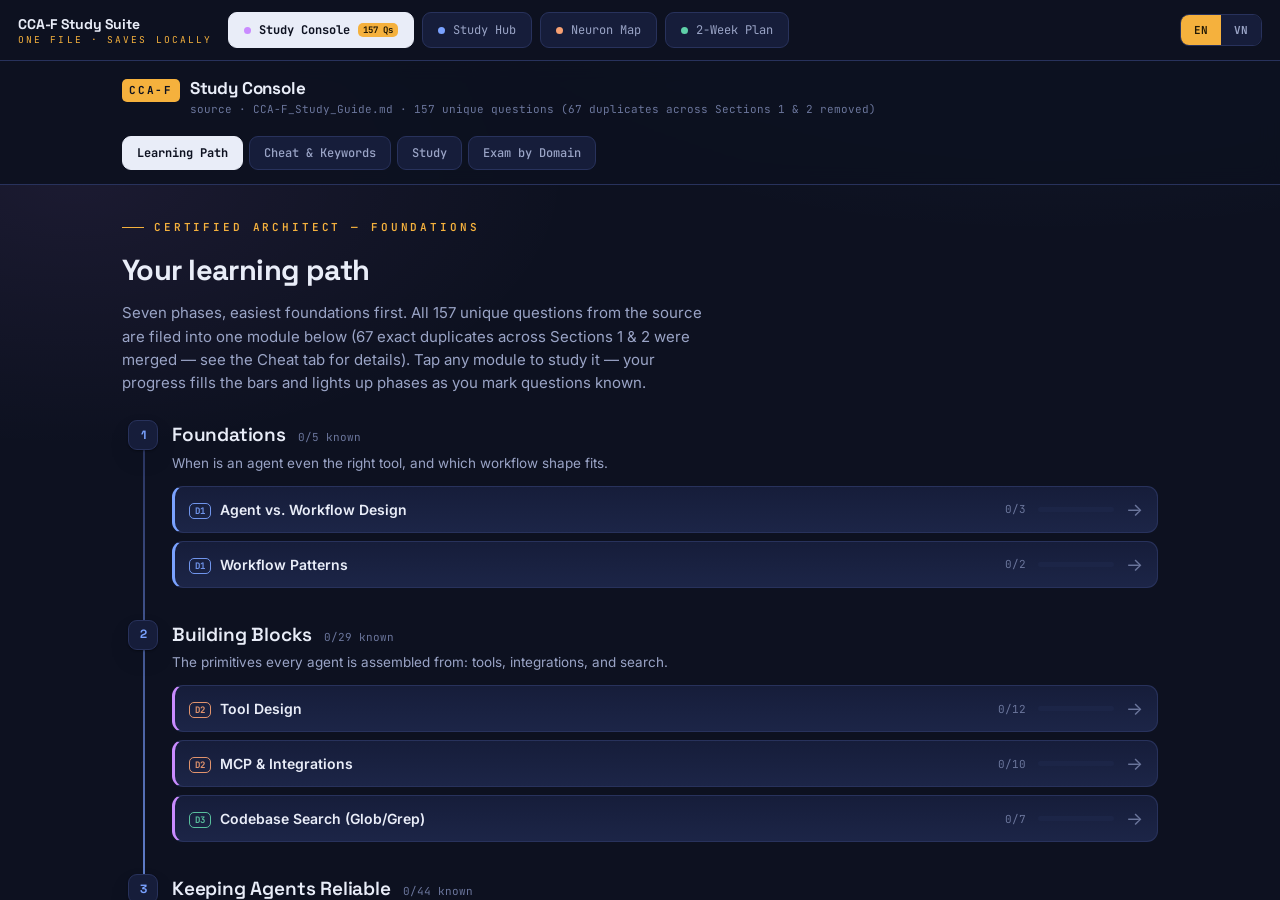
==== commit 781aa8ec: "Update CCA-F Study Suite" ====
--- a/cca-f-study-suite-vn.html
+++ b/cca-f-study-suite-vn.html
@@ -11,8 +11,7 @@
 <link href="https://fonts.googleapis.com/css2?family=Space+Grotesk:wght@400;500;600;700&family=Inter:wght@400;500;600&family=JetBrains+Mono:wght@400;500;700&display=swap" rel="stylesheet">
 <style>
   html,body{margin:0;padding:0}
-  body{background:#0d1120;font-family:'JetBrains Mono',monospace;
-    -webkit-overflow-scrolling:touch}
+  body{background:#0d1120;font-family:'JetBrains Mono',monospace;-webkit-overflow-scrolling:touch}
   #shell-nav{position:sticky;top:0;z-index:50;display:flex;gap:8px;padding:12px 18px;
     background:#0d1120;border-bottom:1px solid #28325c;align-items:center;flex-wrap:wrap}
   #shell-nav .brand{font-family:'Space Grotesk','JetBrains Mono',sans-serif;font-weight:700;
@@ -30,6 +29,17 @@
   .shell-pane.on{display:block}
   #tool-console,#tool-hub,#tool-map,#tool-plan{height:auto!important;min-height:0!important;
     overflow:visible!important;max-height:none!important}
+
+@media (min-width: 900px) {
+  html, body { height: 100%; }
+  body { display:flex; flex-direction:column; height:100vh; overflow:hidden; }
+  #shell-nav { flex-shrink:0; }
+  #shell-panes { flex:1; position:relative; min-height:0; }
+  .shell-pane { position:absolute; inset:0; overflow:auto; }
+  #tool-console .top { position:sticky; top:0; z-index:5; }
+  #tool-console .rail { position:sticky; top:100px; max-height:calc(100vh - 175px); overflow-y:auto; }
+  #tool-hub nav.jump { position:sticky; top:0; z-index:5; }
+}
 
   #lang-toggle{margin-left:auto;display:flex;border:1px solid #28325c;border-radius:9px;overflow:hidden}
   #lang-toggle button{cursor:pointer;font-family:'JetBrains Mono',monospace;font-size:11px;font-weight:700;padding:8px 13px;background:#161d3a;color:#9aa4c6;border:none}
@@ -152,6 +162,20 @@
 #tool-console .rail button:hover{background:var(--panel);border-color:var(--line)}
 #tool-console .rail button.on{background:var(--ink);color:var(--paper);font-weight:700;border-color:var(--ink)}
 #tool-console .rail button .n{font-family:var(--mono);font-size:11px;opacity:.7}
+#tool-console .domchip{font-family:var(--mono);font-size:9px;font-weight:700;border:1px solid;border-radius:5px;
+  padding:1px 5px;margin-right:5px;vertical-align:middle;opacity:.9}
+#tool-console .qdgroup{margin-bottom:16px}
+#tool-console .qdhead{display:flex;align-items:center;gap:10px;cursor:pointer;padding:8px 10px;border-left:3px solid;
+  border-radius:6px;background:var(--panel2);margin-bottom:8px;user-select:none}
+#tool-console .qdhead:hover{filter:brightness(1.15)}
+#tool-console .qdcode{font-family:var(--mono);font-weight:700;font-size:11px;border:1px solid;border-radius:5px;padding:1px 6px}
+#tool-console .qdlabel{font-weight:600;font-size:13px}
+#tool-console .qdweight{margin-left:auto;font-family:var(--mono);font-size:11px;color:var(--ink3)}
+#tool-console .qdchips{padding-left:4px}
+#tool-console .kwrow{display:flex;flex-wrap:wrap;gap:6px;margin:10px 0 2px}
+#tool-console .kwchip{font-family:var(--mono);font-size:10.5px;color:var(--gold,#f5b13d);
+  background:rgba(245,177,61,.08);border:1px solid rgba(245,177,61,.35);
+  padding:3px 8px;border-radius:6px;white-space:nowrap}
 #tool-console .qhead{display:flex;align-items:center;gap:10px;flex-wrap:wrap;margin-bottom:16px}
 #tool-console .qhead .modname{font-family:var(--disp);font-size:20px;font-weight:700;margin-right:auto;color:var(--ink)}
 #tool-console .pill{font-family:var(--mono);font-size:11px;padding:4px 9px;border-radius:20px;background:var(--panel);border:1px solid var(--line);color:var(--ink2);font-weight:500}
@@ -324,11 +348,7 @@
     padding:9px 13px;border-radius:9px;color:var(--muted)
   }
 #tool-hub .fact b{color:var(--text);font-weight:700}
-#tool-hub nav.jump{
-    position:static;background:rgba(13,17,32,.82);
-    backdrop-filter:blur(10px);border-bottom:1px solid var(--line);
-    padding:11px 0;margin-bottom:8px
-  }
+#tool-hub nav.jump{position:static;background:rgba(13,17,32,.82);backdrop-filter:blur(10px);border-bottom:1px solid var(--line);padding:11px 0;margin-bottom:8px}
 #tool-hub .jump-inner{display:flex;gap:8px;flex-wrap:wrap;align-items:center}
 #tool-hub .jump a{
     font-family:'JetBrains Mono',monospace;font-size:12px;text-decoration:none;
@@ -490,27 +510,13 @@
 
     @keyframes breathe{0%,100%{stroke-opacity:.55}50%{stroke-opacity:1}}}
 #tool-map .foot{font-family:'JetBrains Mono',monospace;font-size:10.5px;color:var(--dim);margin-top:12px}
-
-
-/* ================= DESKTOP: restore pinned header + frozen sidebar ================= */
-/* Below this width, the plain single-scroll layout above stays in effect (mobile-safe). */
-@media (min-width: 900px) {
-  html, body { height: 100%; }
-  body { display:flex; flex-direction:column; height:100vh; overflow:hidden; }
-  #shell-nav { flex-shrink:0; }
-  #shell-panes { flex:1; position:relative; min-height:0; }
-  .shell-pane { position:absolute; inset:0; overflow:auto; }
-  #tool-console .top { position:sticky; top:0; z-index:5; }
-  #tool-console .rail { position:sticky; top:100px; max-height:calc(100vh - 175px); overflow-y:auto; }
-  #tool-hub nav.jump { position:sticky; top:0; z-index:5; }
-}
 </style>
 </head>
 <body>
 
   <div id="shell-nav">
     <div class="brand">CCA-F Study Suite<small data-i18n-shell="brand_sub" data-en="ONE FILE · SAVES LOCALLY">ONE FILE · SAVES LOCALLY</small></div>
-    <div class="shell-tab on" data-pane="console"><span class="dot" style="background:#c98bff"></span><span data-i18n-shell="tab_console" data-en="Study Console">Study Console</span><span class="badge">182 Qs</span></div>
+    <div class="shell-tab on" data-pane="console"><span class="dot" style="background:#c98bff"></span><span data-i18n-shell="tab_console" data-en="Study Console">Study Console</span><span class="badge">157 Qs</span></div>
     <div class="shell-tab" data-pane="hub"><span class="dot" style="background:#7aa2ff"></span><span data-i18n-shell="tab_hub" data-en="Study Hub">Study Hub</span></div>
     <div class="shell-tab" data-pane="map"><span class="dot" style="background:#f7a072"></span><span data-i18n-shell="tab_map" data-en="Neuron Map">Neuron Map</span></div>
     <div class="shell-tab" data-pane="plan"><span class="dot" style="background:#5fd0a8"></span><span data-i18n-shell="tab_plan" data-en="2-Week Plan">2-Week Plan</span></div>
@@ -528,7 +534,7 @@
       <span class="mk">CCA-F</span>
       <div>
         <h1>Study Console</h1>
-        <div class="src">source · CCA-F_Study_Guide.md · 182 unique questions (42 duplicates across Sections 1 &amp; 2 removed)</div>
+        <div class="src">source · CCA-F_Study_Guide.md · 157 unique questions (67 duplicates across Sections 1 &amp; 2 removed)</div>
       </div>
     </div>
     <nav class="tabs" id="tabs">
@@ -545,7 +551,7 @@
   <section class="view on" id="v-path">
     <div class="eyebrow">Certified Architect — Foundations</div>
     <h2 class="vt">Your learning path</h2>
-    <p class="lede">Seven phases, easiest foundations first. All 182 unique questions from the source are filed into one module below (42 exact duplicates across Sections 1 &amp; 2 were merged — see the Cheat tab for details). Tap any module to study it — your progress fills the bars and lights up phases as you mark questions known.</p>
+    <p class="lede">Seven phases, easiest foundations first. All 157 unique questions from the source are filed into one module below (67 exact duplicates across Sections 1 &amp; 2 were merged — see the Cheat tab for details). Tap any module to study it — your progress fills the bars and lights up phases as you mark questions known.</p>
     <div class="spine" id="spine"></div>
   </section>
 
@@ -558,9 +564,10 @@
     <div class="rgroup" style="background:var(--amber-soft);border:1px solid #4a3a1c;border-left:3px solid var(--amber);margin-bottom:26px">
       <h4 style="color:var(--amber);margin-bottom:8px">Duplicates found in the source</h4>
       <p style="margin:0;font-size:13px;color:var(--ink2);line-height:1.55">
-        Section 1 (Q1–77) and Section 2 (Q1–148) share <b style="color:var(--ink)">42 identical questions</b> — same stem and options,
-        just relettered A/B/C/D. This console keeps one copy of each, using the Section&nbsp;1 version since it has
-        the written explanation. One pair has genuinely conflicting correct answers in the source
+        Section 1 (Q1–77) and Section 2 (Q1–148) share <b style="color:var(--ink)">67 duplicate questions</b> — same stem and options
+        (a few appear three times), just relettered A/B/C/D and occasionally reworded. This console keeps the
+        cleanest copy of each — usually the Section&nbsp;1 version, since it has the written explanation. One pair
+        has genuinely conflicting correct answers in the source
         (narrative summary vs. structured data extraction for resuming a crashed session); it's flagged
         with a <b style="color:var(--rose)">⚠ answer conflict</b> badge when you study it, so you can judge it yourself.
       </p>
@@ -597,7 +604,7 @@
   <div class="wrap">
     <div class="eyebrow">Anthropic Certification · Exam Code CCA-F</div>
     <h1>Study Hub for the<br><span class="thin">Claude Certified Architect —</span> Foundations</h1>
-    <p class="lede">Your 224 practice questions, collected and decoded. Not a question dump — a
+    <p class="lede">Your 157 practice questions, collected and decoded. Not a question dump — a
       map. Follow the path by exam weight, then drill the triggers that turn a wall of scenario
       text into a single obvious answer.</p>
     <div class="facts">
@@ -605,7 +612,7 @@
       <div class="fact"><b>5</b> domains</div>
       <div class="fact">proctored · <b>closed-book</b></div>
       <div class="fact">Pearson VUE · <b>$125</b></div>
-      <div class="fact">source: <b>224</b> practice Qs</div>
+      <div class="fact">source: <b>157</b> practice Qs</div>
     </div>
   </div>
 </header>
@@ -922,7 +929,7 @@
       marks are and turns recognition into recall.</p>
     <div class="plan">
       <div class="plan-item"><div class="n">STEP 01</div><h4>Skim by weight</h4><p>Read D1 and D3/D4 decks first. They're 67% of the exam. Don't open a single practice question yet — learn the <em>rules</em> cold.</p></div>
-      <div class="plan-item"><div class="n">STEP 02</div><h4>Attach rules to questions</h4><p>Now work the 224 Qs. For each, name the trigger phrase <em>before</em> reading the options. If you can't, that rule needs another pass.</p></div>
+      <div class="plan-item"><div class="n">STEP 02</div><h4>Attach rules to questions</h4><p>Now work the 157 Qs. For each, name the trigger phrase <em>before</em> reading the options. If you can't, that rule needs another pass.</p></div>
       <div class="plan-item"><div class="n">STEP 03</div><h4>Mine the traps</h4><p>Every wrong answer you pick maps to a trap in these decks. Log which trap fooled you — patterns repeat far more than facts.</p></div>
       <div class="plan-item"><div class="n">STEP 04</div><h4>Decoder-only review</h4><p>Final day: section 03 alone. Filter by domain, cover the right column, recite the answer. When it's reflex, you're ready.</p></div>
     </div>
@@ -931,7 +938,7 @@
 
 <footer>
   <div class="wrap">
-    Built from your two study guides — CCA Foundations Quiz 1 (77 Q) and the Interactive Quiz (147 Q).
+    Built from your two study guides — CCA Foundations Quiz 1 (77 Q) and the Interactive Quiz (147 Q), 224 questions total before 67 duplicates across the two sources were merged, leaving 157 unique questions.
     Rules and traps are distilled from the answer explanations in those files.
     <div class="src">Exam facts verified against Anthropic's certification program (Pearson VUE, 5-domain blueprint) · not affiliated with Anthropic · verify current exam details before you register.</div>
   </div>
@@ -1121,13 +1128,13 @@
       t.classList.add('on');
       var activePane = document.getElementById('pane-'+t.dataset.pane);
       activePane.classList.add('on');
-      activePane.scrollTop = 0;   // reset desktop's nested-pane scroll
-      window.scrollTo(0,0);       // reset mobile's page-level scroll
+      activePane.scrollTop = 0;
+      window.scrollTo(0,0);
     });
   });
 })();
 </script>
-<script>window.__I18N__={"Study Console": "Bảng luyện thi", "Learning Path": "Lộ trình học", "Cheat & Keywords": "Mẹo & Từ khóa", "Study": "Học", "Exam by Domain": "Thi theo lĩnh vực", "Your learning path": "Lộ trình học của bạn", "The shortcuts": "Các lối tắt", "Cheat sheet, tricks & keyword tells": "Bảng mẹo, thủ thuật & từ khóa nhận biết", "Duplicates found in the source": "Câu trùng lặp trong nguồn", "answer conflict": "xung đột đáp án", "IF trigger → THEN pattern": "NẾU dấu hiệu → THÌ mẫu hình", "Modules": "Học phần", "All": "Tất cả", "Show answer": "Hiện đáp án", "Known": "Đã thuộc", "Review later": "Xem lại sau", "Why": "Vì sao", "Answer": "Đáp án", "Exam mode": "Chế độ thi", "Build an exam by domain": "Tạo đề thi theo lĩnh vực", "Domains": "Lĩnh vực", "Select all": "Chọn tất cả", "Clear": "Xóa hết", "Length": "Số câu", "Start exam": "Bắt đầu thi", "New exam": "Đề mới", "Review": "Xem lại", "Questions you missed": "Câu bạn làm sai", "IF THE STEM SAYS": "NẾU ĐỀ BÀI NÓI", "REACH FOR": "HÃY CHỌN", "TRAP": "BẪY", "Pick one domain for a focused drill, or several to simulate the real mix. Questions are shuffled, scored at the end, with the explanation shown on every miss.": "Chọn một lĩnh vực để luyện tập trung, hoặc nhiều lĩnh vực để mô phỏng đề thi thật. Câu hỏi được xáo trộn, chấm điểm ở cuối, kèm lời giải cho mỗi câu sai.", "The exam is a pattern-matching game. First the six principles that decide most questions — then a decision table: spot the": "Kỳ thi là trò nhận diện mẫu hình. Trước tiên là sáu nguyên tắc quyết định phần lớn câu hỏi — sau đó là bảng tra: tìm", "in the stem, apply the": "trong đề bài, áp dụng", "pattern": "mẫu hình", "trigger": "dấu hiệu", "trap": "bẫy", "answer.": "đáp án.", "Seven phases, easiest foundations first. All 182 unique questions from the source are filed into one module below (42 exact duplicates across Sections 1 & 2 were merged — see the Cheat tab for details). Tap any module to study it — your progress fills the bars and lights up phases as you mark questions known.": "Bảy giai đoạn, bắt đầu từ nền tảng dễ nhất. Toàn bộ 182 câu hỏi từ nguồn được gom vào các học phần bên dưới (42 câu trùng khớp giữa Phần 1 & 2 đã được gộp — xem tab Mẹo để biết chi tiết). Chạm vào học phần bất kỳ để học — tiến độ sẽ lấp đầy thanh và làm sáng các giai đoạn khi bạn đánh dấu đã thuộc.", "Nothing here with this filter. Switch the filter, or you’ve cleared this module — nice.": "Không có gì với bộ lọc này. Đổi bộ lọc, hoặc bạn đã học hết học phần này — tuyệt!", "When is an agent even the right tool, and which workflow shape fits.": "Khi nào agent là công cụ phù hợp, và dạng workflow nào hợp lý.", "The primitives every agent is assembled from: tools, integrations, and search.": "Các thành phần cơ bản tạo nên mọi agent: tools, integrations và search.", "Managing what the model sees, surviving failures, and enforcing hard rules.": "Quản lý những gì model thấy, xử lý lỗi, và áp đặt quy tắc bắt buộc.", "Coordinators, subagents, parallelism, and passing state without losing it.": "Coordinator, subagent, chạy song song, và truyền state mà không mất dữ liệu.", "Getting structured output out, and proving the system actually works.": "Lấy structured output, và chứng minh hệ thống thực sự hoạt động.", "Squeezing cost, latency, and quality once the design is sound.": "Tối ưu chi phí, độ trễ và chất lượng khi thiết kế đã vững.", "Mixed cases that combine several principles — closest to exam feel.": "Các tình huống hỗn hợp kết hợp nhiều nguyên tắc — sát với đề thi thật nhất.", "known": "đã thuộc", "Anthropic Certification · Exam Code CCA-F": "Chứng chỉ Anthropic · Mã kỳ thi CCA-F", "Study Hub for the": "Trung tâm học cho", "Your 224 practice questions, collected and decoded. Not a question dump — a map. Follow the path by exam weight, then drill the triggers that turn a wall of scenario text into a single obvious answer.": "224 câu luyện tập của bạn, được thu thập và giải mã. Không phải bãi câu hỏi — mà là bản đồ. Đi theo lộ trình theo trọng số đề thi, rồi luyện các dấu hiệu biến cả bức tường tình huống thành một đáp án hiển nhiên.", "questions": "câu hỏi", "domains": "lĩnh vực", "proctored ·": "có giám thị ·", "closed-book": "đóng sách", "source:": "nguồn:", "practice Qs": "câu luyện tập", "01 · Learning Path": "01 · Lộ trình học", "02 · Domain Decks": "02 · Thẻ lĩnh vực", "03 · Rapid Decoder": "03 · Giải mã nhanh", "04 · Study Plan": "04 · Kế hoạch học", "The Learning Path": "Lộ trình học", "Study in weight order — the exam rewards depth where the marks are. Domain 1 alone is more than a quarter of the test. Each stage below is a stop; the domain decks in section 02 are the detail.": "Học theo thứ tự trọng số — đề thi thưởng cho độ sâu ở nơi có nhiều điểm. Riêng Domain 1 đã chiếm hơn một phần tư bài thi. Mỗi chặng bên dưới là một điểm dừng; thẻ lĩnh vực ở mục 02 là phần chi tiết.", "The heaviest domain and the heart of both quizzes. Know when a task is an agent vs. a workflow, the four workflow patterns, and how a coordinator drives subagents.": "Lĩnh vực nặng nhất và là trọng tâm của cả hai bộ đề. Nắm khi nào một task là agent hay workflow, bốn mẫu workflow, và cách coordinator điều khiển subagent.", "The most \"mechanical\" domain — the one you can lock down fastest. Built-in tools, sessions, CLAUDE.md, plan vs. direct execution, and the CLI flags.": "Lĩnh vực \"máy móc\" nhất — có thể nắm chắc nhanh nhất. Built-in tools, sessions, CLAUDE.md, plan vs. direct execution, và các cờ CLI.", "Where behaviour lives (system prompt), how to shape JSON output, and the standard fixes for hallucinated, mis-formatted, or missing fields.": "Nơi hành vi tồn tại (system prompt), cách định hình JSON output, và các cách sửa chuẩn cho trường bị bịa, sai định dạng hoặc thiếu.", "Designing tools the model actually picks, MCP servers & resources, and the one error pattern the exam tests over and over.": "Thiết kế tools mà model thực sự chọn, MCP servers & resources, và mẫu lỗi mà đề thi kiểm tra đi kiểm tra lại.", "Smallest slice, but full of easy points: the stateless API, summarization strategies, the Batch API economics, and compliance-grade guardrails.": "Phần nhỏ nhất nhưng đầy điểm dễ: stateless API, chiến lược tóm tắt, kinh tế Batch API, và guardrails chuẩn tuân thủ.", "Domain Decks": "Thẻ lĩnh vực", "Each deck has three layers:": "Mỗi thẻ có ba lớp:", "rules": "quy tắc", "(when you see X, answer Y),": "(khi thấy X, trả lời Y),", "traps": "bẫy", "(the tempting wrong options these questions plant), and": "(các phương án sai đầy cám dỗ mà câu hỏi cài vào), và", "keywords": "từ khóa", "(stem phrases that give the answer away). Filter to focus one domain at a time.": "(các cụm từ trong đề để lộ đáp án). Lọc để tập trung từng lĩnh vực một.", "27% · heaviest": "27% · nặng nhất", "Decision rules": "Quy tắc quyết định", "Traps to reject": "Bẫy cần loại", "Keyword triggers": "Từ khóa kích hoạt", "Reviews miss cross-file bugs; static prompt can't see the other files": "Review bỏ sót lỗi liên file; static prompt không thấy các file khác", "— give tools to read/search, let it retrieve context": "— cấp tools để đọc/tìm, để nó tự lấy context", "Open-ended task over a huge codebase, no priorities given": "Task mở trên codebase khổng lồ, không có ưu tiên", "Map with": "Khảo sát bằng", ", prioritize high-impact, revise as you go": ", ưu tiên tác động lớn, điều chỉnh dần", "\"Follows the": "\"Theo", "N-step workflow for": "workflow N bước cho", "input\"": "input\"", "(fixed sequence)": "(chuỗi cố định)", "Inputs fall into distinct": "Input rơi vào các", "categories": "nhóm", "needing different handling": "riêng biệt cần xử lý khác nhau", "Needed subtasks": "Các subtask cần thiết", "vary unpredictably": "thay đổi khó lường", "per input": "theo từng input", "(dynamic delegation)": "(ủy quyền động)", "Two independent subagents run one-after-another; want concurrency": "Hai subagent độc lập chạy nối tiếp; muốn chạy song song", "Emit": "Phát", "both Task calls in a single assistant message": "cả hai lệnh Task trong một assistant message", "Coordinator \"reasons\" about delegating but nothing runs, no errors": "Coordinator \"suy luận\" về việc ủy quyền nhưng không gì chạy, không lỗi", "Cut latency but keep monitoring/debugging": "Giảm độ trễ nhưng vẫn giám sát/gỡ lỗi được", "Coordinator spawns": "Coordinator sinh", "parallel subagents, flat hierarchy": "các subagent song song, phân cấp phẳng", "Synthesis agent: \"no research findings were provided\"": "Agent tổng hợp: \"không có kết quả nghiên cứu nào được cung cấp\"", "Coordinator": "Coordinator", "didn't inject prior outputs": "không chèn output trước đó", "into its prompt": "vào prompt của nó", "Crash mid-run; resume without repeating work": "Sập giữa chừng; tiếp tục mà không lặp lại việc", "to known location + coordinator loads manifest": "tới vị trí xác định + coordinator nạp manifest", "Subagent too rigid, reports \"insufficient results\"": "Subagent quá cứng nhắc, báo \"kết quả không đủ\"", "Delegate with": "Ủy quyền bằng", "goals & success criteria": "mục tiêu & tiêu chí thành công", ", not procedural scripts": ", không phải kịch bản từng bước", "Query complexity varies; distribution is evolving": "Độ phức tạp truy vấn thay đổi; phân bố đang biến đổi", "dynamically decides": "quyết định động", "which subagents (no static classifier)": "chọn subagent nào (không dùng classifier tĩnh)", "Simple summary, coordinator already holds the context": "Tóm tắt đơn giản, coordinator đã nắm sẵn context", "answers directly": "trả lời trực tiếp", "; don't spawn a subagent": "; đừng sinh subagent", "Citations lost when synthesis merges findings": "Mất trích dẫn khi tổng hợp gộp kết quả", "carried end-to-end": "mang xuyên suốt từ đầu tới cuối", "Analysis finds gaps but pipeline already finished searching": "Phân tích thấy lỗ hổng nhưng pipeline đã tìm kiếm xong", ": report gaps → re-search → re-analyze until sufficient": ": báo lỗ hổng → tìm lại → phân tích lại tới khi đủ", "\"2024: 35%\" vs \"2022: 18%\" flagged as contradictory": "\"2024: 35%\" vs \"2022: 18%\" bị gắn cờ mâu thuẫn", "Require": "Yêu cầu", "dates in structured outputs": "ngày tháng trong structured outputs", "can't fix a": "không sửa được vấn đề", "missing-context": "thiếu context", "problem — the model can't reason about code it never sees.": "— model không thể suy luận về code nó chưa từng thấy.", "and": "và", "wreck observability — the exam always prefers a flat coordinator.": "phá hỏng khả năng quan sát — đề thi luôn ưu tiên coordinator phẳng.", "between subagents does not exist — the coordinator must pass everything explicitly.": "giữa các subagent không tồn tại — coordinator phải truyền mọi thứ một cách tường minh.", "Adding": "Thêm", "asking for parallelism doesn't create it; the structural mechanism does.": "để yêu cầu chạy song song không tạo ra nó; cơ chế cấu trúc mới tạo ra.", "Find every file whose": "Tìm mọi file mà", "contents": "nội dung", "contain a pattern/import": "chứa một pattern/import", "(ripgrep)": "(ripgrep)", "Find files by": "Tìm file theo", "name or path": "tên hoặc đường dẫn", "Insert into a repetitive file; Edit can't find a unique match": "Chèn vào file lặp; Edit không tìm được đoạn khớp duy nhất", "the whole file": "toàn bộ file", "Cap iterations": "Giới hạn số vòng lặp", "dollars per invocation, in Claude Code itself": "chi phí mỗi lần gọi, ngay trong Claude Code", "Resume a": "Tiếp tục một", "specific named": "phiên có tên cụ thể", "session from days ago": "từ nhiều ngày trước", "(not --continue, which is \"most recent\")": "(không phải --continue — cái đó là \"gần nhất\")", "Explore two approaches independently from one baseline": "Khám phá hai hướng độc lập từ một baseline", "/ --fork-session into branches": "/ --fork-session ra các nhánh", "Resume, but a few files changed overnight": "Tiếp tục, nhưng vài file đã thay đổi qua đêm", "Resume &": "Tiếp tục &", "tell it which files changed": "nói cho nó biết file nào đã đổi", "for targeted re-read": "để đọc lại có mục tiêu", "Generated tests/output ignore team standards \"in the first place\"": "Test/output sinh ra bỏ qua chuẩn của team \"ngay từ đầu\"", "Document standards in": "Ghi chuẩn vào", "Production bug, stack trace points at a specific spot": "Lỗi production, stack trace chỉ đúng một chỗ", "— read trace, read code, fix": "— đọc trace, đọc code, sửa", "Unknown root cause, don't know which components": "Chưa rõ nguyên nhân gốc, không biết thành phần nào", "— adapt as evidence emerges": "— thích ứng khi bằng chứng xuất hiện", "Long session, answers go generic / it \"forgets\"": "Phiên dài, câu trả lời chung chung dần / nó \"quên\"", ", or summarize + subagent with fresh context": ", hoặc tóm tắt + subagent với context mới", "Find callers when wrappers": "Tìm nơi gọi khi các wrapper", "rename": "đổi tên", "the function": "hàm", "Investigation spans more than one context window": "Cuộc điều tra vượt quá một context window", "Spawn": "Sinh", "scoped subagents": "các subagent theo phạm vi", "; main agent keeps the overview": "; agent chính giữ cái nhìn tổng quan", "for an already-localized bug — it's over-exploration; direct execution wins when the trace points somewhere.": "cho lỗi đã khoanh vùng — là khám phá thừa; direct execution thắng khi trace đã chỉ chỗ.", "to \"build complete understanding\" — start from the base class / entry point and trace outward.": "để \"hiểu toàn bộ\" — hãy bắt đầu từ base class / entry point rồi lần ra ngoài.", "when the exam says \"specific\" or \"named\" — that only grabs the last conversation.": "khi đề nói \"cụ thể\" hoặc \"có tên\" — lệnh đó chỉ lấy cuộc hội thoại gần nhất.", "— throws away the understanding you already built.": "— vứt bỏ hiểu biết bạn đã xây được.", "Behaviour/tone must persist across": "Hành vi/giọng điệu phải duy trì qua", "all": "tất cả", "interactions": "tương tác", "Inject a live external status update for the next reply": "Chèn cập nhật trạng thái bên ngoài cho câu trả lời kế tiếp", "Add it to the": "Thêm nó vào", "before the next call": "trước lần gọi tiếp theo", "Repetitive openers (\"Certainly!\", \"I'd be happy to…\")": "Câu mở đầu lặp đi lặp lại (\"Certainly!\", \"I'd be happy to…\")", "a partial assistant message": "một assistant message viết dở", "Inconsistent format (\"cotton blend\" vs \"Cotton/Poly mix\")": "Định dạng không nhất quán (\"cotton blend\" vs \"Cotton/Poly mix\")", "of the canonical format": "theo định dạng chuẩn", "Model invents values for fields not stated in source": "Model bịa giá trị cho trường không có trong nguồn", "Instruct it to": "Chỉ dẫn nó", "when info isn't present": "khi thông tin không có", "Recall misses because info appears in varied layouts": "Bỏ sót vì thông tin xuất hiện ở nhiều bố cục khác nhau", "Enum keeps failing as new categories appear": "Enum liên tục hỏng khi có nhóm mới xuất hiện", "Add": "Thêm", "\"other\" + a detail string field": "\"other\" + một trường chuỗi chi tiết", "Invoice line items don't sum to the stated total": "Các dòng hóa đơn cộng không khớp tổng ghi trên đó", "Capture": "Thu", ", flag mismatches": ", gắn cờ khi lệch", "Semantic errors slip past JSON schema validation": "Lỗi ngữ nghĩa lọt qua kiểm tra JSON schema", "+ calibrated review thresholds": "+ ngưỡng review đã hiệu chỉnh", "Dependent tools; one must run first (needs the other's output)": "Tools phụ thuộc; một cái phải chạy trước (cần output của cái kia)", "on turn 1, then back to auto": "ở lượt 1, sau đó trả về auto", "Ambiguous request; too many clarifying questions cause drop-off": "Yêu cầu mơ hồ; hỏi lại quá nhiều khiến người dùng bỏ đi", "; save questions for irreversible actions": "; để dành câu hỏi cho hành động không thể hoàn tác", "to stop nulls — that forces the model to": "để chặn null — điều đó buộc model phải", "invent": "bịa", "values.": "giá trị.", "to fix format/hallucination — determinism just makes the wrong answer consistent.": "để sửa định dạng/bịa đặt — tính tất định chỉ làm câu trả lời sai trở nên nhất quán.", "as a first move — the exam wants you to fix the prompt/schema.": "làm nước đi đầu tiên — đề thi muốn bạn sửa prompt/schema.", "for ordering — forces": "để ép thứ tự — nó ép", "a": "một", "tool, not the": "tool, chứ không phải", "right": "đúng", "one; and \"reorder the array\" relies on undocumented behaviour.": "cái cần; và \"đảo thứ tự mảng\" dựa vào hành vi không được tài liệu hóa.", "Tool fails; how to signal the error to the agent": "Tool lỗi; báo lỗi cho agent thế nào", "Error text in": "Văn bản lỗi trong", "with": "với", "Agent retries permanent errors, escalates transient ones": "Agent thử lại lỗi vĩnh viễn, leo thang lỗi tạm thời", ": category,": ": phân loại,", "bool, cause": "bool, nguyên nhân", "Agent ignores your MCP tool, uses Grep/Write/sed instead": "Agent lờ MCP tool của bạn, dùng Grep/Write/sed thay thế", "(capabilities, outputs, when to use)": "(khả năng, output, khi nào dùng)", "Standard third-party service data (Jira tickets)": "Dữ liệu dịch vụ bên thứ ba chuẩn (Jira tickets)", "Exploratory calls, no visibility into server content, context exhaustion": "Gọi dò dẫm, không thấy nội dung server, cạn context", "Expose content as": "Phơi nội dung dưới dạng", "One generic free-text tool gives ambiguous output": "Một tool văn bản tự do chung chung cho output mơ hồ", "with I/O contracts": "với hợp đồng I/O rõ ràng", "Semantically overlapping tools cause mis-selection": "Tools chồng lấn ngữ nghĩa gây chọn nhầm", "with an action parameter": "với một tham số action", "Agent picks wrong tool among 18": "Agent chọn sai tool trong số 18 cái", "Give each agent a": "Cấp cho mỗi agent một", "small, role-relevant tool set": "bộ tool nhỏ, đúng vai trò", "(4–5)": "(4–5 cái)", "Agent omits required params / mis-structures data": "Agent bỏ sót tham số bắt buộc / sai cấu trúc dữ liệu", "with format hints": "kèm gợi ý định dạng", "Wrong entity picked (nicknames, rematches, formats)": "Chọn sai đối tượng (biệt danh, trận tái đấu, định dạng)", "Replace params with an": "Thay tham số bằng một", "+ a separate": "+ một", "search/lookup tool": "tool tìm kiếm/tra cứu riêng", "Model proceeds on low-confidence / over-asks for review": "Model tự tiến khi độ tin cậy thấp / hỏi review quá nhiều", "Return a": "Trả về một", "from tested thresholds + reasons": "từ ngưỡng đã kiểm chứng + lý do", "How does the agent reach tools across 3 MCP servers?": "Agent tiếp cận tools trên 3 MCP servers thế nào?", "All discovered": "Tất cả được khám phá", "at connection": "lúc kết nối", ", available": ", sẵn sàng", "simultaneously": "đồng thời", "or": "hoặc", "on tool failure — breaks the protocol; use isError + message.": "khi tool lỗi — phá vỡ giao thức; hãy dùng isError + message.", "or adding": "hoặc thêm", "to force MCP adoption — fix the description instead.": "để ép dùng MCP — hãy sửa description thay vì vậy.", "for standard service data — an existing server is the answer.": "cho dữ liệu dịch vụ chuẩn — server có sẵn mới là đáp án.", "— put the metadata in the original response; don't add a round-trip.": "— đặt metadata ngay trong phản hồi gốc; đừng thêm một vòng gọi.", "Agent re-asks for info given earlier in the chat": "Agent hỏi lại thông tin đã cho trước đó trong chat", "API is": "API là", "— pass the": "— truyền", "each request": "trong mỗi request", "Returning customer; old tool results now stale": "Khách quay lại; kết quả tool cũ đã lỗi thời", "Multi-issue conversation nearing the context limit": "Hội thoại nhiều vấn đề sắp chạm giới hạn context", ": compress resolved, keep active verbatim": ": nén phần đã xong, giữ nguyên văn phần đang xử lý", "Story/persistent facts must stay consistent over 40+ turns": "Cốt truyện/dữ kiện phải nhất quán qua 40+ lượt", "retained section; summarize only the ephemeral part": "phần giữ nguyên; chỉ tóm tắt phần tạm thời", "Tool outputs (40+ fields) bloating the context": "Output tool (40+ trường) làm phình context", "(not a vector DB, not prose)": "(không phải vector DB, không phải văn xuôi)", "Non-blocking work, want the 50% discount": "Việc không gấp, muốn giảm giá 50%", "— suitability = results useful up to": "— phù hợp khi kết quả vẫn hữu dụng tới", "later": "sau", "Batch window vs SLA math": "Toán cửa sổ Batch vs SLA", ", leave a cushion": ", chừa khoảng đệm", "3% of batch failed with context_length_exceeded": "3% batch lỗi context_length_exceeded", ", extract per chunk, merge": ", trích xuất theo từng phần, gộp lại", "Rule \"cannot be left to model discretion\" (e.g. $500 refund)": "Quy tắc \"không được để model tự quyết\" (vd: hoàn tiền $500)", "outside the model": "nằm ngoài model", "When should the agent escalate to a human?": "Khi nào agent nên chuyển cho con người?", "Natural-language criteria:": "Tiêu chí ngôn ngữ tự nhiên:", "asks for human / policy exception / no progress": "xin gặp người / ngoại lệ chính sách / không tiến triển", "Escalating mid-case to a human without your transcript": "Chuyển giữa chừng cho người không có bản ghi hội thoại", ": id, root cause, amount, recommended action": ": id, nguyên nhân gốc, số tiền, hành động đề xuất", "Backend fails but you can still explain / verify": "Backend lỗi nhưng vẫn giải thích / xác minh được", ": give partial value, be honest, offer options": ": trao giá trị một phần, trung thực, đưa lựa chọn", "for a compliance rule — \"cannot be left to model discretion\" rules out any prompt-only fix.": "cho quy tắc tuân thủ — \"không được để model tự quyết\" loại mọi cách sửa chỉ bằng prompt.", "that silently drops the very issue the user later asks about.": "âm thầm bỏ rơi đúng vấn đề mà người dùng hỏi lại sau đó.", "to fix context_length_exceeded — that's": "để sửa context_length_exceeded — đó là độ dài", "output": "output", "length, not input.": ", không phải input.", "to fix a 3% failure — target only the failures.": "để sửa 3% lỗi — hãy nhắm đúng phần lỗi thôi.", "on escalation — the human wants a one-screen brief.": "khi chuyển giao — con người cần bản tóm tắt một màn hình.", "Rapid Decoder": "Giải mã nhanh", "The whole cheat sheet in one searchable table. Type a symptom, a keyword, or a domain code (d1–d5) and drill until the mapping is automatic. This is your last-hour review.": "Toàn bộ bảng mẹo trong một bảng tra được. Gõ một triệu chứng, từ khóa, hoặc mã lĩnh vực (d1–d5) và luyện tới khi ánh xạ thành phản xạ. Đây là bài ôn giờ chót của bạn.", "When you see…": "Khi bạn thấy…", "Lock in…": "Chọn ngay…", "No match — try a shorter word.": "Không khớp — thử từ ngắn hơn.", "How to Run Your Deep Dive": "Cách học chuyên sâu", "You said you'll deep-dive next. Here's a sequence that spends your time where the marks are and turns recognition into recall.": "Bạn nói sẽ học sâu tiếp theo. Đây là trình tự dồn thời gian vào nơi có điểm và biến nhận diện thành ghi nhớ.", "Skim by weight": "Lướt theo trọng số", "Read D1 and D3/D4 decks first. They're 67% of the exam. Don't open a single practice question yet — learn the": "Đọc thẻ D1 và D3/D4 trước. Chúng chiếm 67% đề thi. Đừng mở câu luyện tập nào vội — học", "cold.": "cho thật thuộc.", "Attach rules to questions": "Gắn quy tắc vào câu hỏi", "Now work the 224 Qs. For each, name the trigger phrase": "Giờ làm 224 câu. Với mỗi câu, gọi tên cụm dấu hiệu", "before": "trước khi", "reading the options. If you can't, that rule needs another pass.": "đọc các phương án. Nếu không làm được, quy tắc đó cần học lại.", "Mine the traps": "Đào bẫy", "Every wrong answer you pick maps to a trap in these decks. Log which trap fooled you — patterns repeat far more than facts.": "Mỗi câu sai của bạn ứng với một cái bẫy trong các thẻ này. Ghi lại bẫy nào lừa được bạn — mẫu hình lặp lại nhiều hơn dữ kiện.", "Decoder-only review": "Ôn chỉ bằng bảng giải mã", "Final day: section 03 alone. Filter by domain, cover the right column, recite the answer. When it's reflex, you're ready.": "Ngày cuối: chỉ mục 03. Lọc theo lĩnh vực, che cột phải, đọc thuộc đáp án. Khi thành phản xạ là bạn sẵn sàng.", "CCA-F · Concept Network": "CCA-F · Mạng khái niệm", "The Neuron Map": "Bản đồ tư duy", "Five domains, their core concepts, and the": "Năm lĩnh vực, các khái niệm cốt lõi, và các", "synapses": "liên kết", "— the ideas that fire across domain lines. The dashed arcs are where the exam reuses one principle in two places. That's exactly where mixed-domain questions come from.": "— những ý tưởng bắn xuyên ranh giới lĩnh vực. Các cung nét đứt là nơi đề thi tái dùng một nguyên tắc ở hai chỗ. Đó chính là nguồn của các câu hỏi liên lĩnh vực.", "Tap or hover": "Chạm hoặc di chuột", "any node to fire its connections. Tap the background to reset.": "vào nút bất kỳ để kích hoạt liên kết của nó. Chạm nền để đặt lại.", "Solid lines = domain structure · dashed arcs = cross-domain synapses · node size follows exam weight": "Nét liền = cấu trúc lĩnh vực · cung nét đứt = liên kết xuyên lĩnh vực · cỡ nút theo trọng số đề thi", "CCA-F · 14-Day Sprint": "CCA-F · Nước rút 14 ngày", "Your 2-Week Study Path": "Lộ trình học 2 tuần của bạn", "Week 1 builds recognition — learn the rules cold, one domain at a time, weighted by the exam. Week 2 is pure drilling — mocks, trap repair, and recall until the answers are reflex. Tick tasks as you go; your progress saves automatically.": "Tuần 1 xây nhận diện — học thuộc quy tắc, từng lĩnh vực một, theo trọng số đề thi. Tuần 2 là luyện thuần túy — thi thử, vá bẫy, và ôn tới khi đáp án thành phản xạ. Đánh dấu khi làm xong; tiến độ tự động lưu.", "Progress": "Tiến độ", "reset": "đặt lại", "Download save-file": "Tải tệp lưu", "Load save-file": "Nạp tệp lưu", "Week 1": "Tuần 1", "Week 2": "Tuần 2", "LEARN": "HỌC", "DRILL": "LUYỆN", "Goal: name the trigger before reading the options": "Mục tiêu: gọi tên dấu hiệu trước khi đọc phương án", "Goal: turn recognition into reflex, kill the traps": "Mục tiêu: biến nhận diện thành phản xạ, diệt sạch bẫy", "ORIENT": "ĐỊNH HƯỚNG", "REPAIR": "SỬA CHỮA", "SYNAPSES": "LIÊN KẾT", "RECALL": "GHI NHỚ", "EXAM-READY": "SẴN SÀNG THI", "Map the territory": "Nắm tổng quan", "~1 hr · light": "~1 giờ · nhẹ", "~1.5 hrs": "~1.5 giờ", "~1 hr": "~1 giờ", "~40 min": "~40 phút", "Read the": "Đọc", "learning path end to end — get the 5 domains and their weights": "lộ trình học từ đầu tới cuối — nắm 5 lĩnh vực và trọng số", "Explore the": "Khám phá", "; tap every node once, trace the amber synapses": "; chạm mỗi nút một lần, lần theo các liên kết màu hổ phách", "Skim both quiz guides once —": "Lướt cả hai bộ đề một lần —", "don't answer yet": "đừng trả lời vội", ", just feel the question style": ", chỉ cảm nhận phong cách câu hỏi", "Agentic Architecture — part 1": "Agentic Architecture — phần 1", "Agentic Architecture — part 2": "Agentic Architecture — phần 2", "+ the": "+", "(chaining / routing / parallel / orchestrator)": "(chaining / routing / parallel / orchestrator)", "Nail the chaining-vs-orchestrator line:": "Nắm chắc ranh giới chaining-vs-orchestrator:", "fixed set of subtasks vs dynamic": "tập subtask cố định vs động", "Answer the first half of the D1 questions; log every trigger phrase": "Làm nửa đầu câu hỏi D1; ghi lại mọi cụm dấu hiệu", "Master the": "Nắm vững mô hình", "model: stateless calls, explicit context passing, flat hierarchy": ": lời gọi stateless, truyền context tường minh, phân cấp phẳng", "Memorize the mechanics:": "Thuộc lòng cơ chế:", ", missing Task tool = silent no-op, goals > scripts": ", thiếu Task tool = im lặng không chạy, mục tiêu > kịch bản", "Finish the D1 questions; note which": "Làm nốt câu hỏi D1; ghi lại", "caught any misses": "nào bắt được bạn", "Drill the tools:": "Luyện các tools:", ", Read/Edit/Write, and when Edit fails → Read+Write": ", Read/Edit/Write, và khi Edit hỏng → Read+Write", "Sessions:": "Phiên làm việc:", "; caps; CLAUDE.md; plan vs direct execution": "; giới hạn; CLAUDE.md; plan vs direct execution", "Answer all D3 questions": "Làm hết câu hỏi D3", "Where behaviour lives:": "Nơi hành vi tồn tại:", "; fixing output with": "; sửa output bằng", "Schema tricks:": "Mẹo schema:", ", calculated vs stated totals, field-level confidence, tool_choice": ", tổng tính vs tổng ghi, độ tin cậy theo trường, tool_choice", "Answer all D4 questions": "Làm hết câu hỏi D4", "The one they test most:": "Thứ họ kiểm tra nhiều nhất:", "(retryable, cause)": "(retryable, nguyên nhân)", "; MCP resources; purpose-specific tools; id + search pattern": "; MCP resources; tools chuyên biệt; mẫu id + search", "Answer all D2 questions": "Làm hết câu hỏi D2", "Context, Reliability + Week 1 review": "Context, Reliability + ôn tuần 1", "Stateless API, progressive summary,": "Stateless API, tóm tắt lũy tiến,", ", deterministic hooks, handoffs": ", deterministic hooks, bàn giao", "Answer all D5 questions": "Làm hết câu hỏi D5", "Re-walk the neuron map synapses": "Đi lại các liên kết trên bản đồ tư duy", "— these become week 2's mixed questions": "— chúng sẽ thành câu hỏi hỗn hợp của tuần 2", "First full timed mock": "Bài thi thử tính giờ đầu tiên", "Sit a": "Làm một", "weighted, timed mock": "bài thi thử tính giờ theo trọng số", "— no notes, exam conditions": "— không tài liệu, điều kiện như thi thật", "ask me to run it": "nhờ tôi tổ chức", "Score it; write down your": "Chấm điểm; ghi ra", "two weakest domains": "hai lĩnh vực yếu nhất", "and the trap types that hit": "và các loại bẫy dính phải", "Fix weak domain #1": "Sửa lĩnh vực yếu #1", "Re-study your weakest domain's deck; re-read the": "Học lại thẻ của lĩnh vực yếu nhất; đọc lại phần", "section slowly": "thật chậm", "Ask me for a": "Nhờ tôi tạo một", "focused set": "bộ câu tập trung", "of fresh scenarios on that domain only": "gồm tình huống mới chỉ cho lĩnh vực đó", "Fix weak domain #2 + trap clinic": "Sửa lĩnh vực yếu #2 + phòng khám bẫy", "Same treatment for your": "Cách làm tương tự cho", "second weakest": "lĩnh vực yếu thứ nhì", "domain": "", "Trap clinic": "Phòng khám bẫy", ": revisit every wrong answer so far, name the trap that fooled you": ": xem lại mọi câu sai từ trước tới giờ, gọi tên cái bẫy đã lừa bạn", "Cross-domain mixed drill": "Luyện hỗn hợp xuyên lĩnh vực", "Work the": "Làm các câu", "mixed / scenario": "hỗn hợp / tình huống", "questions that blend two domains": "pha trộn hai lĩnh vực", "neuron map arcs": "cung bản đồ tư duy", "For each, name": "Với mỗi câu, gọi tên", "both": "cả hai", "domains in play before answering": "lĩnh vực liên quan trước khi trả lời", "Second timed mock": "Bài thi thử tính giờ thứ hai", "Sit a fresh weighted mock;": "Làm một bài thi thử mới theo trọng số;", "compare score to Mock 1": "so điểm với Mock 1", "Any domain still below target → one last targeted pass": "Lĩnh vực nào còn dưới mục tiêu → ôn nhắm đích lần cuối", "Rapid decoder review": "Ôn bảng giải mã nhanh", "Cover the right column of the": "Che cột phải của", "; recite each answer from the trigger": "; đọc thuộc từng đáp án từ dấu hiệu", "Flashcard only the rules that still don't come instantly": "Chỉ làm flashcard cho các quy tắc chưa bật ra ngay", "Light review + logistics": "Ôn nhẹ + hậu cần", "Skim the neuron map + decoder only —": "Chỉ lướt bản đồ tư duy + bảng giải mã —", "no new material": "không học mới", "Confirm exam logistics: Pearson VUE booking, ID, quiet space, system check": "Xác nhận hậu cần thi: đặt lịch Pearson VUE, giấy tờ, không gian yên tĩnh, kiểm tra hệ thống", "Stop early. Rest. You've earned the confidence.": "Dừng sớm. Nghỉ ngơi. Bạn xứng đáng với sự tự tin này.", "Assumes ~1–2 hrs/day with the exam at the end of week 2. Heavier days (mocks) sit on days you likely have more time — shuffle them to fit your week. Progress saves automatically to this browser on this device — no buttons, no codes. Keep this exact HTML file in one place and reopen it from there each time.": "Giả định ~1–2 giờ/ngày với kỳ thi cuối tuần 2. Ngày nặng (thi thử) đặt vào hôm bạn rảnh hơn — xáo lại cho vừa lịch. Tiến độ tự lưu vào trình duyệt này trên thiết bị này — không nút bấm, không mã. Giữ đúng tệp HTML này một chỗ và mở lại từ đó mỗi lần.", "Auto-save is on. Check things off and this browser will remember them next time.": "Tự động lưu đang bật. Đánh dấu xong và trình duyệt sẽ nhớ cho lần sau."};
+<script>window.__I18N__={"Study Console": "Bảng luyện thi", "Learning Path": "Lộ trình học", "Cheat & Keywords": "Mẹo & Từ khóa", "Study": "Học", "Exam by Domain": "Thi theo lĩnh vực", "Your learning path": "Lộ trình học của bạn", "The shortcuts": "Các lối tắt", "Cheat sheet, tricks & keyword tells": "Bảng mẹo, thủ thuật & từ khóa nhận biết", "Duplicates found in the source": "Câu trùng lặp trong nguồn", "answer conflict": "xung đột đáp án", "IF trigger → THEN pattern": "NẾU dấu hiệu → THÌ mẫu hình", "Modules": "Học phần", "All": "Tất cả", "Show answer": "Hiện đáp án", "Known": "Đã thuộc", "Review later": "Xem lại sau", "Why": "Vì sao", "Answer": "Đáp án", "Exam mode": "Chế độ thi", "Build an exam by domain": "Tạo đề thi theo lĩnh vực", "Domains": "Lĩnh vực", "Select all": "Chọn tất cả", "Clear": "Xóa hết", "Length": "Số câu", "Start exam": "Bắt đầu thi", "New exam": "Đề mới", "Review": "Xem lại", "Questions you missed": "Câu bạn làm sai", "IF THE STEM SAYS": "NẾU ĐỀ BÀI NÓI", "REACH FOR": "HÃY CHỌN", "TRAP": "BẪY", "Pick one domain for a focused drill, or several to simulate the real mix. Questions are shuffled, scored at the end, with the explanation shown on every miss.": "Chọn một lĩnh vực để luyện tập trung, hoặc nhiều lĩnh vực để mô phỏng đề thi thật. Câu hỏi được xáo trộn, chấm điểm ở cuối, kèm lời giải cho mỗi câu sai.", "The exam is a pattern-matching game. First the six principles that decide most questions — then a decision table: spot the": "Kỳ thi là trò nhận diện mẫu hình. Trước tiên là sáu nguyên tắc quyết định phần lớn câu hỏi — sau đó là bảng tra: tìm", "in the stem, apply the": "trong đề bài, áp dụng", "pattern": "mẫu hình", "trigger": "dấu hiệu", "trap": "bẫy", "answer.": "đáp án.", "Seven phases, easiest foundations first. All 157 unique questions from the source are filed into one module below (67 exact duplicates across Sections 1 & 2 were merged — see the Cheat tab for details). Tap any module to study it — your progress fills the bars and lights up phases as you mark questions known.": "Bảy giai đoạn, bắt đầu từ nền tảng dễ nhất. Toàn bộ 157 câu hỏi từ nguồn được gom vào các học phần bên dưới (67 câu trùng khớp giữa Phần 1 & 2 đã được gộp — xem tab Mẹo để biết chi tiết). Chạm vào học phần bất kỳ để học — tiến độ sẽ lấp đầy thanh và làm sáng các giai đoạn khi bạn đánh dấu đã thuộc.", "Nothing here with this filter. Switch the filter, or you’ve cleared this module — nice.": "Không có gì với bộ lọc này. Đổi bộ lọc, hoặc bạn đã học hết học phần này — tuyệt!", "When is an agent even the right tool, and which workflow shape fits.": "Khi nào agent là công cụ phù hợp, và dạng workflow nào hợp lý.", "The primitives every agent is assembled from: tools, integrations, and search.": "Các thành phần cơ bản tạo nên mọi agent: tools, integrations và search.", "Managing what the model sees, surviving failures, and enforcing hard rules.": "Quản lý những gì model thấy, xử lý lỗi, và áp đặt quy tắc bắt buộc.", "Coordinators, subagents, parallelism, and passing state without losing it.": "Coordinator, subagent, chạy song song, và truyền state mà không mất dữ liệu.", "Getting structured output out, and proving the system actually works.": "Lấy structured output, và chứng minh hệ thống thực sự hoạt động.", "Squeezing cost, latency, and quality once the design is sound.": "Tối ưu chi phí, độ trễ và chất lượng khi thiết kế đã vững.", "Mixed cases that combine several principles — closest to exam feel.": "Các tình huống hỗn hợp kết hợp nhiều nguyên tắc — sát với đề thi thật nhất.", "known": "đã thuộc", "Anthropic Certification · Exam Code CCA-F": "Chứng chỉ Anthropic · Mã kỳ thi CCA-F", "Study Hub for the": "Trung tâm học cho", "Your 157 practice questions, collected and decoded. Not a question dump — a map. Follow the path by exam weight, then drill the triggers that turn a wall of scenario text into a single obvious answer.": "157 câu luyện tập của bạn, được thu thập và giải mã. Không phải bãi câu hỏi — mà là bản đồ. Đi theo lộ trình theo trọng số đề thi, rồi luyện các dấu hiệu biến cả bức tường tình huống thành một đáp án hiển nhiên.", "questions": "câu hỏi", "domains": "lĩnh vực", "proctored ·": "có giám thị ·", "closed-book": "đóng sách", "source:": "nguồn:", "practice Qs": "câu luyện tập", "01 · Learning Path": "01 · Lộ trình học", "02 · Domain Decks": "02 · Thẻ lĩnh vực", "03 · Rapid Decoder": "03 · Giải mã nhanh", "04 · Study Plan": "04 · Kế hoạch học", "The Learning Path": "Lộ trình học", "Study in weight order — the exam rewards depth where the marks are. Domain 1 alone is more than a quarter of the test. Each stage below is a stop; the domain decks in section 02 are the detail.": "Học theo thứ tự trọng số — đề thi thưởng cho độ sâu ở nơi có nhiều điểm. Riêng Domain 1 đã chiếm hơn một phần tư bài thi. Mỗi chặng bên dưới là một điểm dừng; thẻ lĩnh vực ở mục 02 là phần chi tiết.", "The heaviest domain and the heart of both quizzes. Know when a task is an agent vs. a workflow, the four workflow patterns, and how a coordinator drives subagents.": "Lĩnh vực nặng nhất và là trọng tâm của cả hai bộ đề. Nắm khi nào một task là agent hay workflow, bốn mẫu workflow, và cách coordinator điều khiển subagent.", "The most \"mechanical\" domain — the one you can lock down fastest. Built-in tools, sessions, CLAUDE.md, plan vs. direct execution, and the CLI flags.": "Lĩnh vực \"máy móc\" nhất — có thể nắm chắc nhanh nhất. Built-in tools, sessions, CLAUDE.md, plan vs. direct execution, và các cờ CLI.", "Where behaviour lives (system prompt), how to shape JSON output, and the standard fixes for hallucinated, mis-formatted, or missing fields.": "Nơi hành vi tồn tại (system prompt), cách định hình JSON output, và các cách sửa chuẩn cho trường bị bịa, sai định dạng hoặc thiếu.", "Designing tools the model actually picks, MCP servers & resources, and the one error pattern the exam tests over and over.": "Thiết kế tools mà model thực sự chọn, MCP servers & resources, và mẫu lỗi mà đề thi kiểm tra đi kiểm tra lại.", "Smallest slice, but full of easy points: the stateless API, summarization strategies, the Batch API economics, and compliance-grade guardrails.": "Phần nhỏ nhất nhưng đầy điểm dễ: stateless API, chiến lược tóm tắt, kinh tế Batch API, và guardrails chuẩn tuân thủ.", "Domain Decks": "Thẻ lĩnh vực", "Each deck has three layers:": "Mỗi thẻ có ba lớp:", "rules": "quy tắc", "(when you see X, answer Y),": "(khi thấy X, trả lời Y),", "traps": "bẫy", "(the tempting wrong options these questions plant), and": "(các phương án sai đầy cám dỗ mà câu hỏi cài vào), và", "keywords": "từ khóa", "(stem phrases that give the answer away). Filter to focus one domain at a time.": "(các cụm từ trong đề để lộ đáp án). Lọc để tập trung từng lĩnh vực một.", "27% · heaviest": "27% · nặng nhất", "Decision rules": "Quy tắc quyết định", "Traps to reject": "Bẫy cần loại", "Keyword triggers": "Từ khóa kích hoạt", "Reviews miss cross-file bugs; static prompt can't see the other files": "Review bỏ sót lỗi liên file; static prompt không thấy các file khác", "— give tools to read/search, let it retrieve context": "— cấp tools để đọc/tìm, để nó tự lấy context", "Open-ended task over a huge codebase, no priorities given": "Task mở trên codebase khổng lồ, không có ưu tiên", "Map with": "Khảo sát bằng", ", prioritize high-impact, revise as you go": ", ưu tiên tác động lớn, điều chỉnh dần", "\"Follows the": "\"Theo", "N-step workflow for": "workflow N bước cho", "input\"": "input\"", "(fixed sequence)": "(chuỗi cố định)", "Inputs fall into distinct": "Input rơi vào các", "categories": "nhóm", "needing different handling": "riêng biệt cần xử lý khác nhau", "Needed subtasks": "Các subtask cần thiết", "vary unpredictably": "thay đổi khó lường", "per input": "theo từng input", "(dynamic delegation)": "(ủy quyền động)", "Two independent subagents run one-after-another; want concurrency": "Hai subagent độc lập chạy nối tiếp; muốn chạy song song", "Emit": "Phát", "both Task calls in a single assistant message": "cả hai lệnh Task trong một assistant message", "Coordinator \"reasons\" about delegating but nothing runs, no errors": "Coordinator \"suy luận\" về việc ủy quyền nhưng không gì chạy, không lỗi", "Cut latency but keep monitoring/debugging": "Giảm độ trễ nhưng vẫn giám sát/gỡ lỗi được", "Coordinator spawns": "Coordinator sinh", "parallel subagents, flat hierarchy": "các subagent song song, phân cấp phẳng", "Synthesis agent: \"no research findings were provided\"": "Agent tổng hợp: \"không có kết quả nghiên cứu nào được cung cấp\"", "Coordinator": "Coordinator", "didn't inject prior outputs": "không chèn output trước đó", "into its prompt": "vào prompt của nó", "Crash mid-run; resume without repeating work": "Sập giữa chừng; tiếp tục mà không lặp lại việc", "to known location + coordinator loads manifest": "tới vị trí xác định + coordinator nạp manifest", "Subagent too rigid, reports \"insufficient results\"": "Subagent quá cứng nhắc, báo \"kết quả không đủ\"", "Delegate with": "Ủy quyền bằng", "goals & success criteria": "mục tiêu & tiêu chí thành công", ", not procedural scripts": ", không phải kịch bản từng bước", "Query complexity varies; distribution is evolving": "Độ phức tạp truy vấn thay đổi; phân bố đang biến đổi", "dynamically decides": "quyết định động", "which subagents (no static classifier)": "chọn subagent nào (không dùng classifier tĩnh)", "Simple summary, coordinator already holds the context": "Tóm tắt đơn giản, coordinator đã nắm sẵn context", "answers directly": "trả lời trực tiếp", "; don't spawn a subagent": "; đừng sinh subagent", "Citations lost when synthesis merges findings": "Mất trích dẫn khi tổng hợp gộp kết quả", "carried end-to-end": "mang xuyên suốt từ đầu tới cuối", "Analysis finds gaps but pipeline already finished searching": "Phân tích thấy lỗ hổng nhưng pipeline đã tìm kiếm xong", ": report gaps → re-search → re-analyze until sufficient": ": báo lỗ hổng → tìm lại → phân tích lại tới khi đủ", "\"2024: 35%\" vs \"2022: 18%\" flagged as contradictory": "\"2024: 35%\" vs \"2022: 18%\" bị gắn cờ mâu thuẫn", "Require": "Yêu cầu", "dates in structured outputs": "ngày tháng trong structured outputs", "can't fix a": "không sửa được vấn đề", "missing-context": "thiếu context", "problem — the model can't reason about code it never sees.": "— model không thể suy luận về code nó chưa từng thấy.", "and": "và", "wreck observability — the exam always prefers a flat coordinator.": "phá hỏng khả năng quan sát — đề thi luôn ưu tiên coordinator phẳng.", "between subagents does not exist — the coordinator must pass everything explicitly.": "giữa các subagent không tồn tại — coordinator phải truyền mọi thứ một cách tường minh.", "Adding": "Thêm", "asking for parallelism doesn't create it; the structural mechanism does.": "để yêu cầu chạy song song không tạo ra nó; cơ chế cấu trúc mới tạo ra.", "Find every file whose": "Tìm mọi file mà", "contents": "nội dung", "contain a pattern/import": "chứa một pattern/import", "(ripgrep)": "(ripgrep)", "Find files by": "Tìm file theo", "name or path": "tên hoặc đường dẫn", "Insert into a repetitive file; Edit can't find a unique match": "Chèn vào file lặp; Edit không tìm được đoạn khớp duy nhất", "the whole file": "toàn bộ file", "Cap iterations": "Giới hạn số vòng lặp", "dollars per invocation, in Claude Code itself": "chi phí mỗi lần gọi, ngay trong Claude Code", "Resume a": "Tiếp tục một", "specific named": "phiên có tên cụ thể", "session from days ago": "từ nhiều ngày trước", "(not --continue, which is \"most recent\")": "(không phải --continue — cái đó là \"gần nhất\")", "Explore two approaches independently from one baseline": "Khám phá hai hướng độc lập từ một baseline", "/ --fork-session into branches": "/ --fork-session ra các nhánh", "Resume, but a few files changed overnight": "Tiếp tục, nhưng vài file đã thay đổi qua đêm", "Resume &": "Tiếp tục &", "tell it which files changed": "nói cho nó biết file nào đã đổi", "for targeted re-read": "để đọc lại có mục tiêu", "Generated tests/output ignore team standards \"in the first place\"": "Test/output sinh ra bỏ qua chuẩn của team \"ngay từ đầu\"", "Document standards in": "Ghi chuẩn vào", "Production bug, stack trace points at a specific spot": "Lỗi production, stack trace chỉ đúng một chỗ", "— read trace, read code, fix": "— đọc trace, đọc code, sửa", "Unknown root cause, don't know which components": "Chưa rõ nguyên nhân gốc, không biết thành phần nào", "— adapt as evidence emerges": "— thích ứng khi bằng chứng xuất hiện", "Long session, answers go generic / it \"forgets\"": "Phiên dài, câu trả lời chung chung dần / nó \"quên\"", ", or summarize + subagent with fresh context": ", hoặc tóm tắt + subagent với context mới", "Find callers when wrappers": "Tìm nơi gọi khi các wrapper", "rename": "đổi tên", "the function": "hàm", "Investigation spans more than one context window": "Cuộc điều tra vượt quá một context window", "Spawn": "Sinh", "scoped subagents": "các subagent theo phạm vi", "; main agent keeps the overview": "; agent chính giữ cái nhìn tổng quan", "for an already-localized bug — it's over-exploration; direct execution wins when the trace points somewhere.": "cho lỗi đã khoanh vùng — là khám phá thừa; direct execution thắng khi trace đã chỉ chỗ.", "to \"build complete understanding\" — start from the base class / entry point and trace outward.": "để \"hiểu toàn bộ\" — hãy bắt đầu từ base class / entry point rồi lần ra ngoài.", "when the exam says \"specific\" or \"named\" — that only grabs the last conversation.": "khi đề nói \"cụ thể\" hoặc \"có tên\" — lệnh đó chỉ lấy cuộc hội thoại gần nhất.", "— throws away the understanding you already built.": "— vứt bỏ hiểu biết bạn đã xây được.", "Behaviour/tone must persist across": "Hành vi/giọng điệu phải duy trì qua", "all": "tất cả", "interactions": "tương tác", "Inject a live external status update for the next reply": "Chèn cập nhật trạng thái bên ngoài cho câu trả lời kế tiếp", "Add it to the": "Thêm nó vào", "before the next call": "trước lần gọi tiếp theo", "Repetitive openers (\"Certainly!\", \"I'd be happy to…\")": "Câu mở đầu lặp đi lặp lại (\"Certainly!\", \"I'd be happy to…\")", "a partial assistant message": "một assistant message viết dở", "Inconsistent format (\"cotton blend\" vs \"Cotton/Poly mix\")": "Định dạng không nhất quán (\"cotton blend\" vs \"Cotton/Poly mix\")", "of the canonical format": "theo định dạng chuẩn", "Model invents values for fields not stated in source": "Model bịa giá trị cho trường không có trong nguồn", "Instruct it to": "Chỉ dẫn nó", "when info isn't present": "khi thông tin không có", "Recall misses because info appears in varied layouts": "Bỏ sót vì thông tin xuất hiện ở nhiều bố cục khác nhau", "Enum keeps failing as new categories appear": "Enum liên tục hỏng khi có nhóm mới xuất hiện", "Add": "Thêm", "\"other\" + a detail string field": "\"other\" + một trường chuỗi chi tiết", "Invoice line items don't sum to the stated total": "Các dòng hóa đơn cộng không khớp tổng ghi trên đó", "Capture": "Thu", ", flag mismatches": ", gắn cờ khi lệch", "Semantic errors slip past JSON schema validation": "Lỗi ngữ nghĩa lọt qua kiểm tra JSON schema", "+ calibrated review thresholds": "+ ngưỡng review đã hiệu chỉnh", "Dependent tools; one must run first (needs the other's output)": "Tools phụ thuộc; một cái phải chạy trước (cần output của cái kia)", "on turn 1, then back to auto": "ở lượt 1, sau đó trả về auto", "Ambiguous request; too many clarifying questions cause drop-off": "Yêu cầu mơ hồ; hỏi lại quá nhiều khiến người dùng bỏ đi", "; save questions for irreversible actions": "; để dành câu hỏi cho hành động không thể hoàn tác", "to stop nulls — that forces the model to": "để chặn null — điều đó buộc model phải", "invent": "bịa", "values.": "giá trị.", "to fix format/hallucination — determinism just makes the wrong answer consistent.": "để sửa định dạng/bịa đặt — tính tất định chỉ làm câu trả lời sai trở nên nhất quán.", "as a first move — the exam wants you to fix the prompt/schema.": "làm nước đi đầu tiên — đề thi muốn bạn sửa prompt/schema.", "for ordering — forces": "để ép thứ tự — nó ép", "a": "một", "tool, not the": "tool, chứ không phải", "right": "đúng", "one; and \"reorder the array\" relies on undocumented behaviour.": "cái cần; và \"đảo thứ tự mảng\" dựa vào hành vi không được tài liệu hóa.", "Tool fails; how to signal the error to the agent": "Tool lỗi; báo lỗi cho agent thế nào", "Error text in": "Văn bản lỗi trong", "with": "với", "Agent retries permanent errors, escalates transient ones": "Agent thử lại lỗi vĩnh viễn, leo thang lỗi tạm thời", ": category,": ": phân loại,", "bool, cause": "bool, nguyên nhân", "Agent ignores your MCP tool, uses Grep/Write/sed instead": "Agent lờ MCP tool của bạn, dùng Grep/Write/sed thay thế", "(capabilities, outputs, when to use)": "(khả năng, output, khi nào dùng)", "Standard third-party service data (Jira tickets)": "Dữ liệu dịch vụ bên thứ ba chuẩn (Jira tickets)", "Exploratory calls, no visibility into server content, context exhaustion": "Gọi dò dẫm, không thấy nội dung server, cạn context", "Expose content as": "Phơi nội dung dưới dạng", "One generic free-text tool gives ambiguous output": "Một tool văn bản tự do chung chung cho output mơ hồ", "with I/O contracts": "với hợp đồng I/O rõ ràng", "Semantically overlapping tools cause mis-selection": "Tools chồng lấn ngữ nghĩa gây chọn nhầm", "with an action parameter": "với một tham số action", "Agent picks wrong tool among 18": "Agent chọn sai tool trong số 18 cái", "Give each agent a": "Cấp cho mỗi agent một", "small, role-relevant tool set": "bộ tool nhỏ, đúng vai trò", "(4–5)": "(4–5 cái)", "Agent omits required params / mis-structures data": "Agent bỏ sót tham số bắt buộc / sai cấu trúc dữ liệu", "with format hints": "kèm gợi ý định dạng", "Wrong entity picked (nicknames, rematches, formats)": "Chọn sai đối tượng (biệt danh, trận tái đấu, định dạng)", "Replace params with an": "Thay tham số bằng một", "+ a separate": "+ một", "search/lookup tool": "tool tìm kiếm/tra cứu riêng", "Model proceeds on low-confidence / over-asks for review": "Model tự tiến khi độ tin cậy thấp / hỏi review quá nhiều", "Return a": "Trả về một", "from tested thresholds + reasons": "từ ngưỡng đã kiểm chứng + lý do", "How does the agent reach tools across 3 MCP servers?": "Agent tiếp cận tools trên 3 MCP servers thế nào?", "All discovered": "Tất cả được khám phá", "at connection": "lúc kết nối", ", available": ", sẵn sàng", "simultaneously": "đồng thời", "or": "hoặc", "on tool failure — breaks the protocol; use isError + message.": "khi tool lỗi — phá vỡ giao thức; hãy dùng isError + message.", "or adding": "hoặc thêm", "to force MCP adoption — fix the description instead.": "để ép dùng MCP — hãy sửa description thay vì vậy.", "for standard service data — an existing server is the answer.": "cho dữ liệu dịch vụ chuẩn — server có sẵn mới là đáp án.", "— put the metadata in the original response; don't add a round-trip.": "— đặt metadata ngay trong phản hồi gốc; đừng thêm một vòng gọi.", "Agent re-asks for info given earlier in the chat": "Agent hỏi lại thông tin đã cho trước đó trong chat", "API is": "API là", "— pass the": "— truyền", "each request": "trong mỗi request", "Returning customer; old tool results now stale": "Khách quay lại; kết quả tool cũ đã lỗi thời", "Multi-issue conversation nearing the context limit": "Hội thoại nhiều vấn đề sắp chạm giới hạn context", ": compress resolved, keep active verbatim": ": nén phần đã xong, giữ nguyên văn phần đang xử lý", "Story/persistent facts must stay consistent over 40+ turns": "Cốt truyện/dữ kiện phải nhất quán qua 40+ lượt", "retained section; summarize only the ephemeral part": "phần giữ nguyên; chỉ tóm tắt phần tạm thời", "Tool outputs (40+ fields) bloating the context": "Output tool (40+ trường) làm phình context", "(not a vector DB, not prose)": "(không phải vector DB, không phải văn xuôi)", "Non-blocking work, want the 50% discount": "Việc không gấp, muốn giảm giá 50%", "— suitability = results useful up to": "— phù hợp khi kết quả vẫn hữu dụng tới", "later": "sau", "Batch window vs SLA math": "Toán cửa sổ Batch vs SLA", ", leave a cushion": ", chừa khoảng đệm", "3% of batch failed with context_length_exceeded": "3% batch lỗi context_length_exceeded", ", extract per chunk, merge": ", trích xuất theo từng phần, gộp lại", "Rule \"cannot be left to model discretion\" (e.g. $500 refund)": "Quy tắc \"không được để model tự quyết\" (vd: hoàn tiền $500)", "outside the model": "nằm ngoài model", "When should the agent escalate to a human?": "Khi nào agent nên chuyển cho con người?", "Natural-language criteria:": "Tiêu chí ngôn ngữ tự nhiên:", "asks for human / policy exception / no progress": "xin gặp người / ngoại lệ chính sách / không tiến triển", "Escalating mid-case to a human without your transcript": "Chuyển giữa chừng cho người không có bản ghi hội thoại", ": id, root cause, amount, recommended action": ": id, nguyên nhân gốc, số tiền, hành động đề xuất", "Backend fails but you can still explain / verify": "Backend lỗi nhưng vẫn giải thích / xác minh được", ": give partial value, be honest, offer options": ": trao giá trị một phần, trung thực, đưa lựa chọn", "for a compliance rule — \"cannot be left to model discretion\" rules out any prompt-only fix.": "cho quy tắc tuân thủ — \"không được để model tự quyết\" loại mọi cách sửa chỉ bằng prompt.", "that silently drops the very issue the user later asks about.": "âm thầm bỏ rơi đúng vấn đề mà người dùng hỏi lại sau đó.", "to fix context_length_exceeded — that's": "để sửa context_length_exceeded — đó là độ dài", "output": "output", "length, not input.": ", không phải input.", "to fix a 3% failure — target only the failures.": "để sửa 3% lỗi — hãy nhắm đúng phần lỗi thôi.", "on escalation — the human wants a one-screen brief.": "khi chuyển giao — con người cần bản tóm tắt một màn hình.", "Rapid Decoder": "Giải mã nhanh", "The whole cheat sheet in one searchable table. Type a symptom, a keyword, or a domain code (d1–d5) and drill until the mapping is automatic. This is your last-hour review.": "Toàn bộ bảng mẹo trong một bảng tra được. Gõ một triệu chứng, từ khóa, hoặc mã lĩnh vực (d1–d5) và luyện tới khi ánh xạ thành phản xạ. Đây là bài ôn giờ chót của bạn.", "When you see…": "Khi bạn thấy…", "Lock in…": "Chọn ngay…", "No match — try a shorter word.": "Không khớp — thử từ ngắn hơn.", "How to Run Your Deep Dive": "Cách học chuyên sâu", "You said you'll deep-dive next. Here's a sequence that spends your time where the marks are and turns recognition into recall.": "Bạn nói sẽ học sâu tiếp theo. Đây là trình tự dồn thời gian vào nơi có điểm và biến nhận diện thành ghi nhớ.", "Skim by weight": "Lướt theo trọng số", "Read D1 and D3/D4 decks first. They're 67% of the exam. Don't open a single practice question yet — learn the": "Đọc thẻ D1 và D3/D4 trước. Chúng chiếm 67% đề thi. Đừng mở câu luyện tập nào vội — học", "cold.": "cho thật thuộc.", "Attach rules to questions": "Gắn quy tắc vào câu hỏi", "Now work the 157 Qs. For each, name the trigger phrase": "Giờ làm 157 câu. Với mỗi câu, gọi tên cụm dấu hiệu", "before": "trước khi", "reading the options. If you can't, that rule needs another pass.": "đọc các phương án. Nếu không làm được, quy tắc đó cần học lại.", "Mine the traps": "Đào bẫy", "Every wrong answer you pick maps to a trap in these decks. Log which trap fooled you — patterns repeat far more than facts.": "Mỗi câu sai của bạn ứng với một cái bẫy trong các thẻ này. Ghi lại bẫy nào lừa được bạn — mẫu hình lặp lại nhiều hơn dữ kiện.", "Decoder-only review": "Ôn chỉ bằng bảng giải mã", "Final day: section 03 alone. Filter by domain, cover the right column, recite the answer. When it's reflex, you're ready.": "Ngày cuối: chỉ mục 03. Lọc theo lĩnh vực, che cột phải, đọc thuộc đáp án. Khi thành phản xạ là bạn sẵn sàng.", "CCA-F · Concept Network": "CCA-F · Mạng khái niệm", "The Neuron Map": "Bản đồ tư duy", "Five domains, their core concepts, and the": "Năm lĩnh vực, các khái niệm cốt lõi, và các", "synapses": "liên kết", "— the ideas that fire across domain lines. The dashed arcs are where the exam reuses one principle in two places. That's exactly where mixed-domain questions come from.": "— những ý tưởng bắn xuyên ranh giới lĩnh vực. Các cung nét đứt là nơi đề thi tái dùng một nguyên tắc ở hai chỗ. Đó chính là nguồn của các câu hỏi liên lĩnh vực.", "Tap or hover": "Chạm hoặc di chuột", "any node to fire its connections. Tap the background to reset.": "vào nút bất kỳ để kích hoạt liên kết của nó. Chạm nền để đặt lại.", "Solid lines = domain structure · dashed arcs = cross-domain synapses · node size follows exam weight": "Nét liền = cấu trúc lĩnh vực · cung nét đứt = liên kết xuyên lĩnh vực · cỡ nút theo trọng số đề thi", "CCA-F · 14-Day Sprint": "CCA-F · Nước rút 14 ngày", "Your 2-Week Study Path": "Lộ trình học 2 tuần của bạn", "Week 1 builds recognition — learn the rules cold, one domain at a time, weighted by the exam. Week 2 is pure drilling — mocks, trap repair, and recall until the answers are reflex. Tick tasks as you go; your progress saves automatically.": "Tuần 1 xây nhận diện — học thuộc quy tắc, từng lĩnh vực một, theo trọng số đề thi. Tuần 2 là luyện thuần túy — thi thử, vá bẫy, và ôn tới khi đáp án thành phản xạ. Đánh dấu khi làm xong; tiến độ tự động lưu.", "Progress": "Tiến độ", "reset": "đặt lại", "Download save-file": "Tải tệp lưu", "Load save-file": "Nạp tệp lưu", "Week 1": "Tuần 1", "Week 2": "Tuần 2", "LEARN": "HỌC", "DRILL": "LUYỆN", "Goal: name the trigger before reading the options": "Mục tiêu: gọi tên dấu hiệu trước khi đọc phương án", "Goal: turn recognition into reflex, kill the traps": "Mục tiêu: biến nhận diện thành phản xạ, diệt sạch bẫy", "ORIENT": "ĐỊNH HƯỚNG", "REPAIR": "SỬA CHỮA", "SYNAPSES": "LIÊN KẾT", "RECALL": "GHI NHỚ", "EXAM-READY": "SẴN SÀNG THI", "Map the territory": "Nắm tổng quan", "~1 hr · light": "~1 giờ · nhẹ", "~1.5 hrs": "~1.5 giờ", "~1 hr": "~1 giờ", "~40 min": "~40 phút", "Read the": "Đọc", "learning path end to end — get the 5 domains and their weights": "lộ trình học từ đầu tới cuối — nắm 5 lĩnh vực và trọng số", "Explore the": "Khám phá", "; tap every node once, trace the amber synapses": "; chạm mỗi nút một lần, lần theo các liên kết màu hổ phách", "Skim both quiz guides once —": "Lướt cả hai bộ đề một lần —", "don't answer yet": "đừng trả lời vội", ", just feel the question style": ", chỉ cảm nhận phong cách câu hỏi", "Agentic Architecture — part 1": "Agentic Architecture — phần 1", "Agentic Architecture — part 2": "Agentic Architecture — phần 2", "+ the": "+", "(chaining / routing / parallel / orchestrator)": "(chaining / routing / parallel / orchestrator)", "Nail the chaining-vs-orchestrator line:": "Nắm chắc ranh giới chaining-vs-orchestrator:", "fixed set of subtasks vs dynamic": "tập subtask cố định vs động", "Answer the first half of the D1 questions; log every trigger phrase": "Làm nửa đầu câu hỏi D1; ghi lại mọi cụm dấu hiệu", "Master the": "Nắm vững mô hình", "model: stateless calls, explicit context passing, flat hierarchy": ": lời gọi stateless, truyền context tường minh, phân cấp phẳng", "Memorize the mechanics:": "Thuộc lòng cơ chế:", ", missing Task tool = silent no-op, goals > scripts": ", thiếu Task tool = im lặng không chạy, mục tiêu > kịch bản", "Finish the D1 questions; note which": "Làm nốt câu hỏi D1; ghi lại", "caught any misses": "nào bắt được bạn", "Drill the tools:": "Luyện các tools:", ", Read/Edit/Write, and when Edit fails → Read+Write": ", Read/Edit/Write, và khi Edit hỏng → Read+Write", "Sessions:": "Phiên làm việc:", "; caps; CLAUDE.md; plan vs direct execution": "; giới hạn; CLAUDE.md; plan vs direct execution", "Answer all D3 questions": "Làm hết câu hỏi D3", "Where behaviour lives:": "Nơi hành vi tồn tại:", "; fixing output with": "; sửa output bằng", "Schema tricks:": "Mẹo schema:", ", calculated vs stated totals, field-level confidence, tool_choice": ", tổng tính vs tổng ghi, độ tin cậy theo trường, tool_choice", "Answer all D4 questions": "Làm hết câu hỏi D4", "The one they test most:": "Thứ họ kiểm tra nhiều nhất:", "(retryable, cause)": "(retryable, nguyên nhân)", "; MCP resources; purpose-specific tools; id + search pattern": "; MCP resources; tools chuyên biệt; mẫu id + search", "Answer all D2 questions": "Làm hết câu hỏi D2", "Context, Reliability + Week 1 review": "Context, Reliability + ôn tuần 1", "Stateless API, progressive summary,": "Stateless API, tóm tắt lũy tiến,", ", deterministic hooks, handoffs": ", deterministic hooks, bàn giao", "Answer all D5 questions": "Làm hết câu hỏi D5", "Re-walk the neuron map synapses": "Đi lại các liên kết trên bản đồ tư duy", "— these become week 2's mixed questions": "— chúng sẽ thành câu hỏi hỗn hợp của tuần 2", "First full timed mock": "Bài thi thử tính giờ đầu tiên", "Sit a": "Làm một", "weighted, timed mock": "bài thi thử tính giờ theo trọng số", "— no notes, exam conditions": "— không tài liệu, điều kiện như thi thật", "ask me to run it": "nhờ tôi tổ chức", "Score it; write down your": "Chấm điểm; ghi ra", "two weakest domains": "hai lĩnh vực yếu nhất", "and the trap types that hit": "và các loại bẫy dính phải", "Fix weak domain #1": "Sửa lĩnh vực yếu #1", "Re-study your weakest domain's deck; re-read the": "Học lại thẻ của lĩnh vực yếu nhất; đọc lại phần", "section slowly": "thật chậm", "Ask me for a": "Nhờ tôi tạo một", "focused set": "bộ câu tập trung", "of fresh scenarios on that domain only": "gồm tình huống mới chỉ cho lĩnh vực đó", "Fix weak domain #2 + trap clinic": "Sửa lĩnh vực yếu #2 + phòng khám bẫy", "Same treatment for your": "Cách làm tương tự cho", "second weakest": "lĩnh vực yếu thứ nhì", "domain": "", "Trap clinic": "Phòng khám bẫy", ": revisit every wrong answer so far, name the trap that fooled you": ": xem lại mọi câu sai từ trước tới giờ, gọi tên cái bẫy đã lừa bạn", "Cross-domain mixed drill": "Luyện hỗn hợp xuyên lĩnh vực", "Work the": "Làm các câu", "mixed / scenario": "hỗn hợp / tình huống", "questions that blend two domains": "pha trộn hai lĩnh vực", "neuron map arcs": "cung bản đồ tư duy", "For each, name": "Với mỗi câu, gọi tên", "both": "cả hai", "domains in play before answering": "lĩnh vực liên quan trước khi trả lời", "Second timed mock": "Bài thi thử tính giờ thứ hai", "Sit a fresh weighted mock;": "Làm một bài thi thử mới theo trọng số;", "compare score to Mock 1": "so điểm với Mock 1", "Any domain still below target → one last targeted pass": "Lĩnh vực nào còn dưới mục tiêu → ôn nhắm đích lần cuối", "Rapid decoder review": "Ôn bảng giải mã nhanh", "Cover the right column of the": "Che cột phải của", "; recite each answer from the trigger": "; đọc thuộc từng đáp án từ dấu hiệu", "Flashcard only the rules that still don't come instantly": "Chỉ làm flashcard cho các quy tắc chưa bật ra ngay", "Light review + logistics": "Ôn nhẹ + hậu cần", "Skim the neuron map + decoder only —": "Chỉ lướt bản đồ tư duy + bảng giải mã —", "no new material": "không học mới", "Confirm exam logistics: Pearson VUE booking, ID, quiet space, system check": "Xác nhận hậu cần thi: đặt lịch Pearson VUE, giấy tờ, không gian yên tĩnh, kiểm tra hệ thống", "Stop early. Rest. You've earned the confidence.": "Dừng sớm. Nghỉ ngơi. Bạn xứng đáng với sự tự tin này.", "Assumes ~1–2 hrs/day with the exam at the end of week 2. Heavier days (mocks) sit on days you likely have more time — shuffle them to fit your week. Progress saves automatically to this browser on this device — no buttons, no codes. Keep this exact HTML file in one place and reopen it from there each time.": "Giả định ~1–2 giờ/ngày với kỳ thi cuối tuần 2. Ngày nặng (thi thử) đặt vào hôm bạn rảnh hơn — xáo lại cho vừa lịch. Tiến độ tự lưu vào trình duyệt này trên thiết bị này — không nút bấm, không mã. Giữ đúng tệp HTML này một chỗ và mở lại từ đó mỗi lần.", "Auto-save is on. Check things off and this browser will remember them next time.": "Tự động lưu đang bật. Đánh dấu xong và trình duyệt sẽ nhớ cho lần sau."};
 window.__SHELL__={"brand_sub": "MỘT TỆP · LƯU CỤC BỘ", "tab_console": "Bảng luyện thi", "tab_hub": "Trung tâm học", "tab_map": "Bản đồ tư duy", "tab_plan": "Kế hoạch 2 tuần"};
 </script>
 <script>
@@ -1135,8 +1142,30 @@
 "use strict";
 try{
 
-const QDATA=[{"id": "S1-Q1", "sec": 1, "q": "Your pipeline reviews every PR using a single API call with a static prompt containing the diff and full text of each changed file — unchanged files are not included. Reviews are posted asynchronously and don't block PR creation. Developers report that reviews consistently miss bugs involving cross-file interactions — for example, a PR renames a function's parameters but the review doesn't flag callers in unchanged files that still use the old argument order. Evaluation shows cross-file bugs account for 35% of production incidents from reviewed PRs. What is the most effective change to your review design?", "o": {"A": "Redesign the review as a turn-limited agentic task where the model can read files and search the codebase via tools, following references to verify cross-file findings.", "B": "Add chain-of-thought instructions asking the model to list all external references in the diff, then reason step-by-step about how each change might affect callers in other files.", "C": "Run parallel review passes per changed file with direct dependents included in each pass, then aggregate and deduplicate findings using a final summarization call.", "D": "Use static analysis to build a dependency graph of changed code, then expand the prompt to include all files within two dependency hops of any changed file."}, "a": "A", "w": "The failure is a missing-context problem: callers live in unchanged files the static prompt never includes, so chain-of-thought (B) cannot help the model reason about code it cannot see, and static heuristics (C, D) bloat context while still missing dynamic or multi-hop references. Anthropic's agent guidance favors agentic search — letting the model retrieve exactly the context it needs via file-read/search tools — and the asynchronous, nonblocking review pipeline tolerates the added latency, while a turn limit bounds cost.", "c": "Prompting Techniques", "dup": "", "conflict": false}, {"id": "S1-Q2", "sec": 1, "q": "An engineer asks your agent to add comprehensive tests to a legacy codebase with 200 files and minimal existing test coverage. The engineer hasn't specified which modules to prioritize. How should the agent decompose this open-ended task?", "o": {"A": "Systematically read all 200 files to create a complete function inventory before writing any tests, ensuring the testing plan accounts for every function before beginning.", "B": "Create a fixed testing schedule upfront based on directory structure, allocating equal effort to each top-level directory regardless of code complexity or business importance.", "C": "Start writing tests for the first module alphabetically, using test failures and imports to discover related files organically.", "D": "Use Glob and Grep to map codebase structure, identify heavily-coupled modules, create a prioritized plan for high-impact areas, and revise as dependencies are discovered."}, "a": "D", "w": "Anthropic's agent best practices favor efficient context gathering with search tools (Glob/Grep) over exhaustively reading every file, which would waste context and time. Prioritizing high-impact, heavily-coupled modules and iteratively revising the plan as dependencies surface is the correct way to decompose an open-ended task; A is wasteful, B ignores impact/complexity, and C is arbitrary and unplanned.", "c": "Codebase Search (Glob/Grep)", "dup": "", "conflict": false}, {"id": "S1-Q3", "sec": 1, "q": "An engineer submits two requests: • Request A: \"Rename the getUserData function to fetchUserProfile everywhere it's used.\" • Request B: \"Improve error handling throughout the data processing module—add try/catch blocks, meaningful error messages, and ensure failures don't silently corrupt data.\" For which request does specifying an explicit multi-phase workflow (such as analyze propose implement with review) most improve outcome quality?", "o": {"A": "Request B, the error handling task", "B": "Both requests benefit equally", "C": "Request A, the function rename task", "D": "Neither request benefits significantly"}, "a": "A", "w": "Request B is open-ended and judgment-heavy — \"improve error handling\" requires analyzing current behavior, deciding where try/catch belongs, and choosing meaningful messages, so an explicit analyze propose implement-with-review workflow materially raises quality and catches bad design before code changes. Request A is a mechanical, well-defined rename that a simple find-and-replace-style execution handles fine, so the multi-phase structure adds little.", "c": "Agent vs. Workflow Design", "dup": "", "conflict": false}, {"id": "S1-Q4", "sec": 1, "q": "Your code review assistant needs to analyze pull requests and provide feedback on three aspects: code style compliance, potential security issues, and documentation completeness. Each aspect requires reading files, running analysis tools, and generating a report section. The review process follows the same three-step workflow for every PR. Which task decomposition pattern is most appropriate for this workflow?", "o": {"A": "Single comprehensive prompt—include all instructions in one prompt and let the model handle all three aspects simultaneously.", "B": "Routing—classify each PR by type (feature, bugfix, refactor) first, then route to different review prompts optimized for that category.", "C": "Prompt chaining—break the review into sequential steps where each aspect (style, security, documentation) is analyzed separately, with outputs combined in a final synthesis step.", "D": "Orchestrator-workers—have a central LLM analyze each PR to dynamically determine which checks are needed, then delegate to specialized worker LLMs for each identified subtask."}, "a": "C", "w": "The scenario explicitly states the review \"follows the same three-step workflow for every PR,\" which per Anthropic's \"Building Effective Agents\" guidance is the textbook case for the prompt chaining workflow: a fixed, predictable sequence of subtasks each handled by a focused prompt, then synthesized. Orchestrator-workers (D) is only warranted when the needed subtasks vary unpredictably per input, and routing (B) applies when inputs fall into distinct categories needing different handling—neither fits a fixed, identical workflow.", "c": "Workflow Patterns", "dup": "", "conflict": false}, {"id": "S1-Q5", "sec": 1, "q": "Your multi-agent research pipeline crashed after processing 12 of 28 documents. The web search agent had identified relevant sources, the document analyzer had partially completed extraction, and the synthesizer had begun pattern identification. You need to resume processing without repeating work or losing fidelity of prior findings. What state management approach best balances information fidelity with context efficiency when restoring agent state?", "o": {"A": "Have each agent maintain its own persistent state file and reload it independently at the start of each session.", "B": "Persist the coordinator's conversation log containing all task delegations and responses, providing this to agents when resuming.", "C": "Index all agent outputs in a shared vector store. When resuming, each agent queries the store using semantic search to retrieve relevant prior findings.", "D": "Have each agent persist a structured export to a known location. On resume, the coordinator loads the manifest and injects relevant state into agent prompts."}, "a": "D", "w": "Anthropic's multi-agent best practices recommend persisting structured artifacts to external storage and having the orchestrator selectively re-inject only the relevant state into each subagent's context. This preserves fidelity (lossless structured exports plus a manifest of completed work) while staying context-efficient, whereas A lacks coordinated resume logic, B floods agents with an entire conversation log, and C's semantic search is lossy and may miss or garble prior findings.", "c": "Multi-Agent & Subagents", "dup": "S2-Q132", "conflict": false}, {"id": "S1-Q6", "sec": 1, "q": "Analysis reveals the coordinator invokes the web search subagent, waits for its response, then invokes the document analysis subagent and waits again. These tasks are independent—neither requires the other's output. How should you modify the system to run these subagents concurrently?", "o": {"A": "Switch both subagents to use a Haiku-tier model instead of Sonnet to reduce their individual execution time.", "B": "Create an async orchestration layer outside the agent that spawns parallel threads, each running a separate coordinator-subagent pair, then aggregates results.", "C": "Structure the coordinator to emit both Task tool calls (for web search and document analysis) in a single response message rather than across separate conversation turns.", "D": "Add detailed instructions to the coordinator's system prompt explaining the performance benefits of parallel execution and requesting it invoke both subagents at the same time."}, "a": "C", "w": "In Claude's agent architecture, subagents run concurrently when the coordinator emits multiple Task tool calls in a single assistant message — the harness executes parallel tool_use blocks from the same turn simultaneously. Option A only speeds up each serial step, B adds unnecessary external infrastructure duplicating what the agent loop already supports, and D merely explains/requests parallelism without ensuring the structural mechanism (same-message tool calls) that actually produces concurrent execution.", "c": "Multi-Agent & Subagents", "dup": "", "conflict": false}, {"id": "S1-Q7", "sec": 1, "q": "The coordinator agent has AgentDefinitions configured for all four specialized subagents, each with appropriate descriptions, prompts, and tool restrictions. During testing, you notice the coordinator correctly reasons about when to delegate—it generates messages like \"I'll ask the web search agent to find sources on this topic\"—but no subagent execution ever occurs. The coordinator then proceeds as if the delegation happened and continues with incomplete information. Logs show no errors. What is the most likely cause?", "o": {"A": "The AgentDefinitions are configured correctly, but the coordinator's system prompt doesn't explicitly list the available subagent types, preventing the model from knowing they can be invoked.", "B": "Subagent context isolation means task descriptions from the coordinator don't automatically reach subagents; you need to configure explicit context forwarding in ClaudeAgentOptions.", "C": "The coordinator's max_tokens setting is too low, causing the Task tool invocation to be truncated before the subagent type parameter can be specified.", "D": "The coordinator's allowedTools configuration doesn't include \"Task\", so while it can reason about delegation, it cannot invoke the tool required to spawn subagents."}, "a": "D", "w": "In the Claude Agent SDK, subagents defined via AgentDefinitions are launched through the Task tool; if allowedTools omits \"Task\", the coordinator can still verbally reason about delegating but has no mechanism to actually spawn subagents, and it silently continues without them—matching the symptom of no execution and no errors. Truncated max_tokens (C) or missing prompt listings (A) would produce errors or different behavior, and context isolation (B) doesn't prevent invocation.", "c": "Multi-Agent & Subagents", "dup": "S2-Q77", "conflict": false}, {"id": "S1-Q8", "sec": 1, "q": "A landmark case citing 12 precedents takes over 3 minutes to analyze completely. What's the most effective way to reduce this latency while preserving the coordinator's ability to monitor and debug the system?", "o": {"A": "Have the coordinator spawn parallel document analysis subagents, each handling a subset of precedents, then aggregate results before synthesis", "B": "Enable the document analysis subagent to spawn its own specialized subagents dynamically when it encounters cases with many citations", "C": "Create a recursive agent hierarchy where analysis agents subdivide work among child agents until reaching single-precedent granularity", "D": "Implement a message queue where precedent analysis tasks are processed asynchronously by a pool of worker agents"}, "a": "A", "w": "Anthropic's recommended multi-agent design is the orchestrator-worker pattern with a flat hierarchy: the coordinator itself spawns parallel subagents and aggregates their results, which cuts latency through parallelism while keeping all spawning, monitoring, and debugging centralized in one place. Options B and C create nested/recursive agent hierarchies that severely degrade observability and debuggability, and D introduces asynchronous queue infrastructure that decouples work from the coordinator's direct visibility.", "c": "Multi-Agent & Subagents", "dup": "", "conflict": false}, {"id": "S1-Q9", "sec": 1, "q": "Investigation shows that while the web search and document analysis agents correctly attach citations to their outputs, the synthesis agent loses track of which sources support which conclusions when combining findings. What's the most effective architectural change?", "o": {"A": "Have the coordinator inject source identifier prefixes into text before each handoff, then parse these prefixes at report generation to reconstruct citations.", "B": "Maintain complete transcripts of all subagent interactions and add a citation-resolution agent to analyze logs and determine attributions before report generation.", "C": "Require all subagents to output structured claim-source mappings that the synthesis agent must preserve and merge when combining findings from multiple sources.", "D": "Add a verification step where the report generator uses semantic similarity matching against original sources to reconstruct which claims came from which documents."}, "a": "C", "w": "The failure is information loss at the synthesis stage, so the fix is to carry attribution as structured data end-to-end: subagents emit explicit claim-source mappings and the synthesis agent is required to preserve and merge them. This matches Anthropic's multi-agent best practice of structured outputs over fragile text-prefix conventions (A), costly post-hoc log analysis (B), or unreliable semantic-similarity reconstruction (D).", "c": "Multi-Agent & Subagents", "dup": "", "conflict": false}, {"id": "S1-Q10", "sec": 1, "q": "Users report that final reports sometimes lack depth on specific subtopics. Investigation shows that the document analysis agent frequently identifies gaps—for instance, noting \"the retrieved sources discuss API authentication but lack details on token refresh patterns\"—but under the current strict pipeline, this insight isn't actionable since search has already completed. What's the most effective architectural change?", "o": {"A": "Have the coordinator review analysis output for gap indicators and re-invoke search with gapinformed queries when gaps are detected.", "B": "Have the synthesis agent attach confidence scores to each section and flag areas with insufficient coverage for manual review.", "C": "Add a research planning agent before the search phase that decomposes topics into specific sub- questions.", "D": "Have the analysis agent report specific gaps to the coordinator, which triggers targeted searches and re-invokes analysis until sufficient."}, "a": "D", "w": "The core problem is a rigid one-way pipeline where gap insights arrive after search is finished, so the fix is a closed feedback loop: the analysis agent surfaces its specific gaps as structured output to the coordinator, which triggers targeted follow-up searches and re-runs analysis iteratively until coverage is sufficient. This matches Anthropic's orchestrator-worker agent pattern of iterating until a verifiable success criterion is met; option A is a weaker partial loop (coordinator inferring gaps from output, no re-analysis until sufficiency), while B and C don't make the gap insight actionable at runtime.", "c": "Multi-Agent & Subagents", "dup": "S2-Q3", "conflict": false}, {"id": "S1-Q11", "sec": 1, "q": "After the web search and document analysis subagents complete their tasks, the coordinator needs to spawn the synthesis subagent to synthesize the findings. What is the correct approach for providing the synthesis subagent with the information it needs?", "o": {"A": "Provide the subagent with tool definitions that allow it to request outputs from other subagents via callbacks", "B": "Include the complete findings from both subagents directly in the synthesis subagent's prompt", "C": "Pass reference identifiers and configure the subagent with read access to a shared memory store where other subagents deposited their results", "D": "Spawn the subagent with only a brief task description, relying on automatic context inheritance from the coordinator"}, "a": "C", "w": "Anthropic's multi-agent best practice is for subagents to deposit their full outputs as artifacts in external/shared storage and pass lightweight references, so the synthesis subagent reads the prior results directly rather than receiving lossy or token-heavy copies through prompts. Callbacks between subagents (A) and automatic context inheritance (D) don't exist in this architecture, and inlining complete findings into the prompt (B) bloats context and risks information loss.", "c": "Multi-Agent & Subagents", "dup": "S2-Q13", "conflict": false}, {"id": "S1-Q12", "sec": 1, "q": "A user is expanding the research system beyond its single web search agent by adding specialized data sources. They add a financial API agent that returns structured JSON with revenue, margins, and growth rates; a news monitoring agent that returns prose summaries of recent developments; and a patent analysis agent that returns structured lists of technology areas. The synthesis agent combines these into executive briefings. Currently, it converts everything to bullet points, causing financial comparisons to lose tabular clarity and news summaries to lose narrative flow. What change would most improve briefing quality?", "o": {"A": "Add a format conversion layer between subagents and synthesis that transforms all outputs to a common intermediate representation", "B": "Update the synthesis agent to render each content type appropriately—financial data as tables, news as prose", "C": "Standardize all subagent outputs to prose summaries with inline citations", "D": "Standardize all subagent outputs to JSON with fields for claim, evidence, source, and confidence"}, "a": "B", "w": "The quality loss comes from flattening heterogeneous content into one uniform format (bullets); options A, C, and D just repeat that mistake with a different uniform representation. The best fix is to make the synthesis agent format-aware, rendering each content type in its natural form—tables for financial comparisons, prose for news narratives—preserving the strengths of each subagent's output.", "c": "Multi-Agent & Subagents", "dup": "S2-Q82", "conflict": false}, {"id": "S1-Q13", "sec": 1, "q": "\"What year was the Paris Climate Agreement signed?\") traverse all four subagents sequentially, consuming 40+ seconds and significant tokens per query. Complex comparative research benefits from the full pipeline. Your query distribution is diverse and evolving as users discover new applications. What's the most effective approach to optimize for varying query complexity?", "o": {"A": "Create a fast-path for factual questions that bypasses subagents entirely, routing all other queries through the complete pipeline to ensure research thoroughness.", "B": "Implement pattern-based routing that categorizes queries by structure (single-fact vs. comparative vs. analytical) and maps each category to a predefined subagent combination.", "C": "Train a query complexity classifier on labeled historical data to predict optimal subagent combinations, retraining periodically as query patterns evolve.", "D": "Have the coordinator analyze each query and dynamically decide which subagents to invoke based on its assessment of query requirements."}, "a": "D", "w": "Anthropic's multi-agent research guidance recommends having the lead/orchestrator agent scale effort to query complexity, dynamically deciding how many and which subagents to invoke per query. Static fast-paths (A), hand-coded pattern routing (B), and a trained classifier needing labeled data and retraining (C) all break down as the query distribution is diverse and evolving, whereas the coordinator's LLM-based judgment adapts naturally without maintenance.", "c": "Multi-Agent & Subagents", "dup": "", "conflict": false}, {"id": "S1-Q14", "sec": 1, "q": "The coordinator provides detailed step-by-step instructions to the web search subagent, specifying exact search queries, source priorities, and date filters. Production monitoring reveals three issues: (1) the subagent reports \"insufficient results\" rather than trying alternative approaches when pre-specified searches fail, (2) research quality drops for emerging topics that don't match expected patterns, and (3) the subagent rarely surfaces valuable tangential sources. What's the most effective way to improve subagent adaptability?", "o": {"A": "Specify research goals and quality criteria (coverage breadth, source diversity, recency) rather than procedural steps, letting the subagent determine its search strategy.", "B": "Remove procedural details entirely, delegating with simple goals like \"research X thoroughly\" and relying on the subagent's general capabilities.", "C": "Add explicit fallback directives to the detailed instructions: \"If specified searches yield fewer than N results, attempt alternative query formulations before reporting failure.\"", "D": "Implement a topic classification step where the coordinator categorizes requests as \"well-defined\" or \"exploratory\" and uses different instruction styles for each category."}, "a": "A", "w": "Anthropic's agent and multi-agent research guidance recommends delegating with clear objectives and success/quality criteria rather than prescriptive procedural scripts, letting the capable subagent adapt its own search strategy — which directly fixes all three observed failures. Option B removes necessary guidance entirely (under- specified delegation is a known failure mode), C patches only failure (1), and D adds coordinator complexity while keeping the brittle scripted approach.", "c": "Multi-Agent & Subagents", "dup": "S2-Q80", "conflict": false}, {"id": "S1-Q15", "sec": 1, "q": "The document analysis agent has a single analyze_document tool that takes a document and a free-text instruction parameter. During evaluation, requests like \"extract the key financial metrics\" often return narrative summaries, while \"summarize the methodology\" sometimes returns raw data tables. The synthesis agent reports that 35% of analysis results require re-requests with clarified instructions. What's the most effective way to improve reliability?", "o": {"A": "Split the generic tool into purpose-specific tools — extract_data_points, summarize_content, verify_claim_against_source — each with defined input/output contracts", "B": "Have the coordinator pre-classify each analysis request before passing instructions to the document analysis agent", "C": "Keep the single tool but add an analysis_type enum parameter requiring explicit selection between extraction, summarization, and verification modes", "D": "Enhance the tool description with detailed examples showing how different instruction phrasings should map to different output formats"}, "a": "A", "w": "Anthropic's tool-design guidance for agents recommends narrowly-scoped, purpose-specific tools with explicit input/output contracts rather than one generic free-text tool. The failures here are output-format ambiguity across distinct task types (extraction vs. summarization vs. verification), which splitting into dedicated tools with defined contracts fixes structurally; an enum (C) or better descriptions (D) still leave a single loosely-specified output contract, and pre-classification (B) doesn't change the unreliable tool interface.", "c": "Tool Design", "dup": "S2-Q89", "conflict": false}, {"id": "S1-Q16", "sec": 1, "q": "After the web search agent and document analysis agent complete their tasks, the coordinator invokes the synthesis agent. However, the synthesis agent responds that it cannot complete the task because no research findings were provided. What is the most likely cause of this issue?", "o": {"A": "The synthesis agent's context window is not large enough to hold the combined outputs from both previous agents.", "B": "The synthesis agent needs tools that can fetch results directly from the other agents' conversation histories.", "C": "The subagents need to share a single API connection to enable automatic context sharing between invocations.", "D": "The coordinator did not include the outputs from the previous agents in the synthesis agent's prompt."}, "a": "D", "w": "In a coordinator/orchestrator multi-agent pattern, each subagent call is a stateless API invocation with its own isolated context — there is no automatic context sharing between agents. The coordinator must explicitly inject the previous agents' outputs into the synthesis agent's prompt; failing to do so produces exactly this \"no research findings were provided\" response. Options A–C are wrong: a context-window overflow would cause a different error, and neither cross-agent history-fetching tools nor a shared API connection are how context is passed between agents.", "c": "Multi-Agent & Subagents", "dup": "S2-Q1", "conflict": false}, {"id": "S1-Q17", "sec": 1, "q": "Production monitoring shows that follow-up queries like \"summarize what we learned about market trends\" consistently take 40+ seconds. Investigation reveals the coordinator spawns the synthesis subagent for each summarization request, passing 80K+ tokens of accumulated findings. The coordinator already has these findings in its context from orchestrating the research. What's the most effective way to improve response time for these follow-up summaries?", "o": {"A": "Pre-generate and cache summaries at multiple granularities whenever new findings accumulate.", "B": "Enable prompt caching on the synthesis subagent to reduce the overhead of repeatedly transferring the same research findings.", "C": "Have the coordinator handle straightforward summarization requests directly using its existing context, reserving subagent spawning for complex analytical tasks.", "D": "Spawn the synthesis subagent with reduced context and have it request specific findings from the coordinator on-demand."}, "a": "C", "w": "The coordinator already has all the findings in its context, so spawning a subagent and re-transferring 80K+ tokens per summary is pure latency overhead. Anthropic's multi-agent best practice is to delegate to subagents only when separate context windows or parallelism add value; simple summarization should be handled directly by the orchestrator, eliminating both the spawn cost and the token transfer.", "c": "Multi-Agent & Subagents", "dup": "S2-Q88", "conflict": false}, {"id": "S1-Q18", "sec": 1, "q": "The synthesis agent receives summarized findings from the web search and document analysis agents, then passes a consolidated summary to the report generator. During testing, you discover the generated reports make factual claims without proper citations—the report generator cannot attribute statements to their original sources because that metadata was lost during the summarization steps. What's the most effective approach to ensure proper source attribution in the final reports?", "o": {"A": "Instruct the synthesis agent to embed source references inline within its summary text using a consistent citation format.", "B": "Have the report generator query the web search agent to re-locate sources for claims in the final report.", "C": "Skip summarization and pass full raw outputs from web search and document analysis directly to the report generator.", "D": "Have each agent output structured data separating content summaries from source metadata (URLs, document names, page numbers)."}, "a": "D", "w": "Structured outputs that explicitly separate summarized content from source metadata (URLs, document names, page numbers) guarantee provenance survives every handoff in the pipeline, which is the Anthropicrecommended pattern for multi-agent data flow. Inline citations in free text (A) are easily lost or mangled during downstream summarization, re-locating sources after the fact (B) is unreliable and can mis-attribute claims, and passing raw outputs (C) defeats the purpose of summarization and bloats the report generator's context.", "c": "Context & Memory Management", "dup": "S2-Q81", "conflict": false}, {"id": "S1-Q19", "sec": 1, "q": "After the web search agent finds 25 sources (120K tokens of raw content), the document analysis agent extracts key insights (15K tokens), and the synthesis agent produces a coherent narrative draft (3K tokens), the coordinator must pass context to the report generation agent for the final output with proper source citations. What context-passing strategy provides the best balance of completeness and efficiency?", "o": {"A": "Pass only the synthesis draft and have a separate post-processing pipeline match claims to sources and insert citations after the report is generated.", "B": "Pass the synthesis draft along with a structured source index that maps key claims to their source URLs and relevant excerpts.", "C": "Pass a condensed summary of all prior stages that preserves the main findings and attributes them to sources by name only.", "D": "Pass the full accumulated context from all prior agents."}, "a": "B", "w": "Why it's correct: B. Correct. The synthesis gives the narrative; the source index gives the report generator exactly the binding it needs to cite without re-reading 120K tokens of raw content. Option breakdown: • A: Post-hoc matching is fragile — without the mapping the model used, you can't reliably bind claims to the right source. Hallucinated or misattributed citations are the usual failure mode. • B: Correct. The synthesis gives the narrative; the source index gives the report generator exactly the binding it needs to cite without re-reading 120K tokens of raw content. • C: Name-only attribution loses URLs and excerpts, so the report generator can't quote or verify — and 'by name only' tends to drift into vague citations. • D: Maximum completeness but wasteful — 120K+ tokens of raw search content is mostly irrelevant noise at the report-generation stage.", "c": "Context & Memory Management", "dup": "S2-Q15", "conflict": false}, {"id": "S1-Q20", "sec": 1, "q": "The web search agent has gathered several relevant sources for a research topic. The document analysis agent now needs to examine these sources. How does information typically flow between these two specialized subagents?", "o": {"A": "The agents communicate through an event-driven message queue, with the document analysis agent subscribing to web search completion events.", "B": "The web search agent directly invokes the document analysis agent, passing the discovered sources as parameters.", "C": "The coordinator agent receives the web search agent's output and includes relevant findings in the prompt when invoking the document analysis agent.", "D": "Both agents access a shared memory store where the web search agent writes findings and the document analysis agent reads them."}, "a": "C", "w": "Why it's correct: C. Correct. In an orchestrator-worker pattern the coordinator is the hub. It collects each subagent's output and explicitly forwards the relevant parts into the next subagent's prompt. Option breakdown: • A: Event buses aren't part of the Claude subagent model. Subagents don't publish/subscribe to each other directly. • B: Subagents are isolated — they can't directly call sibling subagents. That would also tightly couple them and defeat the orchestrator pattern. • C: Correct. In an orchestrator-worker pattern the coordinator is the hub. It collects each subagent's output and explicitly forwards the relevant parts into the next subagent's prompt. • D: A shared store can be layered in as an optimization, but it's not how subagents typically communicate — and it introduces stale-read and consistency problems.", "c": "Multi-Agent & Subagents", "dup": "", "conflict": false}, {"id": "S1-Q21", "sec": 1, "q": "When researching \"renewable energy adoption,\" the web search agent returns recent statistics (2024: 35% adoption) while the document analysis agent extracts data from internal reports (2022: 18% adoption). The synthesis agent incorrectly flags these as contradictory sources rather than recognizing the data shows growth over time. What change would best enable the synthesis agent to correctly interpret such temporal differences?", "o": {"A": "Require subagents to include publication or data collection dates in their structured outputs.", "B": "Add a conflict resolution agent that automatically discards older data when newer data exists for the same metric.", "C": "Configure the web search agent to only return results from the past 6 months.", "D": "Instruct the synthesis agent to always treat the most recent data as authoritative and place older findings in a separate historical appendix."}, "a": "A", "w": "Why it's correct: A. Correct. The synthesis agent misreads the data because it never sees the dates. Making each data point carry its own timestamp in the structured output lets synthesis reason about trends instead of contradictions. Option breakdown: • A: Correct. The synthesis agent misreads the data because it never sees the dates. Making each data point carry its own timestamp in the structured output lets synthesis reason about trends instead of contradictions. • B: Silently discarding older data destroys trend information — the very thing the question is asking about. • C: Shrinking the window throws away historical context and doesn't fix the architectural gap that metadata isn't being passed to synthesis. • D: Prompt instructions alone are unreliable and still hide temporal reasoning behind a rule. Structuring the data with dates is the systematic fix.", "c": "Multi-Agent & Subagents", "dup": "S2-Q2", "conflict": false}, {"id": "S1-Q22", "sec": 1, "q": "Production reviews reveal inconsistent handling of uncertainty in final reports. Sometimes conflicting subagent findings are synthesized into a single confident statement (losing nuance), while other times reports over-hedge with excessive qualifications (becoming unhelpful). When the web search agent returns \"industry analysts estimate $50B market size (methodology varies)\" and the document analysis agent returns \"peer-reviewed study estimates 35B(±7B, 95% CI),\" the coordinator either picks one arbitrarily or produces vague statements like \"the market may be 35B−50B depending on factors.\" What systematic approach best addresses this?", "o": {"A": "Configure subagents to only report findings meeting a high-confidence threshold, filtering uncertain information before it reaches the coordinator.", "B": "Implement a confidence calibration layer that normalizes subagent uncertainty expressions to standardized probability scores (0.0-1.0), then weight-average findings by their calibrated confidence.", "C": "Instruct the synthesis agent to structure reports with explicit sections distinguishing well-established findings from contested ones, preserving original source characterizations and methodological context.", "D": "Add a verification subagent that cross-references findings across sources, only passing claims to synthesis that are corroborated by at least two independent sources."}, "a": "C", "w": "Why it's correct: C. Correct. Report structure that keeps methodological context and separates settled vs. contested claims is how you get nuance without over-hedging. Option breakdown: • A: Filtering throws away useful-but-uncertain evidence. It doesn't help the synthesis agent reason about conflicts — it just hides them. • B: Collapsing peer-reviewed CIs and analyst estimates into a single averaged number destroys the methodological difference that's the whole point. • C: Correct. Report structure that keeps methodological context and separates settled vs. contested claims is how you get nuance without over-hedging. • D: Two-source minimums drop legitimate single-source findings and don't resolve genuinely conflicting estimates with different methodologies.", "c": "Multi-Agent & Subagents", "dup": "S2-Q78", "conflict": false}, {"id": "S1-Q23", "sec": 1, "q": "You're building a security scanning workflow. When engineers need to locate all occurrences of a dangerous function like eval() across a large codebase, which tool should your agent use for content search?", "o": {"A": "Use Glob with a pattern like /*eval* to find files, then Read each matching file.", "B": "Use Grep to search for the pattern \"eval(\" across all files in the codebase.", "C": "Read the project's main entry file and follow import statements to trace where eval might be used.", "D": "Use Bash to run ls -R | grep eval to recursively list files containing eval."}, "a": "B", "w": "Grep is the purpose-built content-search tool (ripgrep-based) for finding patterns inside file contents across a large codebase, which is exactly what locating all eval( call sites requires. Glob only matches file names, reading entry files and tracing imports doesn't scale or guarantee coverage, and ls -R | grep only matches file names, not file contents.", "c": "Codebase Search (Glob/Grep)", "dup": "S2-Q98", "conflict": false}, {"id": "S1-Q24", "sec": 1, "q": "This currently requires manually copy-pasting content into conversations. The team wants the agent to access this standard Jira ticket data directly. What's the most effective approach?", "o": {"A": "Export Jira tickets to markdown files in the repository that the agent accesses using the Read tool.", "B": "Build a custom MCP server wrapping Jira's API with tools designed specifically for this team's code review workflow.", "C": "Integrate an existing Jira MCP server that exposes tickets, comments, and metadata through discoverable tool interfaces.", "D": "Use the Bash tool with curl to call Jira's REST API, including authentication headers and parsing JSON responses inline."}, "a": "C", "w": "For standard third-party service data like Jira tickets, Anthropic's recommended practice is to integrate an existing MCP server, which provides discoverable, typed tool interfaces with managed authentication. Building a custom MCP server (B) is unnecessary effort for standard ticket data, markdown exports (A) go stale and require manual syncing, and ad-hoc curl calls (D) are brittle and expose credentials inline.", "c": "MCP & Integrations", "dup": "", "conflict": false}, {"id": "S1-Q25", "sec": 1, "q": "Developer Productivity An engineer asks the agent to find all files in the monorepo that import the @company/auth package to understand how authentication is used across services. Which built-in tool is most appropriate for this task?", "o": {"A": "Bash, to execute find . -type d -name \"*auth*\" and explore matching directories", "B": "Read, starting with package.json files to trace dependency declarations", "C": "Grep, to search for the import statement pattern across file contents", "D": "Glob, to find files with \"auth\" in their filename or path"}, "a": "C", "w": "The task is to find every file whose contents contain an import of @company/auth, which is a content- search problem — exactly what the built-in Grep tool (ripgrep-based) is designed for. Glob and find/Bash only match filenames or directory names, which would miss the many importing files that don't have \"auth\" in their path, and reading package.json files only shows declared dependencies, not actual usage sites.", "c": "Codebase Search (Glob/Grep)", "dup": "", "conflict": false}, {"id": "S1-Q26", "sec": 1, "q": "Your productivity agent connects to three MCP servers: an issue tracker (search_issues, get_issue, create_comment), a documentation wiki (search_docs, get_page, list_spaces), and a database explorer (run_query, get_schema, list_databases). When engineers ask cross-system questions like \"What database tables are affected by the authentication refactor in PROJ-1234?\", monitoring shows the agent makes 8-10 sequential tool calls, frequently issues exploratory calls because it lacks visibility into what content each server contains, and exhausts context space before completing complex investigations. What architectural change best leverages MCP capabilities to address these issues?", "o": {"A": "Consolidate all three servers into a unified MCP server with cross-referencing capabilities", "B": "Expose each server's content catalog as MCP resources—issue summaries, documentation hierarchy, database schemas", "C": "Add a prepare_investigation tool to each server that accepts a natural language question and returns relevant content summaries", "D": "Add an orchestrator that routes questions to a single server based on keywords"}, "a": "B", "w": "MCP resources are the protocol primitive designed for exactly this problem: servers expose browsable, application-controlled context (issue summaries, doc hierarchies, database schemas) that the agent can discover and read without exploratory tool-call round trips, directly fixing the visibility gap and context exhaustion. A rebuilds a monolith against MCP's composable design, C just adds more tools without leveraging MCP capabilities, and D's single-server keyword routing breaks inherently cross-system questions.", "c": "MCP & Integrations", "dup": "", "conflict": false}, {"id": "S1-Q27", "sec": 1, "q": "During testing, agents frequently call tools outside their specialization—the synthesis agent attempts web searches, and the report generator tries to analyze documents. What is the primary cause of this poor tool selection behavior?", "o": {"A": "Choosing from 18 tools instead of 4-5 relevant ones increases decision complexity beyond reliable selection thresholds.", "B": "The coordinator cannot track which capabilities each subagent has, leading to misrouted tasks.", "C": "The agents' role descriptions in their system prompts conflict with having access to tools outside that role.", "D": "The tool definitions consume too much context window space, leaving insufficient room for task content."}, "a": "A", "w": "Anthropic's agent best practices recommend giving each subagent only a small, role-relevant tool set, because tool selection accuracy degrades as the number of available (especially irrelevant) tools grows. With all 18 tools exposed to every agent, the model faces a larger decision space and predictably picks tools outside its specialization — the root cause is selection complexity, not coordinator tracking, prompt conflicts, or contextwindow exhaustion.", "c": "Multi-Agent & Subagents", "dup": "", "conflict": false}, {"id": "S1-Q28", "sec": 1, "q": "A customer returns 4 hours after their initial session about the same billing dispute. The previous 32-turn session contains lookup_order results showing \"Status: PENDING, Expected resolution: 24-48 hours.\" In testing, you observe that when resuming sessions with stale tool results, the agent often references the outdated data in responses (e.g., \"I see your refund is still being processed\") even after subsequent fresh tool calls return different information. What approach most reliably handles returning customers?", "o": {"A": "Resume with full history but filter out previous tool_result messages before resuming, keeping only the human/assistant turns so the agent must re-fetch needed data.", "B": "Start a new session, inject a structured summary of the previous interaction (issue type, actions taken, resolution status), then make fresh tool calls before engaging.", "C": "Resume with full history and add a system prompt instruction telling the agent to always prefer the most recent tool results when multiple calls to the same tool exist in context.", "D": "Resume with full history and configure the agent to automatically re-call all previously-used tools at session start to ensure data freshness."}, "a": "B", "w": "Why it's correct: B. Correct. A clean session with a summary keeps the narrative continuity while guaranteeing the agent isn't reasoning over stale tool results. Option breakdown: • A: Stripping tool_results from the middle of a conversation can leave assistant messages referencing nonexistent results — the transcript becomes internally inconsistent. • B: Correct. A clean session with a summary keeps the narrative continuity while guaranteeing the agent isn't reasoning over stale tool results. • C: Prompt instructions are suggestions. You observed that exact failure mode in testing — the model still references old results. • D: Blanket re-calling is wasteful, slow, and still leaves the old results sitting in context to confuse the model.", "c": "Context & Memory Management", "dup": "", "conflict": false}, {"id": "S1-Q29", "sec": 1, "q": "You're implementing the escalation logic for when the agent should call escalate_to_human. Your team proposes four different approaches for triggering escalation. Which approach will most reliably identify cases that genuinely require human intervention?", "o": {"A": "Instruct the agent to escalate when the customer requests a human, when the issue requires policy exceptions, or when the agent cannot make meaningful progress.", "B": "Configure the agent to escalate after three consecutive tool calls that fail to resolve the customer's stated issue, ensuring a reasonable attempt before involving a human.", "C": "Implement sentiment analysis that monitors for frustration indicators (negative language, repeated questions, exclamation marks) and trigger escalation when the frustration score exceeds a configured threshold.", "D": "Build a rules engine that maps specific issue types, customer segments, and product categories to escalation decisions, removing the need for model judgment calls."}, "a": "A", "w": "Why it's correct: A. Correct. Escalation decisions are judgment calls about intent and progress — exactly what LLMs are good at. Clear criteria in natural language outperform rigid rules for the long tail. Option breakdown: • A: Correct. Escalation decisions are judgment calls about intent and progress — exactly what LLMs are good at. Clear criteria in natural language outperform rigid rules for the long tail. • B: A hard retry count fires both too early (legitimate retries) and too late (obvious policy issues on the first call). • C: Sentiment can catch frustration but misses calm customers who simply need a human for a policy exception, and over-escalates on stylistic language. • D: Rules engines break on the cases they weren't designed for — and customer support is full of those.", "c": "Reliability & Guardrails (Hooks)", "dup": "", "conflict": false}, {"id": "S1-Q30", "sec": 1, "q": "After investigating a billing dispute over 25+ turns, you've identified that duplicate charges occurred due to a payment gateway timeout triggering retry logic. The required refund ($847) exceeds your $500 authorization limit. You need to call escalate_to_human, and the human agent won't have access to your conversation transcript. What context should you pass to enable effective resolution?", "o": {"A": "The customer's original complaint verbatim plus the tool result excerpts showing duplicate transactions.", "B": "A structured summary: customer ID, root cause, refund amount, and recommended action.", "C": "The complete conversation transcript with all tool results.", "D": "Your diagnosis and the refund amount only."}, "a": "B", "w": "Why it's correct: B. Correct. A structured handoff with identifiers, cause, amount, and recommended action is what a human agent needs to pick up the case instantly without re-investigating. Option breakdown: • A: Raw artifacts without synthesis force the human to re-do the 25 turns of investigation you just finished. • B: Correct. A structured handoff with identifiers, cause, amount, and recommended action is what a human agent needs to pick up the case instantly without re-investigating. • C: Dumping the whole transcript forces the human to wade through 25 turns instead of reading a one-screen brief. • D: Missing customer identifiers and recommended action — the human can't act without them.", "c": "Reliability & Guardrails (Hooks)", "dup": "", "conflict": false}, {"id": "S1-Q31", "sec": 1, "q": "Compliance requires that refunds exceeding $500 must automatically escalate to a human agent—this rule cannot be left to model discretion. Despite clear system prompt instructions, production logs show the agent occasionally processes high-value refunds directly (3% failure rate). How should you achieve guaranteed compliance?", "o": {"A": "Modify the refund tool to return an error with message \"Amount exceeds policy limit—please escalate\" when threshold is exceeded.", "B": "Add few-shot examples to the prompt showing correct escalation behavior at various refund amounts ($400, $500, $600).", "C": "Implement a hook to intercept tool calls; when the refund process amount exceeds $500, block it and invoke human escalation.", "D": "Strengthen the system prompt with emphatic language: \"CRITICAL POLICY: Refunds over $500 MUST trigger human escalation. NEVER process these directly.\""}, "a": "C", "w": "Why it's correct: C. Correct. Compliance-grade rules belong outside the model — a deterministic hook on the tool call is guaranteed to fire every time, independent of model behavior. Option breakdown: • A: This helps, but depends on the agent interpreting the error correctly and escalating — still model discretion at the decision point. • B: Few-shots shift the distribution but don't remove the 3% failure. Compliance says the rule can't be left to model discretion. • C: Correct. Compliance-grade rules belong outside the model — a deterministic hook on the tool call is guaranteed to fire every time, independent of model behavior. • D: Emphatic prompts reduce but don't eliminate misuse. 'Cannot be left to model discretion' rules out any prompt-only solution.", "c": "Reliability & Guardrails (Hooks)", "dup": "S2-Q145", "conflict": false}, {"id": "S1-Q32", "sec": 1, "q": "During a billing dispute resolution, your agent successfully retrieves customer info via get_customer and order details via lookup_order, but when attempting to call process_refund, the tool returns a timeout error. The agent has enough information to explain the charges and verify refund eligibility, but cannot actually process the refund due to the backend failure. What approach best balances first-contact resolution with appropriate error handling?", "o": {"A": "Escalate immediately to a human agent since the refund action cannot be completed", "B": "Implement automatic retries with exponential backoff for process_refund, keeping the conversation open until the refund is successfully processed", "C": "Explain the billing, confirm refund eligibility, acknowledge the system issue preventing immediate processing, and offer escalation or retry later", "D": "Confirm the refund will be processed and close the conversation, since the system has all necessary information to complete it automatically"}, "a": "C", "w": "Why it's correct: C. Correct. Deliver the partial value you can (explanation + eligibility), be honest about the failure, and let the customer choose between human escalation or a retry. Classic graceful degradation. Option breakdown: • A: Punts a transient backend issue to a human when the agent could still explain the situation and offer options. • B: Forcing the customer to wait on indefinite retries is poor UX and may never succeed if the outage is long-lived. • C: Correct. Deliver the partial value you can (explanation + eligibility), be honest about the failure, and let the customer choose between human escalation or a retry. Classic graceful degradation. • D: Committing to an outcome that didn't happen is misleading the customer — a bigger failure than the timeout.", "c": "Error Handling", "dup": "S2-Q62", "conflict": false}, {"id": "S1-Q33", "sec": 1, "q": "A customer writes: \"I've been going back and forth on this return for days. I just want to speak to someone who can actually help me.\" The agent has confirmed via lookup_order that the return is straightforward—within policy and eligible for immediate processing. What should the agent do?", "o": {"A": "Acknowledge frustration, inform them this is resolvable now, and offer to complete it or escalate", "B": "Call escalate_to_human immediately to honor the customer's request", "C": "Process the refund via process_refund to resolve the underlying issue, then inform them it's complete", "D": "Ask what specifically hasn't worked in previous attempts before deciding whether to escalate or resolve automatically"}, "a": "A", "w": "Why it's correct: A. Correct. Honor the feeling, give them the fast resolution path in writing, and preserve their choice. That's the customer-respect move that still leverages the agent's capability. Option breakdown: • A: Correct. Honor the feeling, give them the fast resolution path in writing, and preserve their choice. That's the customer-respect move that still leverages the agent's capability. • B: Unnecessary queueing when the issue is one tool call away. Frustrates the customer further by adding waiting to an already-simple case. • C: Takes unilateral action after the customer explicitly asked to speak to someone — overrides their stated preference. • D: Interrogating a frustrated customer about past failures is the opposite of what they asked for.", "c": "Reliability & Guardrails (Hooks)", "dup": "", "conflict": false}, {"id": "S1-Q34", "sec": 1, "q": "The agent verifies customer identity through a multi-step process before resetting passwords. During testing, you notice that after the customer answers the third verification question, the agent asks them to provide their name again, as if the earlier exchange never happened. What's the most likely cause of this behavior?", "o": {"A": "The verification tool is clearing the agent's internal state after each successful validation step.", "B": "The prompt lacks instructions telling Claude to remember information across multiple exchanges.", "C": "The conversation history isn't being passed in subsequent API requests.", "D": "Claude's memory retention is limited to two conversational turns by default, requiring explicit configuration to extend it."}, "a": "C", "w": "Why it's correct: C. Correct. The API is stateless. Each request must include the full messages array. If you only send the latest turn, the model has no memory of earlier ones — exactly the 'ask for the name again' symptom. Option breakdown: • A: Tools don't clear agent state — conversation state lives in the messages array you send. • B: Memory across turns isn't achieved by an instruction — it comes from passing the prior turns into the next request. • C: Correct. The API is stateless. Each request must include the full messages array. If you only send the latest turn, the model has no memory of earlier ones — exactly the 'ask for the name again' symptom. • D: No such default limit exists. Context is bounded by the window, and history length is under your control.", "c": "Context & Memory Management", "dup": "S2-Q84", "conflict": false}, {"id": "S1-Q35", "sec": 1, "q": "Production logs reveal inconsistent error handling: when lookup_order fails, the agent sometimes retries 5+ times (wasteful when the order ID doesn't exist), sometimes escalates immediately (premature for temporary network issues), and sometimes asks users for clarification (inappropriate when the issue is a backend permission error). Investigation shows your MCP tool returns uniform error responses: {\"isError\": true, \"content\": [{\"type\": \"text\", \"text\": \"Operation failed\"}]}. The agent cannot distinguish between error types. What's the most effective improvement?", "o": {"A": "Enhance error responses with structured metadata: include errorCategory (transient/validation/permission), isRetryable boolean, and a description of what caused the failure.", "B": "Create an analyze_error MCP tool the agent calls after any failure to determine the error category and recommended action.", "C": "Implement retry logic with exponential backoff in your MCP server for all errors, returning to the agent only after retries are exhausted.", "D": "Add few-shot examples to the system prompt demonstrating how to interpret error message patterns and select appropriate responses for each."}, "a": "A", "w": "Why it's correct: A. Correct. Give the agent the information it needs to make the right decision: category, retryability, and a human-readable cause. That replaces guessing with deterministic policy. Option breakdown: • A: Correct. Give the agent the information it needs to make the right decision: category, retryability, and a human-readable cause. That replaces guessing with deterministic policy. • B: Adds an extra round-trip for something the original tool already knows. Put the metadata in the original response. • C: Blanket retries hurt on permanent errors (order not found) and hide useful distinctions from the agent. • D: If the tool returns 'Operation failed' for every failure, no amount of few-shots can extract category info that isn't there.", "c": "Error Handling", "dup": "S2-Q64", "conflict": false}, {"id": "S1-Q36", "sec": 1, "q": "When the agent calls lookup_order and receives order details showing the item was purchased 45 days ago, how does the agentic loop determine whether to call process_refund or escalate_to_human next?", "o": {"A": "The orchestration layer automatically routes to the next tool based on the order's status field.", "B": "The agent follows a pre-configured decision tree mapping order attributes to specific tool calls.", "C": "The order details are added to the conversation and the model reasons about which action to take.", "D": "The agent executes the remaining steps in a tool sequence planned at the start of the request."}, "a": "C", "w": "Why it's correct: C. Correct. The agentic loop works by appending tool_result messages to the conversation and letting the model decide the next step on each turn. That's how 45 days refund vs. escalate gets resolved. Option breakdown: • A: There's no implicit orchestration layer picking tools from a field. The model drives tool selection. • B: Agentic loops are model-driven, not decision-tree-driven. Hardcoded trees are the opposite of what the agent pattern is for. • C: Correct. The agentic loop works by appending tool_result messages to the conversation and letting the model decide the next step on each turn. That's how 45 days refund vs. escalate gets resolved. • D: There's no upfront, committed plan — the agent chooses each next step based on the latest context.", "c": "Agent vs. Workflow Design", "dup": "S2-Q83", "conflict": false}, {"id": "S1-Q37", "sec": 1, "q": "A customer sends: \"This is frustrating. I've explained my issue twice and nothing is being resolved. I want to talk to a real person NOW.\" The agent has not yet called any tools to investigate their account. What should the agent do?", "o": {"A": "Acknowledge the frustration and ask one targeted question to understand the specific issue before escalating.", "B": "Briefly explain what the agent can help with and offer to resolve the issue quickly, escalating only if the customer repeats their request.", "C": "Immediately call escalate_to_human with the conversation history.", "D": "First call get_customer and lookup_order to gather account context, then escalate to a human agent."}, "a": "A", "w": "Why it's correct: A. Correct. The customer has said 'twice' but you have no context yet. One acknowledging, focused question gives you a shot at first-contact resolution without dismissing the frustration or delaying a potential handoff. Option breakdown: • A: Correct. The customer has said 'twice' but you have no context yet. One acknowledging, focused question gives you a shot at first-contact resolution without dismissing the frustration or delaying a potential handoff. • B: Launching into capability-listing at a frustrated customer who asked for a human reads as dismissive. • C: Escalating with zero tool context creates a cold handoff where the human also starts from scratch. • D: Investigating without asking adds latency and doesn't respect the customer's request. A single acknowledging question is faster and more respectful.", "c": "Reliability & Guardrails (Hooks)", "dup": "", "conflict": false}, {"id": "S1-Q38", "sec": 1, "q": "Your agent is handling a billing dispute. After calling get_customer and lookup_order, it identifies that the dispute involves a promotional pricing error requiring manager approval—beyond the agent's authorization level. How should the workflow handle this mid-process escalation?", "o": {"A": "Call escalate_to_human passing only the customer's original message.", "B": "Compile a structured handoff with customer details, order info, and the identified issue before calling escalate_to_human.", "C": "Attempt the refund with process_refund anyway, escalating only if the system rejects the transaction.", "D": "Persist the complete conversation and tool response history to a database, then call escalate_to_human with a reference ID."}, "a": "B", "w": "Why it's correct: B. Correct. A structured brief (who, what order, what issue, why it exceeds auth) lets the human agent pick up instantly. That's the mid-process escalation pattern. Option breakdown: • A: Drops the tool-derived context the agent just gathered, forcing the human to re-do the investigation. • B: Correct. A structured brief (who, what order, what issue, why it exceeds auth) lets the human agent pick up instantly. That's the mid-process escalation pattern. • C: Knowingly exceeding authorization is a policy violation — not something to try and hope the system catches. • D: Adds infrastructure and an extra lookup step when an inline structured brief is simpler and faster.", "c": "Reliability & Guardrails (Hooks)", "dup": "S2-Q63", "conflict": false}, {"id": "S1-Q39", "sec": 1, "q": "A customer raises three separate issues during one session: a refund inquiry (turns 1-15), a subscription question (turns 16-30), and a payment method update (turns 31-45). At turn 48, the customer asks \"What happened with my refund?\" The conversation is approaching context limits. What strategy best maintains the agent's ability to address all issues throughout the session?", "o": {"A": "Extract and persist structured issue data (order IDs, amounts, statuses) into a separate context layer.", "B": "Rely on MCP tools to re-fetch relevant information on demand when the customer references earlier issues.", "C": "Summarize earlier turns into a narrative description, preserving full message history only for the active issue.", "D": "Implement sliding window context that retains the most recent 30 turns."}, "a": "C", "w": "Why it's correct: C. Correct. Progressive summarization compresses stable resolved topics while keeping the active thread verbatim — the classic pattern for long multi-issue conversations near the context limit. Option breakdown: • A: A sidecar context layer adds engineering and doesn't naturally preserve the conversational narrative the customer expects. • B: Re-fetching is fine for freshness, but it doesn't solve the context-length problem — and you lose what was said between the customer and the agent. • C: Correct. Progressive summarization compresses stable resolved topics while keeping the active thread verbatim — the classic pattern for long multi-issue conversations near the context limit. • D: A pure sliding window silently drops the refund issue (turns 1–15) from context, which is exactly what the customer is asking about.", "c": "Context & Memory Management", "dup": "S2-Q65", "conflict": true}, {"id": "S1-Q40", "sec": 1, "q": "When implementing your lookup_order MCP tool, the backend sometimes returns errors (e.g., \"Order not found\" or temporary database failures). What is the correct pattern for communicating these errors back to the agent?", "o": {"A": "Log the error server-side and return an empty result to avoid confusing the model", "B": "Return the error message in the tool result content with the isError flag set to true", "C": "Throw an exception from the tool handler so the agent framework can catch and log it", "D": "Return a success response with a \"status\" field indicating the error type"}, "a": "B", "w": "Why it's correct: B. Correct. MCP's designed pattern: put the error text in the content field and mark isError=true. Claude sees both the failure flag and a readable message to reason about. Option breakdown: • A: Returning empty successes makes the agent think no data exists, rather than that something went wrong — a different and worse confusion. • B: Correct. MCP's designed pattern: put the error text in the content field and mark isError=true. Claude sees both the failure flag and a readable message to reason about. • C: Uncaught exceptions break the tool protocol and don't give the model anything to reason with. • D: Ad-hoc 'status' fields vary across tools and the model has no standard way to interpret them. isError is the standard.", "c": "MCP & Integrations", "dup": "S2-Q85", "conflict": false}, {"id": "S1-Q41", "sec": 1, "q": "Your process_refund tool returns two types of errors: technical errors (\"503 Service Unavailable\", \"Connection timeout\") that are transient (5% of calls), and business errors (\"Order exceeds 30-day return window\", \"Item already refunded\") that are permanent (12% of calls). Monitoring shows the agent wastes 3-4 turns retrying business errors that can never succeed. Currently, both error types return only a plain text message to Claude. What's the most effective way to reduce wasted retries while improving customer-facing response quality?", "o": {"A": "Return structured error responses with retryable: false for business errors and a customer-friendly explanation for Claude to use.", "B": "Add few-shot examples showing how to distinguish retryable from non-retryable errors by parsing error message text.", "C": "Add a check_refund_eligibility tool that must be called before process_refund to prevent business rule violations.", "D": "Implement automatic retry logic at the tool level for technical errors only, passing business errors to Claude without retries."}, "a": "A", "w": "Why it's correct: A. Correct. A retryable flag tells Claude deterministically 'don't retry,' and a ready-made customer-friendly message improves the outgoing reply. Fixes both problems at once. Option breakdown: • A: Correct. A retryable flag tells Claude deterministically 'don't retry,' and a ready-made customer-friendly message improves the outgoing reply. Fixes both problems at once. • B: Relying on the model to text-parse error strings is fragile and exactly the instability you see today. • C: Useful in principle but adds a round-trip to every refund to guard against 12% of cases, and doesn't help when process_refund still fails for other business reasons. • D: Hiding transient retries inside the tool can mask latency and takes the model out of the loop on recovery decisions. Business errors also still arrive as a plain string, so the customer-facing response doesn't improve.", "c": "Error Handling", "dup": "S2-Q60", "conflict": false}, {"id": "S1-Q42", "sec": 1, "q": "Your agent has called lookup_order multiple times while investigating a customer's return requests. Each response includes 40+ fields (items, shipping details, payment info, status history). Tool outputs now represent the majority of the conversation's context. The customer mentions two more orders they want to discuss. What's the most effective approach before making additional lookups?", "o": {"A": "Extract only return-relevant fields (items, purchase date, return window, status) from each existing order response, removing verbose details", "B": "Have the model generate a natural language summary of each order's key details, replacing structured responses with prose descriptions", "C": "Move all tool responses to a vector database with semantic indexing, retrieving relevant portions as the conversation continues", "D": "Proceed with additional lookups without modifying the existing tool output context"}, "a": "A", "w": "Why it's correct: A. Correct. Keep the fields that matter for the task and drop the rest. This directly addresses the context-bloat problem before you add two more lookups. Option breakdown: • A: Correct. Keep the fields that matter for the task and drop the rest. This directly addresses the context-bloat problem before you add two more lookups. • B: Prose summaries lose precision for fields the model may need later (exact dates, amounts). Structured pruning is better than paraphrasing. • C: A vector DB is heavy infrastructure for what is essentially a pruning problem. • D: Does nothing about the bloat — you're heading for context exhaustion.", "c": "Structured Output & Extraction", "dup": "S2-Q128", "conflict": false}, {"id": "S1-Q43", "sec": 1, "q": "During initial testing of the automated review pipeline, you notice that reviews on large PRs (50+ changed files) sometimes take over 20 minutes and cost $8-12 per run due to extensive agentic loops — Claude reads files, runs analysis tools, and iterates many times. Your team needs each invocation to abort once it reaches a fixed iteration count and a fixed dollar amount, enforced by Claude Code itself rather than the surrounding job runner. Which configuration change directly enforces both of those per-invocation caps?", "o": {"A": "Add --max-turns 10 --max-budget-usd 2.00 to the claude -p invocation to cap iterations and spend.", "B": "Switch the --model flag to a smaller, cheaper model so each iteration uses fewer tokens and lower per- call cost.", "C": "Set timeout-minutes: 5 on the GitHub Actions job step and monitor per-run costs via the Anthropic Console usage dashboard.", "D": "Set --permission-mode dontAsk to auto-deny any tool permission requests not in the explicitly allowed set."}, "a": "A", "w": "Claude Code's --max-turns flag caps the number of agentic iterations and --max-budget-usd caps per- invocation dollar spend, both enforced natively by Claude Code in headless (claude -p) mode — exactly the two per-invocation limits required. Option C relies on the surrounding job runner (GitHub Actions timeout) and passive dashboard monitoring, which the question explicitly excludes, while B only lowers cost without enforcing any cap and D governs tool permissions, not iterations or spend.", "c": "Agent vs. Workflow Design", "dup": "", "conflict": false}, {"id": "S1-Q44", "sec": 1, "q": "Your test generation produces unit tests for new code, but reviews show 55% are low-value: trivial assertions that only verify functions don't throw exceptions, tests duplicating existing coverage, or tests ignoring your team's fixture conventions. How do you reduce the rate of low-value tests being generated in the first place?", "o": {"A": "Add post-generation coverage analysis that automatically filters out any generated test that doesn't increase line coverage beyond what existing tests provide.", "B": "Restrict test generation to directories where historical quality metrics show higher acceptance rates, disabling it for areas where generated tests consistently require heavy editing.", "C": "Document testing standards in CLAUDE.md including valuable test criteria, available fixtures with intended use cases, and examples distinguishing meaningful behavioral tests from trivial assertions.", "D": "Implement a two-phase generation where a second Claude call scores each test against quality criteria, filtering out low-scoring tests before presenting results to developers."}, "a": "C", "w": "The question explicitly asks how to reduce low-value tests \"being generated in the first place,\" which means fixing the upstream cause: Claude lacks context about what the team considers a valuable test. Documenting testing standards, fixture usage, and good-vs-trivial examples in CLAUDE.md gives Claude that context at generation time, whereas A and D only filter bad output after the fact and B avoids the problem rather than solving it.", "c": "Evaluation & Testing", "dup": "", "conflict": false}, {"id": "S1-Q45", "sec": 1, "q": "An engineer used Claude Code yesterday to investigate authentication flows in a legacy monolith, building up significant context over a 2-hour session. Today she wants to continue that specific investigation. She's worked on three other codebases since then and knows the session was named \"auth-deep-dive\". How should she resume?", "o": {"A": "Use --continue to pick up where the most recent conversation left off", "B": "Use --resume auth-deep-dive to load that specific session by name", "C": "Use --session-id with the UUID from yesterday's session transcript file", "D": "Start fresh and re-read the same files"}, "a": "B", "w": "Claude Code's --resume flag accepts a session name or ID, so --resume auth-deep-dive loads that exact named session with all its accumulated context. --continue only resumes the most recent conversation, which would be one of the other sessions she's worked on since, and manually hunting for a UUID or starting fresh discards the value of the named session.", "c": "Context & Memory Management", "dup": "", "conflict": false}, {"id": "S1-Q46", "sec": 1, "q": "After integrating a local MCP server providing code analysis tools (analyze_dependencies, find_dead_code, calculate_complexity), you verify the server is healthy and tools appear in the tools/list response. However, you observe that the agent consistently uses Grep to search for import statements instead of calling analyze_dependencies—even when users explicitly ask about \"code dependencies.\" Examining tool definitions reveals: - MCP: analyze_dependencies — \"Analyzes dependency graph\" - Built-in: Grep — \"Search file contents for a pattern using regular expressions. Returns matching lines with line numbers and surrounding context.\" What's the most effective approach to improve the agent's selection of MCP tools?", "o": {"A": "Remove Grep from available tools when the MCP server is connected to eliminate functional overlap.", "B": "Split analyze_dependencies into granular tools (list_imports, resolve_transitive_deps, detect_circular_deps) so each has a focused purpose less likely to overlap with Grep.", "C": "Add routing instructions to the system prompt specifying that dependency-related questions should use MCP tools rather than Grep.", "D": "Expand MCP tool descriptions to detail capabilities and outputs—e.g., \"Builds dependency graph showing direct imports, transitive dependencies, and cycles.\""}, "a": "D", "w": "The root cause is the asymmetry in tool descriptions: the MCP tool's vague \"Analyzes dependency graph\" loses to Grep's detailed, concrete description, so the agent picks Grep. Anthropic's tool-use best practices say the tool description is the primary lever for tool selection—writing detailed descriptions of capabilities, outputs, and when to use the tool (option D) fixes selection at the source, whereas removing Grep, fragmenting the tool, or adding brittle system-prompt routing rules are workarounds.", "c": "Codebase Search (Glob/Grep)", "dup": "", "conflict": false}, {"id": "S1-Q47", "sec": 1, "q": "An engineer asks the agent to find all callers of a function before removing it. The function is defined in a core library but is also exposed through wrapper modules that rename the function for domain-specific use (e.g., calculateTax in the library becomes computeOrderTax in the orders module). What exploration strategy will most reliably identify all callers?", "o": {"A": "Search for the function name in project documentation to understand intended usage patterns and navigate to documented integration points.", "B": "Use Grep to search for the function's original name across the codebase.", "C": "Read the library and wrapper modules to identify all exposed names for the function, then Grep for each name across the codebase.", "D": "Use Grep to find all files that import from the library or wrapper modules, then read each file to check whether it uses the function."}, "a": "C", "w": "Because the function is re-exported under different names by wrapper modules, grepping only the original name (B) misses aliased callers, and documentation (A) may be stale or incomplete. The reliable strategy is to first read the library and wrappers to enumerate every exposed name/alias, then Grep for each name across the codebase (C); option D is indirect and far more laborious, requiring a manual read of every importing file.", "c": "Codebase Search (Glob/Grep)", "dup": "", "conflict": false}, {"id": "S1-Q48", "sec": 1, "q": "An engineer's exploration subagent spent 30 minutes analyzing a legacy payment system, reading 47 files and documenting data flows. The session was interrupted when the engineer's connection dropped. While away, a teammate merged a PR that renamed two utility functions. The engineer wants to continue the same exploration. What's the most effective approach?", "o": {"A": "Resume the subagent from its previous transcript and inform it about the renamed functions.", "B": "Launch a fresh subagent and include the prior transcript in the initial prompt for context.", "C": "Launch a fresh subagent with a summary of prior findings.", "D": "Resume the subagent from its previous transcript without mentioning the changes—the architecture understanding remains valid."}, "a": "A", "w": "Resuming from the saved transcript preserves all 30 minutes of accumulated exploration context (47 files, documented data flows) without re-spending tokens, and explicitly telling the agent about the renamed utility functions corrects the only part of its knowledge that became stale. D leaves the agent operating on outdated function names, B wastefully stuffs an entire transcript into a fresh context window, and C discards detailed file-level understanding.", "c": "Context & Memory Management", "dup": "", "conflict": false}, {"id": "S1-Q49", "sec": 1, "q": "An engineer now asks it to understand how the physics engine integrates with rendering for collision debug overlays. You notice recent responses reference \"typical rendering patterns\" rather than the specific VulkanPipeline and FrameGraph classes it discovered earlier. What's the most effective approach?", "o": {"A": "Use /clear to reset context completely, then start fresh with physics exploration using file paths from the project's CLAUDE.md.", "B": "Spawn a sub-agent to explore physics independently, then manually synthesize its findings with the rendering knowledge accumulated in the main conversation.", "C": "Summarize key rendering findings, then spawn a sub-agent for physics exploration with that summary in its initial context.", "D": "Continue in the current context with more targeted prompts referencing the specific classes by name."}, "a": "C", "w": "The generic \"typical rendering patterns\" responses signal context degradation from a long, bloated session, so the fix is to compact the valuable rendering knowledge into a summary and hand it to a sub-agent with a fresh context for the physics task. This follows Anthropic's context-management best practice of summarization plus sub-agents with clean contexts, preserving the specific VulkanPipeline/FrameGraph findings that the integration task depends on, unlike A (loses knowledge), B (sub-agent lacks needed rendering context and synthesis happens in the degraded context), or D (continues in a degraded context).", "c": "Multi-Agent & Subagents", "dup": "", "conflict": false}, {"id": "S1-Q50", "sec": 1, "q": "An engineer asks the agent to understand how the caching layer works before adding a new cache invalidation trigger. After initial Grep searches, the agent has identified that caching logic spans 15 files including decorators, middleware, and service classes (~8,000 lines total). What's the most effective next step for building understanding while managing context constraints?", "o": {"A": "Use Glob to find files matching common caching patterns (cache.py, caching/), prioritize the largest files by reading them first, then check smaller files for gaps.", "B": "Use the Read tool to sequentially load all 15 files, building complete understanding across the full caching implementation.", "C": "Use Grep to search for \"invalidate\" and \"expire\" patterns across all files, then Read only those specific line ranges with minimal surrounding context.", "D": "Analyze imports and class hierarchies to identify the base cache class, Read that file to understand the interface, then trace specific invalidation implementations."}, "a": "D", "w": "Starting from the base cache class gives the agent the core abstraction and interface that all 15 files build on, then tracing only the relevant invalidation implementations yields deep structural understanding with minimal context usage. Reading all files (B) wastes context, size-based prioritization (A) is arbitrary, and keyword-only line- range reads (C) produce fragmentary knowledge inadequate for safely adding a new invalidation trigger.", "c": "Cost & Latency", "dup": "", "conflict": false}, {"id": "S1-Q51", "sec": 1, "q": "Your agent has analyzed a complex service module—reading 23 source files, tracing request flows, and identifying error handling patterns. A developer wants to compare two testing strategies before committing to one: end-to-end tests with mocked external services vs. snapshot tests capturing expected outputs. They need to independently develop both approaches to evaluate trade-offs. How should you manage the sessions?", "o": {"A": "Export the analysis session's key findings to a file, then create two new sessions that reference this file.", "B": "Resume the analysis session with fork_session enabled, creating a separate branch for each testing strategy.", "C": "Start two fresh sessions, having each re-read the relevant source files before beginning.", "D": "Continue in the original session, developing end-to-end tests first, then snapshot tests sequentially."}, "a": "B", "w": "Resuming the analysis session with fork_session (CLI --fork-session / Agent SDK fork_session=True with resume) branches the session into new session IDs while preserving the full analysis context and leaving the original intact. Forking twice gives each testing strategy the complete 23-file analysis with no re-work, and the two branches develop completely independently — exactly the stated requirement. Exporting to a file is lossy, fresh sessions discard the analysis, and a single sequential session is neither independent nor unbiased.", "c": "Evaluation & Testing", "dup": "", "conflict": false}, {"id": "S1-Q52", "sec": 1, "q": "Your codebase exploration tool stores session IDs to allow engineers to continue investigations across work sessions. An engineer spent an hour yesterday analyzing a legacy authentication module, building context about its architecture and dependencies. They want to continue today. The session ID is valid, but version control shows 3 of the 12 files the agent previously read were modified overnight by a teammate's merge. What approach best balances efficiency and accuracy?", "o": {"A": "Resume the session and immediately have the agent re-read all 12 previously analyzed files", "B": "Start a fresh session to ensure the agent works with current codebase state without stale assumptions", "C": "Resume the session and inform the agent which specific files changed for targeted re-analysis", "D": "Resume the session without informing the agent about the changed files"}, "a": "C", "w": "Resuming the session preserves the hour of accumulated context about the module's architecture (efficiency), while telling the agent exactly which 3 files changed allows targeted re-reading of only the stale files (accuracy). Re-reading all 12 files (A) wastes tokens, starting fresh (B) throws away valuable context, and resuming silently (D) risks the agent acting on stale file contents.", "c": "Context & Memory Management", "dup": "S2-Q142", "conflict": false}, {"id": "S1-Q53", "sec": 1, "q": "During testing, you observe that in extended exploration sessions (30+ minutes), the agent starts giving inconsistent answers about code structure it discussed earlier. Engineers report having to repeat context about modules they've already explored. What's the most effective approach to address this?", "o": {"A": "Have the agent maintain a scratchpad file that records key findings, referencing it for subsequent questions.", "B": "Switch to a higher-capacity model tier to provide more context window space for accumulated exploration data.", "C": "Implement automatic context clearing every 15 minutes to ensure the agent starts with fresh, uncontaminated context.", "D": "Create summaries of all source files before exploration begins, loading only these compressed representations into context."}, "a": "A", "w": "Why it's correct: A. Correct. A scratchpad offloads findings to durable storage the agent can re-read on demand, giving it a stable 'memory' independent of how crowded the context window gets. Option breakdown: • A: Correct. A scratchpad offloads findings to durable storage the agent can re-read on demand, giving it a stable 'memory' independent of how crowded the context window gets. • B: A bigger window delays the problem but doesn't solve attention degradation over long, noisy contexts. • C: Wholesale clearing throws away valid findings — exactly the state engineers complain about having to re-establish. • D: Pre-summaries lose the detail that makes code exploration useful and often misrepresent files the engineer cares about most.", "c": "Context & Memory Management", "dup": "S2-Q103", "conflict": false}, {"id": "S1-Q54", "sec": 1, "q": "An engineer used the agent yesterday to analyze a legacy authentication module, identifying two distinct refactoring approaches: extracting a microservice versus refactoring in-place. Today, they want to explore both approaches in depth—having the agent propose specific code changes for each—before deciding which to implement. What's the most effective way to structure this exploration?", "o": {"A": "Resume yesterday's session to explore the first approach, then start a new session for the second, manually recreating the original context.", "B": "Start two fresh sessions, manually providing a summary of yesterday's analysis findings to establish context.", "C": "Resume yesterday's session and explore both approaches sequentially within the same conversation thread.", "D": "Use fork_session to create two branches from yesterday's analysis, exploring one approach in each fork."}, "a": "D", "w": "Why it's correct: D. Correct. Forking from yesterday's session gives each approach its own independent context starting from the same analysis baseline — clean, parallel, no contamination. Option breakdown: • A: Manual recreation is error-prone and loses the exact working state of yesterday's analysis. • B: Redoes work and risks the two sessions diverging from the same baseline you established yesterday. • C: Sequential exploration in one thread lets each approach contaminate the other's context. • D: Correct. Forking from yesterday's session gives each approach its own independent context starting from the same analysis baseline — clean, parallel, no contamination.", "c": "Structured Output & Extraction", "dup": "S2-Q135", "conflict": false}, {"id": "S1-Q55", "sec": 1, "q": "An engineer asks your agent to identify untested code paths in a legacy payment processing module spanning 45 files. After reading the first 8 source files, the agent's responses are becoming noticeably less accurate—it's forgetting previously discussed code patterns and hasn't yet located all test files or traced critical payment flows. What's the most effective approach to complete this investigation?", "o": {"A": "Document all current findings in a summary report, clear context completely, then use that report as the sole reference for continuing the investigation.", "B": "Spawn subagents to investigate specific questions (e.g., \"find all test files for payment processing\", \"trace refund flow dependencies\") while the main agent coordinates findings and preserves high-level understanding.", "C": "Clear context with /clear, then selectively re-read only the most critical files discovered so far, writing key findings to a scratchpad file that persists between context resets.", "D": "Switch to using Grep to search for specific function names instead of reading full files, reducing the content loaded into context for remaining exploration."}, "a": "B", "w": "Why it's correct: B. Correct. Delegate well-scoped investigations to subagents with fresh context, while the main agent keeps the architectural overview. This is the pattern for scaling exploration beyond a single context window. Option breakdown: • A: A single report becomes the only source of truth and tends to compress away the specific code patterns you'd need later. • B: Correct. Delegate well-scoped investigations to subagents with fresh context, while the main agent keeps the architectural overview. This is the pattern for scaling exploration beyond a single context window. • C: Scratchpads help, but clearing + re-reading discards the understanding you already built across 8 files. • D: You can't identify untested paths just by grepping names — you need to read enough of each path to know what branches the tests don't cover.", "c": "Multi-Agent & Subagents", "dup": "", "conflict": false}, {"id": "S1-Q56", "sec": 1, "q": "A developer asks the agent to investigate why a specific API endpoint intermittently returns 500 errors. The codebase has 200+ files and the developer doesn't know which components are involved. The agent must trace the error through routing, middleware, business logic, and database layers. What task decomposition approach would be most effective?", "o": {"A": "Have the agent first create a comprehensive plan mapping all code paths through the endpoint before beginning any file exploration or code reading.", "B": "Have the agent dynamically generate investigation subtasks based on what it discovers at each step, adapting its exploration plan as new information about the error path emerges.", "C": "Define a fixed sequence of investigation steps upfront—grep for error patterns, then read error handlers, then check database queries, then examine middleware—executing each step regardless of intermediate findings.", "D": "Run parallel worker agents that simultaneously investigate all four layers, then synthesize their findings to identify where the error originates."}, "a": "B", "w": "Why it's correct: B. Correct. Debugging is adaptive by nature — each file you read changes the most useful next step. Let the agent follow the evidence. Option breakdown: • A: You can't build a correct plan for an unknown error without any exploration. Planning blind wastes time and misses the actual failure path. • B: Correct. Debugging is adaptive by nature — each file you read changes the most useful next step. Let the agent follow the evidence. • C: A fixed pipeline wastes work on layers that aren't involved and can lock the agent out of the actual root cause path. • D: Fan-out is useful once you have well-scoped subtasks. Here, you don't — you'd pay 4× the cost to look in three layers that aren't the problem.", "c": "Workflow Patterns", "dup": "", "conflict": false}, {"id": "S1-Q57", "sec": 1, "q": "After adding an MCP server with specialized code refactoring tools (extract_function, rename_variable, inline_function), you notice the agent still uses basic text manipulation via Write and Bash sed commands for refactoring tasks. The MCP server is connected and healthy. Examining the configuration, you find each MCP tool has a minimal description like \"extract_function: extracts a function from code.\" What's the most effective way to improve adoption of the MCP refactoring tools?", "o": {"A": "Implement a request classifier that detects refactoring intent and automatically routes those requests to the MCP server before the agent processes them.", "B": "Remove the Write tool from the agent's configuration for refactoring sessions so it must use the MCP tools for code modifications.", "C": "Accept this as expected behavior since simpler tools like sed are more predictable than specialized refactoring tools.", "D": "Enhance the MCP tool descriptions to explain when each tool is preferable to text manipulation and clarify expected inputs and outputs."}, "a": "D", "w": "Why it's correct: D. Correct. Tool selection is driven by the descriptions Claude sees. When the MCP tools say 'extracts a function from code' and Write/sed come with rich documentation, Claude picks Write/sed. Beef up the descriptions. Option breakdown: • A: A pre-classifier is a separate system to maintain and can misroute. The cheaper fix is to make the tool descriptions strong enough that the agent picks them on its own. • B: Stripping general tools forces adoption by subtraction, and breaks legitimate Write use cases. • C: Capitulating defeats the purpose of integrating refactoring tools. The integration is fine — the descriptions are the problem. • D: Correct. Tool selection is driven by the descriptions Claude sees. When the MCP tools say 'extracts a function from code' and Write/sed come with rich documentation, Claude picks Write/sed. Beef up the descriptions.", "c": "MCP & Integrations", "dup": "", "conflict": false}, {"id": "S1-Q58", "sec": 1, "q": "Your agent needs to insert a new helper function into the middle of a 150-line utility module, between two existing functions. The Edit tool fails because its old_string parameter cannot find unique text to match — the file has repetitive docstrings, variable names, and structural patterns. What's the most reliable way to complete this insertion?", "o": {"A": "Use Edit with an extremely long old_string capturing 30+ lines of context to guarantee uniqueness", "B": "Use Edit's replace_all parameter to target a common pattern and embed the new function in the replacement text", "C": "Use Bash to append the function definition to the end of the file using heredoc syntax", "D": "Use Read to load the file, add the function at the appropriate location, then Write the updated file"}, "a": "D", "w": "Why it's correct: D. Correct. When Edit's unique-match contract can't be satisfied in a repetitive file, fall back to Read modify in memory at the intended line Write the full file back. Option breakdown: • A: Long, brittle match strings frequently miss due to whitespace or minor edits and produce confusing failures. • B: replace_all would mutate every occurrence of the pattern — corrupting the whole file. • C: Appending puts the function at the wrong location. The requirement is to insert between two existing functions. • D: Correct. When Edit's unique-match contract can't be satisfied in a repetitive file, fall back to Read modify in memory at the intended line Write the full file back.", "c": "Context & Memory Management", "dup": "", "conflict": false}, {"id": "S1-Q59", "sec": 1, "q": "An engineer who just joined the team asks the agent to help them understand the authentication and authorization architecture before making security improvements. The codebase has 800+ files across multiple services. What exploration strategy will most effectively build understanding, given Claude built-in tools and context limits?", "o": {"A": "Read any CLAUDE.md and README files first, then ask the engineer to specify which 10-15 files are most important for understanding the auth system.", "B": "Launch parallel subagents to explore different services simultaneously, then synthesize their findings into an architectural overview.", "C": "Use Grep to find authentication entry points, read those files, then follow imports and function calls to map the auth flow incrementally.", "D": "Read all files containing \"auth\", \"login\", \"permission\", or \"token\" in their content or filename."}, "a": "C", "w": "Why it's correct: C. Correct. Start at entry points (login, token verify, middleware), then trace outward following real code edges. Incremental, grounded, fits within context limits. Option breakdown: • A: The engineer just joined — they probably don't know which files matter. That's exactly what the agent is supposed to help with. • B: Without knowing where auth lives, fan-out explores too broadly and subagents duplicate and miss cross-service flows. • C: Correct. Start at entry points (login, token verify, middleware), then trace outward following real code edges. Incremental, grounded, fits within context limits. • D: Those keywords hit a huge amount of unrelated code across 800+ files and drown context in noise.", "c": "Multi-Agent & Subagents", "dup": "", "conflict": false}, {"id": "S1-Q60", "sec": 1, "q": "A critical bug is affecting production users. Error logs show exceptions in the OrderProcessing module with a clear stack trace pointing to a specific area, but you haven't worked with this module before. What's the most effective approach?", "o": {"A": "Use plan mode to analyze the error in context of the module's design, enumerate potential root causes, and prioritize fixes systematically.", "B": "Start with direct execution to gather initial information, then switch to plan mode to design a comprehensive solution before implementing.", "C": "Use direct execution to examine the stack trace, read the relevant code, and implement a fix once you identify the root cause.", "D": "Enter plan mode to explore the module's architecture and dependencies before attempting any fix."}, "a": "C", "w": "Why it's correct: C. Debugging is adaptive — each file you read changes the most useful next step, so let the agent follow the evidence. The stack trace already points straight at the failure, so direct execution (read the trace read the relevant code fix once the root cause is identified) is the fastest, most reliable path. Option breakdown: • A: Planning before any exploration of an unknown error is planning blind; it wastes time and easily misses the real failure path. • B: Adding a plan-mode step is unnecessary for an already-localized bug and slows down incident response on a production outage. • C: Correct — direct execution follows the evidence and fixes the bug as soon as the root cause is found. • D: Exploring the whole architecture and dependencies is over-exploration when the stack trace has already pinpointed the location.", "c": "Codebase Search (Glob/Grep)", "dup": "", "conflict": false}, {"id": "S1-Q61", "sec": 1, "q": "After deploying the automated review, you notice high precision but low recall — real bugs are slipping through undetected. Investigation reveals your review prompt instructs Claude to \"only report high- confidence issues you are certain about\" and \"err on the side of not commenting.\" Developers appreciate the low noise, but a race condition that caused a production outage was visible in a reviewed PR and went unreported. You need to substantially improve bug detection while keeping false positive rates manageable for your team. What is the most effective approach?", "o": {"A": "Remove the conservative filtering instructions and prompt Claude to report all potential issues, then apply a programmatic filter to deduplicate and suppress categories that historically generate false positives.", "B": "Add detailed few-shot examples demonstrating bug categories Claude should flag — race conditions, null dereferences, error handling gaps — while keeping the high-confidence filtering instruction to maintain current precision levels.", "C": "Expand the context window by including related test files, recent git history, and the module's dependency graph alongside the diff, giving Claude richer signals to assess issue severity.", "D": "Split the review into a finding stage where Claude's goal is coverage — flagging every potential issue with confidence and severity metadata — and a separate stage that thresholds those findings."}, "a": "D", "w": "Anthropic's code-review guidance for recent Claude models states that \"only report high-confidence\" instructions are followed literally and depress recall, and recommends telling Claude to report every finding with confidence and severity metadata while moving filtering to a separate downstream verification/thresholding stage. Option D is exactly this two-stage coverage-then-threshold pattern; B keeps the recall-killing filter, C doesn't address the filtering instruction, and A's blunt category suppression can re-suppress real bugs and lacks the confidence/severity metadata needed for principled filtering.", "c": "Evaluation & Testing", "dup": "S2-Q125", "conflict": false}, {"id": "S1-Q62", "sec": 1, "q": "Your extraction system processes two document types: standard monthly reports (archived after processing) and urgent exception reports (must trigger business alerts within 30 minutes of receipt). Both use the same JSON schema. You want to minimize API costs while meeting latency requirements. How should you architect the processing pipeline?", "o": {"A": "Submit all documents to the real-time Messages API to ensure consistent processing latency across document types.", "B": "Submit all documents to the Batch API with custom_ids for tracking. When results arrive, immediately process urgent documents and trigger delayed alerts for exceptions.", "C": "Queue all documents and submit hourly batches, flagging urgent documents for expedited handling when batch results return.", "D": "Route standard reports to the Batch API for 50% cost savings, and route urgent exception reports to the real-time Messages API."}, "a": "D", "w": "Why it's correct: D. Correct. Match latency profile to document urgency: batch for the bulk (cheap), real-time for the latency-sensitive exceptions (fast). Minimizes cost while meeting SLA. Option breakdown: • A: Consistent but expensive. Standard monthly reports don't need real-time latency and shouldn't pay for it. • B: Batch has up to a 24-hour window — 30-minute alerting SLAs on exception reports can't be met by routing them through batch. • C: Hourly batches still ride the batch SLO and don't guarantee the 30-minute alert window for exceptions. • D: Correct. Match latency profile to document urgency: batch for the bulk (cheap), real-time for the latency-sensitive exceptions (fast). Minimizes cost while meeting SLA.", "c": "Cost & Latency", "dup": "S2-Q42", "conflict": false}, {"id": "S1-Q63", "sec": 1, "q": "Your schema includes a skills: string[] field. Production monitoring reveals three consistency issues: (1) compound phrases like \"Python and SQL\" are sometimes kept as one entry, sometimes split; (2) implied but unstated skills occasionally appear in extractions; (3) similar documents produce wildly different array lengths (5-10 vs 40+ entries). Your prompt currently says \"Extract all skills mentioned.\" What's the most effective improvement?", "o": {"A": "Add few-shot examples demonstrating compound phrase handling, explicit mention criteria, and appropriate entry granularity.", "B": "Add constraints: \"Extract 10-20 skills maximum, one skill per entry, only explicitly named skills.\"", "C": "Add post-extraction normalization that maps skills to a canonical taxonomy and deduplicates similar entries.", "D": "Enrich the schema to {skill: string, confidence: float, source_quote: string}[] to capture extraction metadata."}, "a": "A", "w": "Why it's correct: A. Correct. All three issues are about the model's interpretation of what counts as 'a skill.' Few-shot examples teach the pattern concretely — split vs. not-split, mentioned vs. inferred, appropriate granularity. Option breakdown: • A: Correct. All three issues are about the model's interpretation of what counts as 'a skill.' Few-shot examples teach the pattern concretely — split vs. not-split, mentioned vs. inferred, appropriate granularity. • B: Hard count caps are arbitrary and can force the model to drop real skills or invent filler to hit the range. • C: Post-processing can't fix inferred-but-not-mentioned skills or choose the right split for 'Python and SQL' — that decision has to be made at extraction time. • D: Useful signal, but doesn't address the underlying inconsistency in how skills are parsed in the first place.", "c": "Structured Output & Extraction", "dup": "S2-Q37", "conflict": false}, {"id": "S1-Q64", "sec": 1, "q": "Your system has been operating with 100% human review for 3 months. Analysis shows that extractions with model confidence >90% have 97% accuracy overall. To reduce reviewer workload, you plan to automate high-confidence extractions. Before deploying, what validation step is most critical?", "o": {"A": "Analyze accuracy by document type and field to verify high-confidence extractions perform consistently across all segments, not just in aggregate.", "B": "Compare accuracy at different confidence thresholds (85%, 90%, 95%) to find the optimal cutoff that maximizes automation while minimizing errors.", "C": "Run a two-week pilot routing 25% of high-confidence extractions directly to downstream systems and monitor error reports.", "D": "Verify that 97% accuracy meets requirements for all downstream systems that consume the extracted data."}, "a": "A", "w": "Why it's correct: A. Correct. Aggregate accuracy hides segment failures — one document type could be 70% while others are 99%. Auto-routing by overall number alone risks systemic errors in the weak segments. Option breakdown: • A: Correct. Aggregate accuracy hides segment failures — one document type could be 70% while others are 99%. Auto-routing by overall number alone risks systemic errors in the weak segments. • B: Threshold tuning is worth doing, but only after you know the accuracy holds uniformly across segments — otherwise you're optimizing a number that lies. • C: A pilot is good practice, but it's downstream of the segment analysis — if a segment is systematically wrong, you'll learn it by harming users. • D: An important product question, but it assumes the 97% holds everywhere — again, that's what segment analysis verifies first.", "c": "Evaluation & Testing", "dup": "S2-Q39", "conflict": false}, {"id": "S1-Q65", "sec": 1, "q": "Your extraction pipeline processes contracts that frequently include amendments. When a contract contains both original terms and later amendments (e.g., original clause specifies \"30-day payment terms\" while Amendment 1 changes this to \"45 days\"), the model inconsistently extracts one value or the other with no indication of which applies. What's the most effective approach to improve extraction accuracy for documents with amendments?", "o": {"A": "Redesign the schema so amended fields capture multiple values, each with source location and effective date.", "B": "Add prompt instructions to always extract the most recent amendment value and ignore superseded original terms.", "C": "Preprocess documents with a classifier that identifies and removes superseded sections before the main extraction step.", "D": "Implement post-extraction validation using pattern matching to detect amendments and flag those extractions for manual review."}, "a": "A", "w": "Why it's correct: A. Correct. Amendments are structurally about versioned values. A schema with value + source location + effective date models the domain correctly and stops forcing the model to pick one. Option breakdown: • A: Correct. Amendments are structurally about versioned values. A schema with value + source location + effective date models the domain correctly and stops forcing the model to pick one. • B: Downstream consumers sometimes need the original too (e.g., for dispute resolution). Hard-coding 'most recent wins' throws that away. • C: Deleting sections with a classifier can accidentally strip content that's still legally effective — amendments often modify subsets of clauses. • D: Routes every amended contract to a human — expensive, and still doesn't give downstream systems a structured answer.", "c": "Structured Output & Extraction", "dup": "S2-Q35", "conflict": false}, {"id": "S1-Q66", "sec": 1, "q": "Your extraction system implements automatic retries when validation fails. On each retry, the specific validation error is appended to the prompt. This retry-with-error-feedback approach resolves most failures within 2-3 attempts. For which failure pattern would additional retries be LEAST effective?", "o": {"A": "The model extracts keywords as a nested object organized by category when the schema requires a flat array of strings", "B": "The model extracts citation counts as locale-formatted strings (\"1,234\") when the schema requires integers", "C": "The model extracts dates as ISO 8601 datetime strings (\"2023-03-15T00:00:00Z\") when the schema requires only the date portion (YYYY-MM-DD)", "D": "The model extracts \"et al.\" for co-authors when the full list exists only in an external document not in the input"}, "a": "D", "w": "Why it's correct: D. Correct. No amount of retrying teaches the model information that isn't in the input. Retry-with-error-feedback only fixes mistakes the model could have gotten right from the source. Option breakdown: • A: A structural mismatch the model can definitely correct given feedback about the expected shape. • B: The required number is present in the document — the model just needs to stop formatting it. Easy for feedback-retry to fix. • C: Pure formatting fix — the underlying value is correct and the model can trim the time portion on retry. • D: Correct. No amount of retrying teaches the model information that isn't in the input. Retry-with-error-feedback only fixes mistakes the model could have gotten right from the source.", "c": "Error Handling", "dup": "S2-Q32", "conflict": false}, {"id": "S1-Q67", "sec": 1, "q": "Your extraction pipeline processes restaurant menus and must output structured JSON with fields for item names, descriptions, prices, and dietary tags. Some menus use inconsistent formatting—prices as \"$12\" vs \"12.00\", dietary info as icons vs text. What's the most reliable approach?", "o": {"A": "Use separate extraction calls for each field to ensure consistent handling of each type.", "B": "Extract data as-is and normalize formats in post-processing code after Claude returns.", "C": "Request multiple extraction attempts per document and select the most common format.", "D": "Define a strict output schema and include format normalization rules in your prompt."}, "a": "D", "w": "Why it's correct: D. Correct. Strict schema + explicit normalization rules ('prices as decimal with two places', 'dietary as enumerated tags') lets the model both extract and normalize in one pass. Option breakdown: • A: Multiple calls per menu multiplies cost and latency and loses cross-field context (e.g., which dietary icons sit next to which item). • B: Post-processing a raw blob is brittle — deterministic code has to handle every format permutation. Better to let the model normalize at extraction time. • C: Ensemble voting is expensive and can still pick a wrong-format majority. • D: Correct. Strict schema + explicit normalization rules ('prices as decimal with two places', 'dietary as enumerated tags') lets the model both extract and normalize in one pass.", "c": "Structured Output & Extraction", "dup": "S2-Q94", "conflict": false}, {"id": "S1-Q68", "sec": 1, "q": "Your system extracts event metadata (date, location, organizer, attendee_count) from news articles using a JSON schema with all nullable fields. During evaluation, you observe the model frequently generates plausible but incorrect values for fields not mentioned in the article—for example, outputting \"500\" for attendee_count when the source contains no attendance information. What's the most effective way to reduce these false extractions?", "o": {"A": "Add a post-processing step using a second LLM call to verify each extracted value exists in the source document.", "B": "Add prompt instructions to return null for any field where information is not directly stated in the source.", "C": "Make all schema fields required (non-nullable) with strict validation rules to ensure the model only outputs verifiable data.", "D": "Upgrade to a more capable model tier with improved instruction-following to reduce hallucination tendencies."}, "a": "B", "w": "Why it's correct: B. Correct. The fields are already nullable; the model just needs an explicit instruction to prefer null over a plausible guess. This is the standard fix for schema-aware hallucination. Option breakdown: • A: Expensive second pass for a behavior you can correct at the source — tell the model to return null when the field isn't stated. • B: Correct. The fields are already nullable; the model just needs an explicit instruction to prefer null over a plausible guess. This is the standard fix for schema-aware hallucination. • C: Required fields force the model to invent values when information is missing — the opposite of what you want. • D: Adds cost and still doesn't tell the model your policy — returning null instead of inventing.", "c": "Structured Output & Extraction", "dup": "S2-Q95", "conflict": false}, {"id": "S1-Q69", "sec": 1, "q": "After implementing tool use with strict schema definitions, JSON syntax errors are eliminated, but 5% of extractions still have valid JSON with empty arrays or null values for required fields like citations and methodology. Spot-checking reveals that source documents contain this information, but in varied formats—inline citations vs. bibliographies, methodology sections vs. details embedded in introductions. What's the most effective way to address these failures?", "o": {"A": "Implement retry logic that re-sends requests when validation detects empty required fields.", "B": "Build a regex-based post-processing layer that scans source documents for citation patterns and methodology keywords, populating empty fields when the model fails to extract.", "C": "Modify your schema to make citations and methodology optional, and flag incomplete records for manual review rather than failing validation.", "D": "Add few-shot examples demonstrating extractions from documents with varied structures—showing how to identify citations in different formats and locate methodology details across section types."}, "a": "D", "w": "Why it's correct: D. Correct. The failure mode is the model not recognizing varied formats. Concrete examples across the format distribution directly raise recall on the 5%. Option breakdown: • A: Retry on the same prompt won't suddenly teach the model to recognize methodology embedded in an intro. The extraction capability is the gap. • B: Regex over prose is brittle, misses the nuanced cases (intro-embedded methodology), and ships silently wrong data. • C: Papers over the symptom. The fields really are required downstream — routing them to humans trades one problem for reviewer workload. • D: Correct. The failure mode is the model not recognizing varied formats. Concrete examples across the format distribution directly raise recall on the 5%.", "c": "Structured Output & Extraction", "dup": "S2-Q30", "conflict": false}, {"id": "S1-Q70", "sec": 1, "q": "Your extraction pipeline processes invoices and extracts line items, subtotals, tax amounts, and grand totals. During evaluation, you discover that in 18% of extractions, the sum of extracted line item amounts doesn't match the extracted grand total—sometimes due to OCR errors in the source document, sometimes due to extraction mistakes by the model. Downstream accounting systems reject records with mismatched totals. What's the most effective approach to improve extraction reliability?", "o": {"A": "Add a \"calculated_total\" field where the model sums extracted line items alongside a \"stated_total\" field. Flag records for human review when values differ.", "B": "Extract line items and totals independently, then use a separate validation model to reconcile discrepancies by determining which extracted values are most likely correct.", "C": "Add few-shot examples demonstrating invoices where extracted line items sum correctly to the stated total, encouraging the model to produce mathematically consistent extractions.", "D": "Implement post-processing that automatically adjusts line item amounts proportionally when their sum doesn't match the stated total."}, "a": "A", "w": "Why it's correct: A. Correct. Capturing both values makes the discrepancy a first-class signal — you catch OCR errors and extraction mistakes uniformly, and you can route only the mismatched 18% to humans. Option breakdown: • A: Correct. Capturing both values makes the discrepancy a first-class signal — you catch OCR errors and extraction mistakes uniformly, and you can route only the mismatched 18% to humans. • B: A reconciliation model can mask OCR errors by silently picking one number over another — the accounting system still gets wrong data without a flag. • C: Can nudge the model toward consistency, but when the source itself is internally inconsistent (OCR errors), the model has to choose one 'wrong'. • D: Silent financial data rewrites are dangerous — you'd be fabricating line items for a downstream accounting system.", "c": "Structured Output & Extraction", "dup": "S2-Q41", "conflict": false}, {"id": "S1-Q71", "sec": 1, "q": "Your pipeline uses a tool called extract_metadata with a JSON schema for paper details. You've also defined lookup_citations and verify_doi tools for enrichment. During testing, you notice that when users include requests like \"extract the metadata and tell me how cited it is,\" Claude sometimes calls lookup_citations first, which fails because it needs the DOI that extract_metadata would provide. What's the most effective way to ensure structured metadata extraction happens first?", "o": {"A": "Set tool_choice to \"any\" so Claude must use a tool, combined with system prompt instructions prioritizing extract_metadata.", "B": "Set tool_choice to \"auto\" and reorder the tool definitions so extract_metadata appears first in the tools array, since Claude prioritizes earlier-listed tools.", "C": "Set tool_choice to {\"type\": \"tool\", \"name\": \"extract_metadata\"} and process the enrichment requests in subsequent turns after receiving the extracted metadata.", "D": "Set tool_choice to {\"type\": \"tool\", \"name\": \"extract_metadata\"} for every API call in the pipeline, ensuring Claude always extracts metadata before any enrichment can occur."}, "a": "C", "w": "Why it's correct: C. Correct. tool_choice=specific-tool deterministically forces extract_metadata on the first turn. Then you hand control back to 'auto' to let the model use citations/DOI enrichment with the metadata in context. Option breakdown: • A: 'any' forces a tool call but doesn't force the right one. You'd still see lookup_citations picked first. • B: There's no documented ordering preference to rely on; this assumes behavior that isn't contractual. • C: Correct. tool_choice=specific-tool deterministically forces extract_metadata on the first turn. Then you hand control back to 'auto' to let the model use citations/DOI enrichment with the metadata in context. • D: Pinning extract_metadata on every call prevents the enrichment tools from ever being used.", "c": "Structured Output & Extraction", "dup": "S2-Q38", "conflict": false}, {"id": "S1-Q72", "sec": 1, "q": "Your extraction uses tool use with a JSON schema where property_type is defined as an enum: ['house', 'apartment', 'condo', 'townhouse']. After deployment, 8% of extractions fail schema validation. Investigation reveals listings mention many uncommon property types—\"studio\", \"loft\", \"duplex\", \"mobile home\", \"tiny house\", \"converted warehouse\"—and new types continue appearing regularly. What's the most effective long-term solution?", "o": {"A": "Continuously expand the enum to include newly observed property types and add monitoring for additional edge cases.", "B": "Add an \"other\" value to your enum with a separate property_type_detail string field for specifics when \"other\" is selected.", "C": "Change property_type from an enum to a free-form string and implement a normalization step in post-processing.", "D": "Add few-shot examples to your prompt demonstrating how to map unexpected property types to the closest existing enum value."}, "a": "B", "w": "Why it's correct: B. Correct. Keeps the strong enum for the common cases (clean downstream joins) while giving a well-typed escape hatch that preserves detail. Stable long-term. Option breakdown: • A: Whack-a-mole enum maintenance — every new listing style risks another validation failure. • B: Correct. Keeps the strong enum for the common cases (clean downstream joins) while giving a well-typed escape hatch that preserves detail. Stable long-term. • C: Loses the validation guarantee entirely and pushes the normalization problem downstream with no canonical vocabulary. • D: Forcing 'tiny house' into 'house' drops real distinctions downstream — you're silently lossy.", "c": "Structured Output & Extraction", "dup": "S2-Q91", "conflict": false}, {"id": "S1-Q73", "sec": 1, "q": "Your extraction system parses e-commerce product descriptions to extract specifications like dimensions, weight, and materials into JSON. Despite having a well-defined schema, the model inconsistently extracts the \"materials\" field—sometimes returning \"cotton blend\", other times \"Cotton/Polyester mix\", and occasionally omitting the field when material information is clearly present in the source. What's the most effective way to improve extraction consistency?", "o": {"A": "Make the \"materials\" field required instead of optional in the schema to force the model to always extract a value", "B": "Switch to a more capable model tier since inconsistent extraction indicates insufficient model capability", "C": "Set temperature to 0 to eliminate randomness and ensure deterministic outputs", "D": "Add few-shot examples showing 2-3 complete input-output pairs with standardized material description formats"}, "a": "D", "w": "Why it's correct: D. Correct. Few-shot examples demonstrate the exact canonical format you want ('cotton/polyester' as a normalized list), and they also raise recall on material info that was being skipped. Option breakdown: • A: Required-ness doesn't solve format inconsistency, and it can force invented values when material info is genuinely missing. • B: Costly, and doesn't address the actual cause — the model doesn't know the canonical output format you want. • C: Determinism doesn't define the right format; it just makes the wrong-format answers consistent. • D: Correct. Few-shot examples demonstrate the exact canonical format you want ('cotton/polyester' as a normalized list), and they also raise recall on material info that was being skipped.", "c": "Structured Output & Extraction", "dup": "S2-Q92", "conflict": false}, {"id": "S1-Q74", "sec": 1, "q": "After deployment, you find that 12% of extractions contain semantic errors that pass JSON schema validation (e.g., a duration like \"30 minutes\" incorrectly placed in an ingredient quantity field). Human reviewers have capacity to check only 20% of extractions. Which approach most effectively allocates reviewer attention?", "o": {"A": "Have the model output field-level confidence scores, then calibrate review thresholds using a labeled validation set.", "B": "Randomly sample 20% of extractions for review, using corrections to track accuracy and identify error patterns.", "C": "Prioritize review of all extractions where required fields are empty or explicitly marked as not found.", "D": "Review all extractions from documents with formatting anomalies such as unusual layouts or mixed content types."}, "a": "A", "w": "Why it's correct: A. Correct. Field-level confidence lets you route the low-confidence 20% — which is where the 12% semantic errors concentrate — to humans. Calibration makes the threshold choice data-driven. Option breakdown: • A: Correct. Field-level confidence lets you route the low-confidence 20% — which is where the 12% semantic errors concentrate — to humans. Calibration makes the threshold choice data-driven. • B: Great for measurement, poor for coverage — random sampling only catches 20% of the 12% errors (~2.4% total). Confidence-based routing finds far more. • C: Empty fields are a narrow error mode. The 12% problem is wrong values in populated fields, which this filter misses. • D: A useful heuristic, but formatting anomaly doesn't reliably predict where fields got confused with each other.", "c": "Structured Output & Extraction", "dup": "", "conflict": false}, {"id": "S1-Q75", "sec": 1, "q": "Your CI pipeline performs security-focused code reviews on approximately 50 PRs daily, currently costing $150/day using the synchronous API. Reviews are non-blocking—developers merge after tests pass and address findings in follow-up commits. You're evaluating the Message Batches API for its 50% cost reduction. What factor most determines whether batch processing is appropriate for this use case?", "o": {"A": "Whether you can structure each review as a single request without multi-turn refinement.", "B": "Whether reducing per-review latency from 30-60 seconds to near-instant matters for your workflow.", "C": "Whether review feedback arriving up to 24 hours after PR creation remains actionable.", "D": "Whether your result processing can handle reviews arriving in a different order than submitted."}, "a": "C", "w": "The Message Batches API is asynchronous — most batches finish within 1 hour but can take up to 24 hours — so the decisive suitability factor is latency tolerance: whether review findings delivered up to 24 hours after PR creation are still actionable in a non-blocking, merge-then-fix workflow. Batching increases latency (B is backwards), results are correlated via custom_id so ordering is a non-issue (D), and single-request structuring (A) is secondary to the latency question.", "c": "Cost & Latency", "dup": "", "conflict": false}, {"id": "S1-Q76", "sec": 1, "q": "Documents arrive continuously throughout business hours and need structured data extracted. To reduce costs, you want to use the Message Batches API (50% discount, up-to-24-hour processing window). Your SLA specifies that extraction results must be available within 30 hours of document arrival with 99.9% reliability. Which batching strategy is most appropriate?", "o": {"A": "Submit batches every 6 hours containing documents from that window", "B": "Submit a single batch at end of day containing all documents from that day", "C": "Submit batches every 4 hours containing documents from that window", "D": "Use the real-time API for all documents instead of batch processing"}, "a": "A", "w": "Why it's correct: C. Correct. Max 4-hour wait + up to 24-hour batch SLO = 28-hour worst case, leaving a 2-hour cushion under the 30-hour SLA to absorb batch variance and hit 99.9%. Option breakdown: • A: Worst-case a document waits 6 hours to be batched and then up to 24 hours to process = 30 hours exactly. No safety margin for a 99.9% reliability target. • B: A doc arriving just after morning startup waits all day to be batched plus up to 24 hours to process — well over 30 hours. • C: Correct. Max 4-hour wait + up to 24-hour batch SLO = 28-hour worst case, leaving a 2-hour cushion under the 30-hour SLA to absorb batch variance and hit 99.9%. • D: Meets SLA trivially but throws away the 50% cost saving the question asks you to capture.", "c": "Structured Output & Extraction", "dup": "S2-Q93", "conflict": false}, {"id": "S1-Q77", "sec": 1, "q": "After your daily batch of 10,000 documents completes, 300 documents (3%) failed with \"context_length_exceeded\" errors. The results file identifies each failure by custom_id. What's the most cost-effective approach to process these failures?", "o": {"A": "Reprocess the entire batch with prompt caching enabled to reduce the cost of retrying requests with identical system prompts", "B": "Resubmit only the 300 failed documents after chunking them into smaller pieces, then combine the partial extractions", "C": "Resubmit the entire 10,000 document batch using a model tier with a larger context window", "D": "Increase the max_tokens parameter for the 300 failed documents and resubmit them in a new batch"}, "a": "B", "w": "Why it's correct: B. Correct. Targeted, and it addresses the actual cause (input too long). Chunk the oversized docs, extract per chunk, then merge — minimum tokens, fixes the specific failure mode. Option breakdown: • A: Re-running 10,000 successful documents to solve 300 failures is wasteful regardless of caching savings. And caching doesn't fix the length-exceeded error. • B: Correct. Targeted, and it addresses the actual cause (input too long). Chunk the oversized docs, extract per chunk, then merge — minimum tokens, fixes the specific failure mode. • C: Expensive (reprocessing 9,700 successes) and may still fail on truly outsized documents. • D: max_tokens controls output length, not input length. It doesn't solve context_length_exceeded, which is about the combined input-plus-output budget.", "c": "Cost & Latency", "dup": "S2-Q119", "conflict": false}, {"id": "S2-Q4", "sec": 2, "q": "Your multi-agent research pipeline crashed after processing 12 of 28 documents. The web search agent had identified relevant sources, the document analyzer had partially complete and the synthesizer had begun pattern identification. You need to resume processing without repeating work or losing fidelity of prior findings. What state management approach be Information fidelity with context efficiency when restoring agent state?", "o": {"A": "Have each agent persist a structured export to a known location. On resume, the coordinator loads the manifest and injects relevant state into agent prompts.", "B": "Persist the coordinator's conversation log containing all task delegations and responses, providing this to agents when resuming.", "C": "Have each agent maintain its own persistent state file and reload it independently at the start of each session.", "D": "Index all agent outputs in a shared vector store. When resuming each agent queries the store using semantic search to retrieve relevant prior findings."}, "a": "A", "w": "", "c": "Multi-Agent & Subagents", "dup": "", "conflict": false}, {"id": "S2-Q5", "sec": 2, "q": "The synthesis agent completes its initial pass but flags that three key research questions remain unanswered because the web search and document analysis agents didn't find relevant information on those specific subtopics. The coordinator currently proceeds directly to report generation, producing reports with incomplete coverage. What change would most effectively improve research completeness?", "o": {"A": "Have the coordinator evaluate synthesis output for gaps, then re-delegate to web search and document analysis with targeted queries before Invoking synthesis again.", "B": "Increase the initial breadth of queries sent to web search and document analysis to reduce the probability of missing relevant information.", "C": "Have the report generation agent note which research questions couldn't be answered, so users understand the limitations of the final output.", "D": "Give the synthesis agent direct access to web search tools so it can autonomously fill knowledge gaps without returning control to the coordinator."}, "a": "A", "w": "", "c": "Multi-Agent & Subagents", "dup": "", "conflict": false}, {"id": "S2-Q6", "sec": 2, "q": "When analyzing complex legal cases that cite multiple precedents, the document analysis subagent processes each sequentially. A landmark case citing 12 precedents takes over 3 minutes to analyze completely. What's the most effective way to reduce this latency while preserving the coordinator's ability to monitor and debug the system?", "o": {"A": "Enable the document analysis subagent to spawn its own specialized subagents dynamically when it encounters cases with many citations", "B": "Implement a message queue where precedent analysis tasks are processed asynchronously by a pool of worker agents", "C": "Create a recursive agent hierarchy where analysis agents subdivide work among child agents until reading single-precedent granularity", "D": "Have the coordinator spawn parallel document analysis subagents, each handling a subset of precedents, then aggregate results before synthesis"}, "a": "D", "w": "", "c": "Multi-Agent & Subagents", "dup": "", "conflict": false}, {"id": "S2-Q7", "sec": 2, "q": "Introduction monitoring shows the research phase takes longer than expected. Analysis reveals the coordinator invokes the web search subagent, waits for its response, then invokes the document analysis subagent and waits again. These tasks are independent - neither requires the other's output. How should you modify the system to run these subagents concurrently?", "o": {"A": "Switch both subagents to use a Haiku tier model instead of to reduce their individual execution time.", "B": "Create an async orchestration layer outside the agent that spawns parallel threads, each running a separate coordinator subagent pair, then aggregates results.", "C": "Add detailed instructions to the coordinator's system prompt explaining the performance benefits of parallel execution and requesting it invoke both subagents at the same", "D": "Structure the coordinator to emit both Task tool calls (for web search and document analysis) in a single response message rather than across separate conversation turns."}, "a": "D", "w": "", "c": "Multi-Agent & Subagents", "dup": "", "conflict": false}, {"id": "S2-Q8", "sec": 2, "q": "Production reviews reveal inconsistent handling of uncertainty in final reports. Sometimes conflicting subagent findings are synthesized into a single confident statement (losing other times reports over hedge with excessive qualifications (becoming unhelpful). When the web search agent returns \"Industry analysts estimate $50B market size (methodolo the document analysis agent returns \"peer-reviewed study estimates $358 (1578, 95% CI),\" the coordinator either picks one arbitrarily or produces vague statements like \"the ma 6358-6508 depending on factors.\" What systematic approach best addresses this?", "o": {"A": "Configure subagents to only report findings meeting a high confidence threshold, filtering uncertain information before it reaches the coordinator.", "B": "Add a verification subagent that cross-references findings across sources, only passing claims to synthesis that are corroborated by at least two independent sources.", "C": "Instruct the synthesis agent to structure reports with explicit sections distinguishing well-established findings from contested ones, preserving original source characterization and methodological context.", "D": "Implement a confidence calibration layer that normalizes subagent uncertainty expressions to standardized probability scores (0.0-1.0), then weight-average findings by their calculated reliability scores to produce a statistically grounded synthesis."}, "a": "C", "w": "", "c": "Multi-Agent & Subagents", "dup": "", "conflict": false}, {"id": "S2-Q9", "sec": 2, "q": "In production, you observe that simple fact-checking queries (e.g., \"What year was the Paris Climate Agreement signed?\") traverse all four subagents sequentially, consuming 40+ seconds. While this might be acceptable for complex comparative research benefits from the full pipeline. Your query distribution is diverse and evolving as users discover new applications. What's the most effective approach to optimize for varying query complexity?", "o": {"A": "Implement pattern-based routing that categorizes queries by structure (single-fact vs. comparative vs. analytical) and maps each category to a predefined subagent combination.", "B": "Train a query complexity classifier on labeled historical data to predict optimal subagent combinations, retraining periodically as query patterns evolve.", "C": "Have the coordinator analyze each query and dynamically decide which subagents to invoke based on its assessment of query requirements.", "D": "Create a fast-path for factual questions that bypasses subagents entirely, routing all other queries through the complete pipeline to ensure research thoroughness."}, "a": "C", "w": "", "c": "Multi-Agent & Subagents", "dup": "", "conflict": false}, {"id": "S2-Q10", "sec": 2, "q": "A user is expanding the research system beyond its single web search agent by adding specialized data sources. They add a financial API agent that returns structured JSON with margins, and growth rates; a news monitoring agent that returns prose summaries of recent developments; and a patent analysis agent that returns structured lists of technology synthesis agent combines these into executive briefings. Currently, it converts everything to bullet points, causing financial comparisons to lose tabular clarity and news summari narrative flow. What change would most improve briefing quality?", "o": {"A": "Update the synthesis agent to render each content type appropriately—financial data as tables, news as prose, and technical lists as structured points.", "B": "Add a format conversion layer between subagents and synthesis that transforms all outputs to a common intermediate representation (such as Markdown) to facilitate more flexible rendering.", "C": "Standardize all subagent outputs to JSON with fields for every data type to ensure programmatic consistency across the pipeline.", "D": "Standardize all subagent outputs to prose summaries with a uniform character to maintain a consistent executive voice regardless of the source material."}, "a": "A", "w": "", "c": "Multi-Agent & Subagents", "dup": "", "conflict": false}, {"id": "S2-Q11", "sec": 2, "q": "The coordinator agent has AgentDefinitions configured for all four specialized subagents, each with appropriate descriptions, prompts, and tool restrictions. During testing, you notice the coordinator correctly reasons about when to delegate—it generates messages like “I’ll ask the web search agent to find sources on this topic”—but no subagent execution ever occurs. The coordinator then proceeds as if the delegation happened and continues with incomplete information. Logs show no errors. What is the most likely cause?", "o": {"A": "Subagent context isolation means task descriptions from the coordinator don’t automatically reach subagents; you need to configure explicit context forwarding in Claude AgentOptions.", "B": "The coordinator’s max_tokens setting is too low, causing the Task tool invocation to be truncated before the subagent type parameter can be specified.", "C": "The coordinator’s allowed Tools configuration doesn’t include “Task”, so while it can reason about delegation, cannot invoke the tool required to spawn subagents.", "D": "The AgentDefinitions are configured correctly, but the coordinator’s system prompt doesn’t explicitly list the available subagent types, preventing the model from knowing they can be invoked."}, "a": "C", "w": "", "c": "Multi-Agent & Subagents", "dup": "", "conflict": false}, {"id": "S2-Q12", "sec": 2, "q": "In production, final reports frequently contain claims without proper source attribution. Investigation shows that while the web search and document analysis agents correctly attach citations to their outputs, the synthesis agent loses track of which sources support which conclusions when combining findings. What's the most effective architectural change?", "o": {"A": "Add a verification step where the report generator uses semantic similarity matching against original sources to reconstruct which claims came from which documents.", "B": "Have the coordinator inject source identifier prefixes into text before each handoff, then parse these prefixes at report generation to reconstruct citations.", "C": "Maintain complete transcripts of all subagent interactions and add a citation-resolution agent to analyze logs and determine attributions before report generation.", "D": "Require all subagents to output structured claim-source mappings that the synthesis agent must preserve and merge when combining findings from multiple sources."}, "a": "D", "w": "", "c": "Multi-Agent & Subagents", "dup": "", "conflict": false}, {"id": "S2-Q14", "sec": 2, "q": "The web search agent has gathered several relevant sources for a research topic. The document analysis agent now needs to examine these sources. How does information flow between these two specialized subagents?", "o": {"A": "\"The coordinator agent receives the web search agent's output and includes relevant findings in the prompt when invoking the document analysis agent.", "B": "The agents communicate through an event-driven message queue, with the document analysis agent subscribing to web search completion events.", "C": "The web search agent directly invokes the document analysis agent, using the discovered sources as parameters.", "D": "Both agents access a shared memory store where the web search agent writes findings and the document analysis agent reads them."}, "a": "A", "w": "", "c": "Multi-Agent & Subagents", "dup": "", "conflict": false}, {"id": "S2-Q16", "sec": 2, "q": "Your search products tool queries an external catalog API that returns paginated results (50 items per request). Production logs show queries frequently match 200+ products, and the design that auto-fetches all pages causes 15-20 second delays. How should you redesign the pagination handling?", "o": {"A": "Create separate search products and fetch more results tools for pagination.", "B": "Implement server-side relevance ranking and return only the top 50 most relevant items.", "C": "Add a max pages parameter (default: 2) that controls how many pages are fetched internally.", "D": "Return the first page with total match count and cursor for additional pages."}, "a": "D", "w": "", "c": "Tool Design", "dup": "", "conflict": false}, {"id": "S2-Q17", "sec": 2, "q": "Your search Flights tool calls an external airline API that occasionally returns a 503 Service Unavailable error. What is the most effective way to handle this error in your tool implementation?", "o": {"A": "Return an empty flight list as if the search succeeded but found no matching flights.", "B": "Log the error internally and return an empty response, letting the model continue without the flight data.", "C": "Return an error message in the tool result explaining the service is temporarily unavailable.", "D": "Automatically retry the request up to five times with exponential backoff before returning results to the agent."}, "a": "D", "w": "", "c": "Error Handling", "dup": "", "conflict": false}, {"id": "S2-Q18", "sec": 2, "q": "Your MCP server implements a check_availability tool that queries an external calendar API. During testing, you encounter three error conditions: (1) the tool is called with a malformed request, missing the required user_email parameter (2) the calendar API returns a 404 because the specified user doesn't exist in the calendar system (3) the calendar API returns a 503 because the service is temporarily unavailable. How should each error be reported according to MCP's error handling design?", "o": {"A": "Report all three as tool results with isError: true", "B": "Report errors 1 and 2 as JSON-RPC protocol errors, report error 3 as a tool result with isError: true", "C": "Report error 1 as a JSON-RPC protocol error, report errors 2 and 3 as tool results with isError: true", "D": "Report all three as JSON-RPC protocol errors."}, "a": "C", "w": "", "c": "MCP & Integrations", "dup": "", "conflict": false}, {"id": "S2-Q19", "sec": 2, "q": "Your documents (query) tool returns results as \"Found 3 documents: Q2 Budget Proposal, Q2 Budget Forecast, Annual Review\". You want the agent to document (4, multi) and doc (24, multi). What return format would best enable these multi-step workflows?", "o": {"A": "URLs that users can click to open the document in their browser.", "B": "Structured data containing document IDs and metadata for each result.", "C": "A JSON array of document titles extracted from the search results.", "D": "More detailed human-readable descriptions including the size and authors."}, "a": "B", "w": "", "c": "Tool Design", "dup": "", "conflict": false}, {"id": "S2-Q20", "sec": 2, "q": "Your agent has access to 50+ specialized API connectors for different external services. As the connector library grew, tool selection accuracy dropped to 58%. You design a search_connectors(description) tool that finds matching connectors, but in testing agents frequently skip searching and call connectors directly (often incorrectly), or search select wrong connectors from the filtered results. How should you design the tool composition pattern to address both issues?", "o": {"A": "Design connectors with built-in compatibility validation that return descriptive errors for mismatched requests.", "B": "Design a find_and_execute(description, params) composite tool that searches and immediately executes the best matching connector.", "C": "Enhance all connector descriptions with detailed usage samples, edge cases, and input requirements. Add few-shot examples showing the correct search-then-use workflow.", "D": "Design search_connectors to dynamically add matched connectors to the agent's available tools. Connectors start unavailable and persist once discovered."}, "a": "D", "w": "", "c": "MCP & Integrations", "dup": "", "conflict": false}, {"id": "S2-Q21", "sec": 2, "q": "Your publish article tool calls an external CMS API that occasionally returns transient errors (network timeouts, 503s) and non-transient errors (403 permission denied, 422 validation failure). Currently, every error is returned directly to the agent, which leads to the agent retrying non-transient errors and wasting turns on failures that will never succeed. How should you partition error-handling responsibility between the tool implementation and the agent?", "o": {"A": "Handle all errors inside the tool: Implement retries with exponential backoff for every error type, and only surface a failure to the agent after a fixed number of retry attempts have been exhausted.", "B": "Handle transient errors (timeouts, 503s) with automatic retries inside the tool implementation, and surface non-transient errors (permission denied, validation fallures) to the agent with descriptive messages so it can take corrective action.", "C": "Surface all errors to the agent immediately with detailed context, and let the agent decide which errors to retry and how many times-keeping the tool implementation stateless and simple.", "D": "Implement a universal error handler that catches all exceptions and returns a generic \"tool unavailable- try again later\" message, shielding the agent from error complexity."}, "a": "B", "w": "", "c": "Error Handling", "dup": "", "conflict": false}, {"id": "S2-Q22", "sec": 2, "q": "Your remove_team_member tool uses a dry_run: boolean parameter for previewing impacts before execution. Production monitoring shows the agent bypasses the preview step in 15% of calls by calling with dry_run=false directly. You need to ensure every removal is preceded by a preview that the user explicitly confirms. What is the most reliable approach?", "o": {"A": "Add server-side validation that permits dry_run=false only when a dry_run=true call with identical parameters occurred within the past 60 seconds.", "B": "Replace with two tools: preview_remove_member returns impact details and a single-use confirmation token; execute_remove_member requires that token, binding execution to the specific previewed action.", "C": "Annotate the tool as requiring confirmation and configure the orchestration layer to prompt the user for approval before forwarding any calls to annotated tools.", "D": "Add detailed instructions and few-shot examples to the tool description requiring the agent to always call with dry_run=true first and wait for user confirmation before calling with dry_run=false."}, "a": "B", "w": "", "c": "Tool Design", "dup": "", "conflict": false}, {"id": "S2-Q23", "sec": 2, "q": "Your expense reimbursement agent processes employee requests using a process reimbursement tool. Company policy requires that reimbursements above $500 must be approved before funds are disbursed. The agent handles hundreds of requests daily, and you need the threshold enforcement to be tamper-proof regardless of how the agent is prompted ensures the $500 approval threshold cannot be bypassed?", "o": {"A": "The process reimbursement tool accepts an approved by manager parameter. The system prompt instructs the agent to only set this to true after confirming that a manager approved the request. A nightly audit script reviews all reimbursements where approved by manager was set to true.", "B": "Provide two tools: auto reimburse (hard-coded limit of $500) and manager approval. Include detailed system prompt instructions telling the agent to check the amount and use the appropriate tool. Add a Post ToolUse hook that logs which tool was called for auditing.", "C": "The process reimbursement tool accepts amount and details, and internally enforces the threshold; amounts <$500 are auto-disbursed and the tool returns a success confirmation. Amounts >$500 cause the tool to create a pending approval request and return a status indicating manager review is pending.", "D": "Implement the threshold check in a PreToolUse hook that inspects the amount parameter before process reimbursement executes. If the amount exceeds $500, the hook modifies the context to add a requires approval: true flag, which the tool checks before disbursing."}, "a": "C", "w": "", "c": "Mixed / Applied Scenarios", "dup": "", "conflict": false}, {"id": "S2-Q24", "sec": 2, "q": "Your order management system requires tools for three distinct operations: issuing refunds (requires amount and reason), canceling orders (requires reason), and res (requires shipping address). Each operation shares an order id parameter but has different additional requirements. You notice during testing that with your current frequently omits required parameters or includes irrelevant ones. What design change will most effectively improve parameter accuracy?", "o": {"A": "Split into three separate tools (each defining only the parameters required for that specific operation.", "B": "Keep one unified tool with all parameters marked optional, but add few-shot examples in the system prompt showing correct parameter combinations for each operation.", "C": "Keep one unified tool but add JSON Schema if-then-else conditionals to enforce that parameters like amount are required only when the operation type is \"refund\".", "D": "Keep one unified tool with a nested operation object parameter whose internal structure varies by operation type, documented in the tool description."}, "a": "A", "w": "", "c": "Tool Design", "dup": "", "conflict": false}, {"id": "S2-Q25", "sec": 2, "q": "Your portfolio value tool returns the total value of a user's investment portfolio. You're deciding between returning a structured JSON object with explicit fields versus returning information as a formatted text string. What is the primary advantage of using structured output with defined fields?", "o": {"A": "Structured JSON consumes significantly fewer tokens than natural language, substantially reducing API costs.", "B": "The agent can reliably extract specific values without parsing free form text, reducing errors in subsequent operations.", "C": "Structured JSON is processed deterministically by the model, significantly improving accuracy when extracting values.", "D": "JSON schemas automatically validate that the underlying API returned correct data before the agent processes it."}, "a": "B", "w": "", "c": "Structured Output & Extraction", "dup": "", "conflict": false}, {"id": "S2-Q26", "sec": 2, "q": "Your scheduling agent uses get_available_slots(date, provider_id) to retrieve open appointment times, then book_appointment(provider_id, slot_time, patient_id) to reserve a slot. tickets show that 15% of booking attempts fall with \"slot no longer available\" because another user booked the slot between the availability check and the booking call. How should you r these tools?", "o": {"A": "Modify book_appointment to return detailed failure information including currently available alternative slots when the requested slot is unavailable, enabling the agent to retry with a di time.", "B": "Keep both tools but add retry logic to the agent's system prompt, instructing it to call get_available_slots again and select a different time if booking fails.", "C": "Add a hold_slot(provider_id, slot_time) tool that creates a 60 second temporary reservation, requiring the agent to call it between checking availability and booking.", "D": "Combine both tools into a single find_and_book_appointment that atomically checks availability and books, returning either the confirmed booking or available alternatives."}, "a": "D", "w": "", "c": "Mixed / Applied Scenarios", "dup": "", "conflict": false}, {"id": "S2-Q27", "sec": 2, "q": "Your agent has a log_workout tool that accepts exercise_type (string), value (number), and measurement (string). Production monitoring shows the agent frequently passes mismatched combinations-using measurement: \"reps\" for cardio exercises like running, or measurement: \"miles\" for strength exercises like bench press. Your exercises naturally divide into two categories: cardio (measured in time or distance) and strength (measured in reps and sets). 23% of tool calls have invalid combinations. What approach would most effectively reduce these errors?", "o": {"A": "Implement server-side validation returning descriptive errors for invalid combinations, allowing the agent to retry with corrections.", "B": "Add enum constraints on measurement limiting values to \"minutes\", \"miles\", \"reps\", or \"sets\" to prevent arbitrary measurement strings.", "C": "Add explicit examples to the tool description showing valid combinations (e.g., \"For running: use minutes or miles. For push-ups: use reps\") with constraints for each exercise category.", "D": "Split into log_cardio_workout (with duration_minutes or distance_miles parameters) and log_strength_workout (with reps and sets parameters)."}, "a": "D", "w": "", "c": "Tool Design", "dup": "", "conflict": false}, {"id": "S2-Q28", "sec": 2, "q": "Your MCP server includes archive_file(file_id) and delete_file(file_id) tools. Production logs show the agent calls delete_file when users ask to \"remove old backups,\" policy requires archiving backup files. Both tools currently have minimal descriptions: \"Archives a file\" and \"Deletes a file.\" Which change most directly improves tool selection?", "o": {"A": "Add a confirmation step that requires users to type \"CONFIRM DELETE\" before delete_file executes.", "B": "Implement server-side validation that rejects delete_file calls for files tagged as backups, returning an error message suggesting archive_file.", "C": "Expand tool descriptions to clarify use cases, adding guidance like \"Do not use for backup files\" to delete_file.", "D": "Add few-shot examples to the system prompt demonstrating that requests involving \"backup\" or \"old\" should use archive_file."}, "a": "C", "w": "", "c": "MCP & Integrations", "dup": "", "conflict": false}, {"id": "S2-Q29", "sec": 2, "q": "Your CRM agent's delete_contact tool handles requests like \"delete the duplicate entry for Acme Corp.\" The database contains similarly named records (e.g., \"Acme Corp,\" \"Acme Corporation,\" \"ACME Corp Inc.\"), and analytics show 8% of deletions are reversed within 24 hours due to misidentified records. Users have also complained that the current multi-step confirmation flow adds too much friction to routine cleanup tasks. Which approach most effectively reduces the error rate while maintaining workflow efficiency?", "o": {"A": "Present matched records with differentiating fields and require single-click confirmation of the intended target before executing deletion.", "B": "Require users to supply the exact record ID from the CRM Interface rather than using natural language references to contact names.", "C": "Deploy automated duplicate detection that identifies and merges probable duplicates, removing the need for manual deletion requests.", "D": "Implement soft-delete with a 30-day recovery window so users can undo mistakes without slowing down the deletion workflow."}, "a": "A", "w": "", "c": "Tool Design", "dup": "", "conflict": false}, {"id": "S2-Q31", "sec": 2, "q": "The system processes product reviews using tool use with a defined schema: rating (integer 1-5), pros (string array), cons (string array), and overall_sentiment (enum: positive, ne Testing reveals two issues with brief or ambiguous reviews (-20% of the dataset): (1) for reviews like \"Great product!\", Claude fabricates specific pros and cons rather than Indica Information isn't explicitly stated, and (2) for sarcastic reviews like \"Well that was.. interesting\", Claude picks sentiment arbitrarily since there's no option for ambiguous cases. W modification best addresses both issues?", "o": {"A": "Make pros and cons optional fields, and add \"neutral\" and \"unclear\" to the sentiment enum", "B": "Allow empty arrays for pros/cons as valid output, and add \"unclear\" ss the sentiment enum", "C": "Add an extraction_confidence field (0.0-1.0) for each value, and filter outputs where any confidence falls below a threshold.", "D": "Allow null values for pros/cons, and add \"unclear\" to the sentiment earum."}, "a": "B", "w": "", "c": "Tool Design", "dup": "", "conflict": false}, {"id": "S2-Q33", "sec": 2, "q": "Your invoice extraction uses tool use with strict JSON schemas. JSON syntax errors never occur, but 12% of extractions fail semantic validation--for example, line Item amounts don't extracted total, or vendor IDs don't match valid formats. These failures currently route to manual review. What's the most effective approach to reduce manual review volume while m accuracy?", "o": {"A": "Retry the extraction up to 3 times when validation fallis, accepting the first result that passes validation.", "B": "Implement post-processing logic that automatically corrects common amors, such as recalculating totais from line items when sums don't match.", "C": "When validation falls, make a follow-up request with the document, extraction, and validation errors for model correction.", "D": "Add stricter schema constraints with detailed field descriptions to prevent the model from generating invalid values initially."}, "a": "C", "w": "", "c": "Structured Output & Extraction", "dup": "", "conflict": false}, {"id": "S2-Q34", "sec": 2, "q": "Your team is extracting structured data from 50,000 legacy legal contracts under a two-week deadline. Initial testing with 500 sample documents shows 82% pass JSON schema first attempt, while the remaining 18% fall due to diverse issues—missing required fields, malformed dates, and incorrectly identified parties. Documents that fail typically need refinements targeting their specific failure modes before extraction succeeds. Which batch processing strategy is the most cost-efficient while still meeting the deadline?", "o": {"A": "Split documents into 10 sequential batches of 5,000 each, analysing results and refining prompts between batches to improve extraction quality progressively.", "B": "Submit all 50,000 documents via batch API, then submit failed extractions in successive batches— refining prompts between each batch—until all documents pass validation.", "C": "Use the real-time API for all 50,000 documents since the batch API's 24-hour processing window creates unacceptable deadline risk.", "D": "Process 2,000 sample documents via real time API to identify failure patterns and refine prompts, then batch process all 50,000 with the optimized prompts."}, "a": "B", "w": "", "c": "Structured Output & Extraction", "dup": "", "conflict": false}, {"id": "S2-Q36", "sec": 2, "q": "Your system must extract event details from calendar invitations and output JSON that strictly conforms to a schema with fields for title, date, time, location, and attendees. Downstream reject any malformed or non- conformant JSON. What approach provides the most reliable schema compliance?", "o": {"A": "Define a tool with your target schema as input parameters and have Claude call it with the extracted data.", "B": "Pre-fill Claude's response with an opening brace to force JSON output, then complete and parse the response.", "C": "Append instructions like \"Output only valid JSON matching the schema exactly\" and implement retry logic to re-prompt when JSON parsing fails.", "D": "Include detailed JSON formatting instructions and the target schema in your prompt, then parse Claude's text response as JSON."}, "a": "A", "w": "", "c": "Structured Output & Extraction", "dup": "", "conflict": false}, {"id": "S2-Q40", "sec": 2, "q": "Your extraction system uses tool_use with a JSON schema containing 12 fields and detailed descriptions, totaling approximately 2,500 tokens for the complete tool definition. Processing documents under 150K tokens yields 98% accuracy. For documents between 175-190K tokens, accuracy drops to 71%, with information from the final third consistently missed. The model's context window is 200K tokens. What is the most likely cause?", "o": {"A": "Tool definitions consume input context tokens. Combined with system prompts and document content, the total approaches the context limit, degrading end-of-document processing.", "B": "Very long documents exceed the model's effective attention span regardless of context limits, causing accuracy degradation for content farther from the prompt instructions.", "C": "The model distributes attention proportionally across input length, causing fields mentioned only once near the document's end to receive insufficient processing focus.", "D": "Schemas exceeding 8-10 fields increase decision complexity during parameter generation, reducing extraction accuracy independent of document length."}, "a": "A", "w": "", "c": "Context & Memory Management", "dup": "", "conflict": false}, {"id": "S2-Q43", "sec": 2, "q": "The extraction pipeline receives documents of varying types—some are invoices, others are contracts, and some are receipts. You've defined separate extraction tools, each with its own schema tailored to the document type. During testing, you observe that with tool_choice: \"auto\", Claude sometimes returns conversational text instead of calling an extraction tool, causing downstream parsing failures. You need guaranteed structured output without knowing the document type in advance. What's the most effective approach?", "o": {"A": "Consolidate all document types into a single unified-schema extraction tool and force that tool.", "B": "Keep tool_choice: \"auto\" with system prompt instructions requiring tool use.", "C": "Set tool_choice: \"any\" with all extraction tools defined.", "D": "Add a preliminary classification call, then make a second call with tool_choice forced to the identified extraction tool."}, "a": "C", "w": "", "c": "Structured Output & Extraction", "dup": "", "conflict": false}, {"id": "S2-Q44", "sec": 2, "q": "Monitoring shows 12% of extractions fall Pydantic validation with specific errors like \"expected float for quantity, got '2 to 3\". Retrying these requests without modification produces failures. What's the most effective approach to recover from these validation failures?", "o": {"A": "Set temperature to 0 to eliminate output variability and ensure consistent formatting", "B": "Send a follow-up request including the validation error, asking the model to correct its output", "C": "Pre-process source documents to standardize problematic formats before sending them for extraction", "D": "Implement a secondary pipeline using a larger model tier to reprocess documents that fail validation"}, "a": "B", "w": "", "c": "Structured Output & Extraction", "dup": "", "conflict": false}, {"id": "S2-Q45", "sec": 2, "q": "After three months of weekly sessions, your conversation history has grown to 85,000 tokens. When users ask \"What did we conclude about the theme of isolation?\", the assistant provides generic literary analysis rather than referencing the group's specific insights from earlier sessions. Discussions often build on previous meetings' conclusions, so maintaining narrative context is important. What's the most effective approach?", "o": {"A": "Add structured XML tags to mark significant discussion conclusions throughout the conversation history.", "B": "Use semantic embedding to index the full conversation history and retrieve only relevant past exchanges for each user query, replacing the linear conversation format with retrieved segments.", "C": "Implement rolling window truncation to keep only the most recent 25,000 tokens.", "D": "Implement progressive summarization where older conversation blocks are replaced with concise summaries that explicitly extract key conclusions, decisions, and recurring themes, keeping recent exchanges verbatim."}, "a": "D", "w": "", "c": "Context & Memory Management", "dup": "", "conflict": false}, {"id": "S2-Q46", "sec": 2, "q": "After a 40-minute session helping plan a dinner party, the conversation has grown to 78,000 tokens. The history includes: (1) the user mentioning a guest has a severe shellfish allergy, (2) measurements for scaling recipes to 8 servings, (3) the user's clarification that \"room temperature butter\" means 68°F in their kitchen, and (4) general back-and-forth about meal timing and presentation. You need to implement context management before the window limit is reached. What approach best balances information preservation with token reduction?", "o": {"A": "Summarize the entire conversation history into a concise summary capturing main topics discussed, then append new messages going forward.", "B": "Implement a sliding window retaining only the most recent 20,000 tokens relying on users to re-state important information when relevant.", "C": "Store the full conversation externally and use semantic search to retrieve relevant portions for each turn, loading only matching segments into context.", "D": "Extract critical structured data (allergies, serving counts, user-defined terms) into a compact reference section, summarize general discussion, and retain recent exchanges verbatim."}, "a": "D", "w": "", "c": "Context & Memory Management", "dup": "", "conflict": false}, {"id": "S2-Q47", "sec": 2, "q": "You're Implementing a feature where users refine their playlist preferences through multiple conversation turns. After deploying, you notice Claude's responses don't reflect what us earlier in the same conversation— for example, a user says they love jazz, but two messages later Claude asks what genres they enjoy. What is the most likely cause?", "o": {"A": "The model's context window has been exceeded by the conversation length", "B": "The Claude API requires a session_id parameter that you haven't configured", "C": "Claude requires a vector database connection to maintain conversation memory", "D": "Your application isn't including prior messages in the messages array"}, "a": "D", "w": "", "c": "Mixed / Applied Scenarios", "dup": "", "conflict": false}, {"id": "S2-Q48", "sec": 2, "q": "Your fitness coaching assistant uses a system prompt with detailed conditional logic: \"If the user mentions being a beginner, provide step-by-step form instructions. If they use term 'progressive overload' or 'superset', respond concisely. If they ask about injury history, always recommend consulting a physician.\" During evaluation, you find the assistant correct explicit expertise declarations but struggles when users don't clearly state their level-often defaulting to overly detailed responses regardless of contextual cues like technical te Which change to the system prompt would most directly address this failure to pick up on implicit expertise signals?", "o": {"A": "Replace most conditionals with a general principle: \"Adapt explanation depth to match user expertise, mirroring their terminology.\" Keep only the safety-critical conditional abou consultations.", "B": "Add more conditional branches to cover additional expertise signals, such as \"If user mentions specific rep ranges or asks about periodization, treat as advanced.\"", "C": "Implement a pre-conversation intake that asks users to rate their experience level, then inject that rating into the system prompt as context for all subsequent responses.", "D": "Add an explicit instruction for the model to ask a clarifying question about experience level whenever the user's expertise isn't immediately clear from their first message."}, "a": "A", "w": "", "c": "Prompting Techniques", "dup": "", "conflict": false}, {"id": "S2-Q49", "sec": 2, "q": "During initial testing, you notice that Claude doesn't seem to remember vocabulary words from earlier in the conversation. When a student asks \"Can you quiz me on those words?\", responds as if no words have been discussed. What is the most likely explanation?", "o": {"A": "Your system prompt needs explicit instructions telling Claude to remember information from earlier turns.", "B": "You're not including prior messages in each API request—the stateless API doesn't retain conversation history.", "C": "You need to enable conversation persistence by passing a session ID parameter with each API call.", "D": "The model's context window has filled up, causing earlier conversation content to be dropped."}, "a": "B", "w": "", "c": "Context & Memory Management", "dup": "", "conflict": false}, {"id": "S2-Q50", "sec": 2, "q": "Your home renovation planning assistant uses a system prompt defining an expert contractor persona with specific guidelines: always ask about budget, suggest alternatives at multiple price points, and confirm timeline requirements. During testing, responses follow these guidelines for turns 1-4, but by turn 7, the assistant gives generic advice without asking about budget or timeline. The conversation totals only 2,500 tokens. What is the most likely cause?", "o": {"A": "System prompts only establish initial behavior and don't persist across all turns.", "B": "The system prompt is only sent with the first API request.", "C": "The assistant's accumulated responses are diluting the system prompt's influence.", "D": "The model's attention on system prompt instructions naturally weakens as turns accumulate."}, "a": "C", "w": "", "c": "Context & Memory Management", "dup": "", "conflict": false}, {"id": "S2-Q51", "sec": 2, "q": "Users report that during extended conversations, the AI loses track of specific topics, examples, and preferences they mentioned earlier in the session. Your current implementation uses a sliding window that keeps only the most recent 25 message pairs to stay within context limits. What's the most effective approach to maintain awareness of earlier conversation content while managing context size?", "o": {"A": "Replace the sliding window with a hybrid approach: summarize older messages while keeping recent messages verbatim.", "B": "Implement vector similarity search over the full conversation history, retrieving relevant past messages for each user query.", "C": "Increase the window size to 50 message pairs to retain more conversation history before truncation.", "D": "Add a separate API call each turn to summarize messages being dropped, prepending this running summary to the conversation."}, "a": "A", "w": "", "c": "Context & Memory Management", "dup": "", "conflict": false}, {"id": "S2-Q52", "sec": 2, "q": "Users frequently send ambiguous requests like \"book a venue for the party\" without specifying date, guest count, or budget. Your evaluation shows the assistant asks an average of 4 questions before taking any action, causing 35% of users to abandon mid-conversation. However, when you reduce questions, users sometimes receive recommendations that don't preferences. What's the most effective approach to improve this trade-off?", "o": {"A": "Implement a structured intake form that collects all required parameters (date, guest count, budget, venue type) upfront before the assistant begins providing any recommendation", "B": "Configure the assistant to proceed with reasonable defaults (medium sized venue, next weekend, moderate budget) without explicitly stating these assumptions, allowing users to corrections if results don't match expectations", "C": "Instruct the assistant to state explicit assumptions based on conversation status proceed with recommendations while inviting corrections, and reserve clarifying questions only Irreversible actions like confirming bookings.", "D": "Configure the assistant to consolidate all clarifying questions into a single compound question (e.g., \"What date, guest count, and budget are you considering?\") to reduce the total"}, "a": "C", "w": "", "c": "Evaluation & Testing", "dup": "", "conflict": false}, {"id": "S2-Q53", "sec": 2, "q": "During QA testing, you notice that Claude follows your system prompt guidelines consistently in the first 10- 15 turns, but by turn 25-30, responses begin deviating—using informal tone when formality was specified, occasionally skipping required formatting, or providing information types the guidelines restrict. Conversation length is well within context limits (typically 30,000 tokens out of 200,000 available). What's the most effective approach to maintain consistent behavior throughout extended conversations?", "o": {"A": "Insert user-role messages that reinforce critical guidelines at natural conversation breakpoints, especially before complex requests.", "B": "Implement post-response validation that regenerates each response until it conforms to the specified guidelines.", "C": "Automatically start a new conversation after 20 turns, passing a summary of the prior context to maintain continuity.", "D": "Move behavioral guidelines from the system prompt into the first user message."}, "a": "A", "w": "", "c": "Context & Memory Management", "dup": "", "conflict": false}, {"id": "S2-Q54", "sec": 2, "q": "Performance analysis reveals your context is composed of accumulated RAG results from all previous queries, which is crowding out conversation history and causing coherence degradation after 15+ turns. Which approach best addresses this issue?", "o": {"A": "Implement semantic deduplication to identify and remove redundant information across the accumulated RAG results and conversation turns", "B": "Implement a sliding window for RAG results from the last 2-3 queries while preserving conversation history", "C": "Shift context budget to favor RAG results while reducing conversation history allocation", "D": "Compress all RAG results into a consolidated summary document that updates incrementally after each retrieval"}, "a": "B", "w": "", "c": "Context & Memory Management", "dup": "", "conflict": false}, {"id": "S2-Q55", "sec": 2, "q": "Your music discovery assistant should consistently maintain an enthusiastic tone, explain its reasoning for each recommendation, and ask clarifying questions to better understand user preferences. You want this behavior to persist reliably across all user interactions. Where should you define these behavioral guidelines?", "o": {"A": "In the first assistant message, instructing Claude to follow these guidelines going forward", "B": "Prepended to each user message before sending to the API", "C": "In the system prompt", "D": "In environmental variables that your application passes to the API client"}, "a": "C", "w": "", "c": "Prompting Techniques", "dup": "", "conflict": false}, {"id": "S2-Q56", "sec": 2, "q": "During a conversation about order tracking, your external system receives a webhook indicating the user's package has shipped. The user is actively chatting and will likely send a follow-up message soon. You want the assistant to naturally incorporate this status change in its next response. What's the most effective approach?", "o": {"A": "Immediately send an API request with the update as a synthetic user message, generating an unsolicited assistant response.", "B": "Append the status update as a prefix to the next user message before calling the API.", "C": "Configure the assistant to call a get_order_status tool at the start of every response.", "D": "Add the current shipping status to the system prompt before the next API call."}, "a": "D", "w": "", "c": "Reliability & Guardrails (Hooks)", "dup": "", "conflict": false}, {"id": "S2-Q57", "sec": 2, "q": "A new user's first message is \"Set up my focus music,\" This could mean configure preferences, create a playlist, or play music immediately. Your system supports all three actions. What's the effective approach?", "o": {"A": "Create a new \"Focus\" playlist with curated tracks and notify the user it's ready.", "B": "Ask one clarifying question about action type: play now or configure for later", "C": "Play popular focus tracks Immediately and let the user redirect if needed", "D": "Start preference configuration by asking about genres, temps, and artists they prefer for focus."}, "a": "B", "w": "", "c": "Mixed / Applied Scenarios", "dup": "", "conflict": false}, {"id": "S2-Q58", "sec": 2, "q": "Users report that responses feel repetitive across turns—each message begins with phrases like \"Certainly!\" or \"I'd be happy to help!\" even deep into conversations. You want responses to feel more natural, without these repetitive openers. What's the most effective approach?", "o": {"A": "Implement post-processing to detect and strip common greeting phrases from response beginnings", "B": "Add system prompt instructions specifying phrases to avoid, such as \"Never begin responses with 'Certainly' or similar affirmations\"", "C": "Lower the temperature parameter to make response openings more deterministic and less variable", "D": "Append a partial assistant message with a direct response opening that the model will continue from"}, "a": "D", "w": "", "c": "Mixed / Applied Scenarios", "dup": "", "conflict": false}, {"id": "S2-Q61", "sec": 2, "q": "Your agent has called lookup_order multiple times while investigating a customer's return requests. Each response includes 40+ fields (items, shipping details, payment inf outputs now represent the majority of the conversation's context. The customer mentions two more orders they want to discuss. What's the most effective approach before lookups?", "o": {"A": "Move all tool responses to a vector database with semantic indexing, retrieving relevant portions as the conversation continues", "B": "Extract only return-relevant fields (items, purchase date, return window, status) from each existing order response, removing verbose details", "C": "Have the model generate a natural language summary of each order's key details, replacing structured responses with prose descriptions", "D": "Proceed with additional lookups without modifying the existing tool output context"}, "a": "B", "w": "", "c": "Structured Output & Extraction", "dup": "", "conflict": false}, {"id": "S2-Q66", "sec": 2, "q": "Your update_user_profile tool accepts a user_id (required) and an optional fields_to_update object. In testing, Claude frequently omits user_id or passes incorrectly structured data. What is most critical for helping Claude understand what parameter values to provide?", "o": {"A": "Clear parameter descriptions explaining expected format, such as \"user_id : UUID of the user to update (required)\"", "B": "Verbose parameter names encoding format hints, such as user_id_string_uuid_format", "C": "Strict JSON Schema type constraints marking user_id as required and defining fields_to_update as an object type", "D": "Detailed error responses explaining why invalid parameter values were rejected"}, "a": "A", "w": "", "c": "Tool Design", "dup": "", "conflict": false}, {"id": "S2-Q67", "sec": 2, "q": "Production monitoring shows your search_catalog tool fails 12% of the time: 8% are network timeouts that succeed when immediately retried, while 4% are query syntax errors from malformed user-provided filters that never succeed regardless of retry attempts. Currently, both error types are returned to the agent identically, causing it to waste turns retrying syntax errors and telling users to \"try again later\" for timeouts. How should you modify the tool's error handling?", "o": {"A": "Apply exponential backoff retry logic to all errors uniformly, returning a generic \"service temporarily unavailable\" message after max retries are exhausted.", "B": "Return all errors with a retryable boolean flag and error type details.", "C": "Implement automatic retry with backoff for network timeouts inside the tool; return syntax errors immediately with parameter validation details.", "D": "Add few-shot examples to your system prompt demonstrating how to distinguish network errors from syntax errors and handle each case appropriately."}, "a": "C", "w": "", "c": "Error Handling", "dup": "", "conflict": false}, {"id": "S2-Q68", "sec": 2, "q": "Users frequently send ambiguous requests like \"book a venue for the party\" without specifying date, guest count, or budget. Your evaluation shows the assistant asks an average of 4.2 clarifying questions before taking any action, causing 35% of users to abandon mid-conversation. However, when you reduce questions, users sometimes receive recommendations that don't match their preferences. What's the most effective approach to improve this trade-off?", "o": {"A": "Instruct the assistant to state explicit assumptions based on conversation history, proceed with recommendations while inviting corrections, and reserve clarifying questions only for irreversible actions like confirming bookings.", "B": "Configure the assistant to proceed with reasonable defaults (medium-sized venue, next weekend, moderate budget) without explicitly stating these assumptions, allowing users to provide corrections if results don't match expectations.", "C": "Implement a structured intake form that collects all required parameters (date, guest count, budget, venue type) upfront before the assistant begins providing any recommendations.", "D": "Configure the assistant to consolidate all clarifying questions into a single compound question (e.g., \"What date, guest count, and budget are you considering?\") to reduce the total number of conversational turns."}, "a": "D", "w": "", "c": "Evaluation & Testing", "dup": "", "conflict": false}, {"id": "S2-Q69", "sec": 2, "q": "Your document extraction tool uses ML models to extract invoice fields (vendor, amount, date). The models return confidence scores (0.0-1.0) for each extracted field. In production, you observe: (1) the agent proceeds with low-confidence extractions that are incorrect 23% of the time, and (2) the agent requests unnecessary human review for 31% of extractions that were actually correct. How should you restructure the tool's output?", "o": {"A": "Return fields with their raw confidence scores and add detailed few-shot examples to your system prompt demonstrating how to interpret different confidence ranges and when to request human review.", "B": "Compute an aggregate extraction quality score across all fields and return it alongside the extracted values. Include a text summary describing the overall extraction reliability.", "C": "Return fields with confidence scores, plus a requires_review boolean computed using your tested confidence thresholds, along with a review_reasons array explaining which fields triggered review.", "D": "Return fields organized into verified and needs_verification objects based on confidence thresholds."}, "a": "C", "w": "", "c": "Structured Output & Extraction", "dup": "", "conflict": false}, {"id": "S2-Q70", "sec": 2, "q": "Your agent includes an update_game_score tool that accepts game_date (string), home_team (string), and away_team (string) parameters. Production logs reveal recurring issues: the agent uses team nicknames instead of official names, applies inconsistent date formats, and selects the wrong game when teams have rematches in the same season. What tool interface change would effectively prevent these errors?", "o": {"A": "Add a season parameter to disambiguate rematches, and add a confirm_before_update flag that returns the resolved game details for the agent to verify before the score is committed.", "B": "Add detailed examples to the tool description showing the required date format and complete list of official team names.", "C": "Add enum constraints listing valid team names for both team parameters, and add a regex pattern enforcing ISO 8601 format for the date parameter.", "D": "Replace the three parameters with a single game_id parameter and a separate search_games lookup tool that returns matching game IDs."}, "a": "D", "w": "", "c": "Tool Design", "dup": "", "conflict": false}, {"id": "S2-Q71", "sec": 2, "q": "Your resource allocation tool returns a simple acknowledgment message after provisioning is requested. Users frequently approve allocations and immediately ask \"how much did that cost?\" or \"which project was that?\" - indicating they confirmed without understanding the request. What tool design change would most effectively address this?", "o": {"A": "Add a user_acknowledged: boolean parameter that must be set true, with instructions for the agent to only set it after the user explicitly confirms they reviewed the details", "B": "Implement a 60-second hold before execution completes, allowing users time to review pending allocations and cancel if needed", "C": "Add a detail_level parameter with options \"minimal\" or \"comprehensive\" that controls how much context the agent presents in confirmations", "D": "Return structured data including cost estimate, target project, resource specifications, and impact summary in the tool response"}, "a": "D", "w": "", "c": "Tool Design", "dup": "", "conflict": false}, {"id": "S2-Q72", "sec": 2, "q": "Your conversation history includes two types of content: persistent story elements (character backgrounds, plot structure, world rules) that must remain consistent throughout, and extensive brainstorming discussion that's mostly ephemeral. After 40+ turns, you're hitting context limits and users report the assistant \"forgets\" established character traits, breaking narrative consistency. Which approach best ensures persistent story elements remain available to the model while reclaiming context space?", "o": {"A": "Separate persistent story elements into a retained \"story bible\" section at context start, applying trimming or summarization only to brainstorming discussion.", "B": "Store all history in a vector database and retrieve semantically similar passages for each new message, replacing conversation history with retrieved chunks.", "C": "Apply a sliding-window approach keeping only the most recent 25 turns, relying on the model to infer earlier context from recent discussion flow.", "D": "Summarize the entire conversation history into a condensed synopsis every 20 turns, replacing the full history to free up tokens."}, "a": "A", "w": "", "c": "Context & Memory Management", "dup": "", "conflict": false}, {"id": "S2-Q73", "sec": 2, "q": "Your conversational assistant frequently generates multiple clarifying questions when users make ambiguous requests. When a user asks \"Can you help me with the report?\", the assistant responds: \"I'd be happy to help! Could you tell me: 1) Which report? 2) What kind of help—drafting, reviewing, or formatting? 3) What's your deadline?\" User analytics show a 40% conversation abandonment rate after these multi-question responses. What's the most effective way to reduce friction while appropriately handling ambiguity?", "o": {"A": "Limit the assistant to one clarifying question per turn, using conversation history to accumulate answers over multiple exchanges rather than requesting everything upfront.", "B": "Modify the system prompt to instruct the assistant to make reasonable assumptions from available context, state those assumptions explicitly, and offer to adjust if the interpretation is wrong.", "C": "Add a preprocessing step using a smaller model to classify request ambiguity on a 1-5 scale, routing high-ambiguity requests to a clarification dialog and low-ambiguity requests directly to the assistant.", "D": "Create a lookup table of common request patterns with predefined default interpretations, having the assistant respond with those defaults without stating the assumptions made."}, "a": "B", "w": "", "c": "Cost & Latency", "dup": "", "conflict": false}, {"id": "S2-Q74", "sec": 2, "q": "Users frequently refine their search criteria mid-conversation. You notice a pattern: when users say things like \"Actually, let's raise the budget to $650K\" or \"I'd prefer a condo now instead of a house,\" the assistant sometimes continues referencing the original preferences in later responses—even though the updates are clearly present in the conversation history. Context usage is only at 35% capacity. Which solution most reliably ensures the model uses the current preferences?", "o": {"A": "Maintain a structured state object with current preferences, update it on changes, and include it in each request.", "B": "Implement conversation pruning to remove turns containing outdated preferences, ensuring only current ones remain in context.", "C": "Include few-shot examples showing the assistant correctly acknowledging and applying preference changes in responses.", "D": "Add system prompt instructions emphasizing that the model should always prioritize the most recently stated preferences over earlier ones."}, "a": "A", "w": "", "c": "Context & Memory Management", "dup": "", "conflict": false}, {"id": "S2-Q75", "sec": 2, "q": "Your conversational AI tutor has a 2,800-token system prompt containing teaching methodology, persona guidelines, and detailed written instructions for adapting explanations to different proficiency levels. User testing reveals that in conversations exceeding 12 turns (approximately 4,000 tokens of conversation history), the assistant increasingly ignores the proficiency-adaptation guidelines, defaulting to intermediate-level explanations regardless of the learner's stated level. What's the most effective approach to ensure consistent adherence to these guidelines throughout extended conversations?", "o": {"A": "Inject a condensed reminder of the proficiency requirements into the conversation as a system message every 4-5 turns.", "B": "Replace the verbose proficiency guidelines with few-shot examples demonstrating appropriate responses at each proficiency level, showing concrete differences in vocabulary, complexity, and explanation depth.", "C": "Restructure the system prompt to place the proficiency-adaptation rules in a clearly-marked final section immediately before the conversation history begins.", "D": "After each assistant response, make a separate API call to evaluate whether the difficulty level matched the learner's profile, regenerating responses that don't align."}, "a": "B", "w": "", "c": "Context & Memory Management", "dup": "", "conflict": false}, {"id": "S2-Q76", "sec": 2, "q": "After deploying an updated system prompt that improves response quality, users with multi-session conversations spanning several weeks report that the assistant now contradicts its earlier statements and has a noticeably different communication style. New users don't experience these issues. What's the best approach to resolve this?", "o": {"A": "Regenerate summaries of existing conversations using the new prompt and replace the stored histories to align past context with current behavior.", "B": "Add a transition message when sessions resume explaining that the assistant has been updated and behavior may differ.", "C": "Version system prompts and associate each conversation with the prompt version under which it started, applying updates only to new conversations.", "D": "Add instructions to the new system prompt directing the assistant to maintain consistency with any prior statements in the conversation history."}, "a": "C", "w": "", "c": "Prompting Techniques", "dup": "", "conflict": false}, {"id": "S2-Q79", "sec": 2, "q": "You've configured the system so that all four subagents have access to the complete set of 18 tools. During testing, agents frequently call tools outside their specialization—the synthesis agent attempts web searches, and the report generator tries to analyze documents. What is the primary cause of this poor tool selection behavior?", "o": {"A": "Choosing from 18 tools instead of 4-5 relevant ones increases decision complexity beyond reliable selection thresholds.", "B": "The agents' role descriptions in their system prompts conflict with having access to tools outside that role.", "C": "The tool definitions consume too much context window space, leaving insufficient room for task content.", "D": "The coordinator cannot track which capabilities each subagent has, leading to misrouted tasks."}, "a": "A", "w": "", "c": "Multi-Agent & Subagents", "dup": "", "conflict": false}, {"id": "S2-Q86", "sec": 2, "q": "Evaluation shows 94% extraction accuracy on short meeting transcripts (<30 minutes) but only 68% on longer transcripts (>60 minutes) where discussions meander and key information is scattered throughout. Transcripts of both lengths fit within the model's context window. What pattern most effectively improves accuracy on complex, lengthy documents?", "o": {"A": "Add few-shot examples demonstrating correct extraction from lengthy meetings with scattered Information.", "B": "Split lengthy transcripts Into chunks, extract from each chunk separately, then merge and deduplicate the results.", "C": "Upgrade to a more capable model tier for the extraction task,", "D": "Add a pre-extraction step where the model summarizes key discussions and conclusions before performing structured extraction."}, "a": "B", "w": "", "c": "Evaluation & Testing", "dup": "", "conflict": false}, {"id": "S2-Q87", "sec": 2, "q": "Your system has been running for 3 weeks and human reviewers have corrected 847 extractions. Analysis reveals a recurring pattern: when recipes use informal measurements like \"a handful\" or \"a splash,\" the model either invents specific amounts or leaves fields empty—accounting for 23% of all corrections. How should you use this feedback to improve extraction accuracy?", "o": {"A": "Update your JSON schema to add a \"measurement_type\" enum field (precise/informal).", "B": "Add few-shot examples to your prompt demonstrating correct handling of informal measurements— extracting them verbatim rather than converting or omitting them.", "C": "Implement a post-processing layer that uses pattern matching to detect informal measurement phrases in source text and automatically populate values when the extraction is empty.", "D": "Fine-tune the model on the 847 corrected extractions."}, "a": "B", "w": "", "c": "Structured Output & Extraction", "dup": "", "conflict": false}, {"id": "S2-Q90", "sec": 2, "q": "The system routes documents with extraction confidence below 85% to human review. A quarterly audit reveals that 12% of high-confidence extractions (>85%) also contain errors—cases where the model finds plausible-but-incorrect values. Error sources vary: comparison tables showing competitor specs, appendices referencing different product variants, and ambiguous phrasing the model misinterprets. You need a sustainable strategy to catch these high-confidence errors and measure whether improvements reduce the error rate over time. What approach is most effective?", "o": {"A": "Implement heuristic rules that flag documents containing comparison tables or appendices for review regardless of confidence score.", "B": "Implement stratified random sampling reviewing a fixed percentage of high-confidence extractions weekly, enabling error rate measurement and novel pattern detection.", "C": "Add a verification pass that re-extracts from each high-confidence document, flagging cases where the two extraction attempts produce different results.", "D": "Lower the confidence threshold from 85% to 70%, routing a larger volume of extractions to human review."}, "a": "B", "w": "", "c": "Structured Output & Extraction", "dup": "", "conflict": false}, {"id": "S2-Q96", "sec": 2, "q": "Your research assistant helps users analyze academic papers over extended conversations. User testing reveals a recurring issue: after conversations exceed 60K tokens, users ask follow-up questions requiring precise numerical details from papers discussed earlier—sample sizes, exact p-values, specific inclusion criteria. Your current approach summarizes paper discussions after 8 turns to stay within context limits. Users report that responses to these precision-dependent questions are often hedged or inaccurate. What's the most effective architectural change?", "o": {"A": "Implement retrieval that re-injects relevant paper sections when the user's question suggests they need specific numerical details.", "B": "Maintain a structured database of key facts extracted from each paper (sample sizes, statistics, methods) and retrieve relevant entries into context when precision-dependent questions are detected.", "C": "Keep source text from methodology and results sections in context permanently, while summarizing only the conversational discussion and interpretation portions.", "D": "Use a separate Claude call with explicit instructions to generate higher-fidelity summaries that preserve all numerical details and statistical values."}, "a": "B", "w": "", "c": "Context & Memory Management", "dup": "", "conflict": false}, {"id": "S2-Q97", "sec": 2, "q": "Your fitness coaching assistant uses a system prompt with detailed conditional logic: \"If the user mentions being a beginner, provide step-by-step form instructions. If they use terms like 'progressive overload' or 'superset', respond concisely. If they ask about injury history, always recommend consulting a physician.\" During evaluation, you find the assistant correctly adapts to explicit expertise declarations but struggles when users don't clearly state their level—often defaulting to overly detailed responses regardless of contextual cues like technical terminology. Which change to the system prompt would most directly address this failure to pick up on implicit expertise signals?", "o": {"A": "Add an explicit instruction for the model to ask a clarifying question about experience level whenever the user's expertise isn't immediately clear from their first message.", "B": "Replace most conditionals with a general principle: \"Adapt explanation depth to match user expertise, mirroring their terminology.\" Keep only the safety-critical conditional about injury consultations.", "C": "Implement a pre-conversation intake that asks users to rate their experience level, then inject that rating into the system prompt as context for all subsequent responses.", "D": "Add more conditional branches to cover additional expertise signals, such as \"If user mentions specific rep ranges or asks about periodization, treat as advanced.\""}, "a": "B", "w": "", "c": "Prompting Techniques", "dup": "", "conflict": false}, {"id": "S2-Q99", "sec": 2, "q": "agent has identified that caching logic spans 15 files including decorators, middleware, and service classes (~8,000 lines total). What's next step for building understanding while managing context constraints?", "o": {"A": "Use Glob to find files matching common caching patterns (cache.py, caching/), prioritize the largest files by reading them first, then check smaller files for gaps.", "B": "Use the Read tool to sequentially load all 15 files, building complete understanding across the full caching implementation.", "C": "Use Grep to search for \"invalidate\" and \"expire\" patterns across all files, then Read only those specific line ranges with minimal surrounding context.", "D": "Analyze imports and class hierarchies to identify the base cache class, Read that file to understand the interface, then trace specific invalidation implementations."}, "a": "D", "w": "", "c": "Cost & Latency", "dup": "", "conflict": false}, {"id": "S2-Q100", "sec": 2, "q": "Today she wants to continue that specific investigation. She's worked on three other codebases since then and knows the session was dive\". How should she resume?", "o": {"A": "Start fresh and re-read the same files", "B": "Use --resume auth-deep-dive to load that specific session by name", "C": "Use --continue to pick up where the most recent conversation left off", "D": "Use --session-id with the UUID from yesterday's session transcript file"}, "a": "B", "w": "", "c": "Mixed / Applied Scenarios", "dup": "", "conflict": false}, {"id": "S2-Q101", "sec": 2, "q": "\"You're the Lead Data Scientist/Engineer on a critical project. Something is not completely right with technical details or the data, and it negative impacts expected outputs. They need to independently develop both approaches to evaluation data... How do you manage this scenario?\"", "o": {"A": "Start two fresh sessions, having each re-read the relevant source files before beginning.", "B": "Continue in the original session, developing end-to-end tests first, then snapshot tests sequentially.", "C": "Resume the analysis session with fork_session enabled, creating a separate branch for each testing strategy.", "D": "Export the analysis session's key findings to a file, then create two new sessions that reference this file."}, "a": "C", "w": "", "c": "Evaluation & Testing", "dup": "", "conflict": false}, {"id": "S2-Q102", "sec": 2, "q": "A security audit requires updating your authentication library from v2 to v3. The migration guide documents breaking changes: authenticate() now returns a Promise instead of accepting a callback, the User type has restructured fields, and three deprecated methods were removed. Grep shows the library is imported in 45 files across several modules. What's the most effective approach?", "o": {"A": "Paste the migration guide's breaking changes into your prompt and use direct execution to update all usages across the 45 files.", "B": "Enter plan mode to explore library usage across modules, map affected code paths, then create a migration strategy before implementing.", "C": "Update the dependency version, run the test suite, and use Claude Code to fix each failure as it appears.", "D": "Create a custom slash command encapsulating the migration transformations, then execute it against each file without prior codebase exploration."}, "a": "B", "w": "", "c": "Codebase Search (Glob/Grep)", "dup": "", "conflict": false}, {"id": "S2-Q104", "sec": 2, "q": "old_string parameter cannot find unique text to match — the file has repetitive docstrings, variable names, and structural patterns. What is a reliable way to complete this insertion?", "o": {"A": "Use Edit with an extremely long old_string capturing 30+ lines of context to guarantee uniqueness", "B": "Use Read to load the file, add the function at the appropriate location, then Write the updated file", "C": "Use Edit's replace_all parameter to target a common pattern and embed the new function in the replacement text", "D": "Use Bash to append the function definition to the end of the file using heredoc syntax"}, "a": "B", "w": "", "c": "Tool Design", "dup": "", "conflict": false}, {"id": "S2-Q105", "sec": 2, "q": "You need to add a date validation check ensuring event dates are in the future. This requires adding a conditional statement to one existing function in a single file. What is the most appropriate approach?", "o": {"A": "Enter plan mode to analyze how the validation might impact other parts of the reservation flow", "B": "Start with extended thinking mode enabled to ensure thorough reasoning about the validation logic", "C": "Use direct execution to make the change", "D": "Enter plan mode first to create a detailed implementation strategy before making the change"}, "a": "C", "w": "", "c": "Mixed / Applied Scenarios", "dup": "", "conflict": false}, {"id": "S2-Q106", "sec": 2, "q": "Your team's CLAUDE.md includes a rule: \"Use 4-space indentation and always run Prettier formatting.\" Despite this, code reviews reveal that roughly 30% of files Claude Code generates use inconsistent formatting — sometimes 2-space indentation, sometimes missing trailing commas. Adding emphasis (\"IMPORTANT: You MUST use Prettier formatting\") reduces violations to about 15%, but doesn't eliminate them. What is the most effective way to ensure all generated code is consistently formatted?", "o": {"A": "Extract the formatting rules into a dedicated skill that Claude loads automatically when generating code, with more detailed examples of correct formatting.", "B": "Add a Stop hook with a prompt-based check that evaluates whether generated code follows formatting standards and prompts Claude to fix violations.", "C": "Configure a Post ToolUse hook with an Edit|Write matcher that automatically runs Prettier on each file Claude modifies.", "D": "Split the formatting rules into path-scoped .claude/rules/ files that load when Claude works on matching file types."}, "a": "C", "w": "", "c": "Mixed / Applied Scenarios", "dup": "", "conflict": false}, {"id": "S2-Q107", "sec": 2, "q": "You've asked Claude Code to build a PDF report generation feature. The initial implementation queries the database correctly, but the output has formatting issues: table columns are too narrow causing content truncation, dates display without proper formatting, and page break handling is incorrect. You've noticed these issues interact— changing column widths affects how dates render, and page breaks depend on content height. What's the most effective approach for iterating toward a working solution?", "o": {"A": "Address the column width issue first with specific measurements, verify it works, then fix date formatting within the corrected columns, then adjust page breaks— testing after each change.", "B": "Provide all three issues in a single detailed message with exact specifications for each, allowing Claude to address them together in one update.", "C": "Show Claude an example of a correctly formatted report and ask it to match that output, rather than listing the specific technical issues.", "D": "Start fresh with a detailed prompt specifying all formatting requirements upfront."}, "a": "A", "w": "", "c": "Mixed / Applied Scenarios", "dup": "", "conflict": false}, {"id": "S2-Q108", "sec": 2, "q": "You're implementing a caching layer for API responses to speed up the /products endpoint. You have a rough idea—Redis with a 5-minute TTL—but you're new to production caching and aren't sure what other considerations a robust implementation requires. What's the most effective way to start your iterative workflow?", "o": {"A": "Ask Claude to interview you about the caching requirements before implementing, surfacing considerations like invalidation strategies, cache layers, consistency guarantees, and failure modes.", "B": "Use plan mode to analyze the current/products endpoint implementation, then provide your caching requirements once Claude explains how the existing code is structured.", "C": "Start with a minimal request: \"Add Redis caching to/products with 5-minute TTL.\" Add features and fix issues through follow-up prompts as problems surface during testing.", "D": "Write a specification with your known requirements and \"TBD\" markers for uncertain areas, having Claude propose solutions for each TBD as it implements."}, "a": "A", "w": "", "c": "Cost & Latency", "dup": "", "conflict": false}, {"id": "S2-Q109", "sec": 2, "q": "You're implementing a complex graph traversal algorithm with specific performance requirements and edge cases to handle (disconnected nodes, cycles, weighted edges). You want to structure your workflow for efficient iterative refinement with Claude. What approach will most effectively enable progressive improvement across multiple iterations?", "o": {"A": "Write a test suite covering expected behavior, edge cases, and performance requirements before implementation. Ask Claude to write code that passes the tests, then iterate by sharing test failures with each refinement request.", "B": "Provide Claude with a detailed natural language specification of the algorithm, including all requirements and edge cases. Review each output manually and provide descriptive feedback on what behavior needs to change.", "C": "Provide Claude with a reference implementation from documentation, then ask it to rewrite the code to match your codebase style and add the required edge case handling, comparing outputs against the reference.", "D": "Have Claude extensively research the algorithm and create a detailed implementation plan using extended thinking, then implement the complete solution based on that plan."}, "a": "A", "w": "", "c": "Mixed / Applied Scenarios", "dup": "", "conflict": false}, {"id": "S2-Q110", "sec": 2, "q": "Your team is configuring MCP servers in Claude Code. You want to add a shared venue lookup server that all team members should have access to, and you personally want to add an experimental music playlist server that only you are testing. Which configuration approach correctly applies MCP server scopes?", "o": {"A": "Add venue server to .mcp.json and playlist server to ~/.claude.json", "B": "Add both servers to the project-level .mcp.json file", "C": "Add venue server to ~/.claude.json and playlist server to .mcp.json", "D": "Add both servers to your local ~/.claude.json"}, "a": "A", "w": "", "c": "MCP & Integrations", "dup": "", "conflict": false}, {"id": "S2-Q111", "sec": 2, "q": "Your infrastructure-as-code repository includes Terraform modules (/terraform/), Kubernetes manifests (/kubernetes/), and CI/CD pipeline scripts (/pipelines/). Each requires different conventions, but your single root CLAUDE.md has grown to 500+ lines. When developers work on Kubernetes files, Terraform-specific rules load into context unnecessarily, consuming tokens. What is the best approach to reorganize so only relevant guidance loads when editing specific file types?", "o": {"A": "Restructure the root CLAUDE.md into clearly labeled sections with headers (e.g., \"## Terraform Conventions\"), improving organization and readability.", "B": "Split content into subdirectory CLAUDE.md files (/terraform/CLAUDE.md, /kubernetes/CLAUDE.md), so Claude loads directory-specific guidance.", "C": "Keep the root CLAUDE.md and use @path/to/import syntax to modularly include tool-specific guidance files from separate documents.", "D": "Create files in .claude/rules/ with YAML frontmatter path-scoping (e.g., paths: [\"terraform/**/*\"]), loading rules only when editing matching files."}, "a": "D", "w": "", "c": "Context & Memory Management", "dup": "", "conflict": false}, {"id": "S2-Q112", "sec": 2, "q": "Your team frequently migrates React components to Vue. You've written a step-by-step workflow for Claude Code to follow during each migration, and you want every developer on the team to invoke it by typing /migrate-component. The workflow should stay in sync as the team iterates on it. Where should you place the skill file?", "o": {"A": "In ~/.claude/skills/migrate-component/SKILL.md on each developer's machine", "B": "In the project's .claude/settings.json using a skillOverrides entry to register and define the workflow", "C": "In .claude/skills/migrate-component/SKILL.md at the project root, committed to version control", "D": "As a detailed instruction block in the project's root CLAUDE.md file"}, "a": "C", "w": "", "c": "Mixed / Applied Scenarios", "dup": "", "conflict": false}, {"id": "S2-Q113", "sec": 2, "q": "A critical bug is affecting production users. Error logs show exceptions in the OrderProcessing module with a clear stack trace pointing to a specific function. You haven't worked with this module before. What's the most effective approach?", "o": {"A": "Start with direct execution to gather initial information, then switch to plan mode to design a comprehensive solution before implementing any changes.", "B": "Use plan mode to analyze the error in context of the module's design, enumerate potential root causes, and prioritize fixes systematically.", "C": "Enter plan mode to explore the module's architecture and dependencies before attempting any fixes.", "D": "Use direct execution to examine the stack trace, read the relevant code, and implement a fix once you identify the root cause."}, "a": "D", "w": "", "c": "Codebase Search (Glob/Grep)", "dup": "", "conflict": false}, {"id": "S2-Q114", "sec": 2, "q": "You're implementing a new payment processing module that must follow your project's established patterns for database transactions, error handling, and audit logging. You've identified three existing modules that exemplify these patterns: db_utils.py, error_handlers.py, and audit_logger.py. This is a one-off integration task—these patterns are well-documented in your team wiki and don't need additional project-level documentation. What's the most effective approach?", "o": {"A": "Describe the patterns from the three modules in natural language in your prompt, explaining the transaction handling approach, error format, and logging conventions Claude should follow.", "B": "Use @references to include the three modules directly in your prompt, giving Claude concrete code examples of the patterns to follow.", "C": "Ask Claude to explore your codebase to find and understand the transaction, error handling, and logging patterns before generating the new module.", "D": "Add documentation of each pattern to your CLAUDE.md file, establishing them as project conventions that Claude will apply automatically."}, "a": "B", "w": "", "c": "Mixed / Applied Scenarios", "dup": "", "conflict": false}, {"id": "S2-Q115", "sec": 2, "q": "You've asked Claude to write a data migration script, but the initial output doesn't correctly handle records with null values in required fields. What's the most effective way to iterate toward a working solution?", "o": {"A": "Provide a test case with example input containing null values and the expected output, then ask Claude to fix it.", "B": "Manually edit the generated code to fix the null handling, then continue working with Claude on other parts.", "C": "Describe the null value problem in detail and ask Claude to regenerate the entire script with improved edge case handling.", "D": "Add \"think harder about edge cases\" to your prompt and request a complete rewrite of the migration logic."}, "a": "A", "w": "", "c": "Structured Output & Extraction", "dup": "", "conflict": false}, {"id": "S2-Q116", "sec": 2, "q": "You've documented API error handling conventions in a CLAUDE.md file at your project root, specifying that endpoint handlers should use a custom ApiError class. After several sessions, you notice Claude Code sometimes follows these conventions and sometimes uses generic try/catch blocks with string messages. The inconsistency appears random across different coding sessions. What's the most efficient first diagnostic step?", "o": {"A": "Add more detailed code examples to your CLAUDE.md showing the exact ApiError usage pattern for different endpoint types.", "B": "Run /memory to check which memory files are loaded and verify your CLAUDE.md is included.", "C": "Search for conflicting instructions in ~/.claude/CLAUDE.md or ~/.claude/rules/ that might override your project conventions.", "D": "Create path-specific rules in claude/rules/handlers.md with YAML frontmatter scoping the error handling instructions to your API handler files."}, "a": "B", "w": "", "c": "Mixed / Applied Scenarios", "dup": "", "conflict": false}, {"id": "S2-Q117", "sec": 2, "q": "Your monorepo contains shared coding standards in /docs/standards/security-rules.md (for services handling user data), testing-patterns.md (for all packages), and api-conventions.md (for API-facing services). Your 15 packages are organized by feature domain (/packages/auth/, /packages/billing/, /packages/notifications/, etc.) without naming conventions indicating which handle user data or expose APIs. Package maintainers are expected to configure their own local development settings, as they understand their package's domain requirements. Currently, all package CLAUDE.md files duplicate all three standards, applying irrelevant guidance. What's the most effective approach?", "o": {"A": "Create claude/rules/ files for each standard with YAML frontmatter paths listing every package directory where that standard should apply.", "B": "Create a shared-standards.nd that uses @imports to combine all three standards, then have each package's CLAUDE.md import that combined file.", "C": "Put all standards in the root CLAUDE.md with override instructions like \"ignore security-rules.md when working in packages that don't handle user data.\"", "D": "Use @imports in each package's CLAUDE.md to reference only the specific standard files relevant to that package, based on the maintainer's domain knowledge."}, "a": "D", "w": "", "c": "Context & Memory Management", "dup": "", "conflict": false}, {"id": "S2-Q118", "sec": 2, "q": "The system processes product reviews using tool use with a defined schema: rating (integer 1-5), pros (string array), cons (string array), and overall_sentiment (enum: positive, negative, mixed). Testing reveals two issues with brief or ambiguous reviews (~20% of the dataset): (1) for reviews like \"Great product!\", Claude fabricates specific pros and cons rather than indicating this information isn't explicitly stated, and (2) for sarcastic reviews like \"Well that was... interesting\", Claude picks sentiment arbitrarily since there's no option for ambiguous cases. What schema modification best addresses both issues?", "o": {"A": "Add an extraction_confidence field (0.0-1.0) for each value, and filter outputs where any confidence falls below a threshold.", "B": "Allow null values for pros/cons, and add \"unclear\" to the sentiment enum.", "C": "Allow empty arrays for pros/cons as valid output, and add \"unclear\" to the sentiment enum.", "D": "Make pros and cons optional fields, and add \"neutral\" and \"unclear\" to the sentiment enum."}, "a": "C", "w": "", "c": "Structured Output & Extraction", "dup": "", "conflict": false}, {"id": "S2-Q120", "sec": 2, "q": "The system needs to extract candidate information (name, contact details, skills, work experience, education) from uploaded resumes. The extracted data must strictly conform to a predefined JSON schema, as missing required fields or incorrect data types will cause downstream validation failures. What is the most reliable approach to ensure Claude's output consistently matches the schema?", "o": {"A": "Define a tool with an input schema matching your required JSON structure and extract the data from Claude's tool_use response.", "B": "Include detailed JSON formatting instructions and a template example in the system prompt, asking Claude to output only valid JSON.", "C": "Parse Claude's text response with regex patterns to extract JSON objects, using retry logic for malformed responses.", "D": "Make two separate API calls—first extracting information as text, then asking Claude to format that text as JSON."}, "a": "A", "w": "", "c": "Structured Output & Extraction", "dup": "", "conflict": false}, {"id": "S2-Q121", "sec": 2, "q": "After deploying automated code review, developers report that approximately 35% of flagged findings are false positives falling into consistent patterns: style suggestion contradicting team conventions, security warnings for patterns safe in your deployment context, and performance suggestions that would degrade your specific use ca. You want to reduce false positives while maintaining the ability to catch genuine issues. Which approach best enables the model to generalize its judgment to novel co patterns it hasn't seen before?", "o": {"A": "Include few-shot examples in your prompt showing annotated code snippets that distinguish acceptable patterns from genuine issues in each category.", "B": "Implement post-processing that uses keyword matching to filter out findings containing terms like \"convention,\" \"context-dependent,\" or \"trade-off.\"", "C": "Add instructions to your system prompt to \"be conservative,\" \"only flag definite issues,\" and \"consider that some patterns may be intentional.\"", "D": "Create a comprehensive written specification of all patterns that should not be flagged, then include this full documentation in the system prompt."}, "a": "A", "w": "", "c": "Context & Memory Management", "dup": "", "conflict": false}, {"id": "S2-Q122", "sec": 2, "q": "After expanding the agent's MCP tools with delivery-specific capabilities (check_delivery_status, contact_driver, issue_credit, apply_promo_code, update_delivery_address, reschedule_delivery), the total tool count has grown from 4 to 10. Your evaluation suite shows tool selection accuracy has dropped to 71%. Log analysis reveals the majority of errors involve the agent selecting between semantically overlapping tools- calling issue_credit when process_refund is correct, and calling check_delivery_status when lookup_order already returns the needed data. Which approach structurally eliminates the semantic overlaps that are being logged as the error source?", "o": {"A": "Split the tools across two sub-agents - a \"financial resolution\" agent with process_refund, issue_credit, and apply_promo_code, and a \"delivery\" agent with the remaining delivery tools - with a coordinator routing between them.", "B": "Add few-shot examples to the system prompt demonstrating correct selection for each ambiguous tool pair, such as showing when issue_credit or process_refund is appropriate.", "C": "Consolidate semantically overlapping tools-merge issue_credit and process_refund into a single resolve_compensation tool with an optional include_tracking flag.", "D": "Enable